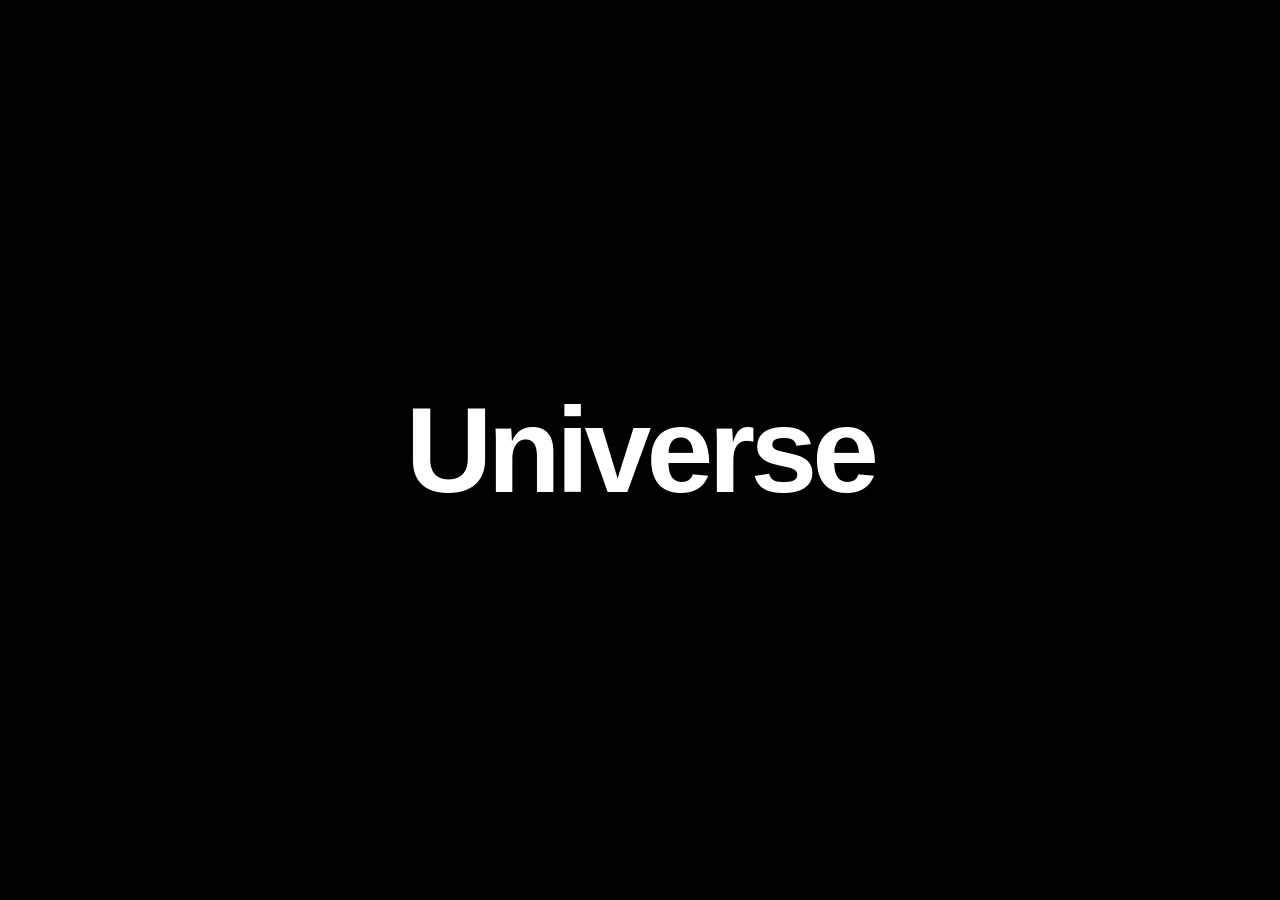
==== index.html @ 872b3523 "Rename UniverOS.html to index.html" ====
<!DOCTYPE html>
<html lang="zh-CN" data-mode="dark">
<head>
<meta charset="UTF-8">
<meta name="viewport" content="width=device-width,initial-scale=1,maximum-scale=1,user-scalable=no,viewport-fit=cover">
<meta name="theme-color" content="#0b0b12">
<title>Universe</title>
<style>
*{box-sizing:border-box;-webkit-tap-highlight-color:transparent;-webkit-touch-callout:none}
html,body{height:100%;margin:0;overflow:hidden;overscroll-behavior:none;background:#000;color:#fff;
  font-family:-apple-system,BlinkMacSystemFont,"SF Pro Display","Segoe UI",Roboto,"PingFang SC","Microsoft YaHei",sans-serif;
  -webkit-user-select:none;user-select:none;-webkit-font-smoothing:antialiased;touch-action:manipulation}
input,textarea{-webkit-user-select:text;user-select:text;font-family:inherit;-webkit-touch-callout:default}
button{font-family:inherit}

:root{
  --bg-win:rgba(32,32,40,.82);--bg-panel:rgba(20,20,26,.72);--bg-menu:rgba(40,40,48,.94);
  --bg-input:rgba(255,255,255,.08);--bg-hover:rgba(255,255,255,.14);--bg-toolbar:rgba(0,0,0,.16);
  --bg-fill:rgba(255,255,255,.05);--text:#fff;--text-soft:rgba(255,255,255,.88);
  --text-dim:rgba(255,255,255,.55);--text-mute:rgba(255,255,255,.35);
  --border:rgba(255,255,255,.1);--border-strong:rgba(255,255,255,.18);
  --shadow:0 24px 60px rgba(0,0,0,.5);--shadow-menu:0 16px 40px rgba(0,0,0,.5);
  --accent:#4da3ff;--accent-hover:#6db5ff;--danger:#ff6b6b;--warn:#ffb340;--ok:#34c759;
  --scrollbar:rgba(255,255,255,.18);
}
html[data-mode="light"]{
  --bg-win:rgba(245,246,250,.92);--bg-panel:rgba(235,236,242,.94);--bg-menu:rgba(250,250,254,.97);
  --bg-input:rgba(0,0,0,.05);--bg-hover:rgba(0,0,0,.08);--bg-toolbar:rgba(0,0,0,.03);
  --bg-fill:rgba(0,0,0,.04);--text:#1a1a1f;--text-soft:rgba(0,0,0,.82);
  --text-dim:rgba(0,0,0,.52);--text-mute:rgba(0,0,0,.35);
  --border:rgba(0,0,0,.09);--border-strong:rgba(0,0,0,.14);
  --shadow:0 20px 50px rgba(0,0,0,.18);--shadow-menu:0 12px 32px rgba(0,0,0,.15);
  --accent:#0066ff;--accent-hover:#2b7fff;--scrollbar:rgba(0,0,0,.18);
}

/* ============ 启动动画 ============ */
#bootScreen{position:fixed;inset:0;z-index:999999;background:#000;display:flex;align-items:center;justify-content:center;
  overflow:hidden;transition:opacity .9s cubic-bezier(.4,0,.2,1);will-change:opacity}
#bootScreen.fade-out{opacity:0;pointer-events:none}
#bootScreen.hidden{display:none}
.boot-stage{position:relative;display:flex;align-items:center;justify-content:center;width:100%;height:100%}
.boot-parts{position:absolute;display:flex;align-items:baseline;justify-content:center;
  font-family:-apple-system,BlinkMacSystemFont,"SF Pro Display","Segoe UI",Roboto,"Helvetica Neue",Arial,sans-serif;
  font-size:clamp(48px,10vw,120px);font-weight:900;letter-spacing:-.04em;color:#fff;white-space:nowrap;pointer-events:none}
.bp{display:inline-block}

@keyframes partIn{
  0%{opacity:0;transform:translateY(.18em);filter:blur(8px)}
  60%{opacity:1;filter:blur(0)}
  100%{opacity:1;transform:translateY(0);filter:blur(0)}
}
.bp-uni-wrap,.bp-ver-wrap,.bp-swap-wrap{display:inline-block}
.bp-uni,.bp-ver,.bp-se,.bp-os{display:inline-block;opacity:0}
.bp-uni{animation:partIn .9s cubic-bezier(.16,1,.3,1) 0s forwards}
.bp-ver{animation:partIn .9s cubic-bezier(.16,1,.3,1) .12s forwards}
.bp-se {animation:partIn .9s cubic-bezier(.16,1,.3,1) .24s forwards}

@keyframes moveUni{
  0%{transform:translateX(0);animation-timing-function:cubic-bezier(.45,.05,.55,.95)}
  50%{transform:translateX(-.08em);animation-timing-function:cubic-bezier(.3,0,.5,1)}
  70%{transform:translateX(-.13em);animation-timing-function:cubic-bezier(.4,0,.6,1)}
  100%{transform:translateX(-.14em)}
}
@keyframes moveVer{
  0%{transform:translateX(0);animation-timing-function:cubic-bezier(.45,.05,.55,.95)}
  50%{transform:translateX(.04em);animation-timing-function:cubic-bezier(.3,0,.5,1)}
  70%{transform:translateX(.055em);animation-timing-function:cubic-bezier(.4,0,.6,1)}
  100%{transform:translateX(.06em)}
}
@keyframes moveSwap{
  0%{transform:translateX(0);animation-timing-function:cubic-bezier(.45,.05,.55,.95)}
  50%{transform:translateX(.08em);animation-timing-function:cubic-bezier(.3,0,.5,1)}
  70%{transform:translateX(.16em);animation-timing-function:cubic-bezier(.4,0,.6,1)}
  100%{transform:translateX(.18em)}
}
.boot-parts.expanded .bp-uni-wrap{animation:moveUni 1.4s cubic-bezier(.4,0,.6,1) forwards}
.boot-parts.expanded .bp-ver-wrap{animation:moveVer 1.4s cubic-bezier(.4,0,.6,1) forwards}
.boot-parts.expanded .bp-swap-wrap{animation:moveSwap 1.4s cubic-bezier(.4,0,.6,1) forwards}

.bp-gap{display:inline-block;position:relative;width:0;overflow:visible;transition:width 1.4s cubic-bezier(.4,0,.6,1)}
.boot-parts.expanded .bp-gap{width:2.6em}
.bp-version{position:absolute;left:50%;top:.08em;transform:translateX(-50%) translateY(.3em) scale(.5);
  font-size:.22em;font-weight:600;letter-spacing:.1em;color:rgba(255,255,255,.72);
  font-variant-numeric:tabular-nums;opacity:0;
  transition:opacity .8s ease 1.5s,transform 1.2s cubic-bezier(.16,1,.3,1) 1.5s;
  white-space:nowrap;pointer-events:none}
.boot-parts.expanded .bp-version{opacity:1;transform:translateX(-50%) translateY(0) scale(1)}

.bp-swap-wrap{position:relative;display:inline-block}
.bp-swap-wrap .bp-se,.bp-swap-wrap .bp-os{display:inline-block;white-space:nowrap}
.bp-swap-wrap .bp-os{position:absolute;left:0;top:0}

.boot-parts.expanded .bp-se{animation:seFadeOut .9s cubic-bezier(.4,0,.6,1) 1.5s forwards}
.boot-parts.expanded .bp-os{animation:osFadeIn .9s cubic-bezier(.4,0,.6,1) 1.5s forwards}
@keyframes seFadeOut{0%{opacity:1}100%{opacity:0}}
@keyframes osFadeIn{0%{opacity:0}100%{opacity:1}}

@keyframes bootBreath{0%,100%{transform:scale(1)}50%{transform:scale(1.012)}}
.boot-parts.expanded{animation:bootBreath 4s ease-in-out infinite 3s}

/* ============ 桌面 ============ */
#desktop{position:fixed;inset:0;overflow:hidden;transition:transform .35s cubic-bezier(.4,0,.2,1)}
html.forced-landscape #desktop{inset:auto;width:100vh;height:100vw;left:50%;top:50%;transform:translate(-50%,-50%) rotate(90deg);transform-origin:center}
#ui-layer{position:fixed;inset:0;pointer-events:none;z-index:10000}
#ui-layer>*{pointer-events:auto}
#wallpaper{position:absolute;inset:0;background-size:cover;background-position:center;transition:background .6s ease}
#wallpaper::after{content:'';position:absolute;inset:0;pointer-events:none;
  background:radial-gradient(120% 90% at 50% 0%,rgba(255,255,255,.07),transparent 60%),
             radial-gradient(100% 100% at 50% 110%,rgba(0,0,0,.45),transparent 55%)}

#statusbar{position:fixed;top:0;left:0;right:0;height:26px;display:flex;align-items:center;justify-content:space-between;
  padding:0 12px;background:transparent;font-size:11px;color:#fff;
  text-shadow:0 1px 3px rgba(0,0,0,.75),0 0 2px rgba(0,0,0,.5);
  z-index:11000;touch-action:none;pointer-events:none;user-select:none}
#statusbar>*{pointer-events:auto}
html.forced-landscape #statusbar{transform:rotate(90deg);transform-origin:0 0;left:100vw;top:0;width:100vh;height:26px}
html[data-mode="light"] #statusbar{color:#1a1a1f;text-shadow:0 1px 2px rgba(255,255,255,.9),0 0 2px rgba(255,255,255,.6)}
.sb-left{display:flex;align-items:center;gap:14px;flex:1;min-width:0;font-weight:500}
.sb-apple{font-size:11px;line-height:1;opacity:.95;padding:2px 0}
.sb-appname{font-weight:600;font-size:11px;white-space:nowrap;overflow:hidden;text-overflow:ellipsis}
.sb-menus{display:flex;align-items:center;gap:10px}
.sb-menu-item{padding:1px 2px;font-size:11px;cursor:pointer;white-space:nowrap;opacity:.85}
.sb-menu-item:hover{opacity:1}
.sb-right{display:flex;align-items:center;gap:8px;flex:0 0 auto}
.sb-icon{display:flex;align-items:center;justify-content:center;width:14px;height:14px;cursor:pointer;opacity:.95}
.sb-icon svg{display:block;filter:drop-shadow(0 1px 1.5px rgba(0,0,0,.6))}
html[data-mode="light"] .sb-icon svg{filter:drop-shadow(0 1px 1.5px rgba(255,255,255,.7))}
.sb-battery{display:flex;align-items:center;gap:3px;font-size:10.5px;font-variant-numeric:tabular-nums}
.sb-time{font-size:11px;font-variant-numeric:tabular-nums;font-weight:500;white-space:nowrap}
@media (max-width:760px){#statusbar{height:24px;padding:0 10px;font-size:10.5px}.sb-menus{display:none}.sb-right{gap:6px}}

#icons-layer{position:absolute;inset:0;touch-action:none;padding-top:28px}
.desk-icon{position:absolute;display:flex;flex-direction:column;align-items:center;justify-content:center;gap:6px;
  touch-action:none;cursor:default;transition:left .2s cubic-bezier(.22,1,.36,1),top .2s cubic-bezier(.22,1,.36,1)}
.desk-icon.dragging{transition:none;z-index:900;filter:drop-shadow(0 16px 26px rgba(0,0,0,.55))}
.desk-icon .ic{width:52px;height:52px;border-radius:15px;display:grid;place-items:center;
  border:1px solid var(--border-strong);box-shadow:0 6px 16px rgba(0,0,0,.32),inset 0 1px 0 rgba(255,255,255,.2);
  transition:transform .15s,filter .15s}
.desk-icon .ic svg{width:56%;height:56%;display:block}
.desk-icon .lb{font-size:11.5px;line-height:1.3;color:#fff;text-shadow:0 1px 3px rgba(0,0,0,.85);
  max-width:100%;padding:1px 6px;border-radius:5px;overflow:hidden;text-overflow:ellipsis;white-space:nowrap}
html[data-mode="light"] .desk-icon .lb{color:#1a1a1f;text-shadow:0 1px 2px rgba(255,255,255,.9)}
.desk-icon.pressed .ic{transform:scale(.94);filter:brightness(1.1)}
.desk-icon.menu-anchor .ic{filter:brightness(1.22) drop-shadow(0 0 8px rgba(255,255,255,.3))}
.desk-icon.desk-new{animation:deskIn .42s cubic-bezier(.34,1.56,.64,1)}
@keyframes deskIn{0%{opacity:0;transform:scale(.4) translateY(-18px)}100%{opacity:1;transform:scale(1) translateY(0)}}
.desk-icon.desk-leaving{animation:deskOut .26s cubic-bezier(.4,0,.6,1) forwards;pointer-events:none}
@keyframes deskOut{0%{opacity:1;transform:scale(1)}100%{opacity:0;transform:scale(.3)}}
#ghost{position:absolute;border-radius:16px;pointer-events:none;opacity:0;z-index:1;
  background:rgba(255,255,255,.1);border:1.5px dashed rgba(255,255,255,.45);transition:opacity .15s}
#ghost.on{opacity:1}
@keyframes iconPopOut{0%{transform:scale(1)}26%{transform:scale(.78)}56%{transform:scale(1.22)}78%{transform:scale(.94)}100%{transform:scale(1)}}
@keyframes iconPopIn{0%{transform:scale(1)}32%{transform:scale(1.24)}66%{transform:scale(.82)}100%{transform:scale(1)}}
.desk-icon.icon-pop-out .ic,.dock-item.icon-pop-out .di-ic{animation:iconPopOut .52s cubic-bezier(.34,1.4,.64,1)}
.desk-icon.icon-pop-in .ic,.dock-item.icon-pop-in .di-ic{animation:iconPopIn .52s cubic-bezier(.34,1.4,.64,1)}

#win-layer{position:absolute;inset:0;pointer-events:none}
.window{position:absolute;pointer-events:auto;display:flex;flex-direction:column;min-width:250px;min-height:170px;
  border-radius:15px;overflow:hidden;background:var(--bg-win);
  backdrop-filter:blur(32px) saturate(180%);-webkit-backdrop-filter:blur(32px) saturate(180%);
  box-shadow:var(--shadow),0 0 0 1px var(--border);transition:box-shadow .2s}
.window.focused{box-shadow:0 30px 80px rgba(0,0,0,.65),0 0 0 1px var(--border-strong)}
.window.entering{animation:winIn .42s cubic-bezier(.22,1,.36,1) both}
@keyframes winIn{0%{opacity:0;transform:scale(.08)}50%{opacity:1}76%{transform:scale(1.016)}100%{opacity:1;transform:scale(1)}}
.window.closing,.window.minimizing{animation:winOut .3s cubic-bezier(.4,0,.6,1) forwards;pointer-events:none}
@keyframes winOut{0%{opacity:1;transform:scale(1)}30%{transform:scale(1.022)}100%{opacity:0;transform:scale(.08)}}
.win-bar{flex:0 0 42px;height:42px;display:flex;align-items:center;gap:12px;padding:0 12px;
  background:linear-gradient(var(--border),rgba(0,0,0,0));border-bottom:1px solid var(--border);touch-action:none;cursor:default}
.traffic{display:flex;align-items:center;justify-content:center;gap:8px;flex:0 0 auto;position:relative;color:#fff}
html[data-mode="light"] .traffic{color:#1a1a1f}
.tl{width:12px;height:12px;border-radius:50%;border:none;padding:0;cursor:pointer;position:relative;transition:background .15s,width .2s,height .2s,opacity .18s}
.tl::after{content:'';position:absolute;inset:-9px}
.tl.close{background:#ff5f57}.tl.min{background:#febc2e}.tl.max{background:#28c840}
.window:not(.focused) .tl.close,.window:not(.focused) .tl.min,.window:not(.focused) .tl.max{background:#8e8e93}
@media (pointer:coarse),(max-width:760px){
  .traffic{width:44px;height:26px;border-radius:13px;background:var(--bg-input);gap:0;overflow:hidden;color:inherit;
    transition:width .28s cubic-bezier(.22,1,.36,1),height .22s,border-radius .28s,background .22s,gap .28s,padding .28s;cursor:pointer}
  .traffic::before{content:'';width:4px;height:4px;border-radius:50%;background:currentColor;
    box-shadow:-8px 0 0 currentColor,8px 0 0 currentColor;transition:opacity .15s,width .15s,box-shadow .15s}
  .window:not(.focused) .traffic:not(.expanded){background:rgba(142,142,147,.28);color:#c7c7cc}
  .traffic .tl{width:0;height:0;opacity:0;pointer-events:none}
  .traffic.expanded{width:auto;height:32px;padding:0 14px;gap:11px;border-radius:16px;background:var(--bg-menu);overflow:visible}
  .traffic.expanded::before{opacity:0;width:0;box-shadow:none}
  .traffic.expanded .tl{width:14px;height:14px;opacity:1;pointer-events:auto}
  .traffic.expanded .tl::after{inset:-12px}
  .window:not(.focused) .traffic.expanded .tl.close,.window:not(.focused) .traffic.expanded .tl.min,.window:not(.focused) .traffic.expanded .tl.max{background:#7a7a80}
}
.win-title{font-size:13px;font-weight:600;color:var(--text-soft);overflow:hidden;text-overflow:ellipsis;white-space:nowrap}
.win-body{flex:1;overflow:auto;position:relative;-webkit-overflow-scrolling:touch}
.win-resize{position:absolute;right:0;bottom:0;width:26px;height:26px;cursor:nwse-resize;touch-action:none;z-index:5}
.win-resize::after{content:'';position:absolute;right:9px;bottom:9px;width:8px;height:8px;
  border-right:1.8px solid var(--text-dim);border-bottom:1.8px solid var(--text-dim);border-bottom-right-radius:3px;pointer-events:none}

:root{--dock-item-size:52px;--dock-icon-size:48px;--dock-gap:8px;--dock-radius:22px;--dock-pad-y:8px}
#dock{position:absolute;left:50%;bottom:12px;transform:translateX(-50%);display:flex;align-items:center;gap:var(--dock-gap);
  padding:var(--dock-pad-y) 10px;border-radius:var(--dock-radius);z-index:600;
  background:var(--bg-input);backdrop-filter:blur(30px) saturate(180%);-webkit-backdrop-filter:blur(30px) saturate(180%);
  border:1px solid var(--border-strong);box-shadow:0 14px 40px rgba(0,0,0,.32),inset 0 1px 0 rgba(255,255,255,.2);
  touch-action:none;max-width:calc(100vw - 16px);
  transition:transform .38s cubic-bezier(.32,.72,.34,1),background .15s,box-shadow .15s}
#dock.docked{transform:translateX(-50%) translateY(calc(100% + 30px))}
#dock.dock-target{background:rgba(255,179,64,.28);box-shadow:0 14px 40px rgba(0,0,0,.32),inset 0 1px 0 rgba(255,255,255,.2),0 0 0 2px #ffb340}
.dock-sep{width:1px;height:calc(var(--dock-item-size)*.7);background:var(--border-strong);margin:0 2px;flex:0 0 auto}
.dock-inner{display:flex;align-items:center;gap:var(--dock-gap);overflow-x:auto;overflow-y:hidden;scrollbar-width:none;max-width:calc(100vw - 100px)}
.dock-inner::-webkit-scrollbar{display:none}
.dock-item{width:var(--dock-item-size);height:var(--dock-item-size);padding:0;
  border-radius:calc(var(--dock-item-size)*.27);display:grid;place-items:center;position:relative;cursor:pointer;border:none;background:none;flex:0 0 auto;
  transition:transform .18s cubic-bezier(.2,.9,.3,1.5),opacity .18s,filter .18s;touch-action:none}
.dock-item .di-ic{width:var(--dock-icon-size);height:var(--dock-icon-size);border-radius:calc(var(--dock-icon-size)*.28);
  display:grid;place-items:center;border:1px solid var(--border);box-shadow:0 4px 12px rgba(0,0,0,.3),inset 0 1px 0 rgba(255,255,255,.2);
  transition:width .28s,height .28s,border-radius .28s}
.dock-item .di-ic svg{width:58%;height:58%;display:block}
.dock-item:hover{transform:translateY(-6px) scale(1.06)}
.dock-item:active{transform:scale(.95)}
.dock-item.pressed{transform:scale(.94)}
.dock-item.running::after{content:'';position:absolute;bottom:-5px;left:50%;transform:translateX(-50%);width:4px;height:4px;border-radius:50%;background:var(--text-dim)}
.dock-item.dragging{opacity:.45;transform:scale(.88)}
.dock-item.removing{opacity:.25;filter:grayscale(1);transform:scale(.75)}
.dock-item.dock-new{animation:dockIn .42s cubic-bezier(.34,1.56,.64,1)}
@keyframes dockIn{0%{opacity:0;transform:scale(0) translateY(20px)}100%{opacity:1;transform:scale(1) translateY(0)}}
.dock-item.dock-leaving{animation:dockOut .26s cubic-bezier(.4,0,.6,1) forwards;pointer-events:none}
@keyframes dockOut{0%{opacity:1;transform:scale(1)}100%{opacity:0;transform:scale(0)}}
.dock-item.menu-anchor .di-ic{filter:brightness(1.22) drop-shadow(0 0 8px rgba(255,255,255,.3))}
#home-indicator{position:fixed;left:50%;bottom:0;transform:translateX(-50%);width:134px;height:5px;border-radius:2.5px;
  background:var(--text-mute);cursor:pointer;opacity:0;pointer-events:none;transition:opacity .25s,background .2s,width .25s;z-index:599}
#home-indicator.visible{opacity:1;pointer-events:auto}
#home-indicator:active{background:var(--text-dim);width:150px}

#launcher{position:absolute;inset:0;z-index:800;display:flex;flex-direction:column;align-items:center;padding:5vh 6vw;overflow:auto;
  background:rgba(8,8,14,.45);backdrop-filter:blur(44px) saturate(160%);-webkit-backdrop-filter:blur(44px) saturate(160%);
  opacity:0;pointer-events:none;transform:scale(1.05);transition:opacity .22s,transform .22s}
html[data-mode="light"] #launcher{background:rgba(240,240,248,.55)}
#launcher.open{opacity:1;pointer-events:auto;transform:scale(1)}
.launcher-search input{width:300px;max-width:70vw;height:38px;border-radius:11px;padding:0 16px;font-size:14px;outline:none;
  border:1px solid var(--border-strong);background:var(--bg-input);color:var(--text);text-align:center}
.launcher-search input::placeholder{color:var(--text-mute)}
.launcher-grid{display:grid;grid-template-columns:repeat(auto-fill,minmax(104px,1fr));gap:26px 12px;width:100%;max-width:880px;margin-top:38px}
.launcher-item{display:flex;flex-direction:column;align-items:center;gap:9px;cursor:pointer;border:none;background:none;color:var(--text);touch-action:none}
.launcher-item .ic{width:66px;height:66px;border-radius:18px;display:grid;place-items:center;border:1px solid var(--border-strong);
  box-shadow:0 8px 20px rgba(0,0,0,.28),inset 0 1px 0 rgba(255,255,255,.2);transition:transform .16s}
.launcher-item .ic svg{width:56%;height:56%;display:block}
.launcher-item:active .ic{transform:scale(.9)}
.launcher-item span{font-size:12px;opacity:.9}
.launcher-item.in-dock .ic,.launcher-item.on-desk .ic{box-shadow:0 8px 20px rgba(0,0,0,.28),inset 0 1px 0 rgba(255,255,255,.2),0 0 0 2px var(--accent)}
.launcher-item.menu-anchor .ic{filter:brightness(1.2) drop-shadow(0 0 12px rgba(255,255,255,.4));transform:scale(1.06)}
.launcher-empty{color:var(--text-dim);font-size:14px;margin-top:40px}

.ctxmenu-popup{position:fixed;min-width:160px;padding:5px;border-radius:10px;background:var(--bg-menu);
  backdrop-filter:blur(24px);-webkit-backdrop-filter:blur(24px);border:1px solid var(--border-strong);
  box-shadow:var(--shadow-menu);animation:menuIn .18s cubic-bezier(.22,1,.36,1);z-index:20000}
@keyframes menuIn{0%{opacity:0;transform:scale(.92) translateY(-4px)}100%{opacity:1;transform:scale(1) translateY(0)}}
.ctx-item{display:flex;align-items:center;justify-content:space-between;padding:8px 12px;border-radius:6px;
  color:var(--text);font-size:13px;cursor:pointer;white-space:nowrap;gap:20px}
.ctx-item:hover{background:var(--bg-hover)}
.ctx-item.danger{color:var(--danger)}
.ctx-item.disabled{opacity:.4;pointer-events:none}
.ctx-item .sub-arrow{opacity:.55;font-size:15px;line-height:1;margin-left:auto}
.ctx-sep{height:1px;background:var(--border);margin:4px 2px}

.modal-overlay{position:fixed;inset:0;z-index:25000;background:rgba(0,0,0,.42);
  display:flex;align-items:center;justify-content:center;padding:20px;animation:menuIn .18s ease}
.modal-box{min-width:280px;max-width:380px;width:100%;background:var(--bg-menu);
  backdrop-filter:blur(32px);-webkit-backdrop-filter:blur(32px);border:1px solid var(--border-strong);
  border-radius:14px;padding:18px 18px 14px;box-shadow:0 24px 60px rgba(0,0,0,.6)}
.modal-title{font-size:14px;font-weight:600;margin-bottom:12px;color:var(--text)}
.modal-input{width:100%;height:36px;border-radius:8px;border:1px solid var(--border-strong);
  background:var(--bg-input);color:var(--text);padding:0 12px;font-size:13px;outline:none}
.modal-input:focus{border-color:var(--accent)}
.modal-msg{font-size:13px;line-height:1.6;color:var(--text-soft);margin-bottom:16px}
.modal-actions{display:flex;justify-content:flex-end;gap:8px;margin-top:14px}

.toast{position:fixed;left:50%;bottom:100px;transform:translateX(-50%) translateY(20px);
  background:var(--bg-menu);backdrop-filter:blur(24px);-webkit-backdrop-filter:blur(24px);
  color:var(--text);padding:10px 18px;border-radius:10px;font-size:13px;
  border:1px solid var(--border-strong);box-shadow:0 8px 24px rgba(0,0,0,.4);
  opacity:0;pointer-events:none;transition:opacity .22s,transform .22s;z-index:26000;max-width:80vw;text-align:center}
.toast.show{opacity:1;transform:translateX(-50%) translateY(0)}

.mini-btn{padding:6px 14px;border-radius:7px;font-size:12px;cursor:pointer;color:var(--text);
  border:1px solid var(--border-strong);background:var(--bg-input);transition:background .15s}
.mini-btn:hover{background:var(--bg-hover)}
.mini-btn.primary{background:var(--accent);border-color:var(--accent);color:#fff}
.mini-btn.primary:hover{background:var(--accent-hover)}
.mini-btn:disabled{opacity:.4;pointer-events:none}
.app-pad{padding:16px 18px 24px}
.app-h{margin:0 0 10px;font-size:11px;font-weight:600;letter-spacing:.08em;text-transform:uppercase;color:var(--text-dim)}
.app-h:not(:first-child){margin-top:22px}
.kv{display:flex;justify-content:space-between;align-items:center;gap:12px;padding:9px 12px;
  border-radius:9px;background:var(--bg-fill);margin-bottom:6px;font-size:13px;color:var(--text-soft)}
.kv kbd{font-family:inherit;font-size:11.5px;padding:3px 8px;border-radius:6px;
  background:var(--bg-input);border:1px solid var(--border);white-space:nowrap}
.wp-list{display:grid;grid-template-columns:repeat(auto-fill,minmax(66px,1fr));gap:10px}
.wp-item{height:46px;border-radius:10px;border:2px solid transparent;cursor:pointer;padding:0;transition:border-color .15s,transform .15s}
.wp-item.active{border-color:var(--accent);transform:scale(1.04)}
.storage-wrap{padding:10px 12px;border-radius:10px;background:var(--bg-fill);margin-bottom:8px}
.storage-label{display:flex;justify-content:space-between;font-size:12.5px;margin-bottom:8px;color:var(--text-dim)}
.storage-label b{color:var(--text);font-weight:600}
.storage-bar{height:8px;border-radius:4px;background:var(--bg-input);overflow:hidden}
.storage-bar-fill{height:100%;border-radius:4px;background:linear-gradient(90deg,var(--accent),#5ac8fa);transition:width .4s}
.storage-bar-fill.warn{background:linear-gradient(90deg,var(--warn),#ff9f0a)}
.storage-bar-fill.danger{background:linear-gradient(90deg,var(--danger),#ff3b30)}
.storage-options{display:grid;grid-template-columns:repeat(auto-fill,minmax(70px,1fr));gap:8px;margin-top:12px}
.storage-opt{padding:8px 4px;border-radius:8px;border:1.5px solid transparent;cursor:pointer;
  background:var(--bg-input);color:var(--text);font-size:12px;text-align:center}
.storage-opt.active{border-color:var(--accent);background:rgba(77,163,255,.18)}
.storage-hint{font-size:11.5px;color:var(--text-mute);line-height:1.6;margin-top:10px}
.storage-hint.warn{color:var(--warn)}

.st{display:flex;height:100%;min-height:0;background:var(--bg-toolbar);position:relative}
.st-side{flex:0 0 180px;display:flex;flex-direction:column;min-height:0;
  background:var(--bg-panel);border-right:1px solid var(--border);overflow-y:auto;
  transition:flex-basis .24s cubic-bezier(.32,.72,.34,1),opacity .2s ease;overflow-x:hidden}
.st-side.collapsed{flex-basis:0;opacity:0;border-right:none;pointer-events:none}
.st-side-head{padding:14px 16px;font-size:14px;font-weight:700;color:var(--text);border-bottom:1px solid var(--border);white-space:nowrap}
.st-group{padding:10px 8px 4px}
.st-group-title{padding:4px 8px 6px;font-size:10px;font-weight:700;letter-spacing:.08em;text-transform:uppercase;color:var(--text-mute);white-space:nowrap}
.st-nav{display:flex;align-items:center;gap:10px;width:100%;padding:8px 10px;border-radius:8px;
  border:none;background:none;color:var(--text-soft);font-size:13px;cursor:pointer;text-align:left;transition:background .12s;white-space:nowrap}
.st-nav:hover{background:var(--bg-hover)}
.st-nav.active{background:var(--accent);color:#fff}
.st-nav svg{width:16px;height:16px;flex:0 0 auto}
.st-content{flex:1;min-width:0;overflow-y:auto;position:relative}
.st-toggle{
  position:absolute;top:8px;left:8px;z-index:3;
  width:32px;height:32px;border-radius:50%;border:none;background:var(--bg-input);
  backdrop-filter:blur(20px) saturate(180%);-webkit-backdrop-filter:blur(20px) saturate(180%);
  color:var(--text);cursor:pointer;display:grid;place-items:center;
  box-shadow:0 2px 8px rgba(0,0,0,.18),inset 0 0 0 1px var(--border-strong);
  transition:background .18s,transform .18s cubic-bezier(.3,.7,.4,1.4),left .24s cubic-bezier(.32,.72,.34,1);
}
.st-toggle:hover{background:var(--bg-hover)}
.st-toggle:active{transform:scale(.9)}
.st-toggle svg{width:16px;height:16px;display:block}
.st-toggle.on-side{left:180px}
.st-toggle .icon-open,.st-toggle .icon-close{position:absolute;transition:opacity .18s,transform .24s cubic-bezier(.3,.7,.4,1.3)}
.st-toggle .icon-close{opacity:0;transform:rotate(-90deg) scale(.6)}
.st-toggle.on-side .icon-open{opacity:0;transform:rotate(90deg) scale(.6)}
.st-toggle.on-side .icon-close{opacity:1;transform:rotate(0) scale(1)}
.st-pane{display:none;padding:16px 22px 24px}
.st-pane.active{display:block}
.st-pane h2{font-size:16px;font-weight:700;margin:6px 0 18px;color:var(--text);padding-left:38px}
.st-pane h2.no-pad{padding-left:0}
.st-pane h3{font-size:11px;font-weight:600;letter-spacing:.06em;text-transform:uppercase;color:var(--text-dim);margin:18px 0 10px}
.st-pane section:first-of-type h3{margin-top:0}
.st-row{display:flex;justify-content:space-between;align-items:center;gap:14px;padding:10px 0;border-bottom:1px solid var(--border);font-size:13px;color:var(--text-soft)}
.st-row:last-child{border-bottom:none}
.st-row .lbl{flex:1;min-width:0}
.st-row .hint{font-size:11px;color:var(--text-mute);margin-top:2px;line-height:1.5}
.st-row .ctrl{flex:0 0 auto;display:flex;align-items:center;gap:8px}
.st-slider{width:130px;height:4px;border-radius:2px;background:var(--bg-input);outline:none;-webkit-appearance:none;appearance:none}
.st-slider::-webkit-slider-thumb{-webkit-appearance:none;width:14px;height:14px;border-radius:50%;background:#fff;cursor:pointer;box-shadow:0 1px 3px rgba(0,0,0,.3)}
.st-slider::-moz-range-thumb{width:14px;height:14px;border-radius:50%;background:#fff;cursor:pointer;border:none}
.st-slider-val{font-variant-numeric:tabular-nums;color:var(--accent);font-weight:600;font-size:12px;min-width:48px;text-align:right}
.st-switch{position:relative;width:34px;height:20px;flex:0 0 auto;display:inline-block}
.st-switch input{opacity:0;width:0;height:0;position:absolute}
.st-switch .track{position:absolute;inset:0;background:var(--bg-input);border-radius:999px;transition:background .16s}
.st-switch .track::before{content:'';position:absolute;left:2px;top:2px;width:16px;height:16px;border-radius:50%;background:#fff;transition:.16s;box-shadow:0 1px 2px rgba(0,0,0,.3)}
.st-switch input:checked + .track{background:var(--accent)}
.st-switch input:checked + .track::before{transform:translateX(14px)}
.st-select{height:30px;padding:0 10px;border-radius:7px;border:1px solid var(--border-strong);background:var(--bg-input);color:var(--text);font-size:12px;outline:none}
.st-seg{display:inline-flex;background:var(--bg-input);border-radius:9px;padding:2px;gap:2px}
.st-seg button{padding:5px 12px;border:none;background:none;color:var(--text-dim);font-size:12px;border-radius:7px;cursor:pointer;transition:background .12s,color .12s}
.st-seg button.active{background:var(--accent);color:#fff}
.st-about{font-size:13px;line-height:1.75;color:var(--text-soft)}

.fm{display:flex;flex-direction:column;height:100%;min-height:0;background:var(--bg-toolbar)}
.fm-toolbar{display:flex;align-items:center;gap:5px;padding:8px 10px;flex:0 0 auto;border-bottom:1px solid var(--border)}
.fm-btn{width:30px;height:30px;border-radius:8px;border:none;background:var(--bg-input);color:var(--text);cursor:pointer;
  font-size:15px;display:grid;place-items:center;flex:0 0 auto;transition:background .12s}
.fm-btn:hover{background:var(--bg-hover)}
.fm-btn:disabled{opacity:.35;pointer-events:none}
.fm-path{flex:1;min-width:0;display:flex;align-items:center;gap:2px;overflow-x:auto;
  font-size:12.5px;color:var(--text-dim);white-space:nowrap;padding:0 8px;scrollbar-width:none}
.fm-path::-webkit-scrollbar{display:none}
.fm-crumb{padding:3px 6px;border-radius:5px;cursor:pointer;flex:0 0 auto;transition:background .12s}
.fm-crumb:hover{background:var(--bg-hover)}
.fm-sep{opacity:.4;flex:0 0 auto}
.fm-search{width:100px;height:28px;border-radius:7px;border:1px solid var(--border-strong);
  background:var(--bg-input);color:var(--text);padding:0 8px;font-size:12px;outline:none;transition:width .2s}
.fm-search:focus{width:160px;border-color:var(--accent)}
.fm-main{flex:1;overflow-y:auto;min-height:0;position:relative}
.fm-list{padding:10px;min-height:100%}
.fm-list.grid{display:grid;grid-template-columns:repeat(auto-fill,minmax(84px,1fr));gap:4px;align-content:start}
.fm-list.list{display:block}
.fm-item{display:flex;flex-direction:column;align-items:center;justify-content:center;gap:4px;padding:10px 6px;
  border-radius:10px;cursor:pointer;transition:background .12s;min-width:0;position:relative;touch-action:manipulation}
.fm-item:hover{background:var(--bg-hover)}
.fm-item:active{background:var(--bg-hover);filter:brightness(1.08)}
.fm-item.selected{background:rgba(77,163,255,.25);outline:1.5px solid var(--accent)}
.fm-item .fm-ic{width:38px;height:38px;flex:0 0 auto;display:grid;place-items:center}
.fm-item .fm-ic svg{width:100%;height:100%;display:block}
.fm-item .fm-name{font-size:11px;line-height:1.3;color:var(--text-soft);text-align:center;word-break:break-all;
  max-width:100%;overflow:hidden;display:-webkit-box;-webkit-line-clamp:2;-webkit-box-orient:vertical}
.fm-list.list .fm-item{flex-direction:row;justify-content:flex-start;padding:8px 12px;gap:12px}
.fm-list.list .fm-ic{width:24px;height:24px}
.fm-list.list .fm-name{font-size:13px;text-align:left;flex:1;-webkit-line-clamp:1;word-break:break-word}
.fm-list.list .fm-meta{font-size:11.5px;color:var(--text-mute);flex:0 0 auto;display:flex;gap:14px;font-variant-numeric:tabular-nums}
.fm-empty{grid-column:1/-1;text-align:center;color:var(--text-mute);padding:50px 20px;font-size:13px;line-height:1.9;pointer-events:none}
.fm-selection-bar{display:none;align-items:center;gap:8px;padding:8px 12px;flex:0 0 auto;
  background:rgba(77,163,255,.18);border-bottom:1px solid rgba(77,163,255,.3);font-size:12.5px}
.fm-selection-bar.on{display:flex}
.fm-selection-bar .grow{flex:1}

.editor{display:flex;flex-direction:column;height:100%;min-height:0}
.editor-bar{display:flex;align-items:center;justify-content:space-between;gap:8px;padding:8px 12px;flex:0 0 auto;border-bottom:1px solid var(--border)}
.editor-path{font-size:12px;color:var(--text-dim);overflow:hidden;text-overflow:ellipsis;white-space:nowrap}
.editor-body{flex:1;border:none;outline:none;resize:none;background:transparent;color:var(--text);
  font-family:'SF Mono',Menlo,Consolas,monospace;font-size:13px;line-height:1.65;padding:12px 14px}
.iviewer{height:100%;display:flex;align-items:center;justify-content:center;background:var(--bg-toolbar);padding:10px}
.iviewer img{max-width:100%;max-height:100%;object-fit:contain;border-radius:6px}

.calc{display:flex;flex-direction:column;height:100%;padding:10px;gap:10px}
.calc-disp{flex:0 0 auto;text-align:right;font-size:42px;font-weight:300;letter-spacing:-.02em;padding:10px 12px 6px;
  overflow:hidden;text-overflow:ellipsis;white-space:nowrap;color:var(--text);font-variant-numeric:tabular-nums}
.calc-keys{flex:1;display:grid;grid-template-columns:repeat(4,1fr);grid-auto-rows:1fr;gap:7px}
.calc-keys button{border:none;border-radius:11px;font-size:19px;cursor:pointer;color:var(--text);
  background:var(--bg-input);transition:background .12s,transform .08s;font-variant-numeric:tabular-nums}
.calc-keys button:active{transform:scale(.95);background:var(--bg-hover)}
.calc-keys .fn{background:var(--bg-hover)}
.calc-keys .op{background:#ff9f0a;color:#fff}
.calc-keys .op:active{background:#ffb340}
.calc-keys .eq{background:#ff9f0a;color:#fff}
.calc-keys .span2{grid-column:span 2}

.notes{display:flex;height:100%;min-height:0}
.notes-side{flex:0 0 160px;display:flex;flex-direction:column;min-height:0;background:var(--bg-panel);border-right:1px solid var(--border)}
.notes-head{padding:9px;flex:0 0 auto;display:flex;flex-direction:column;gap:6px}
.notes-head .row{display:flex;gap:6px}
.notes-head .mini-btn{flex:1;padding:5px 8px;font-size:11.5px}
.notes-list{flex:1;overflow-y:auto;padding:0 7px 10px}
.note-item{display:flex;gap:8px;width:100%;text-align:left;border:none;cursor:pointer;padding:8px 9px;margin-bottom:5px;
  border-radius:8px;background:var(--bg-fill);color:var(--text);align-items:center}
.note-item.active{background:rgba(255,159,10,.85);color:#fff}
.note-item .ni-thumb{width:32px;height:32px;border-radius:6px;flex:0 0 auto;background:var(--bg-input);display:grid;place-items:center;overflow:hidden}
.note-item .ni-thumb svg{width:18px;height:18px;color:var(--text-dim)}
.note-item .ni-thumb img{width:100%;height:100%;object-fit:cover}
.note-item .ni-body{flex:1;min-width:0}
.note-item .ni-title{font-size:12.5px;font-weight:600;overflow:hidden;text-overflow:ellipsis;white-space:nowrap}
.note-item .ni-sub{font-size:11px;opacity:.7;overflow:hidden;text-overflow:ellipsis;white-space:nowrap;margin-top:2px}
.notes-main{flex:1;display:flex;flex-direction:column;min-width:0;min-height:0}
.note-title{flex:0 0 auto;border:none;outline:none;background:none;color:var(--text);font-size:16px;font-weight:600;padding:12px 14px 6px}
.note-body{flex:1;border:none;outline:none;resize:none;background:none;color:var(--text-soft);font-size:13.5px;line-height:1.65;padding:6px 14px 14px}
.notes-draw{flex:1;display:none;flex-direction:column;min-height:0;background:var(--bg-toolbar)}
.notes-draw.on{display:flex}
.note-body.hide{display:none}
.note-title.hide{display:none}
.draw-toolbar{display:flex;align-items:center;gap:6px;padding:8px;flex:0 0 auto;border-bottom:1px solid var(--border);flex-wrap:wrap}
.draw-toolbar .mini-btn{padding:5px 9px;font-size:11.5px}
.draw-color{width:26px;height:26px;border-radius:6px;border:1px solid var(--border-strong);padding:0;cursor:pointer;background:none}
.draw-color.active{outline:2px solid var(--accent);outline-offset:1px}
.draw-size{display:flex;align-items:center;gap:5px;font-size:11.5px;color:var(--text-dim)}
.draw-size input{width:60px}
.draw-canvas-wrap{flex:1;position:relative;min-height:0;background:#fff}
.draw-canvas-wrap canvas{position:absolute;inset:0;width:100%;height:100%;touch-action:none;cursor:crosshair}
.draw-status{padding:5px 12px;font-size:11px;color:var(--text-mute);background:var(--bg-fill);text-align:center;flex:0 0 auto}

.clock{height:100%;display:flex;flex-direction:column;align-items:center;justify-content:center;gap:12px;padding:18px}
.clock-ring{width:120px;height:120px;border-radius:50%;display:grid;place-items:center;
  background:conic-gradient(#5ac8fa 0deg,rgba(128,128,128,.1) 0deg);transition:background .2s linear}
.clock-ring-inner{width:98px;height:98px;border-radius:50%;background:var(--bg-panel);
  display:grid;place-items:center;font-size:13px;color:var(--text-dim)}
.clock-time{font-size:44px;font-weight:300;font-variant-numeric:tabular-nums;color:var(--text);text-shadow:0 4px 20px rgba(0,0,0,.1)}
.clock-date{font-size:13px;color:var(--text-dim)}

.br{display:flex;flex-direction:column;height:100%;min-height:0}
.br-bar{display:flex;align-items:center;gap:6px;padding:8px;flex:0 0 auto;border-bottom:1px solid var(--border)}
.br-bar button{width:30px;height:30px;border-radius:9px;border:none;background:var(--bg-input);color:var(--text);
  cursor:pointer;display:grid;place-items:center;font-size:15px;flex:0 0 auto}
.br-bar button:hover{background:var(--bg-hover)}
.br-url{flex:1;height:30px;border-radius:9px;border:1px solid var(--border-strong);background:var(--bg-input);
  color:var(--text);padding:0 10px;font-size:12.5px;outline:none}
.br-url::placeholder{color:var(--text-mute)}
.br-view{flex:1;position:relative;min-height:0;background:var(--bg-toolbar)}
.br-frame{position:absolute;inset:0;width:100%;height:100%;border:none;background:#fff;display:none}
.br-home{position:absolute;inset:0;overflow:auto;padding:16px}
.br-tip{font-size:12px;color:var(--text-mute);margin-bottom:14px;line-height:1.6}
.br-grid{display:grid;grid-template-columns:repeat(auto-fill,minmax(120px,1fr));gap:10px}
.br-card{display:flex;flex-direction:column;align-items:center;gap:7px;padding:14px 8px;border-radius:13px;
  border:1px solid var(--border);background:var(--bg-fill);color:var(--text);cursor:pointer;font-size:12.5px}
.br-card:hover{background:var(--bg-hover)}
.br-card-ic{font-size:22px}

@supports (corner-shape:squircle){
  .window,.desk-icon .ic,.dock-item .di-ic,#dock,.ctxmenu-popup,.launcher-item .ic,
  .launcher-search input,.calc-keys button,.mini-btn,.wp-item,.note-item,.br-bar button,
  .br-url,.br-card,.tl,.win-resize::after,.traffic.expanded,#home-indicator,
  .fm-item,.fm-btn,.toast,.iviewer img,.storage-opt,.storage-bar,.modal-box,.modal-input,
  .st-nav,.st-toggle,.st-slider,.draw-color{corner-shape:squircle}
}
::-webkit-scrollbar{width:8px;height:8px}
::-webkit-scrollbar-thumb{background:var(--scrollbar);border-radius:4px}
::-webkit-scrollbar-track{background:transparent}
</style>
</head>
<body>

<div id="bootScreen">
  <div class="boot-stage">
    <div class="boot-parts" id="bootParts">
      <span class="bp bp-uni-wrap"><span class="bp-uni">Uni</span></span>
      <span class="bp bp-ver-wrap"><span class="bp-ver">ver</span></span>
      <span class="bp-gap" id="bootGap"><span class="bp-version" id="bootVersion">1.8.1</span></span>
      <span class="bp bp-swap-wrap"><span class="bp-se">se</span><span class="bp-os">OS</span></span>
    </div>
  </div>
</div>

<div id="statusbar">
  <div class="sb-left">
    <div class="sb-apple">●</div>
    <div class="sb-appname" id="sbAppName">Universe</div>
    <div class="sb-menus">
      <span class="sb-menu-item">文件</span>
      <span class="sb-menu-item">编辑</span>
      <span class="sb-menu-item">显示</span>
      <span class="sb-menu-item">窗口</span>
      <span class="sb-menu-item">帮助</span>
    </div>
  </div>
  <div class="sb-right">
    <div class="sb-icon" id="sbSearch"><svg width="13" height="13" viewBox="0 0 24 24" fill="none" stroke="currentColor" stroke-width="2.2" stroke-linecap="round"><circle cx="10.5" cy="10.5" r="6.5"/><path d="m20 20-4.5-4.5"/></svg></div>
    <div class="sb-icon" id="sbWifi"><svg width="13" height="13" viewBox="0 0 24 24" fill="none" stroke="currentColor" stroke-width="2.2" stroke-linecap="round"><path d="M2.5 9.5a15 15 0 0 1 19 0"/><path d="M5.5 13a11 11 0 0 1 13 0"/><path d="M8.5 16.5a7 7 0 0 1 7 0"/><circle cx="12" cy="20" r="1.2" fill="currentColor" stroke="none"/></svg></div>
    <div class="sb-battery"><span id="sbBatteryPct">100%</span><div class="sb-icon"><svg width="18" height="12" viewBox="0 0 24 16" fill="none" stroke="currentColor" stroke-width="1.6"><rect x="1" y="2" width="18" height="12" rx="3"/><rect x="3.5" y="4.5" width="12" height="7" rx="1.2" fill="currentColor" stroke="none" id="sbBatteryFill"/><path d="M21 5.5v5a2 2 0 0 0 0-5z" fill="currentColor" stroke="none"/></svg></div></div>
    <div class="sb-icon" id="sbControl"><svg width="13" height="13" viewBox="0 0 24 24" fill="none" stroke="currentColor" stroke-width="2.2" stroke-linecap="round"><rect x="3" y="3.5" width="7" height="7" rx="1.8"/><rect x="14" y="3.5" width="7" height="7" rx="1.8"/><rect x="3" y="13.5" width="7" height="7" rx="1.8"/><rect x="14" y="13.5" width="7" height="7" rx="1.8"/></svg></div>
    <div class="sb-time" id="sbTime">--:--</div>
  </div>
</div>

<div id="desktop">
  <div id="wallpaper"></div>
  <div id="icons-layer"></div>
  <div id="ghost"></div>
  <div id="win-layer"></div>
</div>

<div id="ui-layer">
  <div id="dock">
    <button class="dock-item launch-btn" id="launchBtn">
      <span class="di-ic" style="background:linear-gradient(150deg,#6a68f0,#3634a3);color:#fff">
        <svg viewBox="0 0 24 24" fill="none" stroke="currentColor" stroke-width="1.8" stroke-linecap="round"><rect x="3.5" y="3.5" width="7" height="7" rx="1.8"/><rect x="13.5" y="3.5" width="7" height="7" rx="1.8"/><rect x="3.5" y="13.5" width="7" height="7" rx="1.8"/><rect x="13.5" y="13.5" width="7" height="7" rx="1.8"/></svg>
      </span>
    </button>
    <div class="dock-sep"></div>
    <div class="dock-inner" id="dockInner"></div>
  </div>
  <div id="home-indicator"></div>
  <div id="launcher">
    <div class="launcher-search"><input id="launcherInput" placeholder="搜索应用" autocomplete="off"></div>
    <div class="launcher-grid" id="launcherGrid"></div>
  </div>
</div>

<div id="startup-toast" class="toast" style="top:36px;bottom:auto">建议横屏使用，体验更佳</div>

<script>
document.addEventListener('selectstart', e => {
  const t = e.target;
  if (t && (t.tagName === 'INPUT' || t.tagName === 'TEXTAREA' || t.isContentEditable)) return;
  e.preventDefault();
}, true);
document.addEventListener('dragstart', e => {
  if (!e.target.closest('input, textarea')) e.preventDefault();
}, true);

let suppressClickUntil = 0;
function suppressClicks(ms = 350) { suppressClickUntil = Date.now() + ms; }
window.addEventListener('click', e => {
  if (Date.now() < suppressClickUntil) { e.stopPropagation(); e.preventDefault(); }
}, true);

const $ = (s, r = document) => r.querySelector(s);
const $$ = (s, r = document) => Array.from(r.querySelectorAll(s));
const clamp = (v, a, b) => v < a ? a : v > b ? b : v;
const compact = () => window.innerWidth < 760;
const escapeHtml = s => String(s).replace(/[&<>"']/g, c => ({'&':'&amp;','<':'&lt;','>':'&gt;','"':'&quot;',"'":'&#39;'}[c]));

const Store = {
  get(k, d) { try { const v = localStorage.getItem('webos.' + k); return v === null ? d : JSON.parse(v); } catch (e) { return d; } },
  set(k, v) { try { localStorage.setItem('webos.' + k, JSON.stringify(v)); } catch (e) {} }
};

let colorMode = Store.get('colorMode', 'dark');
function applyColorMode(m) {
  colorMode = m;
  Store.set('colorMode', m);
  document.documentElement.dataset.mode = m;
  const meta = document.querySelector('meta[name="theme-color"]');
  if (meta) meta.setAttribute('content', m === 'light' ? '#f5f6fa' : '#0b0b12');
}
applyColorMode(colorMode);

const FS = (() => {
  let backend = null, backendPromise = null, rootPromise = null;
  const memFS = new Map();
  async function detect() {
    if (backend) return backend;
    if (backendPromise) return backendPromise;
    backendPromise = (async () => {
      try {
        if (navigator.storage && navigator.storage.getDirectory) {
          await navigator.storage.getDirectory();
          backend = 'opfs'; return backend;
        }
      } catch (e) {}
      backend = 'memory'; return backend;
    })();
    return backendPromise;
  }
  async function getRoot() { if (!rootPromise) rootPromise = navigator.storage.getDirectory(); return rootPromise; }
  async function opfsDirOf(path, create) {
    const parts = path.split('/').filter(Boolean);
    const name = parts.pop();
    let dir = await getRoot();
    for (const seg of parts) dir = await dir.getDirectoryHandle(seg, { create });
    return { dir, name };
  }
  function memEnsureDirs(parts) { let cur = ''; for (const p of parts) { cur = cur ? cur + '/' + p : p; if (!memFS.has(cur)) memFS.set(cur, { type: 'dir' }); } }
  const api = {
    async backend() { return await detect(); },
    async write(path, data) {
      const be = await detect();
      const delta = await api._delta(path, data);
      if (delta > 0 && !(await StorageQuota.canGrow(delta))) throw new Error('存储空间不足');
      if (be === 'opfs') {
        const { dir, name } = await opfsDirOf(path, true);
        const fh = await dir.getFileHandle(name, { create: true });
        const w = await fh.createWritable(); await w.write(data); await w.close();
      } else {
        const parts = path.split('/').filter(Boolean); parts.pop(); memEnsureDirs(parts);
        const blob = data instanceof Blob ? data : new Blob([data]);
        memFS.set(path, { type: 'file', blob, size: blob.size, lastModified: Date.now() });
      }
      StorageQuota.invalidate(); return true;
    },
    async read(path) {
      const be = await detect();
      if (be === 'opfs') { const { dir, name } = await opfsDirOf(path, false); const fh = await dir.getFileHandle(name); return await (await fh.getFile()).text(); }
      const e = memFS.get(path); if (!e || e.type !== 'file') throw new Error('文件不存在'); return await e.blob.text();
    },
    async readBlob(path) {
      const be = await detect();
      if (be === 'opfs') { const { dir, name } = await opfsDirOf(path, false); const fh = await dir.getFileHandle(name); return await fh.getFile(); }
      const e = memFS.get(path); if (!e || e.type !== 'file') throw new Error('文件不存在'); return e.blob;
    },
    async remove(path) {
      const be = await detect();
      if (be === 'opfs') { const { dir, name } = await opfsDirOf(path, false); await dir.removeEntry(name, { recursive: true }); }
      else { memFS.delete(path); const p = path + '/'; for (const k of Array.from(memFS.keys())) if (k.startsWith(p)) memFS.delete(k); }
      StorageQuota.invalidate();
    },
    async mkdir(path) {
      const be = await detect();
      if (be === 'opfs') { const { dir, name } = await opfsDirOf(path, true); await dir.getDirectoryHandle(name, { create: true }); }
      else memEnsureDirs(path.split('/').filter(Boolean));
    },
    async rename(o, n) { const b = await api.readBlob(o); await api.write(n, b); await api.remove(o); },
    async list(path = '') {
      const be = await detect();
      if (be === 'opfs') {
        const dir = path ? (await opfsDirOf(path + '/_', false)).dir : await getRoot();
        const out = [];
        for await (const [name, h] of dir.entries()) {
          const it = { name, kind: h.kind };
          if (h.kind === 'file') { try { const f = await h.getFile(); it.size = f.size; it.lastModified = f.lastModified; } catch (_) {} }
          out.push(it);
        }
        return out;
      }
      const prefix = path ? path + '/' : '', out = [], seen = new Set();
      for (const [p, v] of memFS) {
        if (prefix && !p.startsWith(prefix)) continue;
        const rel = p.slice(prefix.length); if (!rel || rel.includes('/') || seen.has(rel)) continue;
        seen.add(rel);
        if (v.type === 'file') out.push({ name: rel, kind: 'file', size: v.size || 0, lastModified: v.lastModified || 0 });
        else out.push({ name: rel, kind: 'directory' });
      }
      return out;
    },
    async persist() {
      const be = await detect(); if (be !== 'opfs') return false;
      if (!navigator.storage.persist) return false;
      if (await navigator.storage.persisted()) return true;
      return await navigator.storage.persist();
    },
    async usage() {
      const be = await detect();
      if (be === 'opfs') { const e = await navigator.storage.estimate(); return { used: e.usage || 0, quota: e.quota || 0 }; }
      let used = 0; for (const v of memFS.values()) if (v.type === 'file' && v.blob) used += v.blob.size;
      return { used, quota: 10 * 1024 * 1024 * 1024 };
    },
    async _delta(path, data) {
      let n = 0;
      if (typeof data === 'string') n = new Blob([data]).size;
      else if (data instanceof Blob) n = data.size;
      else if (data instanceof ArrayBuffer) n = data.byteLength;
      let o = 0; try { const b = await api.readBlob(path); o = b.size; } catch (_) {}
      return Math.max(0, n - o);
    }
  };
  return api;
})();
document.addEventListener('pointerdown', function () { FS.persist().catch(() => {}); }, { once: true });

const StorageQuota = (() => {
  const DEF = 512 * 1024 * 1024;
  let cached = null, t = 0;
  function getLimit() { return Store.get('storage.limit', DEF); }
  function setLimit(n) { Store.set('storage.limit', n); invalidate(); }
  function invalidate() { cached = null; t = 0; }
  async function getUsage() {
    const now = Date.now();
    if (cached != null && now - t < 3000) return cached;
    try { const { used } = await FS.usage(); cached = used; t = now; return used; } catch (_) { return 0; }
  }
  async function canGrow(b) { const u = await getUsage(); return u + b <= getLimit(); }
  return { getLimit, setLimit, getUsage, canGrow, invalidate };
})();

function formatSize(n) {
  if (n == null) return '';
  if (n < 1024) return n + ' B';
  if (n < 1024 * 1024) return (n / 1024).toFixed(1) + ' KB';
  if (n < 1024 * 1024 * 1024) return (n / 1024 / 1024).toFixed(1) + ' MB';
  return (n / 1024 / 1024 / 1024).toFixed(2) + ' GB';
}
let toastTimer = null;
function toast(msg, ms = 1800) {
  let el = document.getElementById('toast');
  if (!el) { el = document.createElement('div'); el.id = 'toast'; el.className = 'toast'; document.body.appendChild(el); }
  el.textContent = msg; el.classList.add('show');
  clearTimeout(toastTimer); toastTimer = setTimeout(() => el.classList.remove('show'), ms);
}

function promptDialog(title, def = '') {
  return new Promise(res => {
    const o = document.createElement('div'); o.className = 'modal-overlay';
    o.innerHTML = `<div class="modal-box"><div class="modal-title">${escapeHtml(title)}</div>
      <input class="modal-input" type="text" value="${escapeHtml(def)}" spellcheck="false">
      <div class="modal-actions"><button class="mini-btn" data-c>取消</button><button class="mini-btn primary" data-o>确定</button></div></div>`;
    document.body.appendChild(o);
    const inp = o.querySelector('input');
    setTimeout(() => { inp.focus(); inp.select(); }, 60);
    const close = v => { o.remove(); res(v); };
    o.querySelector('[data-o]').onclick = () => close(inp.value.trim());
    o.querySelector('[data-c]').onclick = () => close(null);
    o.addEventListener('pointerdown', e => { if (e.target === o) close(null); });
    inp.addEventListener('keydown', e => {
      if (e.key === 'Enter') { e.preventDefault(); close(inp.value.trim()); }
      if (e.key === 'Escape') { e.preventDefault(); close(null); }
    });
  });
}
function confirmDialog(title) {
  return new Promise(res => {
    const o = document.createElement('div'); o.className = 'modal-overlay';
    o.innerHTML = `<div class="modal-box"><div class="modal-msg">${escapeHtml(title)}</div>
      <div class="modal-actions"><button class="mini-btn" data-c>取消</button><button class="mini-btn primary" data-o>确定</button></div></div>`;
    document.body.appendChild(o);
    const close = v => { o.remove(); res(v); };
    o.querySelector('[data-o]').onclick = () => close(true);
    o.querySelector('[data-c]').onclick = () => close(false);
    o.addEventListener('pointerdown', e => { if (e.target === o) close(false); });
  });
}

let forcedLandscape = Store.get('forcedLandscape', false);
function applyForcedLandscape() { document.documentElement.classList.toggle('forced-landscape', forcedLandscape); }
applyForcedLandscape();
function getLocalPoint(e) {
  if (!forcedLandscape) return { x: e.clientX, y: e.clientY };
  const W = window.innerWidth;
  return { x: e.clientY, y: W - e.clientX };
}

const WALLPAPERS = [
  'radial-gradient(120% 120% at 15% 8%, #4a3aff 0%, #1a1040 45%, #06030f 100%)',
  'radial-gradient(120% 120% at 82% 12%, #ff5f6d 0%, #7a1a4a 45%, #12040c 100%)',
  'linear-gradient(135deg,#0f2027 0%,#203a43 45%,#2c5364 100%)',
  'radial-gradient(110% 120% at 20% 82%, #00d2ff 0%, #1b3fa0 45%, #05060f 100%)',
  'radial-gradient(120% 120% at 72% 28%, #f7b733 0%, #b5471e 42%, #1a0c05 100%)',
  'radial-gradient(120% 120% at 30% 20%, #8e2de2 0%, #4a00e0 50%, #05010f 100%)',
  'radial-gradient(120% 120% at 60% 80%, #11998e 0%, #0d3b4a 45%, #04080a 100%)',
  'linear-gradient(135deg,#f5f6fa 0%,#e6e9f0 100%)',
  'linear-gradient(135deg,#ffecd2 0%,#fcb69f 100%)'
];
let wpIndex = Store.get('wallpaper', 0);
function applyWallpaper() { $('#wallpaper').style.background = WALLPAPERS[wpIndex % WALLPAPERS.length]; }

const APPS = {
  settings: { name: '设置', build: buildSettings,
    icon: `<svg viewBox="0 0 24 24" fill="none" stroke="currentColor" stroke-width="1.7" stroke-linecap="round" stroke-linejoin="round"><circle cx="12" cy="12" r="3.1"/><path d="M19.4 14.6a1.65 1.65 0 0 0 .33 1.82l.06.06a2 2 0 1 1-2.83 2.83l-.06-.06a1.65 1.65 0 0 0-1.82-.33 1.65 1.65 0 0 0-1 1.51V21a2 2 0 1 1-4 0v-.09a1.65 1.65 0 0 0-1.08-1.51 1.65 1.65 0 0 0-1.82.33l-.06.06a2 2 0 1 1-2.83-2.83l.06-.06a1.65 1.65 0 0 0 .33-1.82 1.65 1.65 0 0 0-1.51-1H3a2 2 0 1 1 0-4h.09a1.65 1.65 0 0 0 1.51-1.08 1.65 1.65 0 0 0-.33-1.82l-.06-.06a2 2 0 1 1 2.83-2.83l.06.06a1.65 1.65 0 0 0 1.82.33H9a1.65 1.65 0 0 0 1-1.51V3a2 2 0 1 1 4 0v.09a1.65 1.65 0 0 0 1 1.51 1.65 1.65 0 0 0 1.82-.33l.06-.06a2 2 0 1 1 2.83 2.83l-.06.06a1.65 1.65 0 0 0-.33 1.82V9a1.65 1.65 0 0 0 1.51 1H21a2 2 0 1 1 0 4h-.09a1.65 1.65 0 0 0-1.51 1z"/></svg>`,
    bg: 'linear-gradient(150deg,#9a9aa4,#48484f)', fg: '#fff' },
  calculator: { name: '计算器', build: buildCalculator,
    icon: `<svg viewBox="0 0 24 24" fill="none" stroke="currentColor" stroke-width="1.7" stroke-linecap="round"><rect x="4.5" y="2.5" width="15" height="19" rx="2.5"/><path d="M8 7h8"/><circle cx="8.2" cy="12" r=".9" fill="currentColor" stroke="none"/><circle cx="12" cy="12" r=".9" fill="currentColor" stroke="none"/><circle cx="15.8" cy="12" r=".9" fill="currentColor" stroke="none"/><circle cx="8.2" cy="15.6" r=".9" fill="currentColor" stroke="none"/><circle cx="12" cy="15.6" r=".9" fill="currentColor" stroke="none"/><circle cx="15.8" cy="15.6" r=".9" fill="currentColor" stroke="none"/><circle cx="8.2" cy="19" r=".9" fill="currentColor" stroke="none"/><circle cx="12" cy="19" r=".9" fill="currentColor" stroke="none"/><circle cx="15.8" cy="19" r=".9" fill="currentColor" stroke="none"/></svg>`,
    bg: 'linear-gradient(150deg,#ffb340,#f07a00)', fg: '#fff' },
  notes: { name: '备忘录', build: buildNotes,
    icon: `<svg viewBox="0 0 24 24" fill="none" stroke="currentColor" stroke-width="1.7" stroke-linecap="round" stroke-linejoin="round"><path d="M5.5 3h10L19 6.5V20a1 1 0 0 1-1 1H5.5a1 1 0 0 1-1-1V4a1 1 0 0 1 1-1z"/><path d="M15.5 3v3.5H19"/><path d="M8.5 11h7M8.5 14.5h7M8.5 18h4.5"/></svg>`,
    bg: 'linear-gradient(150deg,#ffe27a,#f5c518)', fg: '#5c4300' },
  clock: { name: '时钟', build: buildClock,
    icon: `<svg viewBox="0 0 24 24" fill="none" stroke="currentColor" stroke-width="1.7" stroke-linecap="round" stroke-linejoin="round"><circle cx="12" cy="12" r="8.5"/><path d="M12 7.2V12l3.2 2"/></svg>`,
    bg: 'linear-gradient(150deg,#4a4a54,#17171c)', fg: '#fff' },
  browser: { name: '浏览器', build: buildBrowser,
    icon: `<svg viewBox="0 0 24 24" fill="none" stroke="currentColor" stroke-width="1.7" stroke-linecap="round" stroke-linejoin="round"><circle cx="12" cy="12" r="8.5"/><path d="M3.5 12h17"/><path d="M12 3.5c2.2 2.4 3.3 5.4 3.3 8.5s-1.1 6.1-3.3 8.5c-2.2-2.4-3.3-5.4-3.3-8.5S9.8 5.9 12 3.5z"/></svg>`,
    bg: 'linear-gradient(150deg,#5ac8fa,#0a84ff)', fg: '#fff' },
  files: { name: '文件', build: buildFiles,
    icon: `<svg viewBox="0 0 24 24" fill="none" stroke="currentColor" stroke-width="1.7" stroke-linecap="round" stroke-linejoin="round"><path d="M3.5 6.5A1.5 1.5 0 0 1 5 5h4.6l1.9 2h7.5A1.5 1.5 0 0 1 20.5 8.5v9A1.5 1.5 0 0 1 19 19H5a1.5 1.5 0 0 1-1.5-1.5z"/></svg>`,
    bg: 'linear-gradient(150deg,#5a8bff,#3a5bd9)', fg: '#fff' },
  texteditor: { name: '文本编辑', hidden: true, multi: true, build: buildTextEditor,
    icon: `<svg viewBox="0 0 24 24" fill="none" stroke="currentColor" stroke-width="1.7" stroke-linecap="round" stroke-linejoin="round"><path d="M5.5 3h10L19 6.5V20a1 1 0 0 1-1 1H5.5a1 1 0 0 1-1-1V4a1 1 0 0 1 1-1z"/><path d="M15.5 3v3.5H19"/></svg>`,
    bg: 'linear-gradient(150deg,#9a9aa4,#48484f)', fg: '#fff' },
  imageviewer: { name: '图片', hidden: true, multi: true, build: buildImageViewer,
    icon: `<svg viewBox="0 0 24 24" fill="none" stroke="currentColor" stroke-width="1.7" stroke-linecap="round" stroke-linejoin="round"><rect x="3.5" y="4.5" width="17" height="15" rx="2"/><circle cx="9" cy="10" r="1.6"/><path d="m4 17 5-5 4 4 3-3 4 4"/></svg>`,
    bg: 'linear-gradient(150deg,#e26ff0,#9c27b0)', fg: '#fff' }
};

function updateStatusBarAppName(n) { const el = $('#sbAppName'); if (el) el.textContent = n || 'Universe'; }
function updateStatusBarTime() { const el = $('#sbTime'); if (el) el.textContent = new Date().toLocaleTimeString('zh-CN', { hour: '2-digit', minute: '2-digit', hour12: false }); }
async function updateBatteryStatus() {
  if (!navigator.getBattery) return;
  try {
    const b = await navigator.getBattery();
    const upd = () => {
      const pct = Math.round(b.level * 100);
      const fill = $('#sbBatteryFill'), label = $('#sbBatteryPct');
      if (label) label.textContent = pct + '%';
      if (fill) { fill.setAttribute('width', Math.max(2, Math.round(12 * b.level))); fill.setAttribute('opacity', pct <= 20 ? '0.55' : '1'); }
    };
    upd(); b.addEventListener('levelchange', upd); b.addEventListener('chargingchange', upd);
  } catch (_) {}
}
setInterval(updateStatusBarTime, 15000); updateStatusBarTime(); updateBatteryStatus();
$('#sbControl').onclick = () => toast('控制中心（占位）');
$('#sbSearch').onclick = () => toggleLauncher();
$('#sbWifi').onclick = () => toast('Wi-Fi 已连接');

(function () {
  const portrait = innerHeight > innerWidth;
  const coarse = matchMedia('(pointer:coarse)').matches;
  if (coarse && portrait) {
    const el = $('#startup-toast');
    setTimeout(() => { el.classList.add('show'); setTimeout(() => el.classList.remove('show'), 3200); }, 600);
  }
})();

const TAP_DELAY = 380, DOUBLE_GAP = 300;
function bindTap(el, { onSingle, onDouble, isDragging } = {}) {
  let tapTimer = null, lastTapAt = 0, downAt = 0, startP = null, moved = false;
  el.addEventListener('pointerdown', e => {
    if (e.pointerType === 'mouse' && e.button !== 0) return;
    downAt = Date.now(); moved = false; startP = { x: e.clientX, y: e.clientY };
  });
  el.addEventListener('pointermove', e => {
    if (!startP) return;
    if (Math.hypot(e.clientX - startP.x, e.clientY - startP.y) > 8) {
      moved = true; clearTimeout(tapTimer); tapTimer = null; lastTapAt = 0;
    }
  });
  el.addEventListener('pointerup', e => {
    if (e.pointerType === 'mouse' && e.button !== 0) return;
    if (!startP) return;
    startP = null;
    if (moved) return;
    if (isDragging && isDragging()) return;
    const now = Date.now();
    if (lastTapAt && now - lastTapAt < DOUBLE_GAP) {
      clearTimeout(tapTimer); tapTimer = null; lastTapAt = 0;
      suppressClicks();
      onDouble && onDouble(e);
    } else {
      lastTapAt = now;
      clearTimeout(tapTimer);
      if (onSingle) {
        tapTimer = setTimeout(() => {
          tapTimer = null;
          if (Date.now() - lastTapAt >= DOUBLE_GAP - 20) { lastTapAt = 0; onSingle(e); }
        }, TAP_DELAY);
      } else {
        tapTimer = setTimeout(() => { tapTimer = null; lastTapAt = 0; }, TAP_DELAY);
      }
    }
  });
  el.addEventListener('pointercancel', () => { clearTimeout(tapTimer); tapTimer = null; lastTapAt = 0; startP = null; });
}

function fileIconSvg(name, kind) {
  if (kind === 'directory') {
    return `<svg viewBox="0 0 40 40" xmlns="http://www.w3.org/2000/svg">
      <path d="M4 10a3 3 0 0 1 3-3h8l3 3h15a3 3 0 0 1 3 3v16a3 3 0 0 1-3 3H7a3 3 0 0 1-3-3z" fill="#4da3ff"/>
      <path d="M4 14h32v13a3 3 0 0 1-3 3H7a3 3 0 0 1-3-3z" fill="#6db5ff"/>
    </svg>`;
  }
  const ext = name.split('.').pop().toLowerCase();
  const wrap = (inner, color) => `<svg viewBox="0 0 40 40" xmlns="http://www.w3.org/2000/svg">
    <path d="M10 4h14l10 10v22a2 2 0 0 1-2 2H10a2 2 0 0 1-2-2V6a2 2 0 0 1 2-2z" fill="${color}"/>
    <path d="M24 4v10h10" fill="rgba(255,255,255,.35)"/>
    ${inner}</svg>`;
  if (['png','jpg','jpeg','gif','webp','svg','bmp','ico'].includes(ext))
    return wrap(`<circle cx="17" cy="21" r="3" fill="#fff"/><path d="M10 32l7-8 5 5 3-3 6 6z" fill="#fff" opacity=".85"/>`, '#22c55e');
  if (['mp4','mov','webm','avi','mkv'].includes(ext))
    return wrap(`<path d="M16 19l9 5-9 5z" fill="#fff"/>`, '#ef4444');
  if (['mp3','wav','ogg','m4a','flac'].includes(ext))
    return wrap(`<circle cx="20" cy="26" r="3" fill="#fff"/><path d="M22 26V18l6-2v8" stroke="#fff" stroke-width="1.7" fill="none"/><circle cx="25" cy="24" r="3" fill="#fff"/>`, '#a855f7');
  if (['zip','rar','7z','tar','gz'].includes(ext))
    return wrap(`<path d="M20 12v16M17 15h6M17 19h6M17 23h6" stroke="#fff" stroke-width="1.5" stroke-linecap="round"/>`, '#eab308');
  if (['js','ts','json','html','css','xml','yaml','yml','py','go','rs','c','cpp','sh'].includes(ext))
    return wrap(`<text x="20" y="29" font-family="monospace" font-size="13" font-weight="700" fill="#fff" text-anchor="middle">&lt;/&gt;</text>`, '#3b82f6');
  if (['pdf'].includes(ext))
    return wrap(`<text x="20" y="29" font-family="sans-serif" font-size="11" font-weight="700" fill="#fff" text-anchor="middle">PDF</text>`, '#dc2626');
  if (['md','txt','log'].includes(ext))
    return wrap(`<path d="M14 18h12M14 22h12M14 26h8" stroke="#fff" stroke-width="1.5" stroke-linecap="round"/>`, '#64748b');
  return wrap(`<path d="M14 18h12M14 22h12M14 26h8" stroke="#fff" stroke-width="1.5" stroke-linecap="round"/>`, '#94a3b8');
}

const FILE_TEMPLATES = {
  txt: '',
  md: '# 新文档\n\n',
  html: '<!DOCTYPE html>\n<html lang="zh-CN">\n<head>\n<meta charset="UTF-8">\n<meta name="viewport" content="width=device-width,initial-scale=1">\n<title>新文档</title>\n<style>\nbody{font-family:system-ui;padding:20px}\n</style>\n</head>\n<body>\n\n</body>\n</html>\n',
  json: '{\n  \n}\n',
  js: '// 新文件\n',
  css: '/* 新样式 */\n',
  svg: '<svg xmlns="http://www.w3.org/2000/svg" viewBox="0 0 100 100">\n\n</svg>\n'
};

const ST_NAV = [
  { group: '偏好', items: [
    { id: 'appearance', label: '外观', icon: '<circle cx="12" cy="12" r="4"/><path d="M12 2v2M12 20v2M2 12h2M20 12h2M4.93 4.93l1.41 1.41M17.66 17.66l1.41 1.41M4.93 19.07l1.41-1.41M17.66 6.34l1.41-1.41"/>' },
    { id: 'storage', label: '存储', icon: '<ellipse cx="12" cy="5" rx="8" ry="3"/><path d="M4 5v6c0 1.66 3.58 3 8 3s8-1.34 8-3V5M4 11v6c0 1.66 3.58 3 8 3s8-1.34 8-3v-6"/>' },
    { id: 'display', label: '显示', icon: '<rect x="3" y="4" width="18" height="14" rx="2"/><path d="M8 21h8M12 18v3"/>' }
  ]},
  { group: '应用', items: [
    { id: 'files', label: '文件', icon: '<path d="M3.5 6.5A1.5 1.5 0 0 1 5 5h4.6l1.9 2h7.5A1.5 1.5 0 0 1 20.5 8.5v9A1.5 1.5 0 0 1 19 19H5a1.5 1.5 0 0 1-1.5-1.5z"/>' },
    { id: 'notes', label: '备忘录', icon: '<path d="M5.5 3h10L19 6.5V20a1 1 0 0 1-1 1H5.5a1 1 0 0 1-1-1V4a1 1 0 0 1 1-1z"/><path d="M8.5 11h7M8.5 14.5h7M8.5 18h4.5"/>' },
    { id: 'default', label: '默认应用', icon: '<circle cx="12" cy="12" r="9"/><path d="M12 3a9 9 0 0 1 0 18M3 12h18"/>' }
  ]},
  { group: '高级', items: [
    { id: 'developer', label: '开发者', icon: '<path d="M6 10l-4 2 4 2M18 10l4 2-4 2M14 4l-4 16"/>' },
    { id: 'about', label: '关于', icon: '<circle cx="12" cy="12" r="9"/><path d="M12 8h.01M11 12h1v5h1"/>' }
  ]}
];

function buildSettings(body) {
  let active = 'appearance';
  let sidebarCollapsed = compact();

  body.innerHTML = `
    <div class="st">
      <div class="st-side${sidebarCollapsed ? ' collapsed' : ''}">
        <div class="st-side-head">设置</div>
        ${ST_NAV.map(g => `
          <div class="st-group">
            <div class="st-group-title">${g.group}</div>
            ${g.items.map(it => `
              <button class="st-nav${it.id === active ? ' active' : ''}" data-nav="${it.id}">
                <svg viewBox="0 0 24 24" fill="none" stroke="currentColor" stroke-width="1.7" stroke-linecap="round" stroke-linejoin="round">${it.icon}</svg>
                <span>${it.label}</span>
              </button>`).join('')}
          </div>`).join('')}
      </div>
      <div class="st-content">
        <button class="st-toggle${sidebarCollapsed ? '' : ' on-side'}" data-toggle-side>
          <svg class="icon-open" viewBox="0 0 24 24" fill="none" stroke="currentColor" stroke-width="2.2" stroke-linecap="round"><path d="M4 6h16M4 12h16M4 18h16"/></svg>
          <svg class="icon-close" viewBox="0 0 24 24" fill="none" stroke="currentColor" stroke-width="2.2" stroke-linecap="round"><path d="M15 6l-6 6 6 6"/></svg>
        </button>
        <div class="st-pane active" data-pane="appearance"></div>
        <div class="st-pane" data-pane="storage"></div>
        <div class="st-pane" data-pane="display"></div>
        <div class="st-pane" data-pane="files"></div>
        <div class="st-pane" data-pane="notes"></div>
        <div class="st-pane" data-pane="default"></div>
        <div class="st-pane" data-pane="developer"></div>
        <div class="st-pane" data-pane="about"></div>
      </div>
    </div>`;

  const $side = body.querySelector('.st-side');
  const $toggle = body.querySelector('[data-toggle-side]');
  const setSidebar = (collapsed) => {
    sidebarCollapsed = collapsed;
    $side.classList.toggle('collapsed', collapsed);
    $toggle.classList.toggle('on-side', !collapsed);
  };
  $toggle.onclick = () => setSidebar(!sidebarCollapsed);

  body.querySelectorAll('[data-nav]').forEach(btn => {
    btn.onclick = () => {
      active = btn.dataset.nav;
      body.querySelectorAll('[data-nav]').forEach(b => b.classList.toggle('active', b.dataset.nav === active));
      body.querySelectorAll('.st-pane').forEach(p => p.classList.toggle('active', p.dataset.pane === active));
      if (compact()) setSidebar(true);
    };
  });

  const $ = s => body.querySelector(s);

  const pAppearance = $('[data-pane="appearance"]');
  pAppearance.innerHTML = `
    <h2>外观</h2>
    <h3>模式</h3>
    <div class="st-row"><div class="lbl">颜色模式<div class="hint">切换深浅色主题</div></div>
      <div class="ctrl"><div class="st-seg" data-mode-seg>
        <button data-m="dark" class="${colorMode === 'dark' ? 'active' : ''}">深色</button>
        <button data-m="light" class="${colorMode === 'light' ? 'active' : ''}">浅色</button>
      </div></div></div>
    <h3>壁纸</h3>
    <div class="wp-list" id="wpList"></div>
    <h3>效果</h3>
    <div class="st-row"><div class="lbl">毛玻璃<div class="hint">窗口和 Dock 的背景模糊</div></div>
      <div class="ctrl"><label class="st-switch"><input type="checkbox" id="blurToggle" checked><span class="track"></span></label></div></div>
    <div class="st-row"><div class="lbl">界面缩放<div class="hint">整体尺寸</div></div>
      <div class="ctrl"><input type="range" class="st-slider" id="scaleSlider" min="0.85" max="1.15" step="0.05" value="1">
        <span class="st-slider-val" id="scaleVal">100%</span></div></div>
    <h3>文字</h3>
    <div class="st-row"><div class="lbl">字体大小</div>
      <div class="ctrl"><input type="range" class="st-slider" id="fontSlider" min="0.9" max="1.2" step="0.05" value="1">
        <span class="st-slider-val" id="fontVal">100%</span></div></div>
    <h3>Dock</h3>
    <div class="st-row"><div class="lbl">图标大小</div>
      <div class="ctrl"><input type="range" class="st-slider" id="dockSizeSlider" min="40" max="60" step="2" value="52">
        <span class="st-slider-val" id="dockSizeVal">52</span></div></div>`;

  pAppearance.querySelectorAll('[data-mode-seg] button').forEach(b => {
    b.onclick = () => {
      applyColorMode(b.dataset.m);
      pAppearance.querySelectorAll('[data-mode-seg] button').forEach(x => x.classList.toggle('active', x.dataset.m === colorMode));
    };
  });

  const wpList = pAppearance.querySelector('#wpList');
  WALLPAPERS.forEach((bg, i) => {
    const b = document.createElement('button');
    b.className = 'wp-item' + (i === wpIndex ? ' active' : '');
    b.style.background = bg;
    b.onclick = () => {
      wpIndex = i; Store.set('wallpaper', i); applyWallpaper();
      wpList.querySelectorAll('.wp-item').forEach(x => x.classList.remove('active'));
      b.classList.add('active');
    };
    wpList.appendChild(b);
  });

  const blurToggle = pAppearance.querySelector('#blurToggle');
  blurToggle.checked = Store.get('blur', true);
  blurToggle.onchange = () => {
    Store.set('blur', blurToggle.checked);
    document.querySelectorAll('.window, #dock, .ctxmenu-popup').forEach(el => {
      el.style.backdropFilter = blurToggle.checked ? '' : 'none';
      el.style.webkitBackdropFilter = blurToggle.checked ? '' : 'none';
    });
  };

  const scaleSlider = pAppearance.querySelector('#scaleSlider');
  const scaleVal = pAppearance.querySelector('#scaleVal');
  let uiScale = Store.get('uiScale', 1);
  scaleSlider.value = uiScale; scaleVal.textContent = Math.round(uiScale * 100) + '%';
  scaleSlider.oninput = () => {
    uiScale = +scaleSlider.value; scaleVal.textContent = Math.round(uiScale * 100) + '%';
    Store.set('uiScale', uiScale);
    document.documentElement.style.fontSize = (16 * uiScale) + 'px';
  };

  const fontSlider = pAppearance.querySelector('#fontSlider');
  const fontVal = pAppearance.querySelector('#fontVal');
  let fontSize = Store.get('fontSize', 1);
  fontSlider.value = fontSize; fontVal.textContent = Math.round(fontSize * 100) + '%';
  fontSlider.oninput = () => {
    fontSize = +fontSlider.value; fontVal.textContent = Math.round(fontSize * 100) + '%';
    Store.set('fontSize', fontSize);
  };

  const dockSizeSlider = pAppearance.querySelector('#dockSizeSlider');
  const dockSizeVal = pAppearance.querySelector('#dockSizeVal');
  const dockSize = Store.get('dockSize', 52);
  dockSizeSlider.value = dockSize; dockSizeVal.textContent = dockSize;
  dockSizeSlider.oninput = () => {
    dockSizeVal.textContent = dockSizeSlider.value;
    Store.set('dockSize', +dockSizeSlider.value);
    renderDock();
  };

  const pStorage = $('[data-pane="storage"]');
  pStorage.innerHTML = `
    <h2>存储</h2>
    <div class="storage-wrap">
      <div class="storage-label"><span>Universe 磁盘</span><span><b data-st-used>—</b> / <span data-st-limit>—</span></span></div>
      <div class="storage-bar"><div class="storage-bar-fill" data-st-bar style="width:0%"></div></div>
      <div class="storage-hint" data-st-browser>浏览器实际可用：—</div>
      <div class="storage-hint" data-st-backend>存储后端：—</div>
    </div>
    <div class="storage-options" data-st-opts>
      ${[128,512,1024,2048,5120,10240].map(v => {
        const label = v >= 1024 ? (v/1024) + ' GB' : v + ' MB';
        return `<button class="storage-opt" data-v="${v*1024*1024}">${label}</button>`;
      }).join('')}
    </div>
    <div class="storage-hint">软配额，达到后 Universe 内写入会被拒绝。</div>
    <div class="st-row" style="margin-top:16px"><div class="lbl">清理会话数据<div class="hint">重置桌面布局和 Dock 配置</div></div>
      <div class="ctrl"><button class="mini-btn" data-clear-layout>清理</button></div></div>
    <div class="st-row"><div class="lbl">申请持久化<div class="hint">避免浏览器清理存储</div></div>
      <div class="ctrl"><button class="mini-btn" data-persist>申请</button></div></div>`;

  const stUsed = pStorage.querySelector('[data-st-used]');
  const stLimit = pStorage.querySelector('[data-st-limit]');
  const stBar = pStorage.querySelector('[data-st-bar]');
  const stBrowser = pStorage.querySelector('[data-st-browser]');
  const stBackend = pStorage.querySelector('[data-st-backend]');
  const stOpts = pStorage.querySelector('[data-st-opts]');

  const syncQuota = () => {
    const limit = StorageQuota.getLimit();
    stLimit.textContent = formatSize(limit);
    stOpts.querySelectorAll('.storage-opt').forEach(b => b.classList.toggle('active', +b.dataset.v === limit));
  };
  const refreshUsage = async () => {
    const be = await FS.backend();
    stBackend.textContent = '存储后端：' + (be === 'opfs' ? 'OPFS（持久化）' : '内存（沙箱环境，刷新后丢失）');
    stBackend.classList.toggle('warn', be !== 'opfs');
    const used = await StorageQuota.getUsage();
    const limit = StorageQuota.getLimit();
    stUsed.textContent = formatSize(used);
    stLimit.textContent = formatSize(limit);
    const pct = Math.min(100, used / limit * 100);
    stBar.style.width = pct + '%';
    stBar.classList.toggle('warn', pct >= 80 && pct < 95);
    stBar.classList.toggle('danger', pct >= 95);
    try { const { quota } = await FS.usage(); stBrowser.textContent = '浏览器实际可用：' + formatSize(quota); }
    catch (_) { stBrowser.textContent = '浏览器实际可用：未知'; }
  };
  stOpts.querySelectorAll('.storage-opt').forEach(b => {
    b.onclick = async () => { StorageQuota.setLimit(+b.dataset.v); syncQuota(); await refreshUsage(); toast('已设为 ' + b.textContent); };
  });
  pStorage.querySelector('[data-clear-layout]').onclick = async () => {
    if (!(await confirmDialog('重置桌面布局和 Dock 配置？'))) return;
    desktopIcons = DEFAULT_DESKTOP(); dockApps = [...DEFAULT_DOCK];
    persistDesktop(); persistDock(); renderDesktop(); renderDock(); toast('已清理');
  };
  pStorage.querySelector('[data-persist]').onclick = async () => {
    const ok = await FS.persist();
    toast(ok ? '已获得持久化权限' : '浏览器未授予持久化权限');
  };
  syncQuota(); refreshUsage();

  const pDisplay = $('[data-pane="display"]');
  pDisplay.innerHTML = `
    <h2>显示</h2>
    <h3>屏幕</h3>
    <div class="st-row"><div class="lbl">屏幕分辨率</div>
      <div class="ctrl"><span data-res style="color:var(--text-dim)">—</span></div></div>
    <div class="st-row"><div class="lbl">强制横屏<div class="hint">保持 UI 横向，忽略屏幕方向</div></div>
      <div class="ctrl"><label class="st-switch"><input type="checkbox" id="landscapeToggle" ${forcedLandscape ? 'checked' : ''}><span class="track"></span></label></div></div>
    <h3>窗口</h3>
    <div class="st-row"><div class="lbl">记住窗口位置<div class="hint">打开应用时恢复上次的位置和大小</div></div>
      <div class="ctrl"><label class="st-switch"><input type="checkbox" id="rememberWindows" checked><span class="track"></span></label></div></div>
    <div class="st-row"><div class="lbl">清除窗口记忆</div>
      <div class="ctrl"><button class="mini-btn" data-clear-windows>清除</button></div></div>`;

  pDisplay.querySelector('[data-res]').textContent = innerWidth + ' × ' + innerHeight;
  pDisplay.querySelector('#landscapeToggle').onchange = e => {
    forcedLandscape = e.target.checked;
    Store.set('forcedLandscape', forcedLandscape);
    applyForcedLandscape();
    setTimeout(relayout, 400);
  };
  pDisplay.querySelector('#rememberWindows').onchange = e => Store.set('rememberWindows', e.target.checked);
  pDisplay.querySelector('[data-clear-windows]').onclick = async () => {
    if (!(await confirmDialog('清除所有窗口的位置记忆？'))) return;
    wins.forEach(w => { try { localStorage.removeItem('webos.rect.' + w.appId); } catch (_) {} });
    toast('已清除');
  };

  const pFiles = $('[data-pane="files"]');
  pFiles.innerHTML = `
    <h2>文件</h2>
    <h3>默认视图</h3>
    <div class="st-row"><div class="lbl">打开时的视图</div>
      <div class="ctrl"><div class="st-seg" data-files-view>
        <button data-v="grid">网格</button>
        <button data-v="list">列表</button>
      </div></div></div>
    <h3>行为</h3>
    <div class="st-row"><div class="lbl">空白处双击<div class="hint">双击空白区域弹出新建菜单</div></div>
      <div class="ctrl"><span style="color:var(--text-dim);font-size:12px">已启用</span></div></div>
    <div class="st-row"><div class="lbl">显示隐藏文件<div class="hint">以 . 开头的文件</div></div>
      <div class="ctrl"><label class="st-switch"><input type="checkbox" id="showHidden"><span class="track"></span></label></div></div>`;

  const fv = Store.get('files.view', 'grid');
  pFiles.querySelectorAll('[data-files-view] button').forEach(b => {
    b.classList.toggle('active', b.dataset.v === fv);
    b.onclick = () => {
      Store.set('files.view', b.dataset.v);
      pFiles.querySelectorAll('[data-files-view] button').forEach(x => x.classList.toggle('active', x.dataset.v === b.dataset.v));
      toast('已切换默认视图');
    };
  });
  pFiles.querySelector('#showHidden').checked = Store.get('files.showHidden', false);
  pFiles.querySelector('#showHidden').onchange = e => Store.set('files.showHidden', e.target.checked);

  const pNotes = $('[data-pane="notes"]');
  pNotes.innerHTML = `
    <h2>备忘录</h2>
    <h3>绘画</h3>
    <div class="st-row"><div class="lbl">默认画笔颜色</div>
      <div class="ctrl"><input type="color" id="drawDefaultColor" value="#000000" style="width:40px;height:28px;border-radius:6px;border:1px solid var(--border-strong);padding:2px"></div></div>
    <div class="st-row"><div class="lbl">默认画笔粗细</div>
      <div class="ctrl"><input type="range" class="st-slider" id="drawDefaultSize" min="1" max="20" step="1" value="3">
        <span class="st-slider-val" id="drawSizeVal">3</span></div></div>
    <h3>自动保存</h3>
    <div class="st-row"><div class="lbl">文本自动保存</div>
      <div class="ctrl"><label class="st-switch"><input type="checkbox" id="notesAutoSave" checked><span class="track"></span></label></div></div>`;

  const dc = Store.get('draw.color', '#000000');
  const ds = Store.get('draw.size', 3);
  pNotes.querySelector('#drawDefaultColor').value = dc;
  pNotes.querySelector('#drawDefaultSize').value = ds;
  pNotes.querySelector('#drawSizeVal').textContent = ds;
  pNotes.querySelector('#drawDefaultColor').onchange = e => Store.set('draw.color', e.target.value);
  pNotes.querySelector('#drawDefaultSize').oninput = e => { Store.set('draw.size', +e.target.value); pNotes.querySelector('#drawSizeVal').textContent = e.target.value; };
  pNotes.querySelector('#notesAutoSave').onchange = e => Store.set('notes.autoSave', e.target.checked);

  const pDefault = $('[data-pane="default"]');
  pDefault.innerHTML = `
    <h2>默认应用</h2>
    <h3>文件打开方式</h3>
    <div class="st-row"><div class="lbl">文本文件 (.txt / .md)</div>
      <div class="ctrl"><select class="st-select" data-def="text"><option value="texteditor">文本编辑</option></select></div></div>
    <div class="st-row"><div class="lbl">图片 (.png / .jpg)</div>
      <div class="ctrl"><select class="st-select" data-def="image"><option value="imageviewer">图片查看器</option></select></div></div>
    <div class="st-row"><div class="lbl">代码 (.js / .css / .json)</div>
      <div class="ctrl"><select class="st-select" data-def="code"><option value="texteditor">文本编辑</option></select></div></div>`;

  const pDev = $('[data-pane="developer"]');
  pDev.innerHTML = `
    <h2>开发者</h2>
    <h3>调试</h3>
    <div class="st-row"><div class="lbl">显示 FPS<div class="hint">右上角显示帧率</div></div>
      <div class="ctrl"><label class="st-switch"><input type="checkbox" id="fpsToggle"><span class="track"></span></label></div></div>
    <div class="st-row"><div class="lbl">帧率上限</div>
      <div class="ctrl"><input type="range" class="st-slider" id="fpsSlider" min="30" max="120" step="10" value="60">
        <span class="st-slider-val" id="fpsVal">60fps</span></div></div>
    <h3>存储后端</h3>
    <div class="st-row"><div class="lbl">后端类型</div>
      <div class="ctrl"><span data-dev-backend style="color:var(--text-dim)">—</span></div></div>
    <div class="st-row"><div class="lbl">清除所有 Universe 数据<div class="hint">危险：会删除布局、文件、备忘录</div></div>
      <div class="ctrl"><button class="mini-btn" data-clear-all style="color:var(--danger)">清除</button></div></div>`;

  FS.backend().then(be => {
    pDev.querySelector('[data-dev-backend]').textContent = be === 'opfs' ? 'OPFS' : '内存';
  });
  pDev.querySelector('#fpsToggle').onchange = e => { if (e.target.checked) startFpsCounter(); else stopFpsCounter(); };
  pDev.querySelector('#fpsSlider').oninput = e => { pDev.querySelector('#fpsVal').textContent = e.target.value + 'fps'; };
  pDev.querySelector('[data-clear-all]').onclick = async () => {
    if (!(await confirmDialog('确认清除所有 Universe 数据？此操作不可恢复。'))) return;
    try {
      Object.keys(localStorage).filter(k => k.startsWith('webos.')).forEach(k => localStorage.removeItem(k));
      toast('已清除，刷新后生效');
    } catch (_) {}
  };

  const pAbout = $('[data-pane="about"]');
  pAbout.innerHTML = `
    <h2>关于</h2>
    <div class="st-about">
      <p><b>Universe</b> 是一个浏览器端的桌面式操作系统模拟。</p>
      <p style="margin-top:12px;color:var(--text-dim);font-size:12px">版本 1.8.1 · 单文件 · 无需依赖</p>
    </div>
    <h3>系统信息</h3>
    <div class="st-row"><div class="lbl">分辨率</div><div class="ctrl"><span style="color:var(--text-dim)" data-res2>—</span></div></div>
    <div class="st-row"><div class="lbl">浏览器</div><div class="ctrl"><span style="color:var(--text-dim)" data-ua>—</span></div></div>
    <div class="st-row"><div class="lbl">存储后端</div><div class="ctrl"><span style="color:var(--text-dim)" data-backend>—</span></div></div>
    <h3>快捷键</h3>
    <div class="st-row"><div class="lbl">启动台</div><div class="ctrl"><kbd style="padding:2px 6px;background:var(--bg-input);border-radius:4px;font-size:11px">Ctrl/⌘ + Space</kbd></div></div>
    <div class="st-row"><div class="lbl">切换窗口</div><div class="ctrl"><kbd style="padding:2px 6px;background:var(--bg-input);border-radius:4px;font-size:11px">Alt + Tab</kbd></div></div>
    <div class="st-row"><div class="lbl">关闭窗口</div><div class="ctrl"><kbd style="padding:2px 6px;background:var(--bg-input);border-radius:4px;font-size:11px">Alt + Q</kbd></div></div>`;

  pAbout.querySelector('[data-res2]').textContent = innerWidth + ' × ' + innerHeight;
  pAbout.querySelector('[data-ua]').textContent = navigator.userAgent.split(' ').slice(-2).join(' ');
  FS.backend().then(be => {
    pAbout.querySelector('[data-backend]').textContent = be === 'opfs' ? 'OPFS（持久化）' : '内存（沙箱）';
  });
}

function buildCalculator(body) {
  const keys = [
    ['ac','AC','fn'],['neg','±','fn'],['pct','%','fn'],['/','÷','op'],
    ['7','7',''],['8','8',''],['9','9',''],['*','×','op'],
    ['4','4',''],['5','5',''],['6','6',''],['-','−','op'],
    ['1','1',''],['2','2',''],['3','3',''],['+','+','op'],
    ['0','0','span2'],['.','.',''],['=','=','eq']
  ];
  body.innerHTML = `<div class="calc"><div class="calc-disp" id="cd">0</div>
    <div class="calc-keys">${keys.map(k => `<button data-k="${k[0]}" class="${k[2]}">${k[1]}</button>`).join('')}</div></div>`;
  const dispEl = body.querySelector('#cd');
  let cur = '0', acc = null, op = null, fresh = true;
  const show = () => { let t = cur; if (t !== '错误' && t.length > 14) t = Number(t).toExponential(6); dispEl.textContent = t; };
  const apply = (a, b, o) => { switch (o) { case '+': return a + b; case '-': return a - b; case '*': return a * b; case '/': return b === 0 ? NaN : a / b; } return b; };
  function press(k) {
    if (/^[0-9]$/.test(k)) {
      if (cur === '错误') { cur = '0'; fresh = true; }
      if (fresh) { cur = k; fresh = false; } else cur = cur === '0' ? k : cur + k;
      if (cur.replace('-','').replace('.','').length > 12) cur = cur.slice(0, cur[0] === '-' ? 13 : 12);
    } else if (k === '.') {
      if (cur === '错误') { cur = '0'; fresh = true; }
      if (fresh) { cur = '0.'; fresh = false; } else if (!cur.includes('.')) cur += '.';
    } else if (k === 'ac') { cur = '0'; acc = null; op = null; fresh = true; }
    else if (k === 'neg') { if (cur !== '错误') cur = cur.startsWith('-') ? cur.slice(1) : '-' + cur; }
    else if (k === 'pct') { if (cur !== '错误') cur = String(parseFloat(cur) / 100); }
    else if ('+-*/'.includes(k)) {
      const v = parseFloat(cur) || 0;
      if (op !== null && !fresh) { const r = apply(acc, v, op); acc = isNaN(r) || !isFinite(r) ? 0 : r; cur = String(+acc.toFixed(10)); }
      else acc = v;
      op = k; fresh = true;
    } else if (k === '=') {
      if (op !== null) { const r = apply(acc, parseFloat(cur) || 0, op); cur = isNaN(r) || !isFinite(r) ? '错误' : String(+r.toFixed(10)); acc = null; op = null; fresh = true; }
    }
    show();
  }
  body.querySelectorAll('.calc-keys button').forEach(b => b.onclick = () => press(b.dataset.k));
}

function buildNotes(body) {
  const KEY = 'notes.v2';
  let notes = Store.get(KEY, null);
  if (!notes || !notes.length) notes = [
    { id: Date.now(), type: 'text', title: '欢迎使用备忘录', body: '这是你的第一条备忘录。\n\n· 单击进入编辑\n· 双击弹出菜单\n· 左侧可以新建文本或绘画', ts: Date.now() }
  ];
  let curId = notes[0].id;
  let mode = 'text';

  body.innerHTML = `
    <div class="notes">
      <div class="notes-side">
        <div class="notes-head">
          <div class="row"><button class="mini-btn" data-new-text>＋ 文本</button><button class="mini-btn" data-new-draw>＋ 绘画</button></div>
        </div>
        <div class="notes-list" id="notesList"></div>
      </div>
      <div class="notes-main">
        <input class="note-title" id="noteTitle" placeholder="标题">
        <textarea class="note-body" id="noteBody" placeholder="开始输入…"></textarea>
        <div class="notes-draw" id="notesDraw">
          <div class="draw-toolbar">
            <button class="mini-btn" data-draw-tool="pen">✏️ 画笔</button>
            <button class="mini-btn" data-draw-tool="eraser">⬜ 橡皮</button>
            <input type="color" class="draw-color active" data-draw-color="#000000" value="#000000">
            <input type="color" class="draw-color" data-draw-color="#ff3b30" value="#ff3b30">
            <input type="color" class="draw-color" data-draw-color="#34c759" value="#34c759">
            <input type="color" class="draw-color" data-draw-color="#0a84ff" value="#0a84ff">
            <div class="draw-size"><span>粗细</span><input type="range" data-draw-size min="1" max="20" step="1" value="3"><span data-draw-size-val>3</span></div>
            <button class="mini-btn" data-draw-undo>↶</button>
            <button class="mini-btn" data-draw-clear>清空</button>
            <button class="mini-btn primary" data-draw-save>保存</button>
          </div>
          <div class="draw-canvas-wrap"><canvas id="drawCanvas"></canvas></div>
          <div class="draw-status">拖动绘制 · 保存后可在笔记中查看</div>
        </div>
      </div>
    </div>`;

  const listEl = body.querySelector('#notesList');
  const titleEl = body.querySelector('#noteTitle');
  const bodyEl = body.querySelector('#noteBody');
  const drawWrap = body.querySelector('#notesDraw');
  const drawCanvas = body.querySelector('#drawCanvas');
  const save = () => Store.set(KEY, notes);

  function renderList() {
    listEl.innerHTML = '';
    notes.forEach(n => {
      const d = document.createElement('div');
      d.className = 'note-item' + (n.id === curId ? ' active' : '');
      const thumb = n.type === 'draw'
        ? `<div class="ni-thumb">${n.thumb ? `<img src="${n.thumb}">` : `<svg viewBox="0 0 24 24" fill="none" stroke="currentColor" stroke-width="1.7"><path d="M4 20l4-1 11-11-3-3L5 16z"/></svg>`}</div>`
        : `<div class="ni-thumb"><svg viewBox="0 0 24 24" fill="none" stroke="currentColor" stroke-width="1.7"><path d="M5.5 3h10L19 6.5V20a1 1 0 0 1-1 1H5.5a1 1 0 0 1-1-1V4a1 1 0 0 1 1-1z"/><path d="M8.5 11h7M8.5 14.5h7"/></svg></div>`;
      d.innerHTML = thumb + `<div class="ni-body"><div class="ni-title">${escapeHtml(n.title || (n.type === 'draw' ? '绘画' : '新建备忘录'))}</div>
        <div class="ni-sub">${escapeHtml(n.type === 'draw' ? '绘画' : (n.body || '').replace(/\n/g, ' ').slice(0, 24))}</div></div>`;
      bindTap(d, {
        onSingle: () => { curId = n.id; renderList(); load(); },
        onDouble: (ev) => showNoteMenu(ev.clientX, ev.clientY, n)
      });
      listEl.appendChild(d);
    });
  }

  function load() {
    const n = notes.find(x => x.id === curId);
    if (!n) return;
    if (n.type === 'draw') {
      mode = 'draw';
      titleEl.value = n.title || '';
      titleEl.classList.remove('hide');
      bodyEl.classList.add('hide');
      drawWrap.classList.add('on');
      initDrawCanvas(n);
    } else {
      mode = 'text';
      titleEl.value = n.title || '';
      bodyEl.value = n.body || '';
      titleEl.classList.remove('hide');
      bodyEl.classList.remove('hide');
      drawWrap.classList.remove('on');
    }
  }

  let timer = null;
  function onEdit() {
    const n = notes.find(x => x.id === curId);
    if (!n || n.type !== 'text') return;
    n.title = titleEl.value; n.body = bodyEl.value; n.ts = Date.now();
    clearTimeout(timer);
    timer = setTimeout(() => { save(); renderList(); }, 300);
  }
  titleEl.addEventListener('input', onEdit);
  bodyEl.addEventListener('input', onEdit);

  let drawCtx = null, drawing = false, lastX = 0, lastY = 0;
  let drawColor = Store.get('draw.color', '#000000');
  let drawSize = Store.get('draw.size', 3);
  let drawTool = 'pen';
  let history = [];

  body.querySelectorAll('[data-draw-color]').forEach(el => {
    if (el.dataset.drawColor === drawColor) {
      body.querySelectorAll('[data-draw-color]').forEach(x => x.classList.remove('active'));
      el.classList.add('active');
    }
    el.onclick = () => {
      drawColor = el.dataset.drawColor;
      drawTool = 'pen';
      body.querySelectorAll('[data-draw-color]').forEach(x => x.classList.toggle('active', x === el));
      body.querySelectorAll('[data-draw-tool]').forEach(x => x.classList.toggle('primary', false));
      if (drawCtx) drawCtx.strokeStyle = drawColor;
    };
  });
  body.querySelectorAll('[data-draw-tool]').forEach(b => {
    b.onclick = () => {
      drawTool = b.dataset.drawTool;
      body.querySelectorAll('[data-draw-tool]').forEach(x => x.classList.toggle('primary', x === b));
    };
  });
  const sizeInput = body.querySelector('[data-draw-size]');
  const sizeVal = body.querySelector('[data-draw-size-val]');
  sizeInput.value = drawSize; sizeVal.textContent = drawSize;
  sizeInput.oninput = () => { drawSize = +sizeInput.value; sizeVal.textContent = drawSize; };

  function resizeCanvas() {
    if (!drawCtx) return;
    const rect = drawCanvas.parentElement.getBoundingClientRect();
    const dpr = window.devicePixelRatio || 1;
    const cw = Math.round(rect.width * dpr);
    const ch = Math.round(rect.height * dpr);
    if (drawCanvas.width === cw && drawCanvas.height === ch) return;
    const old = drawCanvas.toDataURL();
    drawCanvas.width = cw;
    drawCanvas.height = ch;
    drawCtx = drawCanvas.getContext('2d');
    drawCtx.scale(dpr, dpr);
    drawCtx.lineCap = 'round'; drawCtx.lineJoin = 'round';
    if (old && old.length > 100) {
      const img = new Image();
      img.onload = () => drawCtx.drawImage(img, 0, 0, rect.width, rect.height);
      img.src = old;
    }
  }

  function initDrawCanvas(n) {
    drawCanvas.width = 0;
    const rect = drawCanvas.parentElement.getBoundingClientRect();
    const dpr = window.devicePixelRatio || 1;
    drawCanvas.width = Math.round(rect.width * dpr);
    drawCanvas.height = Math.round(rect.height * dpr);
    drawCtx = drawCanvas.getContext('2d');
    drawCtx.scale(dpr, dpr);
    drawCtx.lineCap = 'round'; drawCtx.lineJoin = 'round';
    drawCtx.fillStyle = '#fff';
    drawCtx.fillRect(0, 0, rect.width, rect.height);
    if (n.data) {
      const img = new Image();
      img.onload = () => drawCtx.drawImage(img, 0, 0, rect.width, rect.height);
      img.src = n.data;
    }
    history = [];
  }

  drawCanvas.addEventListener('pointerdown', e => {
    if (!drawCtx) return;
    drawing = true;
    drawCanvas.setPointerCapture(e.pointerId);
    const rect = drawCanvas.getBoundingClientRect();
    lastX = e.clientX - rect.left;
    lastY = e.clientY - rect.top;
    if (history.length >= 30) history.shift();
    history.push(drawCanvas.toDataURL());
    drawCtx.strokeStyle = drawTool === 'eraser' ? '#fff' : drawColor;
    drawCtx.lineWidth = drawTool === 'eraser' ? drawSize * 3 : drawSize;
    drawCtx.beginPath();
    drawCtx.moveTo(lastX, lastY);
  });
  drawCanvas.addEventListener('pointermove', e => {
    if (!drawing || !drawCtx) return;
    const rect = drawCanvas.getBoundingClientRect();
    const x = e.clientX - rect.left, y = e.clientY - rect.top;
    drawCtx.lineTo(x, y);
    drawCtx.stroke();
    lastX = x; lastY = y;
  });
  drawCanvas.addEventListener('pointerup', e => {
    drawing = false;
    if (drawCanvas.hasPointerCapture(e.pointerId)) drawCanvas.releasePointerCapture(e.pointerId);
  });
  drawCanvas.addEventListener('pointercancel', () => { drawing = false; });

  body.querySelector('[data-draw-undo]').onclick = () => {
    if (!history.length || !drawCtx) return;
    const prev = history.pop();
    const rect = drawCanvas.parentElement.getBoundingClientRect();
    const img = new Image();
    img.onload = () => {
      drawCtx.clearRect(0, 0, rect.width, rect.height);
      drawCtx.fillStyle = '#fff';
      drawCtx.fillRect(0, 0, rect.width, rect.height);
      drawCtx.drawImage(img, 0, 0, rect.width, rect.height);
    };
    img.src = prev;
  };
  body.querySelector('[data-draw-clear]').onclick = async () => {
    if (!(await confirmDialog('清空当前画布？'))) return;
    const rect = drawCanvas.parentElement.getBoundingClientRect();
    drawCtx.clearRect(0, 0, rect.width, rect.height);
    drawCtx.fillStyle = '#fff';
    drawCtx.fillRect(0, 0, rect.width, rect.height);
  };
  body.querySelector('[data-draw-save]').onclick = () => {
    const n = notes.find(x => x.id === curId);
    if (!n || n.type !== 'draw') return;
    const dataUrl = drawCanvas.toDataURL('image/png');
    n.data = dataUrl;
    const thumbCanvas = document.createElement('canvas');
    const T = 64;
    thumbCanvas.width = T; thumbCanvas.height = T;
    const tctx = thumbCanvas.getContext('2d');
    const img = new Image();
    img.onload = () => {
      tctx.fillStyle = '#fff';
      tctx.fillRect(0, 0, T, T);
      tctx.drawImage(img, 0, 0, T, T);
      n.thumb = thumbCanvas.toDataURL('image/png');
      n.title = titleEl.value || '绘画 ' + new Date().toLocaleTimeString('zh-CN', { hour: '2-digit', minute: '2-digit' });
      n.ts = Date.now();
      save(); renderList();
      toast('已保存');
    };
    img.src = dataUrl;
  };

  function showNoteMenu(x, y, n) {
    showMenu(x, y, [
      { label: '打开', action: () => { curId = n.id; renderList(); load(); } },
      { label: '重命名', action: async () => {
        const name = await promptDialog('重命名', n.title || '');
        if (name == null) return;
        n.title = name; save(); renderList();
        if (n.id === curId) titleEl.value = name;
      }},
      { label: '删除', danger: true, action: async () => {
        if (notes.length <= 1) { toast('至少保留一条'); return; }
        if (!(await confirmDialog(`删除「${n.title || '未命名'}」？`))) return;
        notes = notes.filter(x => x.id !== n.id);
        curId = notes[0].id; save(); renderList(); load();
      }}
    ]);
  }

  body.querySelector('[data-new-text]').onclick = () => {
    const n = { id: Date.now(), type: 'text', title: '', body: '', ts: Date.now() };
    notes.unshift(n); curId = n.id; save(); renderList(); load();
    titleEl.focus();
  };
  body.querySelector('[data-new-draw]').onclick = () => {
    const n = { id: Date.now(), type: 'draw', title: '', data: null, thumb: null, ts: Date.now() };
    notes.unshift(n); curId = n.id; save(); renderList(); load();
    setTimeout(() => { initDrawCanvas(n); resizeCanvas(); }, 100);
  };

  window.addEventListener('resize', () => { if (mode === 'draw') resizeCanvas(); });
  renderList(); load();
}

function buildClock(body) {
  body.innerHTML = `<div class="clock"><div class="clock-ring" data-ring><div class="clock-ring-inner">秒</div></div>
    <div class="clock-time" data-clock>--:--:--</div><div class="clock-date" data-date></div></div>`;
}
setInterval(() => {
  const now = new Date();
  $$('[data-clock]').forEach(el => el.textContent = now.toLocaleTimeString('zh-CN', { hour12: false }));
  $$('[data-date]').forEach(el => el.textContent = now.toLocaleDateString('zh-CN', { year: 'numeric', month: 'long', day: 'numeric', weekday: 'long' }));
  $$('[data-ring]').forEach(el => { const s = now.getSeconds() + now.getMilliseconds() / 1000; el.style.background = `conic-gradient(#5ac8fa ${s / 60 * 360}deg, rgba(128,128,128,.15) 0deg)`; });
}, 200);

function buildBrowser(body) {
  const BOOKMARKS = [
    { name: 'Example', url: 'https://example.com' },
    { name: 'Bing', url: 'https://www.bing.com' },
    { name: 'Wikipedia', url: 'https://zh.wikipedia.org' },
    { name: 'MDN', url: 'https://developer.mozilla.org' }
  ];
  body.innerHTML = `<div class="br"><div class="br-bar">
      <button data-br="home">⌂</button><button data-br="reload">⟳</button>
      <input class="br-url" placeholder="输入网址或搜索" autocomplete="off" spellcheck="false"></div>
    <div class="br-view"><div class="br-home" data-br-home>
      <div class="br-tip">部分网站禁止被嵌入（X-Frame-Options / CSP），可能显示空白。</div>
      <div class="br-grid">${BOOKMARKS.map(b => `<button class="br-card" data-url="${b.url}"><span class="br-card-ic">🌐</span><span>${escapeHtml(b.name)}</span></button>`).join('')}</div>
    </div><iframe class="br-frame" data-br-frame referrerpolicy="no-referrer"></iframe></div></div>`;
  const frame = body.querySelector('[data-br-frame]');
  const homeEl = body.querySelector('[data-br-home]');
  const urlInput = body.querySelector('.br-url');
  function normalize(raw) {
    let u = (raw || '').trim();
    if (!u) return '';
    if (/^https?:\/\//i.test(u)) return u;
    if (/^[\w-]+(\.[\w-]+)+([\/?#].*)?$/.test(u)) return 'https://' + u;
    return 'https://www.bing.com/search?q=' + encodeURIComponent(u);
  }
  function load(raw) {
    const u = normalize(raw); if (!u) return;
    urlInput.value = u; homeEl.style.display = 'none'; frame.style.display = 'block'; frame.src = u;
  }
  function goHome() { frame.style.display = 'none'; frame.src = 'about:blank'; homeEl.style.display = ''; urlInput.value = ''; }
  body.querySelector('[data-br="home"]').onclick = goHome;
  body.querySelector('[data-br="reload"]').onclick = () => { if (frame.style.display !== 'none' && frame.src) frame.src = frame.src; };
  urlInput.addEventListener('keydown', e => { if (e.key === 'Enter') { e.preventDefault(); load(urlInput.value); } });
  homeEl.querySelectorAll('.br-card').forEach(c => c.onclick = () => load(c.dataset.url));
}

async function buildFiles(body) {
  let cwd = '';
  let view = Store.get('files.view', 'grid');
  let sortKey = 'name', sortDir = 1;
  let selecting = false, selection = new Set();
  let clipboard = null, query = '';
  let history = [''], historyIdx = 0;

  body.innerHTML = `
    <div class="fm">
      <div class="fm-toolbar">
        <button class="fm-btn" data-act="back">‹</button>
        <button class="fm-btn" data-act="forward">›</button>
        <button class="fm-btn" data-act="home">⌂</button>
        <div class="fm-path" data-path></div>
        <input class="fm-search" data-search placeholder="搜索">
        <button class="fm-btn" data-act="view">${view === 'grid' ? '☰' : '▦'}</button>
        <button class="fm-btn" data-act="new">＋</button>
        <button class="fm-btn" data-act="refresh">⟳</button>
      </div>
      <div class="fm-selection-bar" data-selection-bar>
        <span data-sel-count>已选 0 项</span><span class="grow"></span>
        <button class="mini-btn" data-sel-all>全选</button>
        <button class="mini-btn" data-sel-delete>删除</button>
        <button class="mini-btn" data-sel-cancel>取消</button>
      </div>
      <div class="fm-main"><div class="fm-list ${view}" data-list></div></div>
    </div>`;

  const $path = body.querySelector('[data-path]');
  const $list = body.querySelector('[data-list]');
  const $main = body.querySelector('.fm-main');
  const $search = body.querySelector('[data-search]');
  const $back = body.querySelector('[data-act="back"]');
  const $forward = body.querySelector('[data-act="forward"]');
  const $viewBtn = body.querySelector('[data-act="view"]');
  const $selBar = body.querySelector('[data-selection-bar]');
  const $selCount = body.querySelector('[data-sel-count]');

  const joinPath = (b, n) => b ? b + '/' + n : n;

  function updatePathUI() {
    $path.innerHTML = '';
    const r = document.createElement('span');
    r.className = 'fm-crumb'; r.textContent = 'Universe';
    r.onclick = () => navigateTo('');
    $path.appendChild(r);
    const parts = cwd ? cwd.split('/') : [];
    parts.forEach((p, i) => {
      const sep = document.createElement('span'); sep.className = 'fm-sep'; sep.textContent = '/';
      $path.appendChild(sep);
      const c = document.createElement('span'); c.className = 'fm-crumb'; c.textContent = p;
      const target = parts.slice(0, i + 1).join('/');
      c.onclick = () => navigateTo(target);
      $path.appendChild(c);
    });
    $back.disabled = historyIdx <= 0;
    $forward.disabled = historyIdx >= history.length - 1;
  }

  function navigateTo(path, push = true) {
    cwd = path || '';
    if (push) { history = history.slice(0, historyIdx + 1); history.push(cwd); historyIdx = history.length - 1; }
    selection.clear(); selecting = false; updateSelectionBar(); refresh();
  }

  function updateSelectionBar() {
    $selBar.classList.toggle('on', selecting);
    $selCount.textContent = '已选 ' + selection.size + ' 项';
  }

  async function refresh() {
    try {
      let entries = await FS.list(cwd);
      const showHidden = Store.get('files.showHidden', false);
      if (!showHidden) entries = entries.filter(e => !e.name.startsWith('.'));
      if (query) { const q = query.toLowerCase(); entries = entries.filter(e => e.name.toLowerCase().includes(q)); }
      entries.sort((a, b) => {
        if (a.kind !== b.kind) return a.kind === 'directory' ? -1 : 1;
        let av, bv;
        if (sortKey === 'name') { av = a.name.toLowerCase(); bv = b.name.toLowerCase(); }
        else if (sortKey === 'size') { av = a.size || 0; bv = b.size || 0; }
        else if (sortKey === 'time') { av = a.lastModified || 0; bv = b.lastModified || 0; }
        else { av = a.name.split('.').pop(); bv = b.name.split('.').pop(); }
        if (av < bv) return -sortDir; if (av > bv) return sortDir; return 0;
      });

      $list.innerHTML = ''; $list.className = 'fm-list ' + view;
      if (!entries.length) {
        $list.innerHTML = `<div class="fm-empty">${query ? '没有匹配的文件' : '此文件夹为空<br>双击空白处可新建'}</div>`;
        updatePathUI(); return;
      }

      entries.forEach(e => {
        const path = joinPath(cwd, e.name);
        const el = document.createElement('div');
        el.className = 'fm-item' + (selection.has(path) ? ' selected' : '');
        el.dataset.path = path;
        el.innerHTML = `<div class="fm-ic">${fileIconSvg(e.name, e.kind)}</div>
          <div class="fm-name">${escapeHtml(e.name)}</div>
          ${view === 'list' ? `<div class="fm-meta"><span>${e.size != null ? formatSize(e.size) : '—'}</span><span>${e.lastModified ? new Date(e.lastModified).toLocaleDateString() : '—'}</span></div>` : ''}`;

        bindTap(el, {
          onSingle: () => {
            if (selecting) {
              if (selection.has(path)) selection.delete(path); else selection.add(path);
              el.classList.toggle('selected'); updateSelectionBar(); return;
            }
            if (e.kind === 'directory') navigateTo(path);
            else openFile(path);
          },
          onDouble: (ev) => showFileMenu(ev.clientX, ev.clientY, e, path)
        });

        $list.appendChild(el);
      });
      updatePathUI();
    } catch (err) { $list.innerHTML = `<div class="fm-empty">读取失败：${escapeHtml(err.message)}</div>`; }
  }

  function openFile(path) {
    const ext = path.split('.').pop().toLowerCase();
    if (['png','jpg','jpeg','gif','webp','svg','bmp','ico'].includes(ext)) openApp('imageviewer', { path });
    else openApp('texteditor', { path });
  }

  function showFileMenu(x, y, entry, path) {
    const isDir = entry.kind === 'directory';
    const ext = entry.name.split('.').pop().toLowerCase();
    const items = [];
    if (isDir) items.push({ label: '打开', action: () => navigateTo(path) });
    else {
      const openSubs = [{ label: '文本编辑器', action: () => openApp('texteditor', { path }) }];
      if (['png','jpg','jpeg','gif','webp','svg','bmp','ico'].includes(ext)) openSubs.unshift({ label: '图片查看器', action: () => openApp('imageviewer', { path }) });
      items.push({ label: '打开', children: openSubs });
    }
    items.push({ label: '重命名', action: () => renameEntry(path, entry.name) });
    items.push({ label: '复制', action: () => { clipboard = { path, mode: 'copy', name: entry.name }; toast('已复制'); } });
    items.push({ label: '剪切', action: () => { clipboard = { path, mode: 'cut', name: entry.name }; toast('已剪切'); } });
    items.push({ label: '删除', danger: true, action: async () => {
      if (!(await confirmDialog(`删除「${entry.name}」？`))) return;
      try { await FS.remove(path); toast('已删除'); refresh(); } catch (err) { toast('删除失败：' + err.message); }
    }});
    items.push({ sep: true });
    items.push({ label: '复制路径', action: () => { navigator.clipboard?.writeText('/' + path).catch(() => {}); toast('路径已复制'); } });
    items.push({ label: '属性', action: () => {
      const size = entry.size != null ? formatSize(entry.size) : '—';
      const m = entry.lastModified ? new Date(entry.lastModified).toLocaleString() : '—';
      toast(`${entry.name}\n${size} · ${m}`, 3000);
    }});
    items.push({ sep: true });
    items.push({ label: '选择', action: () => { selecting = true; selection.add(path); updateSelectionBar(); refresh(); } });
    showMenu(x, y, items);
  }

  function showBlankMenu(x, y) {
    showMenu(x, y, [
      { label: '新建', children: [
        { label: '文件夹', action: () => createFolder() },
        { label: '文本文件 (.txt)', action: () => createFile('txt') },
        { label: 'Markdown (.md)', action: () => createFile('md') },
        { label: 'HTML 文件', action: () => createFile('html') },
        { label: 'JSON 文件', action: () => createFile('json') },
        { label: 'JavaScript', action: () => createFile('js') },
        { label: 'CSS', action: () => createFile('css') },
        { label: 'SVG', action: () => createFile('svg') }
      ] },
      { label: clipboard ? `粘贴「${clipboard.name}」` : '粘贴', disabled: !clipboard, action: () => pasteClipboard() },
      { sep: true },
      { label: '排序', children: [
        { label: (sortKey === 'name' ? '✓ ' : '') + '名称', action: () => { sortKey = 'name'; sortDir = 1; refresh(); } },
        { label: (sortKey === 'size' ? '✓ ' : '') + '大小', action: () => { sortKey = 'size'; sortDir = 1; refresh(); } },
        { label: (sortKey === 'type' ? '✓ ' : '') + '类型', action: () => { sortKey = 'type'; sortDir = 1; refresh(); } },
        { label: (sortKey === 'time' ? '✓ ' : '') + '修改时间', action: () => { sortKey = 'time'; sortDir = -1; refresh(); } }
      ] },
      { label: '视图', children: [
        { label: (view === 'grid' ? '✓ ' : '') + '网格', action: () => setView('grid') },
        { label: (view === 'list' ? '✓ ' : '') + '列表', action: () => setView('list') }
      ] },
      { label: '全选', action: () => selectAll() },
      { label: '刷新', action: refresh }
    ]);
  }

  function setView(v) { view = v; Store.set('files.view', v); $viewBtn.textContent = v === 'grid' ? '☰' : '▦'; refresh(); }
  function selectAll() { selecting = true; $$('.fm-item', $list).forEach(el => { selection.add(el.dataset.path); el.classList.add('selected'); }); updateSelectionBar(); }

  async function createFolder() {
    const name = await promptDialog('文件夹名称', '新建文件夹');
    if (!name) return;
    try { await FS.mkdir(joinPath(cwd, name)); toast('已创建'); refresh(); }
    catch (err) { toast('创建失败：' + err.message); }
  }
  async function createFile(ext) {
    const name = await promptDialog('文件名', `新文件.${ext}`);
    if (!name) return;
    try {
      const content = FILE_TEMPLATES[ext] || '';
      await FS.write(joinPath(cwd, name), content);
      toast('已创建'); refresh();
    } catch (err) { toast('创建失败：' + err.message); }
  }
  async function renameEntry(oldPath, oldName) {
    const name = await promptDialog('重命名', oldName);
    if (!name || name === oldName) return;
    try { await FS.rename(oldPath, joinPath(cwd, name)); toast('已重命名'); refresh(); }
    catch (err) { toast('重命名失败：' + err.message); }
  }
  async function pasteClipboard() {
    if (!clipboard) return;
    try {
      const target = joinPath(cwd, clipboard.name);
      if (clipboard.mode === 'copy') { const blob = await FS.readBlob(clipboard.path); await FS.write(target, blob); }
      else { await FS.rename(clipboard.path, target); clipboard = null; }
      toast('已粘贴'); refresh();
    } catch (err) { toast('粘贴失败：' + err.message); }
  }
  async function deleteSelected() {
    if (!selection.size) return;
    if (!(await confirmDialog(`删除 ${selection.size} 项？`))) return;
    for (const p of Array.from(selection)) { try { await FS.remove(p); } catch (_) {} }
    selection.clear(); selecting = false; updateSelectionBar(); toast('已删除'); refresh();
  }

  $back.onclick = () => { if (historyIdx > 0) { historyIdx--; navigateTo(history[historyIdx], false); } };
  $forward.onclick = () => { if (historyIdx < history.length - 1) { historyIdx++; navigateTo(history[historyIdx], false); } };
  body.querySelector('[data-act="home"]').onclick = () => navigateTo('');
  body.querySelector('[data-act="refresh"]').onclick = refresh;
  body.querySelector('[data-act="new"]').onclick = () => createFolder();
  $viewBtn.onclick = () => setView(view === 'grid' ? 'list' : 'grid');
  $search.oninput = () => { query = $search.value; refresh(); };

  body.querySelector('[data-sel-all]').onclick = selectAll;
  body.querySelector('[data-sel-delete]').onclick = deleteSelected;
  body.querySelector('[data-sel-cancel]').onclick = () => { selection.clear(); selecting = false; updateSelectionBar(); refresh(); };

  let blankLastTap = 0, blankTimer = null;
  $main.addEventListener('pointerup', (e) => {
    if (e.target.closest('.fm-item')) return;
    if (e.target.closest('.fm-toolbar')) return;
    if (e.target.closest('.fm-selection-bar')) return;
    const now = Date.now();
    if (blankLastTap && now - blankLastTap < 300) {
      clearTimeout(blankTimer); blankTimer = null; blankLastTap = 0;
      showBlankMenu(e.clientX, e.clientY);
    } else {
      blankLastTap = now;
      clearTimeout(blankTimer);
      blankTimer = setTimeout(() => { blankLastTap = 0; }, 380);
    }
  });

  history = ['']; historyIdx = 0; navigateTo('', false);
}

async function buildTextEditor(body, args) {
  const path = (args && args.path) || '';
  let content = '';
  try { content = await FS.read(path); } catch (err) {
    body.innerHTML = `<div style="padding:20px;color:var(--danger);font-size:13px">无法读取「${escapeHtml(path)}」<br>${escapeHtml(err.message)}</div>`;
    return;
  }
  body.innerHTML = `<div class="editor">
    <div class="editor-bar"><span class="editor-path">/${escapeHtml(path)}</span><button class="mini-btn primary" data-save>保存</button></div>
    <textarea class="editor-body" spellcheck="false"></textarea></div>`;
  const ta = body.querySelector('.editor-body'); ta.value = content;
  body.querySelector('[data-save]').onclick = async () => {
    try { await FS.write(path, ta.value); toast('已保存'); } catch (err) { toast('保存失败：' + err.message); }
  };
  ta.addEventListener('keydown', e => {
    if ((e.ctrlKey || e.metaKey) && e.key.toLowerCase() === 's') { e.preventDefault(); body.querySelector('[data-save]').click(); }
  });
  setTimeout(() => ta.focus(), 100);
}

async function buildImageViewer(body, args) {
  const path = (args && args.path) || '';
  try { const blob = await FS.readBlob(path); const url = URL.createObjectURL(blob); body.innerHTML = `<div class="iviewer"><img src="${url}" alt=""></div>`; }
  catch (err) { body.innerHTML = `<div style="padding:20px;color:var(--danger);font-size:13px">无法读取「${escapeHtml(path)}」</div>`; }
}

const deskEl = $('#desktop');
const iconsLayer = $('#icons-layer');
const ghostEl = $('#ghost');
const GRID = { cw: 100, ch: 112, padX: 20, padY: 34, cols: 6, rows: 4 };

function computeGrid() {
  const W = deskEl.clientWidth, H = deskEl.clientHeight;
  const cp = compact();
  GRID.cw = cp ? 82 : 100; GRID.ch = cp ? 94 : 112;
  GRID.padX = cp ? 10 : 20; GRID.padY = 34;
  const reserve = 104;
  GRID.cols = Math.max(1, Math.floor((W - GRID.padX * 2) / GRID.cw));
  GRID.rows = Math.max(1, Math.floor((H - GRID.padY - reserve) / GRID.ch));
}

const DEFAULT_DESKTOP = () => [
  { appId: 'files', col: 0, row: 0 },
  { appId: 'browser', col: 1, row: 0 },
  { appId: 'clock', col: 2, row: 0 }
];
const DEFAULT_DOCK = ['settings', 'calculator', 'notes', 'files'];

let desktopIcons = Store.get('desktop', null);
if (!desktopIcons) { desktopIcons = DEFAULT_DESKTOP(); Store.set('desktop', desktopIcons); }
let dockApps = Store.get('dock', null);
if (!dockApps) { dockApps = [...DEFAULT_DOCK]; Store.set('dock', dockApps); }
dockApps = dockApps.filter(id => APPS[id]);

function persistDesktop() { Store.set('desktop', desktopIcons); }
function persistDock() { Store.set('dock', dockApps); }
let lastDesktopApps = [], lastDockApps = [];

function findEmptyCell() {
  for (let row = 0; row < GRID.rows; row++) for (let col = 0; col < GRID.cols; col++)
    if (!desktopIcons.some(i => i.col === col && i.row === row)) return { col, row };
  return null;
}

function addToDesktop(appId) {
  if (!APPS[appId] || desktopIcons.some(i => i.appId === appId)) return false;
  const pos = findEmptyCell(); if (!pos) return false;
  desktopIcons.push({ appId, col: pos.col, row: pos.row });
  persistDesktop(); renderDesktop(); return true;
}
function addToDock(appId) {
  if (!APPS[appId] || dockApps.includes(appId)) return false;
  dockApps.push(appId); persistDock(); renderDock(); return true;
}
function dragDesktopToDock(appId) {
  const idx = desktopIcons.findIndex(i => i.appId === appId);
  if (idx >= 0) { const el = iconsLayer.children[idx]; if (el) el.classList.add('desk-leaving'); desktopIcons.splice(idx, 1); persistDesktop(); }
  const added = !dockApps.includes(appId);
  if (added) { dockApps.push(appId); persistDock(); }
  setTimeout(() => { renderDesktop(); if (added) renderDock(); }, 240);
}
function dragDockToDesktop(appId) {
  const d = dockInner.querySelector(`[data-app="${appId}"]`);
  if (d) d.classList.add('dock-leaving');
  dockApps = dockApps.filter(a => a !== appId); persistDock();
  const added = !desktopIcons.some(i => i.appId === appId);
  if (added) { const pos = findEmptyCell(); if (pos) { desktopIcons.push({ appId, col: pos.col, row: pos.row }); persistDesktop(); } }
  setTimeout(() => { renderDock(); if (added) renderDesktop(); }, 240);
}
function iconPos(el, col, row) {
  el.style.left = (GRID.padX + col * GRID.cw) + 'px';
  el.style.top = (GRID.padY + row * GRID.ch) + 'px';
}
function clampIcons() { desktopIcons.forEach(it => { it.col = clamp(it.col, 0, GRID.cols - 1); it.row = clamp(it.row, 0, GRID.rows - 1); }); }

function renderDesktop() {
  const oldSet = new Set(lastDesktopApps);
  iconsLayer.innerHTML = ''; ghostEl.classList.remove('on');
  desktopIcons.forEach((it, i) => {
    const app = APPS[it.appId]; if (!app) return;
    const el = document.createElement('div');
    el.className = 'desk-icon'; if (!oldSet.has(it.appId)) el.classList.add('desk-new');
    el.style.width = GRID.cw + 'px'; el.style.height = GRID.ch + 'px';
    el.innerHTML = `<div class="ic" style="background:${app.bg};color:${app.fg}">${app.icon}</div><div class="lb">${escapeHtml(app.name)}</div>`;
    iconPos(el, it.col, it.row);

    let dragging = false, dragTarget = null, startP = null, startLeft = 0, startTop = 0;
    el.addEventListener('pointerdown', e => {
      if (e.pointerType === 'mouse' && e.button !== 0) return;
      startP = getLocalPoint(e); startLeft = parseFloat(el.style.left) || 0; startTop = parseFloat(el.style.top) || 0; dragging = false;
    });
    el.addEventListener('pointermove', e => {
      if (!startP) return;
      const p = getLocalPoint(e); const dx = p.x - startP.x, dy = p.y - startP.y;
      if (!dragging && Math.hypot(dx, dy) < 8) return;
      dragging = true; el.classList.add('dragging'); ghostEl.classList.add('on');
      let nl = startLeft + dx, nt = startTop + dy;
      nl = clamp(nl, -GRID.cw * 0.4, deskEl.clientWidth - GRID.cw * 0.6);
      nt = clamp(nt, -GRID.ch * 0.4, deskEl.clientHeight - GRID.ch * 0.6);
      el.style.left = nl + 'px'; el.style.top = nt + 'px';
      const col = clamp(Math.round((nl - GRID.padX) / GRID.cw), 0, GRID.cols - 1);
      const row = clamp(Math.round((nt - GRID.padY) / GRID.ch), 0, GRID.rows - 1);
      dragTarget = { col, row };
      ghostEl.style.left = (GRID.padX + col * GRID.cw) + 'px';
      ghostEl.style.top = (GRID.padY + row * GRID.ch) + 'px';
      ghostEl.style.width = GRID.cw + 'px'; ghostEl.style.height = GRID.ch + 'px';
      const dr = dockEl.getBoundingClientRect();
      dockEl.classList.toggle('dock-target', e.clientX >= dr.left && e.clientX <= dr.right && e.clientY >= dr.top && e.clientY <= dr.bottom);
    });
    el.addEventListener('pointerup', e => {
      const wasDragging = dragging;
      if (startP) {
        el.classList.remove('dragging'); ghostEl.classList.remove('on'); dockEl.classList.remove('dock-target');
        if (wasDragging) {
          const dr = dockEl.getBoundingClientRect();
          const willToDock = e.clientX >= dr.left && e.clientX <= dr.right && e.clientY >= dr.top && e.clientY <= dr.bottom;
          if (willToDock) dragDesktopToDock(it.appId);
          else if (dragTarget) dropIcon(i, dragTarget.col, dragTarget.row, el);
          else renderDesktop();
        }
        startP = null; dragging = false; dragTarget = null;
      }
    });
    el.addEventListener('pointercancel', () => {
      if (startP) { startP = null; dragging = false; el.classList.remove('dragging'); ghostEl.classList.remove('on'); renderDesktop(); }
    });

    bindTap(el, {
      onSingle: () => openApp(it.appId),
      onDouble: (ev) => showIconMenu(ev.clientX, ev.clientY, i),
      isDragging: () => dragging
    });
    el.addEventListener('contextmenu', e => { e.preventDefault(); showIconMenu(e.clientX, e.clientY, i); });
    iconsLayer.appendChild(el);
  });
  lastDesktopApps = desktopIcons.map(i => i.appId);
}

function dropIcon(fromIdx, col, row, el) {
  const from = desktopIcons[fromIdx]; if (!from) return;
  const occ = desktopIcons.findIndex((x, i) => i !== fromIdx && x.col === col && x.row === row);
  if (occ >= 0) { desktopIcons[occ].col = from.col; desktopIcons[occ].row = from.row; }
  from.col = col; from.row = row; persistDesktop();
  const children = Array.from(iconsLayer.children);
  el.classList.remove('dragging'); void el.offsetWidth;
  desktopIcons.forEach((it, i) => { const c = children[i]; if (c) iconPos(c, it.col, it.row); });
}

deskEl.addEventListener('pointerdown', e => {
  if (e.target.closest('.ctxmenu-popup') || e.target.closest('.modal-overlay')) return;
  if (!e.target.closest('.desk-icon')) $$('.desk-icon', iconsLayer).forEach(n => n.classList.remove('pressed'));
  hideMenu();
}, true);

let menuLayers = [], menuAnchorEl = null;
function clearMenuAnchor() { if (menuAnchorEl && menuAnchorEl.isConnected) menuAnchorEl.classList.remove('menu-anchor'); menuAnchorEl = null; }
function isMenuOpen() { return menuLayers.length > 0; }
function hideMenu() { menuLayers.forEach(el => el.remove()); menuLayers = []; clearMenuAnchor(); }

function buildMenuLayer(items, x, y, parentRect) {
  const el = document.createElement('div');
  el.className = 'ctxmenu-popup'; el.style.zIndex = 20000 + menuLayers.length;
  items.forEach(it => {
    if (it.sep) { const s = document.createElement('div'); s.className = 'ctx-sep'; el.appendChild(s); return; }
    const b = document.createElement('div');
    b.className = 'ctx-item' + (it.danger ? ' danger' : '') + (it.disabled ? ' disabled' : '');
    b.innerHTML = `<span>${escapeHtml(it.label)}</span>` + (it.children ? '<span class="sub-arrow">›</span>' : '');
    if (it.children && !it.disabled) {
      const open = (ev) => {
        ev.stopPropagation();
        const r = b.getBoundingClientRect();
        const idx = menuLayers.indexOf(el);
        if (idx >= 0) { menuLayers.slice(idx + 1).forEach(n => n.remove()); menuLayers.length = idx + 1; }
        buildMenuLayer(it.children, r.right + 4, r.top, r);
      };
      b.addEventListener('mouseenter', open); b.addEventListener('click', open);
    } else if (!it.disabled && it.action) {
      b.addEventListener('click', (ev) => { ev.stopPropagation(); hideMenu(); it.action(); });
    }
    el.appendChild(b);
  });
  document.body.appendChild(el);
  let left = x, top = y; const w = el.offsetWidth, h = el.offsetHeight;
  if (parentRect) { if (left + w > innerWidth - 8) left = parentRect.left - w - 4; if (top + h > innerHeight - 8) top = innerHeight - h - 8; }
  else { if (left + w > innerWidth - 8) left = innerWidth - w - 8; if (top + h > innerHeight - 8) top = innerHeight - h - 8; }
  el.style.left = Math.max(8, left) + 'px'; el.style.top = Math.max(8, top) + 'px';
  menuLayers.push(el); return el;
}

function showMenu(x, y, items, anchorEl) {
  hideMenu();
  if (anchorEl && anchorEl.isConnected) { anchorEl.classList.add('menu-anchor'); menuAnchorEl = anchorEl; }
  buildMenuLayer(items, x, y, null);
}

document.addEventListener('pointerdown', (e) => {
  if (!isMenuOpen()) return;
  if (e.target.closest('.ctxmenu-popup')) return;
  hideMenu();
}, true);

function showIconMenu(x, y, idx) {
  const it = desktopIcons[idx]; if (!it) return;
  const app = APPS[it.appId];
  const inDock = dockApps.includes(it.appId);
  showMenu(x, y, [
    { label: '打开「' + app.name + '」', action: () => openApp(it.appId) },
    { label: inDock ? '已在 Dock' : '添加到 Dock', disabled: inDock, action: () => addToDock(it.appId) },
    { sep: true },
    { label: '从桌面移除', danger: true, action: () => {
      const el = iconsLayer.children[idx];
      if (el) el.classList.add('desk-leaving');
      setTimeout(() => { desktopIcons.splice(idx, 1); persistDesktop(); renderDesktop(); }, 240);
    }}
  ], iconsLayer.children[idx]);
}

function showDockMenu(x, y, appId, el) {
  const app = APPS[appId];
  const onDesk = desktopIcons.some(i => i.appId === appId);
  showMenu(x, y, [
    { label: '打开「' + app.name + '」', action: () => openApp(appId) },
    { label: onDesk ? '已在主屏幕' : '添加到主屏幕', disabled: onDesk, action: () => addToDesktop(appId) },
    { sep: true },
    { label: '从 Dock 移除', danger: true, action: () => dragDockToDesktop(appId) }
  ], el);
}

window.addEventListener('contextmenu', e => {
  if (!e.target.closest('.desk-icon') && !e.target.closest('.dock-item') && !e.target.closest('.launcher-item') && !e.target.closest('.fm-item')) {
    e.preventDefault(); hideMenu();
  }
});

const dockEl = $('#dock');
const dockInner = $('#dockInner');
const homeIndicator = $('#home-indicator');

function updateDockScale() {
  const baseSize = Store.get('dockSize', 52);
  const count = dockApps.length + 1;
  if (count <= 0) return;
  const maxWidth = window.innerWidth - 16;
  const gap = count > 6 ? 4 : (count > 4 ? 6 : 8);
  const padding = count > 6 ? 16 : 20;
  const sepWidth = 11;
  const available = maxWidth - padding - sepWidth - (count - 1) * gap;
  let size = Math.min(baseSize, Math.floor(available / count));
  size = clamp(size, 32, baseSize);
  const iconSize = Math.round(size * 0.92);
  const radius = Math.max(Math.round(size * 0.27), 18);
  const padY = count > 6 ? 6 : 8;
  document.documentElement.style.setProperty('--dock-item-size', size + 'px');
  document.documentElement.style.setProperty('--dock-icon-size', iconSize + 'px');
  document.documentElement.style.setProperty('--dock-radius', radius + 'px');
  document.documentElement.style.setProperty('--dock-gap', gap + 'px');
  document.documentElement.style.setProperty('--dock-pad-y', padY + 'px');
}

function renderDock() {
  const oldSet = new Set(lastDockApps);
  dockInner.innerHTML = '';
  dockApps.forEach(appId => {
    const app = APPS[appId]; if (!app) return;
    const el = document.createElement('div');
    el.className = 'dock-item'; if (!oldSet.has(appId)) el.classList.add('dock-new');
    el.dataset.app = appId; el.title = app.name;
    el.innerHTML = `<span class="di-ic" style="background:${app.bg};color:${app.fg}">${app.icon}</span>`;

    let dragging = false, startP = null;
    el.addEventListener('pointerdown', e => {
      if (e.pointerType === 'mouse' && e.button !== 0) return;
      startP = { x: e.clientX, y: e.clientY }; dragging = false;
      el.setPointerCapture(e.pointerId);
    });
    el.addEventListener('pointermove', e => {
      if (!startP) return;
      const dx = e.clientX - startP.x, dy = e.clientY - startP.y;
      if (!dragging && Math.hypot(dx, dy) < 8) return;
      dragging = true; el.classList.add('dragging');
      const sibs = Array.from(dockInner.children).filter(x => x !== el); let placed = false;
      for (const s of sibs) { const r = s.getBoundingClientRect(); if (e.clientX < r.left + r.width / 2) { dockInner.insertBefore(el, s); placed = true; break; } }
      if (!placed) dockInner.appendChild(el);
      const dr = dockEl.getBoundingClientRect();
      const dist = Math.max(dr.left - e.clientX, e.clientX - dr.right, dr.top - e.clientY, e.clientY - dr.bottom, 0);
      el.classList.toggle('removing', dist > 55);
    });
    el.addEventListener('pointerup', e => {
      const wasDragging = dragging;
      el.classList.remove('dragging', 'removing');
      if (startP && wasDragging) {
        const dr = dockEl.getBoundingClientRect();
        const dist = Math.max(dr.left - e.clientX, e.clientX - dr.right, dr.top - e.clientY, e.clientY - dr.bottom, 0);
        if (dist > 55) dragDockToDesktop(appId);
        else { dockApps = Array.from(dockInner.children).map(x => x.dataset.app).filter(a => a && APPS[a]); persistDock(); }
      }
      startP = null; dragging = false;
    });
    el.addEventListener('pointercancel', () => { if (startP) { startP = null; dragging = false; el.classList.remove('dragging', 'removing'); renderDock(); } });

    bindTap(el, {
      onSingle: () => openApp(appId),
      onDouble: (ev) => showDockMenu(ev.clientX, ev.clientY, appId, el),
      isDragging: () => dragging
    });
    el.addEventListener('contextmenu', e => { e.preventDefault(); showDockMenu(e.clientX, e.clientY, appId, el); });
    dockInner.appendChild(el);
  });
  lastDockApps = [...dockApps];
  updateDockScale();
  updateDockRunning();
}

function updateDockRunning() {
  $$('.dock-item', dockInner).forEach(el => el.classList.toggle('running', wins.some(w => w.appId === el.dataset.app)));
}

let dockManual = false, dockManualTimer = null;
function isAnyWindowIntruding() {
  if (wins.length === 0) return false;
  const INTRUDE_LINE = 140;
  const vp = window.innerHeight;
  const dr = dockEl.getBoundingClientRect();
  return wins.some(w => {
    if (w.min || w.el.style.display === 'none') return false;
    const r = w.el.getBoundingClientRect();
    if (r.width === 0 || r.height === 0) return false;
    if (vp - r.bottom > INTRUDE_LINE) return false;
    return r.left < dr.right && r.right > dr.left;
  });
}
function updateDockVisibility() {
  const intrude = isAnyWindowIntruding();
  if (intrude && !dockManual) { dockEl.classList.add('docked'); homeIndicator.classList.add('visible'); }
  else if (intrude && dockManual) { dockEl.classList.remove('docked'); homeIndicator.classList.remove('visible'); }
  else { dockManual = false; clearTimeout(dockManualTimer); dockEl.classList.remove('docked'); homeIndicator.classList.remove('visible'); }
}
let dockCheckPending = false;
function scheduleDockCheck() {
  if (dockCheckPending) return;
  dockCheckPending = true;
  requestAnimationFrame(() => { dockCheckPending = false; updateDockVisibility(); });
}
homeIndicator.addEventListener('click', e => {
  e.stopPropagation();
  if (!dockEl.classList.contains('docked')) return;
  dockManual = true; dockEl.classList.remove('docked'); homeIndicator.classList.remove('visible');
  clearTimeout(dockManualTimer);
  dockManualTimer = setTimeout(() => { dockManual = false; updateDockVisibility(); }, 3000);
});
document.addEventListener('pointerdown', e => {
  if (!dockManual) return;
  if (e.target.closest('#dock') || e.target === homeIndicator) return;
  dockManual = false; clearTimeout(dockManualTimer); updateDockVisibility();
}, true);

const launcherEl = $('#launcher');
const launcherGrid = $('#launcherGrid');
const launcherInput = $('#launcherInput');
let launcherOpen = false;

function renderLauncher(q = '') {
  q = q.trim().toLowerCase(); launcherGrid.innerHTML = '';
  const list = Object.entries(APPS).filter(([id, a]) => !a.hidden && (!q || a.name.toLowerCase().includes(q) || id.includes(q)));
  if (!list.length) { launcherGrid.innerHTML = '<div class="launcher-empty">没有匹配的应用</div>'; return; }
  list.forEach(([id, app]) => {
    const b = document.createElement('button');
    b.className = 'launcher-item';
    if (dockApps.includes(id)) b.classList.add('in-dock');
    if (desktopIcons.some(i => i.appId === id)) b.classList.add('on-desk');
    b.innerHTML = `<div class="ic" style="background:${app.bg};color:${app.fg}">${app.icon}</div><span>${escapeHtml(app.name)}</span>`;
    b.addEventListener('click', e => {
      if (Date.now() < suppressClickUntil) return;
      e.stopPropagation(); closeLauncher(); openApp(id);
    });
    b.addEventListener('contextmenu', e => { e.preventDefault(); showLauncherMenu(e.clientX, e.clientY, id, b); });
    launcherGrid.appendChild(b);
  });
}

function showLauncherMenu(x, y, appId, anchorEl) {
  const app = APPS[appId];
  const inDock = dockApps.includes(appId);
  const onDesk = desktopIcons.some(i => i.appId === appId);
  const items = [];
  if (!onDesk) items.push({ label: '添加到主屏幕', action: () => { const ok = addToDesktop(appId); if (!ok) toast('主屏幕已满'); renderLauncher(launcherInput.value); } });
  else items.push({ label: '已添加到主屏幕', disabled: true });
  if (!inDock) items.push({ label: '添加到 Dock', action: () => { addToDock(appId); renderLauncher(launcherInput.value); } });
  else items.push({ label: '已添加到 Dock', disabled: true });
  items.push({ sep: true });
  items.push({ label: '打开「' + app.name + '」', action: () => { closeLauncher(); openApp(appId); } });
  showMenu(x, y, items, anchorEl);
}

function openLauncher() {
  launcherOpen = true; launcherEl.classList.add('open'); launcherInput.value = ''; renderLauncher('');
  if (!matchMedia('(pointer:coarse)').matches) setTimeout(() => launcherInput.focus(), 120);
}
function closeLauncher() { launcherOpen = false; launcherEl.classList.remove('open'); }
function toggleLauncher() { launcherOpen ? closeLauncher() : openLauncher(); }

$('#launchBtn').addEventListener('click', toggleLauncher);
launcherInput.addEventListener('input', () => renderLauncher(launcherInput.value));
launcherEl.addEventListener('pointerdown', e => {
  if (e.target.closest('.launcher-item') || e.target.closest('.launcher-search') || e.target.closest('.ctxmenu-popup')) return;
  e.preventDefault(); e.stopPropagation(); suppressClicks(); closeLauncher();
});

const winLayer = $('#win-layer');
const wins = [];
let zTop = 10, activeWin = null;

function findIconEl(appId) {
  const idx = desktopIcons.findIndex(i => i.appId === appId);
  if (idx >= 0) { const el = iconsLayer.children[idx]; if (el) return el; }
  return dockInner.querySelector(`[data-app="${appId}"]`);
}
function animateIcon(appId, mode) {
  const el = findIconEl(appId); if (!el) return;
  const cls = mode === 'out' ? 'icon-pop-out' : 'icon-pop-in';
  el.classList.remove('icon-pop-out', 'icon-pop-in'); void el.offsetWidth; el.classList.add(cls);
  setTimeout(() => el.classList.remove(cls), 560);
}
function collapseAllTraffic(except) {
  wins.forEach(x => { const t = x.el.querySelector('.traffic'); if (t && t !== except) { t.classList.remove('expanded'); clearTimeout(t._collapseTimer); } });
}
function saveWindowRect(w) {
  if (Store.get('rememberWindows', true) === false) return;
  Store.set('rect.' + w.appId, {
    left: parseInt(w.el.style.left) || 0, top: parseInt(w.el.style.top) || 0,
    width: parseInt(w.el.style.width) || 0, height: parseInt(w.el.style.height) || 0
  });
}
function findAnchorFor(appId) {
  const el = findIconEl(appId);
  if (el) { const r = el.getBoundingClientRect(); return { x: r.left + r.width / 2, y: r.top + r.height / 2 }; }
  return null;
}
function getOriginForAnchor(a, w) {
  const wx = parseFloat(w.el.style.left) || 0, wy = parseFloat(w.el.style.top) || 0;
  if (!forcedLandscape) return { x: a.x - wx, y: a.y - wy };
  const W = window.innerWidth;
  return { x: a.y - wx, y: W - a.x - wy };
}

function openApp(appId, args) {
  closeLauncher();
  const def = APPS[appId]; if (!def) return;
  if (!def.multi) {
    const exist = wins.find(w => w.appId === appId);
    if (exist) { if (exist.min) restoreWin(exist); focusWin(exist); return exist; }
  } else if (args && args.path) {
    const exist = wins.find(w => w.appId === appId && w.args && w.args.path === args.path);
    if (exist) { if (exist.min) restoreWin(exist); focusWin(exist); return exist; }
  }
  animateIcon(appId, 'out');
  const w = createWindow(appId, args);
  wins.push(w); focusWin(w); updateDockRunning(); scheduleDockCheck();
  return w;
}

function createWindow(appId, args) {
  const app = APPS[appId];
  const el = document.createElement('div');
  el.className = 'window';
  el.innerHTML = `<div class="win-bar"><div class="traffic"><button class="tl close"></button><button class="tl min"></button><button class="tl max"></button></div><div class="win-title">${escapeHtml(app.name)}</div></div><div class="win-body"></div><div class="win-resize"></div>`;
  const bodyEl = el.querySelector('.win-body');
  const W = deskEl.clientWidth, H = deskEl.clientHeight;
  const mobile = compact();
  const TOP_MIN = 34;
  let ww, wh, wx, wy;

  const saved = Store.get('rect.' + appId, null);
  if (saved && saved.width > 0 && saved.height > 0) {
    ww = clamp(saved.width, 250, W - 16); wh = clamp(saved.height, 170, H - TOP_MIN - 20);
    wx = clamp(saved.left, -ww + 90, W - 90); wy = clamp(saved.top, TOP_MIN, H - 46);
  } else if (mobile) {
    ww = Math.min(W - 16, 620); wh = Math.min(H - 104, 620);
    wx = (W - ww) / 2; wy = Math.max(TOP_MIN, (H - 104 - wh) / 2 + TOP_MIN / 2);
  } else {
    ww = Math.min(680, W * 0.58); wh = Math.min(560, H * 0.68);
    const n = wins.length % 6;
    wx = (W - ww) / 2 + (n - 2.5) * 26; wy = (H - wh) / 2 + (n - 2.5) * 20 - 20;
    wx = clamp(wx, 20, W - ww - 20); wy = clamp(wy, TOP_MIN, H - wh - 100);
  }
  el.style.left = wx + 'px'; el.style.top = wy + 'px';
  el.style.width = ww + 'px'; el.style.height = wh + 'px';
  winLayer.appendChild(el);

  const createdAt = Date.now();
  const w = { appId, el, args: args || null, min: false, maxed: false, restore: null };
  const anchor = findAnchorFor(appId);
  if (anchor) { const o = getOriginForAnchor(anchor, w); el.style.transformOrigin = `${o.x}px ${o.y}px`; }
  void el.offsetWidth; el.classList.add('entering');
  setTimeout(() => el.classList.remove('entering'), 450);

  const traffic = el.querySelector('.traffic');
  const isMobile = () => matchMedia('(pointer:coarse)').matches || window.innerWidth <= 760;
  traffic.addEventListener('pointerdown', e => {
    if (e.target.closest('.tl')) return;
    if (!isMobile()) return;
    if (traffic.classList.contains('expanded')) return;
    e.preventDefault(); e.stopPropagation();
    collapseAllTraffic(traffic);
    traffic.classList.add('expanded');
    clearTimeout(traffic._collapseTimer);
    traffic._collapseTimer = setTimeout(() => traffic.classList.remove('expanded'), 3000);
    suppressClicks(300);
  }, true);
  el.addEventListener('pointerdown', e => {
    if (!e.target.closest('.traffic')) { traffic.classList.remove('expanded'); clearTimeout(traffic._collapseTimer); }
    focusWin(w);
  }, true);

  const bar = el.querySelector('.win-bar');
  const guard = fn => ev => { ev.stopPropagation(); if (Date.now() - createdAt < 400) return; fn(); traffic.classList.remove('expanded'); clearTimeout(traffic._collapseTimer); };
  el.querySelector('.tl.close').onclick = guard(() => closeWin(w));
  el.querySelector('.tl.min').onclick = guard(() => minimizeWin(w));
  el.querySelector('.tl.max').onclick = guard(() => toggleMax(w));

  bar.addEventListener('pointerdown', e => {
    if (e.target.closest('.tl')) return;
    if (e.button !== undefined && e.button !== 0 && e.pointerType === 'mouse') return;
    e.preventDefault(); focusWin(w); if (w.maxed) return;
    const p0 = getLocalPoint(e); const ox = el.offsetLeft, oy = el.offsetTop;
    bar.setPointerCapture(e.pointerId);
    const onMove = ev => {
      const p = getLocalPoint(ev);
      let nx = ox + p.x - p0.x, ny = oy + p.y - p0.y;
      nx = clamp(nx, -el.offsetWidth + 90, deskEl.clientWidth - 90);
      ny = clamp(ny, TOP_MIN, deskEl.clientHeight - 46);
      el.style.left = nx + 'px'; el.style.top = ny + 'px';
      scheduleDockCheck();
    };
    const onUp = () => { bar.removeEventListener('pointermove', onMove); bar.removeEventListener('pointerup', onUp); bar.removeEventListener('pointercancel', onUp); saveWindowRect(w); scheduleDockCheck(); };
    bar.addEventListener('pointermove', onMove); bar.addEventListener('pointerup', onUp); bar.addEventListener('pointercancel', onUp);
  });
  bar.addEventListener('dblclick', e => { if (e.target.closest('.tl')) return; toggleMax(w); });

  const rz = el.querySelector('.win-resize');
  rz.addEventListener('pointerdown', e => {
    e.preventDefault(); e.stopPropagation(); if (w.maxed) return;
    focusWin(w); const p0 = getLocalPoint(e); const ow = el.offsetWidth, oh = el.offsetHeight;
    rz.setPointerCapture(e.pointerId);
    const onMove = ev => {
      const p = getLocalPoint(ev);
      el.style.width = Math.max(250, ow + p.x - p0.x) + 'px';
      el.style.height = Math.max(170, oh + p.y - p0.y) + 'px';
      scheduleDockCheck();
    };
    const onUp = () => { rz.removeEventListener('pointermove', onMove); rz.removeEventListener('pointerup', onUp); rz.removeEventListener('pointercancel', onUp); saveWindowRect(w); scheduleDockCheck(); };
    rz.addEventListener('pointermove', onMove); rz.addEventListener('pointerup', onUp); rz.addEventListener('pointercancel', onUp);
  });

  Promise.resolve(app.build(bodyEl, args)).catch(err => {
    bodyEl.innerHTML = `<div style="padding:20px;color:var(--danger);font-size:13px">应用加载失败：${escapeHtml(err.message || String(err))}</div>`;
  });
  return w;
}

function focusWin(w) {
  if (!w) return;
  if (w.min) restoreWin(w);
  w.el.style.zIndex = ++zTop;
  wins.forEach(x => { x.el.classList.toggle('focused', x === w); if (x !== w) { const t = x.el.querySelector('.traffic'); if (t) { t.classList.remove('expanded'); clearTimeout(t._collapseTimer); } } });
  activeWin = w;
  const app = APPS[w.appId];
  if (app) updateStatusBarAppName(app.name);
}
function minimizeWin(w) {
  if (w.min) return;
  w.min = true;
  const a = findAnchorFor(w.appId);
  if (a) { const o = getOriginForAnchor(a, w); w.el.style.transformOrigin = `${o.x}px ${o.y}px`; }
  w.el.classList.remove('entering'); void w.el.offsetWidth; w.el.classList.add('minimizing');
  animateIcon(w.appId, 'in');
  setTimeout(() => { if (w.min) { w.el.style.display = 'none'; w.el.classList.remove('minimizing'); } }, 310);
  if (activeWin === w) { const r = wins.filter(x => x !== w && !x.min); activeWin = r.length ? r[r.length - 1] : null; if (activeWin) focusWin(activeWin); }
  scheduleDockCheck();
}
function restoreWin(w) {
  if (!w.min) return;
  w.min = false; w.el.style.display = ''; w.el.classList.remove('minimizing', 'entering');
  const a = findAnchorFor(w.appId);
  if (a) { const o = getOriginForAnchor(a, w); w.el.style.transformOrigin = `${o.x}px ${o.y}px`; }
  void w.el.offsetWidth; w.el.classList.add('entering');
  setTimeout(() => w.el.classList.remove('entering'), 450);
  animateIcon(w.appId, 'out'); scheduleDockCheck();
}
function closeWin(w) {
  const i = wins.indexOf(w); if (i >= 0) wins.splice(i, 1);
  saveWindowRect(w); animateIcon(w.appId, 'in');
  const a = findAnchorFor(w.appId);
  if (a) { const o = getOriginForAnchor(a, w); w.el.style.transformOrigin = `${o.x}px ${o.y}px`; }
  void w.el.offsetWidth; w.el.classList.remove('entering', 'minimizing'); w.el.classList.add('closing');
  setTimeout(() => w.el.remove(), 320);
  if (activeWin === w) { const r = wins.filter(x => !x.min); activeWin = r.length ? r[r.length - 1] : null; if (activeWin) focusWin(activeWin); }
  updateDockRunning(); scheduleDockCheck();
  if (wins.length === 0) updateStatusBarAppName('Universe');
}
function toggleMax(w) {
  const el = w.el; const TOP_MIN = 28;
  if (!w.maxed) {
    w.restore = { left: el.style.left, top: el.style.top, width: el.style.width, height: el.style.height };
    el.style.transition = 'left .28s cubic-bezier(.22,1,.36,1),top .28s,width .28s,height .28s,border-radius .28s';
    el.style.left = '0px'; el.style.top = TOP_MIN + 'px';
    el.style.width = deskEl.clientWidth + 'px'; el.style.height = (deskEl.clientHeight - TOP_MIN) + 'px';
    el.style.borderRadius = '0'; w.maxed = true;
    setTimeout(() => { el.style.transition = ''; }, 300);
  } else {
    el.style.transition = 'left .28s cubic-bezier(.22,1,.36,1),top .28s,width .28s,height .28s,border-radius .28s';
    Object.assign(el.style, w.restore || {}); el.style.borderRadius = ''; w.maxed = false;
    setTimeout(() => { el.style.transition = ''; }, 300);
  }
  focusWin(w); if (!w.maxed) saveWindowRect(w); scheduleDockCheck();
}
function cycleWindows(back) {
  const a = wins.filter(w => !w.min); if (a.length < 2) return;
  const i = a.indexOf(activeWin);
  focusWin(a[(i + (back ? -1 : 1) + a.length) % a.length]);
}
document.addEventListener('pointerdown', e => { if (!e.target.closest('.traffic')) collapseAllTraffic(null); }, true);

window.addEventListener('keydown', e => {
  const meta = e.metaKey || e.ctrlKey;
  if (meta && e.code === 'Space') { e.preventDefault(); toggleLauncher(); return; }
  if (e.key === 'Escape') { if (launcherOpen) { closeLauncher(); return; } if (isMenuOpen()) { hideMenu(); return; } return; }
  if (e.altKey && e.key === 'Tab') { e.preventDefault(); cycleWindows(e.shiftKey); return; }
  if (e.altKey && (e.key === 'q' || e.key === 'Q')) { e.preventDefault(); if (activeWin) closeWin(activeWin); return; }
  if (e.altKey && (e.key === 'm' || e.key === 'M')) { e.preventDefault(); if (activeWin) minimizeWin(activeWin); return; }
});

let fpsRunning = false, fpsFrames = 0, fpsLast = performance.now(), fpsEl = null;
function startFpsCounter() {
  if (fpsRunning) return;
  fpsRunning = true; fpsFrames = 0; fpsLast = performance.now();
  if (!fpsEl) {
    fpsEl = document.createElement('div');
    fpsEl.style.cssText = 'position:fixed;right:20px;bottom:20px;z-index:99999;padding:6px 12px;border-radius:10px;background:rgba(16,18,24,.72);backdrop-filter:blur(14px);color:#7dffb4;font-size:11px;font-variant-numeric:tabular-nums;font-weight:600;pointer-events:none';
    document.body.appendChild(fpsEl);
  }
  function tick(now) {
    if (!fpsRunning) return;
    fpsFrames++;
    if (now - fpsLast >= 500) {
      fpsEl.textContent = Math.round(fpsFrames * 1000 / (now - fpsLast)) + ' FPS';
      fpsFrames = 0; fpsLast = now;
    }
    requestAnimationFrame(tick);
  }
  requestAnimationFrame(tick);
}
function stopFpsCounter() { fpsRunning = false; if (fpsEl) fpsEl.textContent = '—'; }

function resetLayout() {
  desktopIcons = DEFAULT_DESKTOP(); dockApps = [...DEFAULT_DOCK];
  persistDesktop(); persistDock();
  clampIcons(); renderDesktop(); renderDock();
}

function relayout() {
  computeGrid(); clampIcons(); persistDesktop(); renderDesktop(); renderDock();
  wins.forEach(w => {
    if (w.maxed) { w.el.style.top = '28px'; w.el.style.width = deskEl.clientWidth + 'px'; w.el.style.height = (deskEl.clientHeight - 28) + 'px'; }
    else {
      w.el.style.left = clamp(w.el.offsetLeft, -w.el.offsetWidth + 90, deskEl.clientWidth - 90) + 'px';
      w.el.style.top = clamp(w.el.offsetTop, 34, deskEl.clientHeight - 46) + 'px';
      saveWindowRect(w);
    }
  });
  scheduleDockCheck();
}

let resizeTimer = null;
window.addEventListener('resize', () => {
  clearTimeout(resizeTimer);
  resizeTimer = setTimeout(relayout, 140);
});

function init() {
  applyWallpaper();
  computeGrid(); clampIcons(); persistDesktop(); persistDock();
  lastDesktopApps = desktopIcons.map(i => i.appId);
  lastDockApps = [...dockApps];
  renderDesktop(); renderDock(); renderLauncher(); scheduleDockCheck();
  const uiScale = Store.get('uiScale', 1);
  document.documentElement.style.fontSize = (16 * uiScale) + 'px';
  FS.backend().then(be => {
    if (be !== 'opfs') setTimeout(() => toast('沙箱环境，文件保存在内存中。部署后自动启用持久化。', 4000), 1200);
  });
}

/* ============ 启动动画控制 ============ */
(function () {
  const bootScreen = document.getElementById('bootScreen');
  const bootParts = document.getElementById('bootParts');
  const versionEl = document.getElementById('bootVersion');

  const APP_VERSION = (window.UNIVERSE_VERSION) || '1.8.1';
  versionEl.textContent = APP_VERSION;

  const T = { inDone: 1200, expand: 350, hold: 3200, totalFade: 900 };

  function runBoot() {
    /* 入场结束：把三个字的 opacity 钉死为 1，之后任何动画都无法把它拉回 0 */
    setTimeout(() => {
      const uni = bootParts.querySelector('.bp-uni');
      const ver = bootParts.querySelector('.bp-ver');
      const se  = bootParts.querySelector('.bp-se');
      [uni, ver, se].forEach(el => {
        if (!el) return;
        el.style.opacity = '1';
        el.style.filter = 'none';
      });
    }, T.inDone - 50);

    setTimeout(() => {
      bootParts.classList.add('expanded');
      setTimeout(() => {
        bootScreen.classList.add('fade-out');
        setTimeout(() => {
          bootScreen.classList.add('hidden');
          window.dispatchEvent(new CustomEvent('universe:booted'));
        }, T.totalFade);
      }, T.hold);
    }, T.inDone + T.expand);
  }

  if (document.fonts && document.fonts.ready) document.fonts.ready.then(runBoot);
  else runBoot();
})();

init();
</script>
</body>
</html>
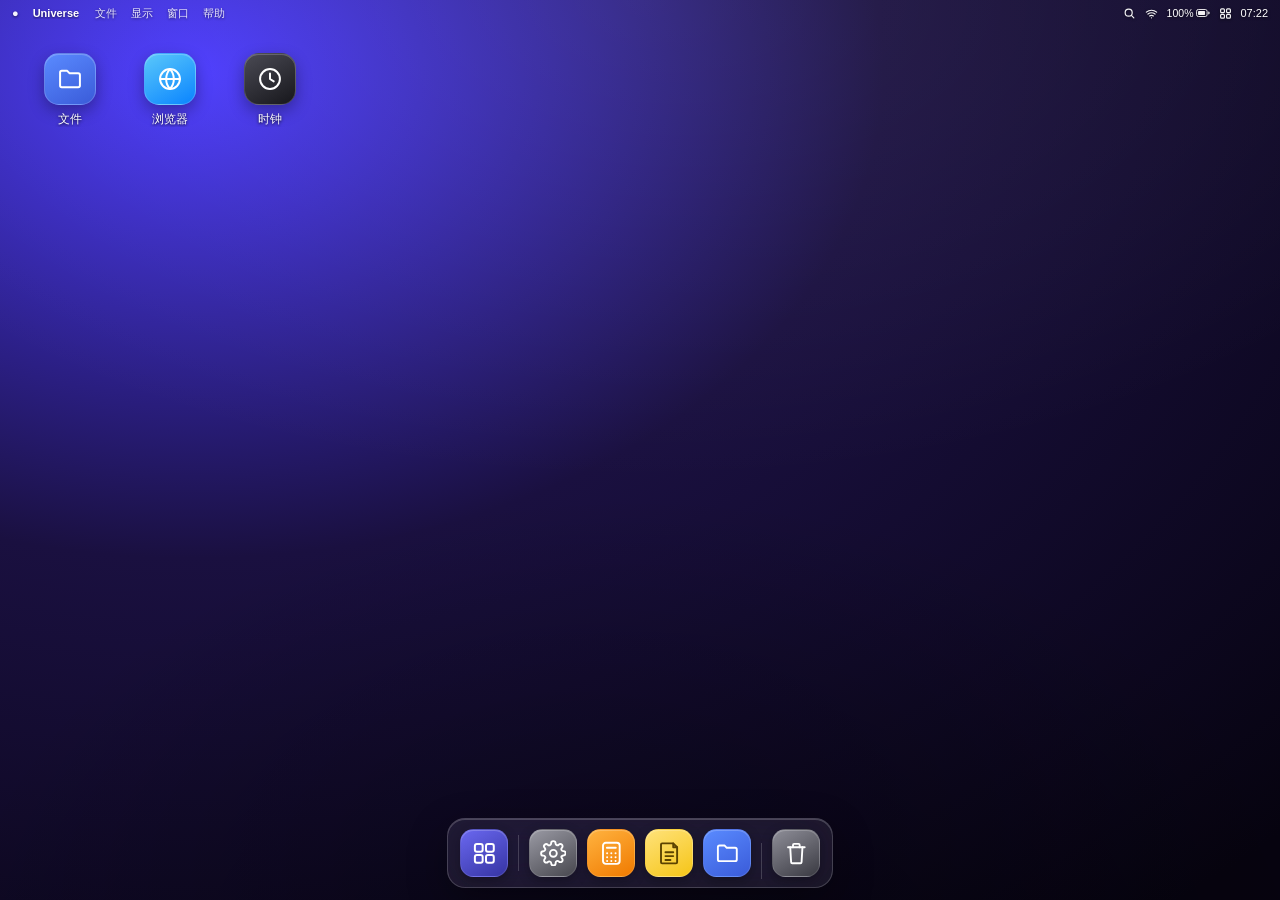
==== commit eb6d139f: "v30: multi-file refactor + snap/fullscreen/hotkey fixes" ====
--- a/index.html
+++ b/index.html
@@ -1,520 +1,27 @@
-<!DOCTYPE html>
+﻿<!DOCTYPE html>
 <html lang="zh-CN" data-mode="dark">
 <head>
 <meta charset="UTF-8">
 <meta name="viewport" content="width=device-width,initial-scale=1,maximum-scale=1,user-scalable=no,viewport-fit=cover">
 <meta name="theme-color" content="#0b0b12">
 <title>Universe</title>
-<style>
-*{box-sizing:border-box;-webkit-tap-highlight-color:transparent;-webkit-touch-callout:none}
-html,body{height:100%;margin:0;overflow:hidden;overscroll-behavior:none;background:#000;color:#fff;
-  font-family:-apple-system,BlinkMacSystemFont,"SF Pro Display","Segoe UI",Roboto,"PingFang SC","Microsoft YaHei",sans-serif;
-  -webkit-user-select:none;user-select:none;-webkit-font-smoothing:antialiased;touch-action:manipulation}
-input,textarea{-webkit-user-select:text;user-select:text;font-family:inherit;-webkit-touch-callout:default}
-button{font-family:inherit}
-
-:root{
-  --bg-win:rgba(32,32,40,.82);--bg-panel:rgba(20,20,26,.72);--bg-menu:rgba(40,40,48,.94);
-  --bg-input:rgba(255,255,255,.08);--bg-hover:rgba(255,255,255,.14);--bg-toolbar:rgba(0,0,0,.16);
-  --bg-fill:rgba(255,255,255,.05);--text:#fff;--text-soft:rgba(255,255,255,.88);
-  --text-dim:rgba(255,255,255,.55);--text-mute:rgba(255,255,255,.35);
-  --border:rgba(255,255,255,.1);--border-strong:rgba(255,255,255,.18);
-  --shadow:0 24px 60px rgba(0,0,0,.5);--shadow-menu:0 16px 40px rgba(0,0,0,.5);
-  --accent:#4da3ff;--accent-hover:#6db5ff;--danger:#ff6b6b;--warn:#ffb340;--ok:#34c759;
-  --scrollbar:rgba(255,255,255,.18);
-}
-html[data-mode="light"]{
-  --bg-win:rgba(245,246,250,.92);--bg-panel:rgba(235,236,242,.94);--bg-menu:rgba(250,250,254,.97);
-  --bg-input:rgba(0,0,0,.05);--bg-hover:rgba(0,0,0,.08);--bg-toolbar:rgba(0,0,0,.03);
-  --bg-fill:rgba(0,0,0,.04);--text:#1a1a1f;--text-soft:rgba(0,0,0,.82);
-  --text-dim:rgba(0,0,0,.52);--text-mute:rgba(0,0,0,.35);
-  --border:rgba(0,0,0,.09);--border-strong:rgba(0,0,0,.14);
-  --shadow:0 20px 50px rgba(0,0,0,.18);--shadow-menu:0 12px 32px rgba(0,0,0,.15);
-  --accent:#0066ff;--accent-hover:#2b7fff;--scrollbar:rgba(0,0,0,.18);
-}
-
-/* ============ 启动动画 ============ */
-#bootScreen{position:fixed;inset:0;z-index:999999;background:#000;display:flex;align-items:center;justify-content:center;
-  overflow:hidden;transition:opacity .9s cubic-bezier(.4,0,.2,1);will-change:opacity}
-#bootScreen.fade-out{opacity:0;pointer-events:none}
-#bootScreen.hidden{display:none}
-.boot-stage{position:relative;display:flex;align-items:center;justify-content:center;width:100%;height:100%}
-.boot-parts{position:absolute;display:flex;align-items:baseline;justify-content:center;
-  font-family:-apple-system,BlinkMacSystemFont,"SF Pro Display","Segoe UI",Roboto,"Helvetica Neue",Arial,sans-serif;
-  font-size:clamp(48px,10vw,120px);font-weight:900;letter-spacing:-.04em;color:#fff;white-space:nowrap;pointer-events:none}
-.bp{display:inline-block}
-
-@keyframes partIn{
-  0%{opacity:0;transform:translateY(.18em);filter:blur(8px)}
-  60%{opacity:1;filter:blur(0)}
-  100%{opacity:1;transform:translateY(0);filter:blur(0)}
-}
-.bp-uni-wrap,.bp-ver-wrap,.bp-swap-wrap{display:inline-block}
-.bp-uni,.bp-ver,.bp-se,.bp-os{display:inline-block;opacity:0}
-.bp-uni{animation:partIn .9s cubic-bezier(.16,1,.3,1) 0s forwards}
-.bp-ver{animation:partIn .9s cubic-bezier(.16,1,.3,1) .12s forwards}
-.bp-se {animation:partIn .9s cubic-bezier(.16,1,.3,1) .24s forwards}
-
-@keyframes moveUni{
-  0%{transform:translateX(0);animation-timing-function:cubic-bezier(.45,.05,.55,.95)}
-  50%{transform:translateX(-.08em);animation-timing-function:cubic-bezier(.3,0,.5,1)}
-  70%{transform:translateX(-.13em);animation-timing-function:cubic-bezier(.4,0,.6,1)}
-  100%{transform:translateX(-.14em)}
-}
-@keyframes moveVer{
-  0%{transform:translateX(0);animation-timing-function:cubic-bezier(.45,.05,.55,.95)}
-  50%{transform:translateX(.04em);animation-timing-function:cubic-bezier(.3,0,.5,1)}
-  70%{transform:translateX(.055em);animation-timing-function:cubic-bezier(.4,0,.6,1)}
-  100%{transform:translateX(.06em)}
-}
-@keyframes moveSwap{
-  0%{transform:translateX(0);animation-timing-function:cubic-bezier(.45,.05,.55,.95)}
-  50%{transform:translateX(.08em);animation-timing-function:cubic-bezier(.3,0,.5,1)}
-  70%{transform:translateX(.16em);animation-timing-function:cubic-bezier(.4,0,.6,1)}
-  100%{transform:translateX(.18em)}
-}
-.boot-parts.expanded .bp-uni-wrap{animation:moveUni 1.4s cubic-bezier(.4,0,.6,1) forwards}
-.boot-parts.expanded .bp-ver-wrap{animation:moveVer 1.4s cubic-bezier(.4,0,.6,1) forwards}
-.boot-parts.expanded .bp-swap-wrap{animation:moveSwap 1.4s cubic-bezier(.4,0,.6,1) forwards}
-
-.bp-gap{display:inline-block;position:relative;width:0;overflow:visible;transition:width 1.4s cubic-bezier(.4,0,.6,1)}
-.boot-parts.expanded .bp-gap{width:2.6em}
-.bp-version{position:absolute;left:50%;top:.08em;transform:translateX(-50%) translateY(.3em) scale(.5);
-  font-size:.22em;font-weight:600;letter-spacing:.1em;color:rgba(255,255,255,.72);
-  font-variant-numeric:tabular-nums;opacity:0;
-  transition:opacity .8s ease 1.5s,transform 1.2s cubic-bezier(.16,1,.3,1) 1.5s;
-  white-space:nowrap;pointer-events:none}
-.boot-parts.expanded .bp-version{opacity:1;transform:translateX(-50%) translateY(0) scale(1)}
-
-.bp-swap-wrap{position:relative;display:inline-block}
-.bp-swap-wrap .bp-se,.bp-swap-wrap .bp-os{display:inline-block;white-space:nowrap}
-.bp-swap-wrap .bp-os{position:absolute;left:0;top:0}
-
-.boot-parts.expanded .bp-se{animation:seFadeOut .9s cubic-bezier(.4,0,.6,1) 1.5s forwards}
-.boot-parts.expanded .bp-os{animation:osFadeIn .9s cubic-bezier(.4,0,.6,1) 1.5s forwards}
-@keyframes seFadeOut{0%{opacity:1}100%{opacity:0}}
-@keyframes osFadeIn{0%{opacity:0}100%{opacity:1}}
-
-@keyframes bootBreath{0%,100%{transform:scale(1)}50%{transform:scale(1.012)}}
-.boot-parts.expanded{animation:bootBreath 4s ease-in-out infinite 3s}
-
-/* ============ 桌面 ============ */
-#desktop{position:fixed;inset:0;overflow:hidden;transition:transform .35s cubic-bezier(.4,0,.2,1)}
-html.forced-landscape #desktop{inset:auto;width:100vh;height:100vw;left:50%;top:50%;transform:translate(-50%,-50%) rotate(90deg);transform-origin:center}
-#ui-layer{position:fixed;inset:0;pointer-events:none;z-index:10000}
-#ui-layer>*{pointer-events:auto}
-#wallpaper{position:absolute;inset:0;background-size:cover;background-position:center;transition:background .6s ease}
-#wallpaper::after{content:'';position:absolute;inset:0;pointer-events:none;
-  background:radial-gradient(120% 90% at 50% 0%,rgba(255,255,255,.07),transparent 60%),
-             radial-gradient(100% 100% at 50% 110%,rgba(0,0,0,.45),transparent 55%)}
-
-#statusbar{position:fixed;top:0;left:0;right:0;height:26px;display:flex;align-items:center;justify-content:space-between;
-  padding:0 12px;background:transparent;font-size:11px;color:#fff;
-  text-shadow:0 1px 3px rgba(0,0,0,.75),0 0 2px rgba(0,0,0,.5);
-  z-index:11000;touch-action:none;pointer-events:none;user-select:none}
-#statusbar>*{pointer-events:auto}
-html.forced-landscape #statusbar{transform:rotate(90deg);transform-origin:0 0;left:100vw;top:0;width:100vh;height:26px}
-html[data-mode="light"] #statusbar{color:#1a1a1f;text-shadow:0 1px 2px rgba(255,255,255,.9),0 0 2px rgba(255,255,255,.6)}
-.sb-left{display:flex;align-items:center;gap:14px;flex:1;min-width:0;font-weight:500}
-.sb-apple{font-size:11px;line-height:1;opacity:.95;padding:2px 0}
-.sb-appname{font-weight:600;font-size:11px;white-space:nowrap;overflow:hidden;text-overflow:ellipsis}
-.sb-menus{display:flex;align-items:center;gap:10px}
-.sb-menu-item{padding:1px 2px;font-size:11px;cursor:pointer;white-space:nowrap;opacity:.85}
-.sb-menu-item:hover{opacity:1}
-.sb-right{display:flex;align-items:center;gap:8px;flex:0 0 auto}
-.sb-icon{display:flex;align-items:center;justify-content:center;width:14px;height:14px;cursor:pointer;opacity:.95}
-.sb-icon svg{display:block;filter:drop-shadow(0 1px 1.5px rgba(0,0,0,.6))}
-html[data-mode="light"] .sb-icon svg{filter:drop-shadow(0 1px 1.5px rgba(255,255,255,.7))}
-.sb-battery{display:flex;align-items:center;gap:3px;font-size:10.5px;font-variant-numeric:tabular-nums}
-.sb-time{font-size:11px;font-variant-numeric:tabular-nums;font-weight:500;white-space:nowrap}
-@media (max-width:760px){#statusbar{height:24px;padding:0 10px;font-size:10.5px}.sb-menus{display:none}.sb-right{gap:6px}}
-
-#icons-layer{position:absolute;inset:0;touch-action:none;padding-top:28px}
-.desk-icon{position:absolute;display:flex;flex-direction:column;align-items:center;justify-content:center;gap:6px;
-  touch-action:none;cursor:default;transition:left .2s cubic-bezier(.22,1,.36,1),top .2s cubic-bezier(.22,1,.36,1)}
-.desk-icon.dragging{transition:none;z-index:900;filter:drop-shadow(0 16px 26px rgba(0,0,0,.55))}
-.desk-icon .ic{width:52px;height:52px;border-radius:15px;display:grid;place-items:center;
-  border:1px solid var(--border-strong);box-shadow:0 6px 16px rgba(0,0,0,.32),inset 0 1px 0 rgba(255,255,255,.2);
-  transition:transform .15s,filter .15s}
-.desk-icon .ic svg{width:56%;height:56%;display:block}
-.desk-icon .lb{font-size:11.5px;line-height:1.3;color:#fff;text-shadow:0 1px 3px rgba(0,0,0,.85);
-  max-width:100%;padding:1px 6px;border-radius:5px;overflow:hidden;text-overflow:ellipsis;white-space:nowrap}
-html[data-mode="light"] .desk-icon .lb{color:#1a1a1f;text-shadow:0 1px 2px rgba(255,255,255,.9)}
-.desk-icon.pressed .ic{transform:scale(.94);filter:brightness(1.1)}
-.desk-icon.menu-anchor .ic{filter:brightness(1.22) drop-shadow(0 0 8px rgba(255,255,255,.3))}
-.desk-icon.desk-new{animation:deskIn .42s cubic-bezier(.34,1.56,.64,1)}
-@keyframes deskIn{0%{opacity:0;transform:scale(.4) translateY(-18px)}100%{opacity:1;transform:scale(1) translateY(0)}}
-.desk-icon.desk-leaving{animation:deskOut .26s cubic-bezier(.4,0,.6,1) forwards;pointer-events:none}
-@keyframes deskOut{0%{opacity:1;transform:scale(1)}100%{opacity:0;transform:scale(.3)}}
-#ghost{position:absolute;border-radius:16px;pointer-events:none;opacity:0;z-index:1;
-  background:rgba(255,255,255,.1);border:1.5px dashed rgba(255,255,255,.45);transition:opacity .15s}
-#ghost.on{opacity:1}
-@keyframes iconPopOut{0%{transform:scale(1)}26%{transform:scale(.78)}56%{transform:scale(1.22)}78%{transform:scale(.94)}100%{transform:scale(1)}}
-@keyframes iconPopIn{0%{transform:scale(1)}32%{transform:scale(1.24)}66%{transform:scale(.82)}100%{transform:scale(1)}}
-.desk-icon.icon-pop-out .ic,.dock-item.icon-pop-out .di-ic{animation:iconPopOut .52s cubic-bezier(.34,1.4,.64,1)}
-.desk-icon.icon-pop-in .ic,.dock-item.icon-pop-in .di-ic{animation:iconPopIn .52s cubic-bezier(.34,1.4,.64,1)}
-
-#win-layer{position:absolute;inset:0;pointer-events:none}
-.window{position:absolute;pointer-events:auto;display:flex;flex-direction:column;min-width:250px;min-height:170px;
-  border-radius:15px;overflow:hidden;background:var(--bg-win);
-  backdrop-filter:blur(32px) saturate(180%);-webkit-backdrop-filter:blur(32px) saturate(180%);
-  box-shadow:var(--shadow),0 0 0 1px var(--border);transition:box-shadow .2s}
-.window.focused{box-shadow:0 30px 80px rgba(0,0,0,.65),0 0 0 1px var(--border-strong)}
-.window.entering{animation:winIn .42s cubic-bezier(.22,1,.36,1) both}
-@keyframes winIn{0%{opacity:0;transform:scale(.08)}50%{opacity:1}76%{transform:scale(1.016)}100%{opacity:1;transform:scale(1)}}
-.window.closing,.window.minimizing{animation:winOut .3s cubic-bezier(.4,0,.6,1) forwards;pointer-events:none}
-@keyframes winOut{0%{opacity:1;transform:scale(1)}30%{transform:scale(1.022)}100%{opacity:0;transform:scale(.08)}}
-.win-bar{flex:0 0 42px;height:42px;display:flex;align-items:center;gap:12px;padding:0 12px;
-  background:linear-gradient(var(--border),rgba(0,0,0,0));border-bottom:1px solid var(--border);touch-action:none;cursor:default}
-.traffic{display:flex;align-items:center;justify-content:center;gap:8px;flex:0 0 auto;position:relative;color:#fff}
-html[data-mode="light"] .traffic{color:#1a1a1f}
-.tl{width:12px;height:12px;border-radius:50%;border:none;padding:0;cursor:pointer;position:relative;transition:background .15s,width .2s,height .2s,opacity .18s}
-.tl::after{content:'';position:absolute;inset:-9px}
-.tl.close{background:#ff5f57}.tl.min{background:#febc2e}.tl.max{background:#28c840}
-.window:not(.focused) .tl.close,.window:not(.focused) .tl.min,.window:not(.focused) .tl.max{background:#8e8e93}
-@media (pointer:coarse),(max-width:760px){
-  .traffic{width:44px;height:26px;border-radius:13px;background:var(--bg-input);gap:0;overflow:hidden;color:inherit;
-    transition:width .28s cubic-bezier(.22,1,.36,1),height .22s,border-radius .28s,background .22s,gap .28s,padding .28s;cursor:pointer}
-  .traffic::before{content:'';width:4px;height:4px;border-radius:50%;background:currentColor;
-    box-shadow:-8px 0 0 currentColor,8px 0 0 currentColor;transition:opacity .15s,width .15s,box-shadow .15s}
-  .window:not(.focused) .traffic:not(.expanded){background:rgba(142,142,147,.28);color:#c7c7cc}
-  .traffic .tl{width:0;height:0;opacity:0;pointer-events:none}
-  .traffic.expanded{width:auto;height:32px;padding:0 14px;gap:11px;border-radius:16px;background:var(--bg-menu);overflow:visible}
-  .traffic.expanded::before{opacity:0;width:0;box-shadow:none}
-  .traffic.expanded .tl{width:14px;height:14px;opacity:1;pointer-events:auto}
-  .traffic.expanded .tl::after{inset:-12px}
-  .window:not(.focused) .traffic.expanded .tl.close,.window:not(.focused) .traffic.expanded .tl.min,.window:not(.focused) .traffic.expanded .tl.max{background:#7a7a80}
-}
-.win-title{font-size:13px;font-weight:600;color:var(--text-soft);overflow:hidden;text-overflow:ellipsis;white-space:nowrap}
-.win-body{flex:1;overflow:auto;position:relative;-webkit-overflow-scrolling:touch}
-.win-resize{position:absolute;right:0;bottom:0;width:26px;height:26px;cursor:nwse-resize;touch-action:none;z-index:5}
-.win-resize::after{content:'';position:absolute;right:9px;bottom:9px;width:8px;height:8px;
-  border-right:1.8px solid var(--text-dim);border-bottom:1.8px solid var(--text-dim);border-bottom-right-radius:3px;pointer-events:none}
-
-:root{--dock-item-size:52px;--dock-icon-size:48px;--dock-gap:8px;--dock-radius:22px;--dock-pad-y:8px}
-#dock{position:absolute;left:50%;bottom:12px;transform:translateX(-50%);display:flex;align-items:center;gap:var(--dock-gap);
-  padding:var(--dock-pad-y) 10px;border-radius:var(--dock-radius);z-index:600;
-  background:var(--bg-input);backdrop-filter:blur(30px) saturate(180%);-webkit-backdrop-filter:blur(30px) saturate(180%);
-  border:1px solid var(--border-strong);box-shadow:0 14px 40px rgba(0,0,0,.32),inset 0 1px 0 rgba(255,255,255,.2);
-  touch-action:none;max-width:calc(100vw - 16px);
-  transition:transform .38s cubic-bezier(.32,.72,.34,1),background .15s,box-shadow .15s}
-#dock.docked{transform:translateX(-50%) translateY(calc(100% + 30px))}
-#dock.dock-target{background:rgba(255,179,64,.28);box-shadow:0 14px 40px rgba(0,0,0,.32),inset 0 1px 0 rgba(255,255,255,.2),0 0 0 2px #ffb340}
-.dock-sep{width:1px;height:calc(var(--dock-item-size)*.7);background:var(--border-strong);margin:0 2px;flex:0 0 auto}
-.dock-inner{display:flex;align-items:center;gap:var(--dock-gap);overflow-x:auto;overflow-y:hidden;scrollbar-width:none;max-width:calc(100vw - 100px)}
-.dock-inner::-webkit-scrollbar{display:none}
-.dock-item{width:var(--dock-item-size);height:var(--dock-item-size);padding:0;
-  border-radius:calc(var(--dock-item-size)*.27);display:grid;place-items:center;position:relative;cursor:pointer;border:none;background:none;flex:0 0 auto;
-  transition:transform .18s cubic-bezier(.2,.9,.3,1.5),opacity .18s,filter .18s;touch-action:none}
-.dock-item .di-ic{width:var(--dock-icon-size);height:var(--dock-icon-size);border-radius:calc(var(--dock-icon-size)*.28);
-  display:grid;place-items:center;border:1px solid var(--border);box-shadow:0 4px 12px rgba(0,0,0,.3),inset 0 1px 0 rgba(255,255,255,.2);
-  transition:width .28s,height .28s,border-radius .28s}
-.dock-item .di-ic svg{width:58%;height:58%;display:block}
-.dock-item:hover{transform:translateY(-6px) scale(1.06)}
-.dock-item:active{transform:scale(.95)}
-.dock-item.pressed{transform:scale(.94)}
-.dock-item.running::after{content:'';position:absolute;bottom:-5px;left:50%;transform:translateX(-50%);width:4px;height:4px;border-radius:50%;background:var(--text-dim)}
-.dock-item.dragging{opacity:.45;transform:scale(.88)}
-.dock-item.removing{opacity:.25;filter:grayscale(1);transform:scale(.75)}
-.dock-item.dock-new{animation:dockIn .42s cubic-bezier(.34,1.56,.64,1)}
-@keyframes dockIn{0%{opacity:0;transform:scale(0) translateY(20px)}100%{opacity:1;transform:scale(1) translateY(0)}}
-.dock-item.dock-leaving{animation:dockOut .26s cubic-bezier(.4,0,.6,1) forwards;pointer-events:none}
-@keyframes dockOut{0%{opacity:1;transform:scale(1)}100%{opacity:0;transform:scale(0)}}
-.dock-item.menu-anchor .di-ic{filter:brightness(1.22) drop-shadow(0 0 8px rgba(255,255,255,.3))}
-#home-indicator{position:fixed;left:50%;bottom:0;transform:translateX(-50%);width:134px;height:5px;border-radius:2.5px;
-  background:var(--text-mute);cursor:pointer;opacity:0;pointer-events:none;transition:opacity .25s,background .2s,width .25s;z-index:599}
-#home-indicator.visible{opacity:1;pointer-events:auto}
-#home-indicator:active{background:var(--text-dim);width:150px}
-
-#launcher{position:absolute;inset:0;z-index:800;display:flex;flex-direction:column;align-items:center;padding:5vh 6vw;overflow:auto;
-  background:rgba(8,8,14,.45);backdrop-filter:blur(44px) saturate(160%);-webkit-backdrop-filter:blur(44px) saturate(160%);
-  opacity:0;pointer-events:none;transform:scale(1.05);transition:opacity .22s,transform .22s}
-html[data-mode="light"] #launcher{background:rgba(240,240,248,.55)}
-#launcher.open{opacity:1;pointer-events:auto;transform:scale(1)}
-.launcher-search input{width:300px;max-width:70vw;height:38px;border-radius:11px;padding:0 16px;font-size:14px;outline:none;
-  border:1px solid var(--border-strong);background:var(--bg-input);color:var(--text);text-align:center}
-.launcher-search input::placeholder{color:var(--text-mute)}
-.launcher-grid{display:grid;grid-template-columns:repeat(auto-fill,minmax(104px,1fr));gap:26px 12px;width:100%;max-width:880px;margin-top:38px}
-.launcher-item{display:flex;flex-direction:column;align-items:center;gap:9px;cursor:pointer;border:none;background:none;color:var(--text);touch-action:none}
-.launcher-item .ic{width:66px;height:66px;border-radius:18px;display:grid;place-items:center;border:1px solid var(--border-strong);
-  box-shadow:0 8px 20px rgba(0,0,0,.28),inset 0 1px 0 rgba(255,255,255,.2);transition:transform .16s}
-.launcher-item .ic svg{width:56%;height:56%;display:block}
-.launcher-item:active .ic{transform:scale(.9)}
-.launcher-item span{font-size:12px;opacity:.9}
-.launcher-item.in-dock .ic,.launcher-item.on-desk .ic{box-shadow:0 8px 20px rgba(0,0,0,.28),inset 0 1px 0 rgba(255,255,255,.2),0 0 0 2px var(--accent)}
-.launcher-item.menu-anchor .ic{filter:brightness(1.2) drop-shadow(0 0 12px rgba(255,255,255,.4));transform:scale(1.06)}
-.launcher-empty{color:var(--text-dim);font-size:14px;margin-top:40px}
-
-.ctxmenu-popup{position:fixed;min-width:160px;padding:5px;border-radius:10px;background:var(--bg-menu);
-  backdrop-filter:blur(24px);-webkit-backdrop-filter:blur(24px);border:1px solid var(--border-strong);
-  box-shadow:var(--shadow-menu);animation:menuIn .18s cubic-bezier(.22,1,.36,1);z-index:20000}
-@keyframes menuIn{0%{opacity:0;transform:scale(.92) translateY(-4px)}100%{opacity:1;transform:scale(1) translateY(0)}}
-.ctx-item{display:flex;align-items:center;justify-content:space-between;padding:8px 12px;border-radius:6px;
-  color:var(--text);font-size:13px;cursor:pointer;white-space:nowrap;gap:20px}
-.ctx-item:hover{background:var(--bg-hover)}
-.ctx-item.danger{color:var(--danger)}
-.ctx-item.disabled{opacity:.4;pointer-events:none}
-.ctx-item .sub-arrow{opacity:.55;font-size:15px;line-height:1;margin-left:auto}
-.ctx-sep{height:1px;background:var(--border);margin:4px 2px}
-
-.modal-overlay{position:fixed;inset:0;z-index:25000;background:rgba(0,0,0,.42);
-  display:flex;align-items:center;justify-content:center;padding:20px;animation:menuIn .18s ease}
-.modal-box{min-width:280px;max-width:380px;width:100%;background:var(--bg-menu);
-  backdrop-filter:blur(32px);-webkit-backdrop-filter:blur(32px);border:1px solid var(--border-strong);
-  border-radius:14px;padding:18px 18px 14px;box-shadow:0 24px 60px rgba(0,0,0,.6)}
-.modal-title{font-size:14px;font-weight:600;margin-bottom:12px;color:var(--text)}
-.modal-input{width:100%;height:36px;border-radius:8px;border:1px solid var(--border-strong);
-  background:var(--bg-input);color:var(--text);padding:0 12px;font-size:13px;outline:none}
-.modal-input:focus{border-color:var(--accent)}
-.modal-msg{font-size:13px;line-height:1.6;color:var(--text-soft);margin-bottom:16px}
-.modal-actions{display:flex;justify-content:flex-end;gap:8px;margin-top:14px}
-
-.toast{position:fixed;left:50%;bottom:100px;transform:translateX(-50%) translateY(20px);
-  background:var(--bg-menu);backdrop-filter:blur(24px);-webkit-backdrop-filter:blur(24px);
-  color:var(--text);padding:10px 18px;border-radius:10px;font-size:13px;
-  border:1px solid var(--border-strong);box-shadow:0 8px 24px rgba(0,0,0,.4);
-  opacity:0;pointer-events:none;transition:opacity .22s,transform .22s;z-index:26000;max-width:80vw;text-align:center}
-.toast.show{opacity:1;transform:translateX(-50%) translateY(0)}
-
-.mini-btn{padding:6px 14px;border-radius:7px;font-size:12px;cursor:pointer;color:var(--text);
-  border:1px solid var(--border-strong);background:var(--bg-input);transition:background .15s}
-.mini-btn:hover{background:var(--bg-hover)}
-.mini-btn.primary{background:var(--accent);border-color:var(--accent);color:#fff}
-.mini-btn.primary:hover{background:var(--accent-hover)}
-.mini-btn:disabled{opacity:.4;pointer-events:none}
-.app-pad{padding:16px 18px 24px}
-.app-h{margin:0 0 10px;font-size:11px;font-weight:600;letter-spacing:.08em;text-transform:uppercase;color:var(--text-dim)}
-.app-h:not(:first-child){margin-top:22px}
-.kv{display:flex;justify-content:space-between;align-items:center;gap:12px;padding:9px 12px;
-  border-radius:9px;background:var(--bg-fill);margin-bottom:6px;font-size:13px;color:var(--text-soft)}
-.kv kbd{font-family:inherit;font-size:11.5px;padding:3px 8px;border-radius:6px;
-  background:var(--bg-input);border:1px solid var(--border);white-space:nowrap}
-.wp-list{display:grid;grid-template-columns:repeat(auto-fill,minmax(66px,1fr));gap:10px}
-.wp-item{height:46px;border-radius:10px;border:2px solid transparent;cursor:pointer;padding:0;transition:border-color .15s,transform .15s}
-.wp-item.active{border-color:var(--accent);transform:scale(1.04)}
-.storage-wrap{padding:10px 12px;border-radius:10px;background:var(--bg-fill);margin-bottom:8px}
-.storage-label{display:flex;justify-content:space-between;font-size:12.5px;margin-bottom:8px;color:var(--text-dim)}
-.storage-label b{color:var(--text);font-weight:600}
-.storage-bar{height:8px;border-radius:4px;background:var(--bg-input);overflow:hidden}
-.storage-bar-fill{height:100%;border-radius:4px;background:linear-gradient(90deg,var(--accent),#5ac8fa);transition:width .4s}
-.storage-bar-fill.warn{background:linear-gradient(90deg,var(--warn),#ff9f0a)}
-.storage-bar-fill.danger{background:linear-gradient(90deg,var(--danger),#ff3b30)}
-.storage-options{display:grid;grid-template-columns:repeat(auto-fill,minmax(70px,1fr));gap:8px;margin-top:12px}
-.storage-opt{padding:8px 4px;border-radius:8px;border:1.5px solid transparent;cursor:pointer;
-  background:var(--bg-input);color:var(--text);font-size:12px;text-align:center}
-.storage-opt.active{border-color:var(--accent);background:rgba(77,163,255,.18)}
-.storage-hint{font-size:11.5px;color:var(--text-mute);line-height:1.6;margin-top:10px}
-.storage-hint.warn{color:var(--warn)}
-
-.st{display:flex;height:100%;min-height:0;background:var(--bg-toolbar);position:relative}
-.st-side{flex:0 0 180px;display:flex;flex-direction:column;min-height:0;
-  background:var(--bg-panel);border-right:1px solid var(--border);overflow-y:auto;
-  transition:flex-basis .24s cubic-bezier(.32,.72,.34,1),opacity .2s ease;overflow-x:hidden}
-.st-side.collapsed{flex-basis:0;opacity:0;border-right:none;pointer-events:none}
-.st-side-head{padding:14px 16px;font-size:14px;font-weight:700;color:var(--text);border-bottom:1px solid var(--border);white-space:nowrap}
-.st-group{padding:10px 8px 4px}
-.st-group-title{padding:4px 8px 6px;font-size:10px;font-weight:700;letter-spacing:.08em;text-transform:uppercase;color:var(--text-mute);white-space:nowrap}
-.st-nav{display:flex;align-items:center;gap:10px;width:100%;padding:8px 10px;border-radius:8px;
-  border:none;background:none;color:var(--text-soft);font-size:13px;cursor:pointer;text-align:left;transition:background .12s;white-space:nowrap}
-.st-nav:hover{background:var(--bg-hover)}
-.st-nav.active{background:var(--accent);color:#fff}
-.st-nav svg{width:16px;height:16px;flex:0 0 auto}
-.st-content{flex:1;min-width:0;overflow-y:auto;position:relative}
-.st-toggle{
-  position:absolute;top:8px;left:8px;z-index:3;
-  width:32px;height:32px;border-radius:50%;border:none;background:var(--bg-input);
-  backdrop-filter:blur(20px) saturate(180%);-webkit-backdrop-filter:blur(20px) saturate(180%);
-  color:var(--text);cursor:pointer;display:grid;place-items:center;
-  box-shadow:0 2px 8px rgba(0,0,0,.18),inset 0 0 0 1px var(--border-strong);
-  transition:background .18s,transform .18s cubic-bezier(.3,.7,.4,1.4),left .24s cubic-bezier(.32,.72,.34,1);
-}
-.st-toggle:hover{background:var(--bg-hover)}
-.st-toggle:active{transform:scale(.9)}
-.st-toggle svg{width:16px;height:16px;display:block}
-.st-toggle.on-side{left:180px}
-.st-toggle .icon-open,.st-toggle .icon-close{position:absolute;transition:opacity .18s,transform .24s cubic-bezier(.3,.7,.4,1.3)}
-.st-toggle .icon-close{opacity:0;transform:rotate(-90deg) scale(.6)}
-.st-toggle.on-side .icon-open{opacity:0;transform:rotate(90deg) scale(.6)}
-.st-toggle.on-side .icon-close{opacity:1;transform:rotate(0) scale(1)}
-.st-pane{display:none;padding:16px 22px 24px}
-.st-pane.active{display:block}
-.st-pane h2{font-size:16px;font-weight:700;margin:6px 0 18px;color:var(--text);padding-left:38px}
-.st-pane h2.no-pad{padding-left:0}
-.st-pane h3{font-size:11px;font-weight:600;letter-spacing:.06em;text-transform:uppercase;color:var(--text-dim);margin:18px 0 10px}
-.st-pane section:first-of-type h3{margin-top:0}
-.st-row{display:flex;justify-content:space-between;align-items:center;gap:14px;padding:10px 0;border-bottom:1px solid var(--border);font-size:13px;color:var(--text-soft)}
-.st-row:last-child{border-bottom:none}
-.st-row .lbl{flex:1;min-width:0}
-.st-row .hint{font-size:11px;color:var(--text-mute);margin-top:2px;line-height:1.5}
-.st-row .ctrl{flex:0 0 auto;display:flex;align-items:center;gap:8px}
-.st-slider{width:130px;height:4px;border-radius:2px;background:var(--bg-input);outline:none;-webkit-appearance:none;appearance:none}
-.st-slider::-webkit-slider-thumb{-webkit-appearance:none;width:14px;height:14px;border-radius:50%;background:#fff;cursor:pointer;box-shadow:0 1px 3px rgba(0,0,0,.3)}
-.st-slider::-moz-range-thumb{width:14px;height:14px;border-radius:50%;background:#fff;cursor:pointer;border:none}
-.st-slider-val{font-variant-numeric:tabular-nums;color:var(--accent);font-weight:600;font-size:12px;min-width:48px;text-align:right}
-.st-switch{position:relative;width:34px;height:20px;flex:0 0 auto;display:inline-block}
-.st-switch input{opacity:0;width:0;height:0;position:absolute}
-.st-switch .track{position:absolute;inset:0;background:var(--bg-input);border-radius:999px;transition:background .16s}
-.st-switch .track::before{content:'';position:absolute;left:2px;top:2px;width:16px;height:16px;border-radius:50%;background:#fff;transition:.16s;box-shadow:0 1px 2px rgba(0,0,0,.3)}
-.st-switch input:checked + .track{background:var(--accent)}
-.st-switch input:checked + .track::before{transform:translateX(14px)}
-.st-select{height:30px;padding:0 10px;border-radius:7px;border:1px solid var(--border-strong);background:var(--bg-input);color:var(--text);font-size:12px;outline:none}
-.st-seg{display:inline-flex;background:var(--bg-input);border-radius:9px;padding:2px;gap:2px}
-.st-seg button{padding:5px 12px;border:none;background:none;color:var(--text-dim);font-size:12px;border-radius:7px;cursor:pointer;transition:background .12s,color .12s}
-.st-seg button.active{background:var(--accent);color:#fff}
-.st-about{font-size:13px;line-height:1.75;color:var(--text-soft)}
-
-.fm{display:flex;flex-direction:column;height:100%;min-height:0;background:var(--bg-toolbar)}
-.fm-toolbar{display:flex;align-items:center;gap:5px;padding:8px 10px;flex:0 0 auto;border-bottom:1px solid var(--border)}
-.fm-btn{width:30px;height:30px;border-radius:8px;border:none;background:var(--bg-input);color:var(--text);cursor:pointer;
-  font-size:15px;display:grid;place-items:center;flex:0 0 auto;transition:background .12s}
-.fm-btn:hover{background:var(--bg-hover)}
-.fm-btn:disabled{opacity:.35;pointer-events:none}
-.fm-path{flex:1;min-width:0;display:flex;align-items:center;gap:2px;overflow-x:auto;
-  font-size:12.5px;color:var(--text-dim);white-space:nowrap;padding:0 8px;scrollbar-width:none}
-.fm-path::-webkit-scrollbar{display:none}
-.fm-crumb{padding:3px 6px;border-radius:5px;cursor:pointer;flex:0 0 auto;transition:background .12s}
-.fm-crumb:hover{background:var(--bg-hover)}
-.fm-sep{opacity:.4;flex:0 0 auto}
-.fm-search{width:100px;height:28px;border-radius:7px;border:1px solid var(--border-strong);
-  background:var(--bg-input);color:var(--text);padding:0 8px;font-size:12px;outline:none;transition:width .2s}
-.fm-search:focus{width:160px;border-color:var(--accent)}
-.fm-main{flex:1;overflow-y:auto;min-height:0;position:relative}
-.fm-list{padding:10px;min-height:100%}
-.fm-list.grid{display:grid;grid-template-columns:repeat(auto-fill,minmax(84px,1fr));gap:4px;align-content:start}
-.fm-list.list{display:block}
-.fm-item{display:flex;flex-direction:column;align-items:center;justify-content:center;gap:4px;padding:10px 6px;
-  border-radius:10px;cursor:pointer;transition:background .12s;min-width:0;position:relative;touch-action:manipulation}
-.fm-item:hover{background:var(--bg-hover)}
-.fm-item:active{background:var(--bg-hover);filter:brightness(1.08)}
-.fm-item.selected{background:rgba(77,163,255,.25);outline:1.5px solid var(--accent)}
-.fm-item .fm-ic{width:38px;height:38px;flex:0 0 auto;display:grid;place-items:center}
-.fm-item .fm-ic svg{width:100%;height:100%;display:block}
-.fm-item .fm-name{font-size:11px;line-height:1.3;color:var(--text-soft);text-align:center;word-break:break-all;
-  max-width:100%;overflow:hidden;display:-webkit-box;-webkit-line-clamp:2;-webkit-box-orient:vertical}
-.fm-list.list .fm-item{flex-direction:row;justify-content:flex-start;padding:8px 12px;gap:12px}
-.fm-list.list .fm-ic{width:24px;height:24px}
-.fm-list.list .fm-name{font-size:13px;text-align:left;flex:1;-webkit-line-clamp:1;word-break:break-word}
-.fm-list.list .fm-meta{font-size:11.5px;color:var(--text-mute);flex:0 0 auto;display:flex;gap:14px;font-variant-numeric:tabular-nums}
-.fm-empty{grid-column:1/-1;text-align:center;color:var(--text-mute);padding:50px 20px;font-size:13px;line-height:1.9;pointer-events:none}
-.fm-selection-bar{display:none;align-items:center;gap:8px;padding:8px 12px;flex:0 0 auto;
-  background:rgba(77,163,255,.18);border-bottom:1px solid rgba(77,163,255,.3);font-size:12.5px}
-.fm-selection-bar.on{display:flex}
-.fm-selection-bar .grow{flex:1}
-
-.editor{display:flex;flex-direction:column;height:100%;min-height:0}
-.editor-bar{display:flex;align-items:center;justify-content:space-between;gap:8px;padding:8px 12px;flex:0 0 auto;border-bottom:1px solid var(--border)}
-.editor-path{font-size:12px;color:var(--text-dim);overflow:hidden;text-overflow:ellipsis;white-space:nowrap}
-.editor-body{flex:1;border:none;outline:none;resize:none;background:transparent;color:var(--text);
-  font-family:'SF Mono',Menlo,Consolas,monospace;font-size:13px;line-height:1.65;padding:12px 14px}
-.iviewer{height:100%;display:flex;align-items:center;justify-content:center;background:var(--bg-toolbar);padding:10px}
-.iviewer img{max-width:100%;max-height:100%;object-fit:contain;border-radius:6px}
-
-.calc{display:flex;flex-direction:column;height:100%;padding:10px;gap:10px}
-.calc-disp{flex:0 0 auto;text-align:right;font-size:42px;font-weight:300;letter-spacing:-.02em;padding:10px 12px 6px;
-  overflow:hidden;text-overflow:ellipsis;white-space:nowrap;color:var(--text);font-variant-numeric:tabular-nums}
-.calc-keys{flex:1;display:grid;grid-template-columns:repeat(4,1fr);grid-auto-rows:1fr;gap:7px}
-.calc-keys button{border:none;border-radius:11px;font-size:19px;cursor:pointer;color:var(--text);
-  background:var(--bg-input);transition:background .12s,transform .08s;font-variant-numeric:tabular-nums}
-.calc-keys button:active{transform:scale(.95);background:var(--bg-hover)}
-.calc-keys .fn{background:var(--bg-hover)}
-.calc-keys .op{background:#ff9f0a;color:#fff}
-.calc-keys .op:active{background:#ffb340}
-.calc-keys .eq{background:#ff9f0a;color:#fff}
-.calc-keys .span2{grid-column:span 2}
-
-.notes{display:flex;height:100%;min-height:0}
-.notes-side{flex:0 0 160px;display:flex;flex-direction:column;min-height:0;background:var(--bg-panel);border-right:1px solid var(--border)}
-.notes-head{padding:9px;flex:0 0 auto;display:flex;flex-direction:column;gap:6px}
-.notes-head .row{display:flex;gap:6px}
-.notes-head .mini-btn{flex:1;padding:5px 8px;font-size:11.5px}
-.notes-list{flex:1;overflow-y:auto;padding:0 7px 10px}
-.note-item{display:flex;gap:8px;width:100%;text-align:left;border:none;cursor:pointer;padding:8px 9px;margin-bottom:5px;
-  border-radius:8px;background:var(--bg-fill);color:var(--text);align-items:center}
-.note-item.active{background:rgba(255,159,10,.85);color:#fff}
-.note-item .ni-thumb{width:32px;height:32px;border-radius:6px;flex:0 0 auto;background:var(--bg-input);display:grid;place-items:center;overflow:hidden}
-.note-item .ni-thumb svg{width:18px;height:18px;color:var(--text-dim)}
-.note-item .ni-thumb img{width:100%;height:100%;object-fit:cover}
-.note-item .ni-body{flex:1;min-width:0}
-.note-item .ni-title{font-size:12.5px;font-weight:600;overflow:hidden;text-overflow:ellipsis;white-space:nowrap}
-.note-item .ni-sub{font-size:11px;opacity:.7;overflow:hidden;text-overflow:ellipsis;white-space:nowrap;margin-top:2px}
-.notes-main{flex:1;display:flex;flex-direction:column;min-width:0;min-height:0}
-.note-title{flex:0 0 auto;border:none;outline:none;background:none;color:var(--text);font-size:16px;font-weight:600;padding:12px 14px 6px}
-.note-body{flex:1;border:none;outline:none;resize:none;background:none;color:var(--text-soft);font-size:13.5px;line-height:1.65;padding:6px 14px 14px}
-.notes-draw{flex:1;display:none;flex-direction:column;min-height:0;background:var(--bg-toolbar)}
-.notes-draw.on{display:flex}
-.note-body.hide{display:none}
-.note-title.hide{display:none}
-.draw-toolbar{display:flex;align-items:center;gap:6px;padding:8px;flex:0 0 auto;border-bottom:1px solid var(--border);flex-wrap:wrap}
-.draw-toolbar .mini-btn{padding:5px 9px;font-size:11.5px}
-.draw-color{width:26px;height:26px;border-radius:6px;border:1px solid var(--border-strong);padding:0;cursor:pointer;background:none}
-.draw-color.active{outline:2px solid var(--accent);outline-offset:1px}
-.draw-size{display:flex;align-items:center;gap:5px;font-size:11.5px;color:var(--text-dim)}
-.draw-size input{width:60px}
-.draw-canvas-wrap{flex:1;position:relative;min-height:0;background:#fff}
-.draw-canvas-wrap canvas{position:absolute;inset:0;width:100%;height:100%;touch-action:none;cursor:crosshair}
-.draw-status{padding:5px 12px;font-size:11px;color:var(--text-mute);background:var(--bg-fill);text-align:center;flex:0 0 auto}
-
-.clock{height:100%;display:flex;flex-direction:column;align-items:center;justify-content:center;gap:12px;padding:18px}
-.clock-ring{width:120px;height:120px;border-radius:50%;display:grid;place-items:center;
-  background:conic-gradient(#5ac8fa 0deg,rgba(128,128,128,.1) 0deg);transition:background .2s linear}
-.clock-ring-inner{width:98px;height:98px;border-radius:50%;background:var(--bg-panel);
-  display:grid;place-items:center;font-size:13px;color:var(--text-dim)}
-.clock-time{font-size:44px;font-weight:300;font-variant-numeric:tabular-nums;color:var(--text);text-shadow:0 4px 20px rgba(0,0,0,.1)}
-.clock-date{font-size:13px;color:var(--text-dim)}
-
-.br{display:flex;flex-direction:column;height:100%;min-height:0}
-.br-bar{display:flex;align-items:center;gap:6px;padding:8px;flex:0 0 auto;border-bottom:1px solid var(--border)}
-.br-bar button{width:30px;height:30px;border-radius:9px;border:none;background:var(--bg-input);color:var(--text);
-  cursor:pointer;display:grid;place-items:center;font-size:15px;flex:0 0 auto}
-.br-bar button:hover{background:var(--bg-hover)}
-.br-url{flex:1;height:30px;border-radius:9px;border:1px solid var(--border-strong);background:var(--bg-input);
-  color:var(--text);padding:0 10px;font-size:12.5px;outline:none}
-.br-url::placeholder{color:var(--text-mute)}
-.br-view{flex:1;position:relative;min-height:0;background:var(--bg-toolbar)}
-.br-frame{position:absolute;inset:0;width:100%;height:100%;border:none;background:#fff;display:none}
-.br-home{position:absolute;inset:0;overflow:auto;padding:16px}
-.br-tip{font-size:12px;color:var(--text-mute);margin-bottom:14px;line-height:1.6}
-.br-grid{display:grid;grid-template-columns:repeat(auto-fill,minmax(120px,1fr));gap:10px}
-.br-card{display:flex;flex-direction:column;align-items:center;gap:7px;padding:14px 8px;border-radius:13px;
-  border:1px solid var(--border);background:var(--bg-fill);color:var(--text);cursor:pointer;font-size:12.5px}
-.br-card:hover{background:var(--bg-hover)}
-.br-card-ic{font-size:22px}
-
-@supports (corner-shape:squircle){
-  .window,.desk-icon .ic,.dock-item .di-ic,#dock,.ctxmenu-popup,.launcher-item .ic,
-  .launcher-search input,.calc-keys button,.mini-btn,.wp-item,.note-item,.br-bar button,
-  .br-url,.br-card,.tl,.win-resize::after,.traffic.expanded,#home-indicator,
-  .fm-item,.fm-btn,.toast,.iviewer img,.storage-opt,.storage-bar,.modal-box,.modal-input,
-  .st-nav,.st-toggle,.st-slider,.draw-color{corner-shape:squircle}
-}
-::-webkit-scrollbar{width:8px;height:8px}
-::-webkit-scrollbar-thumb{background:var(--scrollbar);border-radius:4px}
-::-webkit-scrollbar-track{background:transparent}
-</style>
+<link rel="icon" href="data:image/svg+xml,%3Csvg xmlns='http://www.w3.org/2000/svg' viewBox='0 0 24 24'%3E%3Crect x='3.5' y='3.5' width='7' height='7' rx='1.8' fill='%236a68f0'/%3E%3Crect x='13.5' y='3.5' width='7' height='7' rx='1.8' fill='%235ac8fa'/%3E%3Crect x='3.5' y='13.5' width='7' height='7' rx='1.8' fill='%23ff9500'/%3E%3Crect x='13.5' y='13.5' width='7' height='7' rx='1.8' fill='%2334c759'/%3E%3C/svg%3E">
+<link rel="stylesheet" href="css/tokens.css?v=30">
+<link rel="stylesheet" href="css/layout.css?v=30">
+<link rel="stylesheet" href="css/ui.css?v=30">
+<link rel="stylesheet" href="css/apps.css?v=30">
 </head>
 <body>
-
-<div id="bootScreen">
-  <div class="boot-stage">
-    <div class="boot-parts" id="bootParts">
-      <span class="bp bp-uni-wrap"><span class="bp-uni">Uni</span></span>
-      <span class="bp bp-ver-wrap"><span class="bp-ver">ver</span></span>
-      <span class="bp-gap" id="bootGap"><span class="bp-version" id="bootVersion">1.8.1</span></span>
-      <span class="bp bp-swap-wrap"><span class="bp-se">se</span><span class="bp-os">OS</span></span>
-    </div>
-  </div>
-</div>
 
 <div id="statusbar">
   <div class="sb-left">
     <div class="sb-apple">●</div>
     <div class="sb-appname" id="sbAppName">Universe</div>
     <div class="sb-menus">
-      <span class="sb-menu-item">文件</span>
-      <span class="sb-menu-item">编辑</span>
-      <span class="sb-menu-item">显示</span>
-      <span class="sb-menu-item">窗口</span>
-      <span class="sb-menu-item">帮助</span>
+      <span class="sb-menu-item" data-menu="file">文件</span>
+      <span class="sb-menu-item" data-menu="view">显示</span>
+      <span class="sb-menu-item" data-menu="win">窗口</span>
+      <span class="sb-menu-item" data-menu="help">帮助</span>
     </div>
   </div>
   <div class="sb-right">
@@ -550,2094 +57,75 @@
   </div>
 </div>
 
+<div id="control-center">
+  <div class="cc-grid">
+    <div class="cc-tile" data-cc="wifi">
+      <span class="cc-tile-label">Wi-Fi</span>
+      <span class="cc-tile-sub" id="ccWifiSub">已连接</span>
+    </div>
+    <div class="cc-tile" data-cc="bluetooth">
+      <span class="cc-tile-label">蓝牙</span>
+      <span class="cc-tile-sub" id="ccBtSub">关闭</span>
+    </div>
+    <div class="cc-tile" data-cc="dnd">
+      <span class="cc-tile-label">勿扰</span>
+      <span class="cc-tile-sub" id="ccDndSub">关闭</span>
+    </div>
+    <div class="cc-tile" data-cc="dark">
+      <span class="cc-tile-label">深色模式</span>
+      <span class="cc-tile-sub" id="ccDarkSub">开启</span>
+    </div>
+  </div>
+  <div class="cc-slider-row">
+    <label><svg width="15" height="15" viewBox="0 0 24 24" fill="none" stroke="currentColor" stroke-width="1.8" stroke-linecap="round"><circle cx="12" cy="12" r="4"/><path d="M12 2.5v2M12 19.5v2M2.5 12h2M19.5 12h2M5 5l1.4 1.4M17.6 17.6 19 19M19 5l-1.4 1.4M6.4 17.6 5 19"/></svg></label>
+    <input type="range" id="ccBrightness" min="20" max="100" step="1" value="100">
+  </div>
+  <div class="cc-slider-row">
+    <label><svg width="15" height="15" viewBox="0 0 24 24" fill="none" stroke="currentColor" stroke-width="1.8" stroke-linecap="round" stroke-linejoin="round"><path d="M4 9.5h3l4-3.5v12l-4-3.5H4z"/><path d="M15.5 9.2a3.8 3.8 0 0 1 0 5.6"/></svg></label>
+    <input type="range" id="ccVolume" min="0" max="100" step="1" value="80">
+  </div>
+  <div style="margin-top:8px;font-size:11px;color:var(--text-mute);text-align:center">控制中心</div>
+</div>
+
 <div id="startup-toast" class="toast" style="top:36px;bottom:auto">建议横屏使用，体验更佳</div>
 
-<script>
-document.addEventListener('selectstart', e => {
-  const t = e.target;
-  if (t && (t.tagName === 'INPUT' || t.tagName === 'TEXTAREA' || t.isContentEditable)) return;
-  e.preventDefault();
-}, true);
-document.addEventListener('dragstart', e => {
-  if (!e.target.closest('input, textarea')) e.preventDefault();
-}, true);
+<!-- ===== 加载顺序 = core → render → apps → system → boot（均为传统 script，file:// 可用，无绝对路径，GitHub Pages 子路径可用） ===== -->
+<script src="js/core/store.js?v=30"></script>
+<script src="js/core/config.js?v=30"></script>
+<script src="js/core/theme.js?v=30"></script>
+<script src="js/core/fs.js?v=30"></script>
+<script src="js/core/utils.js?v=30"></script>
 
-let suppressClickUntil = 0;
-function suppressClicks(ms = 350) { suppressClickUntil = Date.now() + ms; }
-window.addEventListener('click', e => {
-  if (Date.now() < suppressClickUntil) { e.stopPropagation(); e.preventDefault(); }
-}, true);
+<script src="js/render/res.js?v=30"></script>
+<script src="js/render/component.js?v=30"></script>
+<script src="js/render/svg-icons.js?v=30"></script>
+<script src="js/render/controls.js?v=30"></script>
+<script src="js/render/dialog.js?v=30"></script>
+<script src="js/render/toast.js?v=30"></script>
+<script src="js/render/menu.js?v=30"></script>
+<script src="js/render/window-frame.js?v=30"></script>
 
-const $ = (s, r = document) => r.querySelector(s);
-const $$ = (s, r = document) => Array.from(r.querySelectorAll(s));
-const clamp = (v, a, b) => v < a ? a : v > b ? b : v;
-const compact = () => window.innerWidth < 760;
-const escapeHtml = s => String(s).replace(/[&<>"']/g, c => ({'&':'&amp;','<':'&lt;','>':'&gt;','"':'&quot;',"'":'&#39;'}[c]));
+<script src="js/apps/registry.js?v=30"></script>
+<script src="js/apps/settings.js?v=30"></script>
+<script src="js/apps/calculator.js?v=30"></script>
+<script src="js/apps/notes.js?v=30"></script>
+<script src="js/apps/clock.js?v=30"></script>
+<script src="js/apps/browser.js?v=30"></script>
+<script src="js/apps/files.js?v=30"></script>
+<script src="js/apps/text-editor.js?v=30"></script>
+<script src="js/apps/image-viewer.js?v=30"></script>
+<script src="js/apps/trash.js?v=30"></script>
 
-const Store = {
-  get(k, d) { try { const v = localStorage.getItem('webos.' + k); return v === null ? d : JSON.parse(v); } catch (e) { return d; } },
-  set(k, v) { try { localStorage.setItem('webos.' + k, JSON.stringify(v)); } catch (e) {} }
-};
-
-let colorMode = Store.get('colorMode', 'dark');
-function applyColorMode(m) {
-  colorMode = m;
-  Store.set('colorMode', m);
-  document.documentElement.dataset.mode = m;
-  const meta = document.querySelector('meta[name="theme-color"]');
-  if (meta) meta.setAttribute('content', m === 'light' ? '#f5f6fa' : '#0b0b12');
-}
-applyColorMode(colorMode);
-
-const FS = (() => {
-  let backend = null, backendPromise = null, rootPromise = null;
-  const memFS = new Map();
-  async function detect() {
-    if (backend) return backend;
-    if (backendPromise) return backendPromise;
-    backendPromise = (async () => {
-      try {
-        if (navigator.storage && navigator.storage.getDirectory) {
-          await navigator.storage.getDirectory();
-          backend = 'opfs'; return backend;
-        }
-      } catch (e) {}
-      backend = 'memory'; return backend;
-    })();
-    return backendPromise;
-  }
-  async function getRoot() { if (!rootPromise) rootPromise = navigator.storage.getDirectory(); return rootPromise; }
-  async function opfsDirOf(path, create) {
-    const parts = path.split('/').filter(Boolean);
-    const name = parts.pop();
-    let dir = await getRoot();
-    for (const seg of parts) dir = await dir.getDirectoryHandle(seg, { create });
-    return { dir, name };
-  }
-  function memEnsureDirs(parts) { let cur = ''; for (const p of parts) { cur = cur ? cur + '/' + p : p; if (!memFS.has(cur)) memFS.set(cur, { type: 'dir' }); } }
-  const api = {
-    async backend() { return await detect(); },
-    async write(path, data) {
-      const be = await detect();
-      const delta = await api._delta(path, data);
-      if (delta > 0 && !(await StorageQuota.canGrow(delta))) throw new Error('存储空间不足');
-      if (be === 'opfs') {
-        const { dir, name } = await opfsDirOf(path, true);
-        const fh = await dir.getFileHandle(name, { create: true });
-        const w = await fh.createWritable(); await w.write(data); await w.close();
-      } else {
-        const parts = path.split('/').filter(Boolean); parts.pop(); memEnsureDirs(parts);
-        const blob = data instanceof Blob ? data : new Blob([data]);
-        memFS.set(path, { type: 'file', blob, size: blob.size, lastModified: Date.now() });
-      }
-      StorageQuota.invalidate(); return true;
-    },
-    async read(path) {
-      const be = await detect();
-      if (be === 'opfs') { const { dir, name } = await opfsDirOf(path, false); const fh = await dir.getFileHandle(name); return await (await fh.getFile()).text(); }
-      const e = memFS.get(path); if (!e || e.type !== 'file') throw new Error('文件不存在'); return await e.blob.text();
-    },
-    async readBlob(path) {
-      const be = await detect();
-      if (be === 'opfs') { const { dir, name } = await opfsDirOf(path, false); const fh = await dir.getFileHandle(name); return await fh.getFile(); }
-      const e = memFS.get(path); if (!e || e.type !== 'file') throw new Error('文件不存在'); return e.blob;
-    },
-    async remove(path) {
-      const be = await detect();
-      if (be === 'opfs') { const { dir, name } = await opfsDirOf(path, false); await dir.removeEntry(name, { recursive: true }); }
-      else { memFS.delete(path); const p = path + '/'; for (const k of Array.from(memFS.keys())) if (k.startsWith(p)) memFS.delete(k); }
-      StorageQuota.invalidate();
-    },
-    async mkdir(path) {
-      const be = await detect();
-      if (be === 'opfs') { const { dir, name } = await opfsDirOf(path, true); await dir.getDirectoryHandle(name, { create: true }); }
-      else memEnsureDirs(path.split('/').filter(Boolean));
-    },
-    async rename(o, n) { const b = await api.readBlob(o); await api.write(n, b); await api.remove(o); },
-    async list(path = '') {
-      const be = await detect();
-      if (be === 'opfs') {
-        const dir = path ? (await opfsDirOf(path + '/_', false)).dir : await getRoot();
-        const out = [];
-        for await (const [name, h] of dir.entries()) {
-          const it = { name, kind: h.kind };
-          if (h.kind === 'file') { try { const f = await h.getFile(); it.size = f.size; it.lastModified = f.lastModified; } catch (_) {} }
-          out.push(it);
-        }
-        return out;
-      }
-      const prefix = path ? path + '/' : '', out = [], seen = new Set();
-      for (const [p, v] of memFS) {
-        if (prefix && !p.startsWith(prefix)) continue;
-        const rel = p.slice(prefix.length); if (!rel || rel.includes('/') || seen.has(rel)) continue;
-        seen.add(rel);
-        if (v.type === 'file') out.push({ name: rel, kind: 'file', size: v.size || 0, lastModified: v.lastModified || 0 });
-        else out.push({ name: rel, kind: 'directory' });
-      }
-      return out;
-    },
-    async persist() {
-      const be = await detect(); if (be !== 'opfs') return false;
-      if (!navigator.storage.persist) return false;
-      if (await navigator.storage.persisted()) return true;
-      return await navigator.storage.persist();
-    },
-    async usage() {
-      const be = await detect();
-      if (be === 'opfs') { const e = await navigator.storage.estimate(); return { used: e.usage || 0, quota: e.quota || 0 }; }
-      let used = 0; for (const v of memFS.values()) if (v.type === 'file' && v.blob) used += v.blob.size;
-      return { used, quota: 10 * 1024 * 1024 * 1024 };
-    },
-    async _delta(path, data) {
-      let n = 0;
-      if (typeof data === 'string') n = new Blob([data]).size;
-      else if (data instanceof Blob) n = data.size;
-      else if (data instanceof ArrayBuffer) n = data.byteLength;
-      let o = 0; try { const b = await api.readBlob(path); o = b.size; } catch (_) {}
-      return Math.max(0, n - o);
-    }
-  };
-  return api;
-})();
-document.addEventListener('pointerdown', function () { FS.persist().catch(() => {}); }, { once: true });
-
-const StorageQuota = (() => {
-  const DEF = 512 * 1024 * 1024;
-  let cached = null, t = 0;
-  function getLimit() { return Store.get('storage.limit', DEF); }
-  function setLimit(n) { Store.set('storage.limit', n); invalidate(); }
-  function invalidate() { cached = null; t = 0; }
-  async function getUsage() {
-    const now = Date.now();
-    if (cached != null && now - t < 3000) return cached;
-    try { const { used } = await FS.usage(); cached = used; t = now; return used; } catch (_) { return 0; }
-  }
-  async function canGrow(b) { const u = await getUsage(); return u + b <= getLimit(); }
-  return { getLimit, setLimit, getUsage, canGrow, invalidate };
-})();
-
-function formatSize(n) {
-  if (n == null) return '';
-  if (n < 1024) return n + ' B';
-  if (n < 1024 * 1024) return (n / 1024).toFixed(1) + ' KB';
-  if (n < 1024 * 1024 * 1024) return (n / 1024 / 1024).toFixed(1) + ' MB';
-  return (n / 1024 / 1024 / 1024).toFixed(2) + ' GB';
-}
-let toastTimer = null;
-function toast(msg, ms = 1800) {
-  let el = document.getElementById('toast');
-  if (!el) { el = document.createElement('div'); el.id = 'toast'; el.className = 'toast'; document.body.appendChild(el); }
-  el.textContent = msg; el.classList.add('show');
-  clearTimeout(toastTimer); toastTimer = setTimeout(() => el.classList.remove('show'), ms);
-}
-
-function promptDialog(title, def = '') {
-  return new Promise(res => {
-    const o = document.createElement('div'); o.className = 'modal-overlay';
-    o.innerHTML = `<div class="modal-box"><div class="modal-title">${escapeHtml(title)}</div>
-      <input class="modal-input" type="text" value="${escapeHtml(def)}" spellcheck="false">
-      <div class="modal-actions"><button class="mini-btn" data-c>取消</button><button class="mini-btn primary" data-o>确定</button></div></div>`;
-    document.body.appendChild(o);
-    const inp = o.querySelector('input');
-    setTimeout(() => { inp.focus(); inp.select(); }, 60);
-    const close = v => { o.remove(); res(v); };
-    o.querySelector('[data-o]').onclick = () => close(inp.value.trim());
-    o.querySelector('[data-c]').onclick = () => close(null);
-    o.addEventListener('pointerdown', e => { if (e.target === o) close(null); });
-    inp.addEventListener('keydown', e => {
-      if (e.key === 'Enter') { e.preventDefault(); close(inp.value.trim()); }
-      if (e.key === 'Escape') { e.preventDefault(); close(null); }
-    });
-  });
-}
-function confirmDialog(title) {
-  return new Promise(res => {
-    const o = document.createElement('div'); o.className = 'modal-overlay';
-    o.innerHTML = `<div class="modal-box"><div class="modal-msg">${escapeHtml(title)}</div>
-      <div class="modal-actions"><button class="mini-btn" data-c>取消</button><button class="mini-btn primary" data-o>确定</button></div></div>`;
-    document.body.appendChild(o);
-    const close = v => { o.remove(); res(v); };
-    o.querySelector('[data-o]').onclick = () => close(true);
-    o.querySelector('[data-c]').onclick = () => close(false);
-    o.addEventListener('pointerdown', e => { if (e.target === o) close(false); });
-  });
-}
-
-let forcedLandscape = Store.get('forcedLandscape', false);
-function applyForcedLandscape() { document.documentElement.classList.toggle('forced-landscape', forcedLandscape); }
-applyForcedLandscape();
-function getLocalPoint(e) {
-  if (!forcedLandscape) return { x: e.clientX, y: e.clientY };
-  const W = window.innerWidth;
-  return { x: e.clientY, y: W - e.clientX };
-}
-
-const WALLPAPERS = [
-  'radial-gradient(120% 120% at 15% 8%, #4a3aff 0%, #1a1040 45%, #06030f 100%)',
-  'radial-gradient(120% 120% at 82% 12%, #ff5f6d 0%, #7a1a4a 45%, #12040c 100%)',
-  'linear-gradient(135deg,#0f2027 0%,#203a43 45%,#2c5364 100%)',
-  'radial-gradient(110% 120% at 20% 82%, #00d2ff 0%, #1b3fa0 45%, #05060f 100%)',
-  'radial-gradient(120% 120% at 72% 28%, #f7b733 0%, #b5471e 42%, #1a0c05 100%)',
-  'radial-gradient(120% 120% at 30% 20%, #8e2de2 0%, #4a00e0 50%, #05010f 100%)',
-  'radial-gradient(120% 120% at 60% 80%, #11998e 0%, #0d3b4a 45%, #04080a 100%)',
-  'linear-gradient(135deg,#f5f6fa 0%,#e6e9f0 100%)',
-  'linear-gradient(135deg,#ffecd2 0%,#fcb69f 100%)'
-];
-let wpIndex = Store.get('wallpaper', 0);
-function applyWallpaper() { $('#wallpaper').style.background = WALLPAPERS[wpIndex % WALLPAPERS.length]; }
-
-const APPS = {
-  settings: { name: '设置', build: buildSettings,
-    icon: `<svg viewBox="0 0 24 24" fill="none" stroke="currentColor" stroke-width="1.7" stroke-linecap="round" stroke-linejoin="round"><circle cx="12" cy="12" r="3.1"/><path d="M19.4 14.6a1.65 1.65 0 0 0 .33 1.82l.06.06a2 2 0 1 1-2.83 2.83l-.06-.06a1.65 1.65 0 0 0-1.82-.33 1.65 1.65 0 0 0-1 1.51V21a2 2 0 1 1-4 0v-.09a1.65 1.65 0 0 0-1.08-1.51 1.65 1.65 0 0 0-1.82.33l-.06.06a2 2 0 1 1-2.83-2.83l.06-.06a1.65 1.65 0 0 0 .33-1.82 1.65 1.65 0 0 0-1.51-1H3a2 2 0 1 1 0-4h.09a1.65 1.65 0 0 0 1.51-1.08 1.65 1.65 0 0 0-.33-1.82l-.06-.06a2 2 0 1 1 2.83-2.83l.06.06a1.65 1.65 0 0 0 1.82.33H9a1.65 1.65 0 0 0 1-1.51V3a2 2 0 1 1 4 0v.09a1.65 1.65 0 0 0 1 1.51 1.65 1.65 0 0 0 1.82-.33l.06-.06a2 2 0 1 1 2.83 2.83l-.06.06a1.65 1.65 0 0 0-.33 1.82V9a1.65 1.65 0 0 0 1.51 1H21a2 2 0 1 1 0 4h-.09a1.65 1.65 0 0 0-1.51 1z"/></svg>`,
-    bg: 'linear-gradient(150deg,#9a9aa4,#48484f)', fg: '#fff' },
-  calculator: { name: '计算器', build: buildCalculator,
-    icon: `<svg viewBox="0 0 24 24" fill="none" stroke="currentColor" stroke-width="1.7" stroke-linecap="round"><rect x="4.5" y="2.5" width="15" height="19" rx="2.5"/><path d="M8 7h8"/><circle cx="8.2" cy="12" r=".9" fill="currentColor" stroke="none"/><circle cx="12" cy="12" r=".9" fill="currentColor" stroke="none"/><circle cx="15.8" cy="12" r=".9" fill="currentColor" stroke="none"/><circle cx="8.2" cy="15.6" r=".9" fill="currentColor" stroke="none"/><circle cx="12" cy="15.6" r=".9" fill="currentColor" stroke="none"/><circle cx="15.8" cy="15.6" r=".9" fill="currentColor" stroke="none"/><circle cx="8.2" cy="19" r=".9" fill="currentColor" stroke="none"/><circle cx="12" cy="19" r=".9" fill="currentColor" stroke="none"/><circle cx="15.8" cy="19" r=".9" fill="currentColor" stroke="none"/></svg>`,
-    bg: 'linear-gradient(150deg,#ffb340,#f07a00)', fg: '#fff' },
-  notes: { name: '备忘录', build: buildNotes,
-    icon: `<svg viewBox="0 0 24 24" fill="none" stroke="currentColor" stroke-width="1.7" stroke-linecap="round" stroke-linejoin="round"><path d="M5.5 3h10L19 6.5V20a1 1 0 0 1-1 1H5.5a1 1 0 0 1-1-1V4a1 1 0 0 1 1-1z"/><path d="M15.5 3v3.5H19"/><path d="M8.5 11h7M8.5 14.5h7M8.5 18h4.5"/></svg>`,
-    bg: 'linear-gradient(150deg,#ffe27a,#f5c518)', fg: '#5c4300' },
-  clock: { name: '时钟', build: buildClock,
-    icon: `<svg viewBox="0 0 24 24" fill="none" stroke="currentColor" stroke-width="1.7" stroke-linecap="round" stroke-linejoin="round"><circle cx="12" cy="12" r="8.5"/><path d="M12 7.2V12l3.2 2"/></svg>`,
-    bg: 'linear-gradient(150deg,#4a4a54,#17171c)', fg: '#fff' },
-  browser: { name: '浏览器', build: buildBrowser,
-    icon: `<svg viewBox="0 0 24 24" fill="none" stroke="currentColor" stroke-width="1.7" stroke-linecap="round" stroke-linejoin="round"><circle cx="12" cy="12" r="8.5"/><path d="M3.5 12h17"/><path d="M12 3.5c2.2 2.4 3.3 5.4 3.3 8.5s-1.1 6.1-3.3 8.5c-2.2-2.4-3.3-5.4-3.3-8.5S9.8 5.9 12 3.5z"/></svg>`,
-    bg: 'linear-gradient(150deg,#5ac8fa,#0a84ff)', fg: '#fff' },
-  files: { name: '文件', build: buildFiles,
-    icon: `<svg viewBox="0 0 24 24" fill="none" stroke="currentColor" stroke-width="1.7" stroke-linecap="round" stroke-linejoin="round"><path d="M3.5 6.5A1.5 1.5 0 0 1 5 5h4.6l1.9 2h7.5A1.5 1.5 0 0 1 20.5 8.5v9A1.5 1.5 0 0 1 19 19H5a1.5 1.5 0 0 1-1.5-1.5z"/></svg>`,
-    bg: 'linear-gradient(150deg,#5a8bff,#3a5bd9)', fg: '#fff' },
-  texteditor: { name: '文本编辑', hidden: true, multi: true, build: buildTextEditor,
-    icon: `<svg viewBox="0 0 24 24" fill="none" stroke="currentColor" stroke-width="1.7" stroke-linecap="round" stroke-linejoin="round"><path d="M5.5 3h10L19 6.5V20a1 1 0 0 1-1 1H5.5a1 1 0 0 1-1-1V4a1 1 0 0 1 1-1z"/><path d="M15.5 3v3.5H19"/></svg>`,
-    bg: 'linear-gradient(150deg,#9a9aa4,#48484f)', fg: '#fff' },
-  imageviewer: { name: '图片', hidden: true, multi: true, build: buildImageViewer,
-    icon: `<svg viewBox="0 0 24 24" fill="none" stroke="currentColor" stroke-width="1.7" stroke-linecap="round" stroke-linejoin="round"><rect x="3.5" y="4.5" width="17" height="15" rx="2"/><circle cx="9" cy="10" r="1.6"/><path d="m4 17 5-5 4 4 3-3 4 4"/></svg>`,
-    bg: 'linear-gradient(150deg,#e26ff0,#9c27b0)', fg: '#fff' }
-};
-
-function updateStatusBarAppName(n) { const el = $('#sbAppName'); if (el) el.textContent = n || 'Universe'; }
-function updateStatusBarTime() { const el = $('#sbTime'); if (el) el.textContent = new Date().toLocaleTimeString('zh-CN', { hour: '2-digit', minute: '2-digit', hour12: false }); }
-async function updateBatteryStatus() {
-  if (!navigator.getBattery) return;
-  try {
-    const b = await navigator.getBattery();
-    const upd = () => {
-      const pct = Math.round(b.level * 100);
-      const fill = $('#sbBatteryFill'), label = $('#sbBatteryPct');
-      if (label) label.textContent = pct + '%';
-      if (fill) { fill.setAttribute('width', Math.max(2, Math.round(12 * b.level))); fill.setAttribute('opacity', pct <= 20 ? '0.55' : '1'); }
-    };
-    upd(); b.addEventListener('levelchange', upd); b.addEventListener('chargingchange', upd);
-  } catch (_) {}
-}
-setInterval(updateStatusBarTime, 15000); updateStatusBarTime(); updateBatteryStatus();
-$('#sbControl').onclick = () => toast('控制中心（占位）');
-$('#sbSearch').onclick = () => toggleLauncher();
-$('#sbWifi').onclick = () => toast('Wi-Fi 已连接');
-
-(function () {
-  const portrait = innerHeight > innerWidth;
-  const coarse = matchMedia('(pointer:coarse)').matches;
-  if (coarse && portrait) {
-    const el = $('#startup-toast');
-    setTimeout(() => { el.classList.add('show'); setTimeout(() => el.classList.remove('show'), 3200); }, 600);
-  }
-})();
-
-const TAP_DELAY = 380, DOUBLE_GAP = 300;
-function bindTap(el, { onSingle, onDouble, isDragging } = {}) {
-  let tapTimer = null, lastTapAt = 0, downAt = 0, startP = null, moved = false;
-  el.addEventListener('pointerdown', e => {
-    if (e.pointerType === 'mouse' && e.button !== 0) return;
-    downAt = Date.now(); moved = false; startP = { x: e.clientX, y: e.clientY };
-  });
-  el.addEventListener('pointermove', e => {
-    if (!startP) return;
-    if (Math.hypot(e.clientX - startP.x, e.clientY - startP.y) > 8) {
-      moved = true; clearTimeout(tapTimer); tapTimer = null; lastTapAt = 0;
-    }
-  });
-  el.addEventListener('pointerup', e => {
-    if (e.pointerType === 'mouse' && e.button !== 0) return;
-    if (!startP) return;
-    startP = null;
-    if (moved) return;
-    if (isDragging && isDragging()) return;
-    const now = Date.now();
-    if (lastTapAt && now - lastTapAt < DOUBLE_GAP) {
-      clearTimeout(tapTimer); tapTimer = null; lastTapAt = 0;
-      suppressClicks();
-      onDouble && onDouble(e);
-    } else {
-      lastTapAt = now;
-      clearTimeout(tapTimer);
-      if (onSingle) {
-        tapTimer = setTimeout(() => {
-          tapTimer = null;
-          if (Date.now() - lastTapAt >= DOUBLE_GAP - 20) { lastTapAt = 0; onSingle(e); }
-        }, TAP_DELAY);
-      } else {
-        tapTimer = setTimeout(() => { tapTimer = null; lastTapAt = 0; }, TAP_DELAY);
-      }
-    }
-  });
-  el.addEventListener('pointercancel', () => { clearTimeout(tapTimer); tapTimer = null; lastTapAt = 0; startP = null; });
-}
-
-function fileIconSvg(name, kind) {
-  if (kind === 'directory') {
-    return `<svg viewBox="0 0 40 40" xmlns="http://www.w3.org/2000/svg">
-      <path d="M4 10a3 3 0 0 1 3-3h8l3 3h15a3 3 0 0 1 3 3v16a3 3 0 0 1-3 3H7a3 3 0 0 1-3-3z" fill="#4da3ff"/>
-      <path d="M4 14h32v13a3 3 0 0 1-3 3H7a3 3 0 0 1-3-3z" fill="#6db5ff"/>
-    </svg>`;
-  }
-  const ext = name.split('.').pop().toLowerCase();
-  const wrap = (inner, color) => `<svg viewBox="0 0 40 40" xmlns="http://www.w3.org/2000/svg">
-    <path d="M10 4h14l10 10v22a2 2 0 0 1-2 2H10a2 2 0 0 1-2-2V6a2 2 0 0 1 2-2z" fill="${color}"/>
-    <path d="M24 4v10h10" fill="rgba(255,255,255,.35)"/>
-    ${inner}</svg>`;
-  if (['png','jpg','jpeg','gif','webp','svg','bmp','ico'].includes(ext))
-    return wrap(`<circle cx="17" cy="21" r="3" fill="#fff"/><path d="M10 32l7-8 5 5 3-3 6 6z" fill="#fff" opacity=".85"/>`, '#22c55e');
-  if (['mp4','mov','webm','avi','mkv'].includes(ext))
-    return wrap(`<path d="M16 19l9 5-9 5z" fill="#fff"/>`, '#ef4444');
-  if (['mp3','wav','ogg','m4a','flac'].includes(ext))
-    return wrap(`<circle cx="20" cy="26" r="3" fill="#fff"/><path d="M22 26V18l6-2v8" stroke="#fff" stroke-width="1.7" fill="none"/><circle cx="25" cy="24" r="3" fill="#fff"/>`, '#a855f7');
-  if (['zip','rar','7z','tar','gz'].includes(ext))
-    return wrap(`<path d="M20 12v16M17 15h6M17 19h6M17 23h6" stroke="#fff" stroke-width="1.5" stroke-linecap="round"/>`, '#eab308');
-  if (['js','ts','json','html','css','xml','yaml','yml','py','go','rs','c','cpp','sh'].includes(ext))
-    return wrap(`<text x="20" y="29" font-family="monospace" font-size="13" font-weight="700" fill="#fff" text-anchor="middle">&lt;/&gt;</text>`, '#3b82f6');
-  if (['pdf'].includes(ext))
-    return wrap(`<text x="20" y="29" font-family="sans-serif" font-size="11" font-weight="700" fill="#fff" text-anchor="middle">PDF</text>`, '#dc2626');
-  if (['md','txt','log'].includes(ext))
-    return wrap(`<path d="M14 18h12M14 22h12M14 26h8" stroke="#fff" stroke-width="1.5" stroke-linecap="round"/>`, '#64748b');
-  return wrap(`<path d="M14 18h12M14 22h12M14 26h8" stroke="#fff" stroke-width="1.5" stroke-linecap="round"/>`, '#94a3b8');
-}
-
-const FILE_TEMPLATES = {
-  txt: '',
-  md: '# 新文档\n\n',
-  html: '<!DOCTYPE html>\n<html lang="zh-CN">\n<head>\n<meta charset="UTF-8">\n<meta name="viewport" content="width=device-width,initial-scale=1">\n<title>新文档</title>\n<style>\nbody{font-family:system-ui;padding:20px}\n</style>\n</head>\n<body>\n\n</body>\n</html>\n',
-  json: '{\n  \n}\n',
-  js: '// 新文件\n',
-  css: '/* 新样式 */\n',
-  svg: '<svg xmlns="http://www.w3.org/2000/svg" viewBox="0 0 100 100">\n\n</svg>\n'
-};
-
-const ST_NAV = [
-  { group: '偏好', items: [
-    { id: 'appearance', label: '外观', icon: '<circle cx="12" cy="12" r="4"/><path d="M12 2v2M12 20v2M2 12h2M20 12h2M4.93 4.93l1.41 1.41M17.66 17.66l1.41 1.41M4.93 19.07l1.41-1.41M17.66 6.34l1.41-1.41"/>' },
-    { id: 'storage', label: '存储', icon: '<ellipse cx="12" cy="5" rx="8" ry="3"/><path d="M4 5v6c0 1.66 3.58 3 8 3s8-1.34 8-3V5M4 11v6c0 1.66 3.58 3 8 3s8-1.34 8-3v-6"/>' },
-    { id: 'display', label: '显示', icon: '<rect x="3" y="4" width="18" height="14" rx="2"/><path d="M8 21h8M12 18v3"/>' }
-  ]},
-  { group: '应用', items: [
-    { id: 'files', label: '文件', icon: '<path d="M3.5 6.5A1.5 1.5 0 0 1 5 5h4.6l1.9 2h7.5A1.5 1.5 0 0 1 20.5 8.5v9A1.5 1.5 0 0 1 19 19H5a1.5 1.5 0 0 1-1.5-1.5z"/>' },
-    { id: 'notes', label: '备忘录', icon: '<path d="M5.5 3h10L19 6.5V20a1 1 0 0 1-1 1H5.5a1 1 0 0 1-1-1V4a1 1 0 0 1 1-1z"/><path d="M8.5 11h7M8.5 14.5h7M8.5 18h4.5"/>' },
-    { id: 'default', label: '默认应用', icon: '<circle cx="12" cy="12" r="9"/><path d="M12 3a9 9 0 0 1 0 18M3 12h18"/>' }
-  ]},
-  { group: '高级', items: [
-    { id: 'developer', label: '开发者', icon: '<path d="M6 10l-4 2 4 2M18 10l4 2-4 2M14 4l-4 16"/>' },
-    { id: 'about', label: '关于', icon: '<circle cx="12" cy="12" r="9"/><path d="M12 8h.01M11 12h1v5h1"/>' }
-  ]}
-];
-
-function buildSettings(body) {
-  let active = 'appearance';
-  let sidebarCollapsed = compact();
-
-  body.innerHTML = `
-    <div class="st">
-      <div class="st-side${sidebarCollapsed ? ' collapsed' : ''}">
-        <div class="st-side-head">设置</div>
-        ${ST_NAV.map(g => `
-          <div class="st-group">
-            <div class="st-group-title">${g.group}</div>
-            ${g.items.map(it => `
-              <button class="st-nav${it.id === active ? ' active' : ''}" data-nav="${it.id}">
-                <svg viewBox="0 0 24 24" fill="none" stroke="currentColor" stroke-width="1.7" stroke-linecap="round" stroke-linejoin="round">${it.icon}</svg>
-                <span>${it.label}</span>
-              </button>`).join('')}
-          </div>`).join('')}
-      </div>
-      <div class="st-content">
-        <button class="st-toggle${sidebarCollapsed ? '' : ' on-side'}" data-toggle-side>
-          <svg class="icon-open" viewBox="0 0 24 24" fill="none" stroke="currentColor" stroke-width="2.2" stroke-linecap="round"><path d="M4 6h16M4 12h16M4 18h16"/></svg>
-          <svg class="icon-close" viewBox="0 0 24 24" fill="none" stroke="currentColor" stroke-width="2.2" stroke-linecap="round"><path d="M15 6l-6 6 6 6"/></svg>
-        </button>
-        <div class="st-pane active" data-pane="appearance"></div>
-        <div class="st-pane" data-pane="storage"></div>
-        <div class="st-pane" data-pane="display"></div>
-        <div class="st-pane" data-pane="files"></div>
-        <div class="st-pane" data-pane="notes"></div>
-        <div class="st-pane" data-pane="default"></div>
-        <div class="st-pane" data-pane="developer"></div>
-        <div class="st-pane" data-pane="about"></div>
-      </div>
-    </div>`;
-
-  const $side = body.querySelector('.st-side');
-  const $toggle = body.querySelector('[data-toggle-side]');
-  const setSidebar = (collapsed) => {
-    sidebarCollapsed = collapsed;
-    $side.classList.toggle('collapsed', collapsed);
-    $toggle.classList.toggle('on-side', !collapsed);
-  };
-  $toggle.onclick = () => setSidebar(!sidebarCollapsed);
-
-  body.querySelectorAll('[data-nav]').forEach(btn => {
-    btn.onclick = () => {
-      active = btn.dataset.nav;
-      body.querySelectorAll('[data-nav]').forEach(b => b.classList.toggle('active', b.dataset.nav === active));
-      body.querySelectorAll('.st-pane').forEach(p => p.classList.toggle('active', p.dataset.pane === active));
-      if (compact()) setSidebar(true);
-    };
-  });
-
-  const $ = s => body.querySelector(s);
-
-  const pAppearance = $('[data-pane="appearance"]');
-  pAppearance.innerHTML = `
-    <h2>外观</h2>
-    <h3>模式</h3>
-    <div class="st-row"><div class="lbl">颜色模式<div class="hint">切换深浅色主题</div></div>
-      <div class="ctrl"><div class="st-seg" data-mode-seg>
-        <button data-m="dark" class="${colorMode === 'dark' ? 'active' : ''}">深色</button>
-        <button data-m="light" class="${colorMode === 'light' ? 'active' : ''}">浅色</button>
-      </div></div></div>
-    <h3>壁纸</h3>
-    <div class="wp-list" id="wpList"></div>
-    <h3>效果</h3>
-    <div class="st-row"><div class="lbl">毛玻璃<div class="hint">窗口和 Dock 的背景模糊</div></div>
-      <div class="ctrl"><label class="st-switch"><input type="checkbox" id="blurToggle" checked><span class="track"></span></label></div></div>
-    <div class="st-row"><div class="lbl">界面缩放<div class="hint">整体尺寸</div></div>
-      <div class="ctrl"><input type="range" class="st-slider" id="scaleSlider" min="0.85" max="1.15" step="0.05" value="1">
-        <span class="st-slider-val" id="scaleVal">100%</span></div></div>
-    <h3>文字</h3>
-    <div class="st-row"><div class="lbl">字体大小</div>
-      <div class="ctrl"><input type="range" class="st-slider" id="fontSlider" min="0.9" max="1.2" step="0.05" value="1">
-        <span class="st-slider-val" id="fontVal">100%</span></div></div>
-    <h3>Dock</h3>
-    <div class="st-row"><div class="lbl">图标大小</div>
-      <div class="ctrl"><input type="range" class="st-slider" id="dockSizeSlider" min="40" max="60" step="2" value="52">
-        <span class="st-slider-val" id="dockSizeVal">52</span></div></div>`;
-
-  pAppearance.querySelectorAll('[data-mode-seg] button').forEach(b => {
-    b.onclick = () => {
-      applyColorMode(b.dataset.m);
-      pAppearance.querySelectorAll('[data-mode-seg] button').forEach(x => x.classList.toggle('active', x.dataset.m === colorMode));
-    };
-  });
-
-  const wpList = pAppearance.querySelector('#wpList');
-  WALLPAPERS.forEach((bg, i) => {
-    const b = document.createElement('button');
-    b.className = 'wp-item' + (i === wpIndex ? ' active' : '');
-    b.style.background = bg;
-    b.onclick = () => {
-      wpIndex = i; Store.set('wallpaper', i); applyWallpaper();
-      wpList.querySelectorAll('.wp-item').forEach(x => x.classList.remove('active'));
-      b.classList.add('active');
-    };
-    wpList.appendChild(b);
-  });
-
-  const blurToggle = pAppearance.querySelector('#blurToggle');
-  blurToggle.checked = Store.get('blur', true);
-  blurToggle.onchange = () => {
-    Store.set('blur', blurToggle.checked);
-    document.querySelectorAll('.window, #dock, .ctxmenu-popup').forEach(el => {
-      el.style.backdropFilter = blurToggle.checked ? '' : 'none';
-      el.style.webkitBackdropFilter = blurToggle.checked ? '' : 'none';
-    });
-  };
-
-  const scaleSlider = pAppearance.querySelector('#scaleSlider');
-  const scaleVal = pAppearance.querySelector('#scaleVal');
-  let uiScale = Store.get('uiScale', 1);
-  scaleSlider.value = uiScale; scaleVal.textContent = Math.round(uiScale * 100) + '%';
-  scaleSlider.oninput = () => {
-    uiScale = +scaleSlider.value; scaleVal.textContent = Math.round(uiScale * 100) + '%';
-    Store.set('uiScale', uiScale);
-    document.documentElement.style.fontSize = (16 * uiScale) + 'px';
-  };
-
-  const fontSlider = pAppearance.querySelector('#fontSlider');
-  const fontVal = pAppearance.querySelector('#fontVal');
-  let fontSize = Store.get('fontSize', 1);
-  fontSlider.value = fontSize; fontVal.textContent = Math.round(fontSize * 100) + '%';
-  fontSlider.oninput = () => {
-    fontSize = +fontSlider.value; fontVal.textContent = Math.round(fontSize * 100) + '%';
-    Store.set('fontSize', fontSize);
-  };
-
-  const dockSizeSlider = pAppearance.querySelector('#dockSizeSlider');
-  const dockSizeVal = pAppearance.querySelector('#dockSizeVal');
-  const dockSize = Store.get('dockSize', 52);
-  dockSizeSlider.value = dockSize; dockSizeVal.textContent = dockSize;
-  dockSizeSlider.oninput = () => {
-    dockSizeVal.textContent = dockSizeSlider.value;
-    Store.set('dockSize', +dockSizeSlider.value);
-    renderDock();
-  };
-
-  const pStorage = $('[data-pane="storage"]');
-  pStorage.innerHTML = `
-    <h2>存储</h2>
-    <div class="storage-wrap">
-      <div class="storage-label"><span>Universe 磁盘</span><span><b data-st-used>—</b> / <span data-st-limit>—</span></span></div>
-      <div class="storage-bar"><div class="storage-bar-fill" data-st-bar style="width:0%"></div></div>
-      <div class="storage-hint" data-st-browser>浏览器实际可用：—</div>
-      <div class="storage-hint" data-st-backend>存储后端：—</div>
-    </div>
-    <div class="storage-options" data-st-opts>
-      ${[128,512,1024,2048,5120,10240].map(v => {
-        const label = v >= 1024 ? (v/1024) + ' GB' : v + ' MB';
-        return `<button class="storage-opt" data-v="${v*1024*1024}">${label}</button>`;
-      }).join('')}
-    </div>
-    <div class="storage-hint">软配额，达到后 Universe 内写入会被拒绝。</div>
-    <div class="st-row" style="margin-top:16px"><div class="lbl">清理会话数据<div class="hint">重置桌面布局和 Dock 配置</div></div>
-      <div class="ctrl"><button class="mini-btn" data-clear-layout>清理</button></div></div>
-    <div class="st-row"><div class="lbl">申请持久化<div class="hint">避免浏览器清理存储</div></div>
-      <div class="ctrl"><button class="mini-btn" data-persist>申请</button></div></div>`;
-
-  const stUsed = pStorage.querySelector('[data-st-used]');
-  const stLimit = pStorage.querySelector('[data-st-limit]');
-  const stBar = pStorage.querySelector('[data-st-bar]');
-  const stBrowser = pStorage.querySelector('[data-st-browser]');
-  const stBackend = pStorage.querySelector('[data-st-backend]');
-  const stOpts = pStorage.querySelector('[data-st-opts]');
-
-  const syncQuota = () => {
-    const limit = StorageQuota.getLimit();
-    stLimit.textContent = formatSize(limit);
-    stOpts.querySelectorAll('.storage-opt').forEach(b => b.classList.toggle('active', +b.dataset.v === limit));
-  };
-  const refreshUsage = async () => {
-    const be = await FS.backend();
-    stBackend.textContent = '存储后端：' + (be === 'opfs' ? 'OPFS（持久化）' : '内存（沙箱环境，刷新后丢失）');
-    stBackend.classList.toggle('warn', be !== 'opfs');
-    const used = await StorageQuota.getUsage();
-    const limit = StorageQuota.getLimit();
-    stUsed.textContent = formatSize(used);
-    stLimit.textContent = formatSize(limit);
-    const pct = Math.min(100, used / limit * 100);
-    stBar.style.width = pct + '%';
-    stBar.classList.toggle('warn', pct >= 80 && pct < 95);
-    stBar.classList.toggle('danger', pct >= 95);
-    try { const { quota } = await FS.usage(); stBrowser.textContent = '浏览器实际可用：' + formatSize(quota); }
-    catch (_) { stBrowser.textContent = '浏览器实际可用：未知'; }
-  };
-  stOpts.querySelectorAll('.storage-opt').forEach(b => {
-    b.onclick = async () => { StorageQuota.setLimit(+b.dataset.v); syncQuota(); await refreshUsage(); toast('已设为 ' + b.textContent); };
-  });
-  pStorage.querySelector('[data-clear-layout]').onclick = async () => {
-    if (!(await confirmDialog('重置桌面布局和 Dock 配置？'))) return;
-    desktopIcons = DEFAULT_DESKTOP(); dockApps = [...DEFAULT_DOCK];
-    persistDesktop(); persistDock(); renderDesktop(); renderDock(); toast('已清理');
-  };
-  pStorage.querySelector('[data-persist]').onclick = async () => {
-    const ok = await FS.persist();
-    toast(ok ? '已获得持久化权限' : '浏览器未授予持久化权限');
-  };
-  syncQuota(); refreshUsage();
-
-  const pDisplay = $('[data-pane="display"]');
-  pDisplay.innerHTML = `
-    <h2>显示</h2>
-    <h3>屏幕</h3>
-    <div class="st-row"><div class="lbl">屏幕分辨率</div>
-      <div class="ctrl"><span data-res style="color:var(--text-dim)">—</span></div></div>
-    <div class="st-row"><div class="lbl">强制横屏<div class="hint">保持 UI 横向，忽略屏幕方向</div></div>
-      <div class="ctrl"><label class="st-switch"><input type="checkbox" id="landscapeToggle" ${forcedLandscape ? 'checked' : ''}><span class="track"></span></label></div></div>
-    <h3>窗口</h3>
-    <div class="st-row"><div class="lbl">记住窗口位置<div class="hint">打开应用时恢复上次的位置和大小</div></div>
-      <div class="ctrl"><label class="st-switch"><input type="checkbox" id="rememberWindows" checked><span class="track"></span></label></div></div>
-    <div class="st-row"><div class="lbl">清除窗口记忆</div>
-      <div class="ctrl"><button class="mini-btn" data-clear-windows>清除</button></div></div>`;
-
-  pDisplay.querySelector('[data-res]').textContent = innerWidth + ' × ' + innerHeight;
-  pDisplay.querySelector('#landscapeToggle').onchange = e => {
-    forcedLandscape = e.target.checked;
-    Store.set('forcedLandscape', forcedLandscape);
-    applyForcedLandscape();
-    setTimeout(relayout, 400);
-  };
-  pDisplay.querySelector('#rememberWindows').onchange = e => Store.set('rememberWindows', e.target.checked);
-  pDisplay.querySelector('[data-clear-windows]').onclick = async () => {
-    if (!(await confirmDialog('清除所有窗口的位置记忆？'))) return;
-    wins.forEach(w => { try { localStorage.removeItem('webos.rect.' + w.appId); } catch (_) {} });
-    toast('已清除');
-  };
-
-  const pFiles = $('[data-pane="files"]');
-  pFiles.innerHTML = `
-    <h2>文件</h2>
-    <h3>默认视图</h3>
-    <div class="st-row"><div class="lbl">打开时的视图</div>
-      <div class="ctrl"><div class="st-seg" data-files-view>
-        <button data-v="grid">网格</button>
-        <button data-v="list">列表</button>
-      </div></div></div>
-    <h3>行为</h3>
-    <div class="st-row"><div class="lbl">空白处双击<div class="hint">双击空白区域弹出新建菜单</div></div>
-      <div class="ctrl"><span style="color:var(--text-dim);font-size:12px">已启用</span></div></div>
-    <div class="st-row"><div class="lbl">显示隐藏文件<div class="hint">以 . 开头的文件</div></div>
-      <div class="ctrl"><label class="st-switch"><input type="checkbox" id="showHidden"><span class="track"></span></label></div></div>`;
-
-  const fv = Store.get('files.view', 'grid');
-  pFiles.querySelectorAll('[data-files-view] button').forEach(b => {
-    b.classList.toggle('active', b.dataset.v === fv);
-    b.onclick = () => {
-      Store.set('files.view', b.dataset.v);
-      pFiles.querySelectorAll('[data-files-view] button').forEach(x => x.classList.toggle('active', x.dataset.v === b.dataset.v));
-      toast('已切换默认视图');
-    };
-  });
-  pFiles.querySelector('#showHidden').checked = Store.get('files.showHidden', false);
-  pFiles.querySelector('#showHidden').onchange = e => Store.set('files.showHidden', e.target.checked);
-
-  const pNotes = $('[data-pane="notes"]');
-  pNotes.innerHTML = `
-    <h2>备忘录</h2>
-    <h3>绘画</h3>
-    <div class="st-row"><div class="lbl">默认画笔颜色</div>
-      <div class="ctrl"><input type="color" id="drawDefaultColor" value="#000000" style="width:40px;height:28px;border-radius:6px;border:1px solid var(--border-strong);padding:2px"></div></div>
-    <div class="st-row"><div class="lbl">默认画笔粗细</div>
-      <div class="ctrl"><input type="range" class="st-slider" id="drawDefaultSize" min="1" max="20" step="1" value="3">
-        <span class="st-slider-val" id="drawSizeVal">3</span></div></div>
-    <h3>自动保存</h3>
-    <div class="st-row"><div class="lbl">文本自动保存</div>
-      <div class="ctrl"><label class="st-switch"><input type="checkbox" id="notesAutoSave" checked><span class="track"></span></label></div></div>`;
-
-  const dc = Store.get('draw.color', '#000000');
-  const ds = Store.get('draw.size', 3);
-  pNotes.querySelector('#drawDefaultColor').value = dc;
-  pNotes.querySelector('#drawDefaultSize').value = ds;
-  pNotes.querySelector('#drawSizeVal').textContent = ds;
-  pNotes.querySelector('#drawDefaultColor').onchange = e => Store.set('draw.color', e.target.value);
-  pNotes.querySelector('#drawDefaultSize').oninput = e => { Store.set('draw.size', +e.target.value); pNotes.querySelector('#drawSizeVal').textContent = e.target.value; };
-  pNotes.querySelector('#notesAutoSave').onchange = e => Store.set('notes.autoSave', e.target.checked);
-
-  const pDefault = $('[data-pane="default"]');
-  pDefault.innerHTML = `
-    <h2>默认应用</h2>
-    <h3>文件打开方式</h3>
-    <div class="st-row"><div class="lbl">文本文件 (.txt / .md)</div>
-      <div class="ctrl"><select class="st-select" data-def="text"><option value="texteditor">文本编辑</option></select></div></div>
-    <div class="st-row"><div class="lbl">图片 (.png / .jpg)</div>
-      <div class="ctrl"><select class="st-select" data-def="image"><option value="imageviewer">图片查看器</option></select></div></div>
-    <div class="st-row"><div class="lbl">代码 (.js / .css / .json)</div>
-      <div class="ctrl"><select class="st-select" data-def="code"><option value="texteditor">文本编辑</option></select></div></div>`;
-
-  const pDev = $('[data-pane="developer"]');
-  pDev.innerHTML = `
-    <h2>开发者</h2>
-    <h3>调试</h3>
-    <div class="st-row"><div class="lbl">显示 FPS<div class="hint">右上角显示帧率</div></div>
-      <div class="ctrl"><label class="st-switch"><input type="checkbox" id="fpsToggle"><span class="track"></span></label></div></div>
-    <div class="st-row"><div class="lbl">帧率上限</div>
-      <div class="ctrl"><input type="range" class="st-slider" id="fpsSlider" min="30" max="120" step="10" value="60">
-        <span class="st-slider-val" id="fpsVal">60fps</span></div></div>
-    <h3>存储后端</h3>
-    <div class="st-row"><div class="lbl">后端类型</div>
-      <div class="ctrl"><span data-dev-backend style="color:var(--text-dim)">—</span></div></div>
-    <div class="st-row"><div class="lbl">清除所有 Universe 数据<div class="hint">危险：会删除布局、文件、备忘录</div></div>
-      <div class="ctrl"><button class="mini-btn" data-clear-all style="color:var(--danger)">清除</button></div></div>`;
-
-  FS.backend().then(be => {
-    pDev.querySelector('[data-dev-backend]').textContent = be === 'opfs' ? 'OPFS' : '内存';
-  });
-  pDev.querySelector('#fpsToggle').onchange = e => { if (e.target.checked) startFpsCounter(); else stopFpsCounter(); };
-  pDev.querySelector('#fpsSlider').oninput = e => { pDev.querySelector('#fpsVal').textContent = e.target.value + 'fps'; };
-  pDev.querySelector('[data-clear-all]').onclick = async () => {
-    if (!(await confirmDialog('确认清除所有 Universe 数据？此操作不可恢复。'))) return;
-    try {
-      Object.keys(localStorage).filter(k => k.startsWith('webos.')).forEach(k => localStorage.removeItem(k));
-      toast('已清除，刷新后生效');
-    } catch (_) {}
-  };
-
-  const pAbout = $('[data-pane="about"]');
-  pAbout.innerHTML = `
-    <h2>关于</h2>
-    <div class="st-about">
-      <p><b>Universe</b> 是一个浏览器端的桌面式操作系统模拟。</p>
-      <p style="margin-top:12px;color:var(--text-dim);font-size:12px">版本 1.8.1 · 单文件 · 无需依赖</p>
-    </div>
-    <h3>系统信息</h3>
-    <div class="st-row"><div class="lbl">分辨率</div><div class="ctrl"><span style="color:var(--text-dim)" data-res2>—</span></div></div>
-    <div class="st-row"><div class="lbl">浏览器</div><div class="ctrl"><span style="color:var(--text-dim)" data-ua>—</span></div></div>
-    <div class="st-row"><div class="lbl">存储后端</div><div class="ctrl"><span style="color:var(--text-dim)" data-backend>—</span></div></div>
-    <h3>快捷键</h3>
-    <div class="st-row"><div class="lbl">启动台</div><div class="ctrl"><kbd style="padding:2px 6px;background:var(--bg-input);border-radius:4px;font-size:11px">Ctrl/⌘ + Space</kbd></div></div>
-    <div class="st-row"><div class="lbl">切换窗口</div><div class="ctrl"><kbd style="padding:2px 6px;background:var(--bg-input);border-radius:4px;font-size:11px">Alt + Tab</kbd></div></div>
-    <div class="st-row"><div class="lbl">关闭窗口</div><div class="ctrl"><kbd style="padding:2px 6px;background:var(--bg-input);border-radius:4px;font-size:11px">Alt + Q</kbd></div></div>`;
-
-  pAbout.querySelector('[data-res2]').textContent = innerWidth + ' × ' + innerHeight;
-  pAbout.querySelector('[data-ua]').textContent = navigator.userAgent.split(' ').slice(-2).join(' ');
-  FS.backend().then(be => {
-    pAbout.querySelector('[data-backend]').textContent = be === 'opfs' ? 'OPFS（持久化）' : '内存（沙箱）';
-  });
-}
-
-function buildCalculator(body) {
-  const keys = [
-    ['ac','AC','fn'],['neg','±','fn'],['pct','%','fn'],['/','÷','op'],
-    ['7','7',''],['8','8',''],['9','9',''],['*','×','op'],
-    ['4','4',''],['5','5',''],['6','6',''],['-','−','op'],
-    ['1','1',''],['2','2',''],['3','3',''],['+','+','op'],
-    ['0','0','span2'],['.','.',''],['=','=','eq']
-  ];
-  body.innerHTML = `<div class="calc"><div class="calc-disp" id="cd">0</div>
-    <div class="calc-keys">${keys.map(k => `<button data-k="${k[0]}" class="${k[2]}">${k[1]}</button>`).join('')}</div></div>`;
-  const dispEl = body.querySelector('#cd');
-  let cur = '0', acc = null, op = null, fresh = true;
-  const show = () => { let t = cur; if (t !== '错误' && t.length > 14) t = Number(t).toExponential(6); dispEl.textContent = t; };
-  const apply = (a, b, o) => { switch (o) { case '+': return a + b; case '-': return a - b; case '*': return a * b; case '/': return b === 0 ? NaN : a / b; } return b; };
-  function press(k) {
-    if (/^[0-9]$/.test(k)) {
-      if (cur === '错误') { cur = '0'; fresh = true; }
-      if (fresh) { cur = k; fresh = false; } else cur = cur === '0' ? k : cur + k;
-      if (cur.replace('-','').replace('.','').length > 12) cur = cur.slice(0, cur[0] === '-' ? 13 : 12);
-    } else if (k === '.') {
-      if (cur === '错误') { cur = '0'; fresh = true; }
-      if (fresh) { cur = '0.'; fresh = false; } else if (!cur.includes('.')) cur += '.';
-    } else if (k === 'ac') { cur = '0'; acc = null; op = null; fresh = true; }
-    else if (k === 'neg') { if (cur !== '错误') cur = cur.startsWith('-') ? cur.slice(1) : '-' + cur; }
-    else if (k === 'pct') { if (cur !== '错误') cur = String(parseFloat(cur) / 100); }
-    else if ('+-*/'.includes(k)) {
-      const v = parseFloat(cur) || 0;
-      if (op !== null && !fresh) { const r = apply(acc, v, op); acc = isNaN(r) || !isFinite(r) ? 0 : r; cur = String(+acc.toFixed(10)); }
-      else acc = v;
-      op = k; fresh = true;
-    } else if (k === '=') {
-      if (op !== null) { const r = apply(acc, parseFloat(cur) || 0, op); cur = isNaN(r) || !isFinite(r) ? '错误' : String(+r.toFixed(10)); acc = null; op = null; fresh = true; }
-    }
-    show();
-  }
-  body.querySelectorAll('.calc-keys button').forEach(b => b.onclick = () => press(b.dataset.k));
-}
-
-function buildNotes(body) {
-  const KEY = 'notes.v2';
-  let notes = Store.get(KEY, null);
-  if (!notes || !notes.length) notes = [
-    { id: Date.now(), type: 'text', title: '欢迎使用备忘录', body: '这是你的第一条备忘录。\n\n· 单击进入编辑\n· 双击弹出菜单\n· 左侧可以新建文本或绘画', ts: Date.now() }
-  ];
-  let curId = notes[0].id;
-  let mode = 'text';
-
-  body.innerHTML = `
-    <div class="notes">
-      <div class="notes-side">
-        <div class="notes-head">
-          <div class="row"><button class="mini-btn" data-new-text>＋ 文本</button><button class="mini-btn" data-new-draw>＋ 绘画</button></div>
-        </div>
-        <div class="notes-list" id="notesList"></div>
-      </div>
-      <div class="notes-main">
-        <input class="note-title" id="noteTitle" placeholder="标题">
-        <textarea class="note-body" id="noteBody" placeholder="开始输入…"></textarea>
-        <div class="notes-draw" id="notesDraw">
-          <div class="draw-toolbar">
-            <button class="mini-btn" data-draw-tool="pen">✏️ 画笔</button>
-            <button class="mini-btn" data-draw-tool="eraser">⬜ 橡皮</button>
-            <input type="color" class="draw-color active" data-draw-color="#000000" value="#000000">
-            <input type="color" class="draw-color" data-draw-color="#ff3b30" value="#ff3b30">
-            <input type="color" class="draw-color" data-draw-color="#34c759" value="#34c759">
-            <input type="color" class="draw-color" data-draw-color="#0a84ff" value="#0a84ff">
-            <div class="draw-size"><span>粗细</span><input type="range" data-draw-size min="1" max="20" step="1" value="3"><span data-draw-size-val>3</span></div>
-            <button class="mini-btn" data-draw-undo>↶</button>
-            <button class="mini-btn" data-draw-clear>清空</button>
-            <button class="mini-btn primary" data-draw-save>保存</button>
-          </div>
-          <div class="draw-canvas-wrap"><canvas id="drawCanvas"></canvas></div>
-          <div class="draw-status">拖动绘制 · 保存后可在笔记中查看</div>
-        </div>
-      </div>
-    </div>`;
-
-  const listEl = body.querySelector('#notesList');
-  const titleEl = body.querySelector('#noteTitle');
-  const bodyEl = body.querySelector('#noteBody');
-  const drawWrap = body.querySelector('#notesDraw');
-  const drawCanvas = body.querySelector('#drawCanvas');
-  const save = () => Store.set(KEY, notes);
-
-  function renderList() {
-    listEl.innerHTML = '';
-    notes.forEach(n => {
-      const d = document.createElement('div');
-      d.className = 'note-item' + (n.id === curId ? ' active' : '');
-      const thumb = n.type === 'draw'
-        ? `<div class="ni-thumb">${n.thumb ? `<img src="${n.thumb}">` : `<svg viewBox="0 0 24 24" fill="none" stroke="currentColor" stroke-width="1.7"><path d="M4 20l4-1 11-11-3-3L5 16z"/></svg>`}</div>`
-        : `<div class="ni-thumb"><svg viewBox="0 0 24 24" fill="none" stroke="currentColor" stroke-width="1.7"><path d="M5.5 3h10L19 6.5V20a1 1 0 0 1-1 1H5.5a1 1 0 0 1-1-1V4a1 1 0 0 1 1-1z"/><path d="M8.5 11h7M8.5 14.5h7"/></svg></div>`;
-      d.innerHTML = thumb + `<div class="ni-body"><div class="ni-title">${escapeHtml(n.title || (n.type === 'draw' ? '绘画' : '新建备忘录'))}</div>
-        <div class="ni-sub">${escapeHtml(n.type === 'draw' ? '绘画' : (n.body || '').replace(/\n/g, ' ').slice(0, 24))}</div></div>`;
-      bindTap(d, {
-        onSingle: () => { curId = n.id; renderList(); load(); },
-        onDouble: (ev) => showNoteMenu(ev.clientX, ev.clientY, n)
-      });
-      listEl.appendChild(d);
-    });
-  }
-
-  function load() {
-    const n = notes.find(x => x.id === curId);
-    if (!n) return;
-    if (n.type === 'draw') {
-      mode = 'draw';
-      titleEl.value = n.title || '';
-      titleEl.classList.remove('hide');
-      bodyEl.classList.add('hide');
-      drawWrap.classList.add('on');
-      initDrawCanvas(n);
-    } else {
-      mode = 'text';
-      titleEl.value = n.title || '';
-      bodyEl.value = n.body || '';
-      titleEl.classList.remove('hide');
-      bodyEl.classList.remove('hide');
-      drawWrap.classList.remove('on');
-    }
-  }
-
-  let timer = null;
-  function onEdit() {
-    const n = notes.find(x => x.id === curId);
-    if (!n || n.type !== 'text') return;
-    n.title = titleEl.value; n.body = bodyEl.value; n.ts = Date.now();
-    clearTimeout(timer);
-    timer = setTimeout(() => { save(); renderList(); }, 300);
-  }
-  titleEl.addEventListener('input', onEdit);
-  bodyEl.addEventListener('input', onEdit);
-
-  let drawCtx = null, drawing = false, lastX = 0, lastY = 0;
-  let drawColor = Store.get('draw.color', '#000000');
-  let drawSize = Store.get('draw.size', 3);
-  let drawTool = 'pen';
-  let history = [];
-
-  body.querySelectorAll('[data-draw-color]').forEach(el => {
-    if (el.dataset.drawColor === drawColor) {
-      body.querySelectorAll('[data-draw-color]').forEach(x => x.classList.remove('active'));
-      el.classList.add('active');
-    }
-    el.onclick = () => {
-      drawColor = el.dataset.drawColor;
-      drawTool = 'pen';
-      body.querySelectorAll('[data-draw-color]').forEach(x => x.classList.toggle('active', x === el));
-      body.querySelectorAll('[data-draw-tool]').forEach(x => x.classList.toggle('primary', false));
-      if (drawCtx) drawCtx.strokeStyle = drawColor;
-    };
-  });
-  body.querySelectorAll('[data-draw-tool]').forEach(b => {
-    b.onclick = () => {
-      drawTool = b.dataset.drawTool;
-      body.querySelectorAll('[data-draw-tool]').forEach(x => x.classList.toggle('primary', x === b));
-    };
-  });
-  const sizeInput = body.querySelector('[data-draw-size]');
-  const sizeVal = body.querySelector('[data-draw-size-val]');
-  sizeInput.value = drawSize; sizeVal.textContent = drawSize;
-  sizeInput.oninput = () => { drawSize = +sizeInput.value; sizeVal.textContent = drawSize; };
-
-  function resizeCanvas() {
-    if (!drawCtx) return;
-    const rect = drawCanvas.parentElement.getBoundingClientRect();
-    const dpr = window.devicePixelRatio || 1;
-    const cw = Math.round(rect.width * dpr);
-    const ch = Math.round(rect.height * dpr);
-    if (drawCanvas.width === cw && drawCanvas.height === ch) return;
-    const old = drawCanvas.toDataURL();
-    drawCanvas.width = cw;
-    drawCanvas.height = ch;
-    drawCtx = drawCanvas.getContext('2d');
-    drawCtx.scale(dpr, dpr);
-    drawCtx.lineCap = 'round'; drawCtx.lineJoin = 'round';
-    if (old && old.length > 100) {
-      const img = new Image();
-      img.onload = () => drawCtx.drawImage(img, 0, 0, rect.width, rect.height);
-      img.src = old;
-    }
-  }
-
-  function initDrawCanvas(n) {
-    drawCanvas.width = 0;
-    const rect = drawCanvas.parentElement.getBoundingClientRect();
-    const dpr = window.devicePixelRatio || 1;
-    drawCanvas.width = Math.round(rect.width * dpr);
-    drawCanvas.height = Math.round(rect.height * dpr);
-    drawCtx = drawCanvas.getContext('2d');
-    drawCtx.scale(dpr, dpr);
-    drawCtx.lineCap = 'round'; drawCtx.lineJoin = 'round';
-    drawCtx.fillStyle = '#fff';
-    drawCtx.fillRect(0, 0, rect.width, rect.height);
-    if (n.data) {
-      const img = new Image();
-      img.onload = () => drawCtx.drawImage(img, 0, 0, rect.width, rect.height);
-      img.src = n.data;
-    }
-    history = [];
-  }
-
-  drawCanvas.addEventListener('pointerdown', e => {
-    if (!drawCtx) return;
-    drawing = true;
-    drawCanvas.setPointerCapture(e.pointerId);
-    const rect = drawCanvas.getBoundingClientRect();
-    lastX = e.clientX - rect.left;
-    lastY = e.clientY - rect.top;
-    if (history.length >= 30) history.shift();
-    history.push(drawCanvas.toDataURL());
-    drawCtx.strokeStyle = drawTool === 'eraser' ? '#fff' : drawColor;
-    drawCtx.lineWidth = drawTool === 'eraser' ? drawSize * 3 : drawSize;
-    drawCtx.beginPath();
-    drawCtx.moveTo(lastX, lastY);
-  });
-  drawCanvas.addEventListener('pointermove', e => {
-    if (!drawing || !drawCtx) return;
-    const rect = drawCanvas.getBoundingClientRect();
-    const x = e.clientX - rect.left, y = e.clientY - rect.top;
-    drawCtx.lineTo(x, y);
-    drawCtx.stroke();
-    lastX = x; lastY = y;
-  });
-  drawCanvas.addEventListener('pointerup', e => {
-    drawing = false;
-    if (drawCanvas.hasPointerCapture(e.pointerId)) drawCanvas.releasePointerCapture(e.pointerId);
-  });
-  drawCanvas.addEventListener('pointercancel', () => { drawing = false; });
-
-  body.querySelector('[data-draw-undo]').onclick = () => {
-    if (!history.length || !drawCtx) return;
-    const prev = history.pop();
-    const rect = drawCanvas.parentElement.getBoundingClientRect();
-    const img = new Image();
-    img.onload = () => {
-      drawCtx.clearRect(0, 0, rect.width, rect.height);
-      drawCtx.fillStyle = '#fff';
-      drawCtx.fillRect(0, 0, rect.width, rect.height);
-      drawCtx.drawImage(img, 0, 0, rect.width, rect.height);
-    };
-    img.src = prev;
-  };
-  body.querySelector('[data-draw-clear]').onclick = async () => {
-    if (!(await confirmDialog('清空当前画布？'))) return;
-    const rect = drawCanvas.parentElement.getBoundingClientRect();
-    drawCtx.clearRect(0, 0, rect.width, rect.height);
-    drawCtx.fillStyle = '#fff';
-    drawCtx.fillRect(0, 0, rect.width, rect.height);
-  };
-  body.querySelector('[data-draw-save]').onclick = () => {
-    const n = notes.find(x => x.id === curId);
-    if (!n || n.type !== 'draw') return;
-    const dataUrl = drawCanvas.toDataURL('image/png');
-    n.data = dataUrl;
-    const thumbCanvas = document.createElement('canvas');
-    const T = 64;
-    thumbCanvas.width = T; thumbCanvas.height = T;
-    const tctx = thumbCanvas.getContext('2d');
-    const img = new Image();
-    img.onload = () => {
-      tctx.fillStyle = '#fff';
-      tctx.fillRect(0, 0, T, T);
-      tctx.drawImage(img, 0, 0, T, T);
-      n.thumb = thumbCanvas.toDataURL('image/png');
-      n.title = titleEl.value || '绘画 ' + new Date().toLocaleTimeString('zh-CN', { hour: '2-digit', minute: '2-digit' });
-      n.ts = Date.now();
-      save(); renderList();
-      toast('已保存');
-    };
-    img.src = dataUrl;
-  };
-
-  function showNoteMenu(x, y, n) {
-    showMenu(x, y, [
-      { label: '打开', action: () => { curId = n.id; renderList(); load(); } },
-      { label: '重命名', action: async () => {
-        const name = await promptDialog('重命名', n.title || '');
-        if (name == null) return;
-        n.title = name; save(); renderList();
-        if (n.id === curId) titleEl.value = name;
-      }},
-      { label: '删除', danger: true, action: async () => {
-        if (notes.length <= 1) { toast('至少保留一条'); return; }
-        if (!(await confirmDialog(`删除「${n.title || '未命名'}」？`))) return;
-        notes = notes.filter(x => x.id !== n.id);
-        curId = notes[0].id; save(); renderList(); load();
-      }}
-    ]);
-  }
-
-  body.querySelector('[data-new-text]').onclick = () => {
-    const n = { id: Date.now(), type: 'text', title: '', body: '', ts: Date.now() };
-    notes.unshift(n); curId = n.id; save(); renderList(); load();
-    titleEl.focus();
-  };
-  body.querySelector('[data-new-draw]').onclick = () => {
-    const n = { id: Date.now(), type: 'draw', title: '', data: null, thumb: null, ts: Date.now() };
-    notes.unshift(n); curId = n.id; save(); renderList(); load();
-    setTimeout(() => { initDrawCanvas(n); resizeCanvas(); }, 100);
-  };
-
-  window.addEventListener('resize', () => { if (mode === 'draw') resizeCanvas(); });
-  renderList(); load();
-}
-
-function buildClock(body) {
-  body.innerHTML = `<div class="clock"><div class="clock-ring" data-ring><div class="clock-ring-inner">秒</div></div>
-    <div class="clock-time" data-clock>--:--:--</div><div class="clock-date" data-date></div></div>`;
-}
-setInterval(() => {
-  const now = new Date();
-  $$('[data-clock]').forEach(el => el.textContent = now.toLocaleTimeString('zh-CN', { hour12: false }));
-  $$('[data-date]').forEach(el => el.textContent = now.toLocaleDateString('zh-CN', { year: 'numeric', month: 'long', day: 'numeric', weekday: 'long' }));
-  $$('[data-ring]').forEach(el => { const s = now.getSeconds() + now.getMilliseconds() / 1000; el.style.background = `conic-gradient(#5ac8fa ${s / 60 * 360}deg, rgba(128,128,128,.15) 0deg)`; });
-}, 200);
-
-function buildBrowser(body) {
-  const BOOKMARKS = [
-    { name: 'Example', url: 'https://example.com' },
-    { name: 'Bing', url: 'https://www.bing.com' },
-    { name: 'Wikipedia', url: 'https://zh.wikipedia.org' },
-    { name: 'MDN', url: 'https://developer.mozilla.org' }
-  ];
-  body.innerHTML = `<div class="br"><div class="br-bar">
-      <button data-br="home">⌂</button><button data-br="reload">⟳</button>
-      <input class="br-url" placeholder="输入网址或搜索" autocomplete="off" spellcheck="false"></div>
-    <div class="br-view"><div class="br-home" data-br-home>
-      <div class="br-tip">部分网站禁止被嵌入（X-Frame-Options / CSP），可能显示空白。</div>
-      <div class="br-grid">${BOOKMARKS.map(b => `<button class="br-card" data-url="${b.url}"><span class="br-card-ic">🌐</span><span>${escapeHtml(b.name)}</span></button>`).join('')}</div>
-    </div><iframe class="br-frame" data-br-frame referrerpolicy="no-referrer"></iframe></div></div>`;
-  const frame = body.querySelector('[data-br-frame]');
-  const homeEl = body.querySelector('[data-br-home]');
-  const urlInput = body.querySelector('.br-url');
-  function normalize(raw) {
-    let u = (raw || '').trim();
-    if (!u) return '';
-    if (/^https?:\/\//i.test(u)) return u;
-    if (/^[\w-]+(\.[\w-]+)+([\/?#].*)?$/.test(u)) return 'https://' + u;
-    return 'https://www.bing.com/search?q=' + encodeURIComponent(u);
-  }
-  function load(raw) {
-    const u = normalize(raw); if (!u) return;
-    urlInput.value = u; homeEl.style.display = 'none'; frame.style.display = 'block'; frame.src = u;
-  }
-  function goHome() { frame.style.display = 'none'; frame.src = 'about:blank'; homeEl.style.display = ''; urlInput.value = ''; }
-  body.querySelector('[data-br="home"]').onclick = goHome;
-  body.querySelector('[data-br="reload"]').onclick = () => { if (frame.style.display !== 'none' && frame.src) frame.src = frame.src; };
-  urlInput.addEventListener('keydown', e => { if (e.key === 'Enter') { e.preventDefault(); load(urlInput.value); } });
-  homeEl.querySelectorAll('.br-card').forEach(c => c.onclick = () => load(c.dataset.url));
-}
-
-async function buildFiles(body) {
-  let cwd = '';
-  let view = Store.get('files.view', 'grid');
-  let sortKey = 'name', sortDir = 1;
-  let selecting = false, selection = new Set();
-  let clipboard = null, query = '';
-  let history = [''], historyIdx = 0;
-
-  body.innerHTML = `
-    <div class="fm">
-      <div class="fm-toolbar">
-        <button class="fm-btn" data-act="back">‹</button>
-        <button class="fm-btn" data-act="forward">›</button>
-        <button class="fm-btn" data-act="home">⌂</button>
-        <div class="fm-path" data-path></div>
-        <input class="fm-search" data-search placeholder="搜索">
-        <button class="fm-btn" data-act="view">${view === 'grid' ? '☰' : '▦'}</button>
-        <button class="fm-btn" data-act="new">＋</button>
-        <button class="fm-btn" data-act="refresh">⟳</button>
-      </div>
-      <div class="fm-selection-bar" data-selection-bar>
-        <span data-sel-count>已选 0 项</span><span class="grow"></span>
-        <button class="mini-btn" data-sel-all>全选</button>
-        <button class="mini-btn" data-sel-delete>删除</button>
-        <button class="mini-btn" data-sel-cancel>取消</button>
-      </div>
-      <div class="fm-main"><div class="fm-list ${view}" data-list></div></div>
-    </div>`;
-
-  const $path = body.querySelector('[data-path]');
-  const $list = body.querySelector('[data-list]');
-  const $main = body.querySelector('.fm-main');
-  const $search = body.querySelector('[data-search]');
-  const $back = body.querySelector('[data-act="back"]');
-  const $forward = body.querySelector('[data-act="forward"]');
-  const $viewBtn = body.querySelector('[data-act="view"]');
-  const $selBar = body.querySelector('[data-selection-bar]');
-  const $selCount = body.querySelector('[data-sel-count]');
-
-  const joinPath = (b, n) => b ? b + '/' + n : n;
-
-  function updatePathUI() {
-    $path.innerHTML = '';
-    const r = document.createElement('span');
-    r.className = 'fm-crumb'; r.textContent = 'Universe';
-    r.onclick = () => navigateTo('');
-    $path.appendChild(r);
-    const parts = cwd ? cwd.split('/') : [];
-    parts.forEach((p, i) => {
-      const sep = document.createElement('span'); sep.className = 'fm-sep'; sep.textContent = '/';
-      $path.appendChild(sep);
-      const c = document.createElement('span'); c.className = 'fm-crumb'; c.textContent = p;
-      const target = parts.slice(0, i + 1).join('/');
-      c.onclick = () => navigateTo(target);
-      $path.appendChild(c);
-    });
-    $back.disabled = historyIdx <= 0;
-    $forward.disabled = historyIdx >= history.length - 1;
-  }
-
-  function navigateTo(path, push = true) {
-    cwd = path || '';
-    if (push) { history = history.slice(0, historyIdx + 1); history.push(cwd); historyIdx = history.length - 1; }
-    selection.clear(); selecting = false; updateSelectionBar(); refresh();
-  }
-
-  function updateSelectionBar() {
-    $selBar.classList.toggle('on', selecting);
-    $selCount.textContent = '已选 ' + selection.size + ' 项';
-  }
-
-  async function refresh() {
-    try {
-      let entries = await FS.list(cwd);
-      const showHidden = Store.get('files.showHidden', false);
-      if (!showHidden) entries = entries.filter(e => !e.name.startsWith('.'));
-      if (query) { const q = query.toLowerCase(); entries = entries.filter(e => e.name.toLowerCase().includes(q)); }
-      entries.sort((a, b) => {
-        if (a.kind !== b.kind) return a.kind === 'directory' ? -1 : 1;
-        let av, bv;
-        if (sortKey === 'name') { av = a.name.toLowerCase(); bv = b.name.toLowerCase(); }
-        else if (sortKey === 'size') { av = a.size || 0; bv = b.size || 0; }
-        else if (sortKey === 'time') { av = a.lastModified || 0; bv = b.lastModified || 0; }
-        else { av = a.name.split('.').pop(); bv = b.name.split('.').pop(); }
-        if (av < bv) return -sortDir; if (av > bv) return sortDir; return 0;
-      });
-
-      $list.innerHTML = ''; $list.className = 'fm-list ' + view;
-      if (!entries.length) {
-        $list.innerHTML = `<div class="fm-empty">${query ? '没有匹配的文件' : '此文件夹为空<br>双击空白处可新建'}</div>`;
-        updatePathUI(); return;
-      }
-
-      entries.forEach(e => {
-        const path = joinPath(cwd, e.name);
-        const el = document.createElement('div');
-        el.className = 'fm-item' + (selection.has(path) ? ' selected' : '');
-        el.dataset.path = path;
-        el.innerHTML = `<div class="fm-ic">${fileIconSvg(e.name, e.kind)}</div>
-          <div class="fm-name">${escapeHtml(e.name)}</div>
-          ${view === 'list' ? `<div class="fm-meta"><span>${e.size != null ? formatSize(e.size) : '—'}</span><span>${e.lastModified ? new Date(e.lastModified).toLocaleDateString() : '—'}</span></div>` : ''}`;
-
-        bindTap(el, {
-          onSingle: () => {
-            if (selecting) {
-              if (selection.has(path)) selection.delete(path); else selection.add(path);
-              el.classList.toggle('selected'); updateSelectionBar(); return;
-            }
-            if (e.kind === 'directory') navigateTo(path);
-            else openFile(path);
-          },
-          onDouble: (ev) => showFileMenu(ev.clientX, ev.clientY, e, path)
-        });
-
-        $list.appendChild(el);
-      });
-      updatePathUI();
-    } catch (err) { $list.innerHTML = `<div class="fm-empty">读取失败：${escapeHtml(err.message)}</div>`; }
-  }
-
-  function openFile(path) {
-    const ext = path.split('.').pop().toLowerCase();
-    if (['png','jpg','jpeg','gif','webp','svg','bmp','ico'].includes(ext)) openApp('imageviewer', { path });
-    else openApp('texteditor', { path });
-  }
-
-  function showFileMenu(x, y, entry, path) {
-    const isDir = entry.kind === 'directory';
-    const ext = entry.name.split('.').pop().toLowerCase();
-    const items = [];
-    if (isDir) items.push({ label: '打开', action: () => navigateTo(path) });
-    else {
-      const openSubs = [{ label: '文本编辑器', action: () => openApp('texteditor', { path }) }];
-      if (['png','jpg','jpeg','gif','webp','svg','bmp','ico'].includes(ext)) openSubs.unshift({ label: '图片查看器', action: () => openApp('imageviewer', { path }) });
-      items.push({ label: '打开', children: openSubs });
-    }
-    items.push({ label: '重命名', action: () => renameEntry(path, entry.name) });
-    items.push({ label: '复制', action: () => { clipboard = { path, mode: 'copy', name: entry.name }; toast('已复制'); } });
-    items.push({ label: '剪切', action: () => { clipboard = { path, mode: 'cut', name: entry.name }; toast('已剪切'); } });
-    items.push({ label: '删除', danger: true, action: async () => {
-      if (!(await confirmDialog(`删除「${entry.name}」？`))) return;
-      try { await FS.remove(path); toast('已删除'); refresh(); } catch (err) { toast('删除失败：' + err.message); }
-    }});
-    items.push({ sep: true });
-    items.push({ label: '复制路径', action: () => { navigator.clipboard?.writeText('/' + path).catch(() => {}); toast('路径已复制'); } });
-    items.push({ label: '属性', action: () => {
-      const size = entry.size != null ? formatSize(entry.size) : '—';
-      const m = entry.lastModified ? new Date(entry.lastModified).toLocaleString() : '—';
-      toast(`${entry.name}\n${size} · ${m}`, 3000);
-    }});
-    items.push({ sep: true });
-    items.push({ label: '选择', action: () => { selecting = true; selection.add(path); updateSelectionBar(); refresh(); } });
-    showMenu(x, y, items);
-  }
-
-  function showBlankMenu(x, y) {
-    showMenu(x, y, [
-      { label: '新建', children: [
-        { label: '文件夹', action: () => createFolder() },
-        { label: '文本文件 (.txt)', action: () => createFile('txt') },
-        { label: 'Markdown (.md)', action: () => createFile('md') },
-        { label: 'HTML 文件', action: () => createFile('html') },
-        { label: 'JSON 文件', action: () => createFile('json') },
-        { label: 'JavaScript', action: () => createFile('js') },
-        { label: 'CSS', action: () => createFile('css') },
-        { label: 'SVG', action: () => createFile('svg') }
-      ] },
-      { label: clipboard ? `粘贴「${clipboard.name}」` : '粘贴', disabled: !clipboard, action: () => pasteClipboard() },
-      { sep: true },
-      { label: '排序', children: [
-        { label: (sortKey === 'name' ? '✓ ' : '') + '名称', action: () => { sortKey = 'name'; sortDir = 1; refresh(); } },
-        { label: (sortKey === 'size' ? '✓ ' : '') + '大小', action: () => { sortKey = 'size'; sortDir = 1; refresh(); } },
-        { label: (sortKey === 'type' ? '✓ ' : '') + '类型', action: () => { sortKey = 'type'; sortDir = 1; refresh(); } },
-        { label: (sortKey === 'time' ? '✓ ' : '') + '修改时间', action: () => { sortKey = 'time'; sortDir = -1; refresh(); } }
-      ] },
-      { label: '视图', children: [
-        { label: (view === 'grid' ? '✓ ' : '') + '网格', action: () => setView('grid') },
-        { label: (view === 'list' ? '✓ ' : '') + '列表', action: () => setView('list') }
-      ] },
-      { label: '全选', action: () => selectAll() },
-      { label: '刷新', action: refresh }
-    ]);
-  }
-
-  function setView(v) { view = v; Store.set('files.view', v); $viewBtn.textContent = v === 'grid' ? '☰' : '▦'; refresh(); }
-  function selectAll() { selecting = true; $$('.fm-item', $list).forEach(el => { selection.add(el.dataset.path); el.classList.add('selected'); }); updateSelectionBar(); }
-
-  async function createFolder() {
-    const name = await promptDialog('文件夹名称', '新建文件夹');
-    if (!name) return;
-    try { await FS.mkdir(joinPath(cwd, name)); toast('已创建'); refresh(); }
-    catch (err) { toast('创建失败：' + err.message); }
-  }
-  async function createFile(ext) {
-    const name = await promptDialog('文件名', `新文件.${ext}`);
-    if (!name) return;
-    try {
-      const content = FILE_TEMPLATES[ext] || '';
-      await FS.write(joinPath(cwd, name), content);
-      toast('已创建'); refresh();
-    } catch (err) { toast('创建失败：' + err.message); }
-  }
-  async function renameEntry(oldPath, oldName) {
-    const name = await promptDialog('重命名', oldName);
-    if (!name || name === oldName) return;
-    try { await FS.rename(oldPath, joinPath(cwd, name)); toast('已重命名'); refresh(); }
-    catch (err) { toast('重命名失败：' + err.message); }
-  }
-  async function pasteClipboard() {
-    if (!clipboard) return;
-    try {
-      const target = joinPath(cwd, clipboard.name);
-      if (clipboard.mode === 'copy') { const blob = await FS.readBlob(clipboard.path); await FS.write(target, blob); }
-      else { await FS.rename(clipboard.path, target); clipboard = null; }
-      toast('已粘贴'); refresh();
-    } catch (err) { toast('粘贴失败：' + err.message); }
-  }
-  async function deleteSelected() {
-    if (!selection.size) return;
-    if (!(await confirmDialog(`删除 ${selection.size} 项？`))) return;
-    for (const p of Array.from(selection)) { try { await FS.remove(p); } catch (_) {} }
-    selection.clear(); selecting = false; updateSelectionBar(); toast('已删除'); refresh();
-  }
-
-  $back.onclick = () => { if (historyIdx > 0) { historyIdx--; navigateTo(history[historyIdx], false); } };
-  $forward.onclick = () => { if (historyIdx < history.length - 1) { historyIdx++; navigateTo(history[historyIdx], false); } };
-  body.querySelector('[data-act="home"]').onclick = () => navigateTo('');
-  body.querySelector('[data-act="refresh"]').onclick = refresh;
-  body.querySelector('[data-act="new"]').onclick = () => createFolder();
-  $viewBtn.onclick = () => setView(view === 'grid' ? 'list' : 'grid');
-  $search.oninput = () => { query = $search.value; refresh(); };
-
-  body.querySelector('[data-sel-all]').onclick = selectAll;
-  body.querySelector('[data-sel-delete]').onclick = deleteSelected;
-  body.querySelector('[data-sel-cancel]').onclick = () => { selection.clear(); selecting = false; updateSelectionBar(); refresh(); };
-
-  let blankLastTap = 0, blankTimer = null;
-  $main.addEventListener('pointerup', (e) => {
-    if (e.target.closest('.fm-item')) return;
-    if (e.target.closest('.fm-toolbar')) return;
-    if (e.target.closest('.fm-selection-bar')) return;
-    const now = Date.now();
-    if (blankLastTap && now - blankLastTap < 300) {
-      clearTimeout(blankTimer); blankTimer = null; blankLastTap = 0;
-      showBlankMenu(e.clientX, e.clientY);
-    } else {
-      blankLastTap = now;
-      clearTimeout(blankTimer);
-      blankTimer = setTimeout(() => { blankLastTap = 0; }, 380);
-    }
-  });
-
-  history = ['']; historyIdx = 0; navigateTo('', false);
-}
-
-async function buildTextEditor(body, args) {
-  const path = (args && args.path) || '';
-  let content = '';
-  try { content = await FS.read(path); } catch (err) {
-    body.innerHTML = `<div style="padding:20px;color:var(--danger);font-size:13px">无法读取「${escapeHtml(path)}」<br>${escapeHtml(err.message)}</div>`;
-    return;
-  }
-  body.innerHTML = `<div class="editor">
-    <div class="editor-bar"><span class="editor-path">/${escapeHtml(path)}</span><button class="mini-btn primary" data-save>保存</button></div>
-    <textarea class="editor-body" spellcheck="false"></textarea></div>`;
-  const ta = body.querySelector('.editor-body'); ta.value = content;
-  body.querySelector('[data-save]').onclick = async () => {
-    try { await FS.write(path, ta.value); toast('已保存'); } catch (err) { toast('保存失败：' + err.message); }
-  };
-  ta.addEventListener('keydown', e => {
-    if ((e.ctrlKey || e.metaKey) && e.key.toLowerCase() === 's') { e.preventDefault(); body.querySelector('[data-save]').click(); }
-  });
-  setTimeout(() => ta.focus(), 100);
-}
-
-async function buildImageViewer(body, args) {
-  const path = (args && args.path) || '';
-  try { const blob = await FS.readBlob(path); const url = URL.createObjectURL(blob); body.innerHTML = `<div class="iviewer"><img src="${url}" alt=""></div>`; }
-  catch (err) { body.innerHTML = `<div style="padding:20px;color:var(--danger);font-size:13px">无法读取「${escapeHtml(path)}」</div>`; }
-}
-
-const deskEl = $('#desktop');
-const iconsLayer = $('#icons-layer');
-const ghostEl = $('#ghost');
-const GRID = { cw: 100, ch: 112, padX: 20, padY: 34, cols: 6, rows: 4 };
-
-function computeGrid() {
-  const W = deskEl.clientWidth, H = deskEl.clientHeight;
-  const cp = compact();
-  GRID.cw = cp ? 82 : 100; GRID.ch = cp ? 94 : 112;
-  GRID.padX = cp ? 10 : 20; GRID.padY = 34;
-  const reserve = 104;
-  GRID.cols = Math.max(1, Math.floor((W - GRID.padX * 2) / GRID.cw));
-  GRID.rows = Math.max(1, Math.floor((H - GRID.padY - reserve) / GRID.ch));
-}
-
-const DEFAULT_DESKTOP = () => [
-  { appId: 'files', col: 0, row: 0 },
-  { appId: 'browser', col: 1, row: 0 },
-  { appId: 'clock', col: 2, row: 0 }
-];
-const DEFAULT_DOCK = ['settings', 'calculator', 'notes', 'files'];
-
-let desktopIcons = Store.get('desktop', null);
-if (!desktopIcons) { desktopIcons = DEFAULT_DESKTOP(); Store.set('desktop', desktopIcons); }
-let dockApps = Store.get('dock', null);
-if (!dockApps) { dockApps = [...DEFAULT_DOCK]; Store.set('dock', dockApps); }
-dockApps = dockApps.filter(id => APPS[id]);
-
-function persistDesktop() { Store.set('desktop', desktopIcons); }
-function persistDock() { Store.set('dock', dockApps); }
-let lastDesktopApps = [], lastDockApps = [];
-
-function findEmptyCell() {
-  for (let row = 0; row < GRID.rows; row++) for (let col = 0; col < GRID.cols; col++)
-    if (!desktopIcons.some(i => i.col === col && i.row === row)) return { col, row };
-  return null;
-}
-
-function addToDesktop(appId) {
-  if (!APPS[appId] || desktopIcons.some(i => i.appId === appId)) return false;
-  const pos = findEmptyCell(); if (!pos) return false;
-  desktopIcons.push({ appId, col: pos.col, row: pos.row });
-  persistDesktop(); renderDesktop(); return true;
-}
-function addToDock(appId) {
-  if (!APPS[appId] || dockApps.includes(appId)) return false;
-  dockApps.push(appId); persistDock(); renderDock(); return true;
-}
-function dragDesktopToDock(appId) {
-  const idx = desktopIcons.findIndex(i => i.appId === appId);
-  if (idx >= 0) { const el = iconsLayer.children[idx]; if (el) el.classList.add('desk-leaving'); desktopIcons.splice(idx, 1); persistDesktop(); }
-  const added = !dockApps.includes(appId);
-  if (added) { dockApps.push(appId); persistDock(); }
-  setTimeout(() => { renderDesktop(); if (added) renderDock(); }, 240);
-}
-function dragDockToDesktop(appId) {
-  const d = dockInner.querySelector(`[data-app="${appId}"]`);
-  if (d) d.classList.add('dock-leaving');
-  dockApps = dockApps.filter(a => a !== appId); persistDock();
-  const added = !desktopIcons.some(i => i.appId === appId);
-  if (added) { const pos = findEmptyCell(); if (pos) { desktopIcons.push({ appId, col: pos.col, row: pos.row }); persistDesktop(); } }
-  setTimeout(() => { renderDock(); if (added) renderDesktop(); }, 240);
-}
-function iconPos(el, col, row) {
-  el.style.left = (GRID.padX + col * GRID.cw) + 'px';
-  el.style.top = (GRID.padY + row * GRID.ch) + 'px';
-}
-function clampIcons() { desktopIcons.forEach(it => { it.col = clamp(it.col, 0, GRID.cols - 1); it.row = clamp(it.row, 0, GRID.rows - 1); }); }
-
-function renderDesktop() {
-  const oldSet = new Set(lastDesktopApps);
-  iconsLayer.innerHTML = ''; ghostEl.classList.remove('on');
-  desktopIcons.forEach((it, i) => {
-    const app = APPS[it.appId]; if (!app) return;
-    const el = document.createElement('div');
-    el.className = 'desk-icon'; if (!oldSet.has(it.appId)) el.classList.add('desk-new');
-    el.style.width = GRID.cw + 'px'; el.style.height = GRID.ch + 'px';
-    el.innerHTML = `<div class="ic" style="background:${app.bg};color:${app.fg}">${app.icon}</div><div class="lb">${escapeHtml(app.name)}</div>`;
-    iconPos(el, it.col, it.row);
-
-    let dragging = false, dragTarget = null, startP = null, startLeft = 0, startTop = 0;
-    el.addEventListener('pointerdown', e => {
-      if (e.pointerType === 'mouse' && e.button !== 0) return;
-      startP = getLocalPoint(e); startLeft = parseFloat(el.style.left) || 0; startTop = parseFloat(el.style.top) || 0; dragging = false;
-    });
-    el.addEventListener('pointermove', e => {
-      if (!startP) return;
-      const p = getLocalPoint(e); const dx = p.x - startP.x, dy = p.y - startP.y;
-      if (!dragging && Math.hypot(dx, dy) < 8) return;
-      dragging = true; el.classList.add('dragging'); ghostEl.classList.add('on');
-      let nl = startLeft + dx, nt = startTop + dy;
-      nl = clamp(nl, -GRID.cw * 0.4, deskEl.clientWidth - GRID.cw * 0.6);
-      nt = clamp(nt, -GRID.ch * 0.4, deskEl.clientHeight - GRID.ch * 0.6);
-      el.style.left = nl + 'px'; el.style.top = nt + 'px';
-      const col = clamp(Math.round((nl - GRID.padX) / GRID.cw), 0, GRID.cols - 1);
-      const row = clamp(Math.round((nt - GRID.padY) / GRID.ch), 0, GRID.rows - 1);
-      dragTarget = { col, row };
-      ghostEl.style.left = (GRID.padX + col * GRID.cw) + 'px';
-      ghostEl.style.top = (GRID.padY + row * GRID.ch) + 'px';
-      ghostEl.style.width = GRID.cw + 'px'; ghostEl.style.height = GRID.ch + 'px';
-      const dr = dockEl.getBoundingClientRect();
-      dockEl.classList.toggle('dock-target', e.clientX >= dr.left && e.clientX <= dr.right && e.clientY >= dr.top && e.clientY <= dr.bottom);
-    });
-    el.addEventListener('pointerup', e => {
-      const wasDragging = dragging;
-      if (startP) {
-        el.classList.remove('dragging'); ghostEl.classList.remove('on'); dockEl.classList.remove('dock-target');
-        if (wasDragging) {
-          const dr = dockEl.getBoundingClientRect();
-          const willToDock = e.clientX >= dr.left && e.clientX <= dr.right && e.clientY >= dr.top && e.clientY <= dr.bottom;
-          if (willToDock) dragDesktopToDock(it.appId);
-          else if (dragTarget) dropIcon(i, dragTarget.col, dragTarget.row, el);
-          else renderDesktop();
-        }
-        startP = null; dragging = false; dragTarget = null;
-      }
-    });
-    el.addEventListener('pointercancel', () => {
-      if (startP) { startP = null; dragging = false; el.classList.remove('dragging'); ghostEl.classList.remove('on'); renderDesktop(); }
-    });
-
-    bindTap(el, {
-      onSingle: () => openApp(it.appId),
-      onDouble: (ev) => showIconMenu(ev.clientX, ev.clientY, i),
-      isDragging: () => dragging
-    });
-    el.addEventListener('contextmenu', e => { e.preventDefault(); showIconMenu(e.clientX, e.clientY, i); });
-    iconsLayer.appendChild(el);
-  });
-  lastDesktopApps = desktopIcons.map(i => i.appId);
-}
-
-function dropIcon(fromIdx, col, row, el) {
-  const from = desktopIcons[fromIdx]; if (!from) return;
-  const occ = desktopIcons.findIndex((x, i) => i !== fromIdx && x.col === col && x.row === row);
-  if (occ >= 0) { desktopIcons[occ].col = from.col; desktopIcons[occ].row = from.row; }
-  from.col = col; from.row = row; persistDesktop();
-  const children = Array.from(iconsLayer.children);
-  el.classList.remove('dragging'); void el.offsetWidth;
-  desktopIcons.forEach((it, i) => { const c = children[i]; if (c) iconPos(c, it.col, it.row); });
-}
-
-deskEl.addEventListener('pointerdown', e => {
-  if (e.target.closest('.ctxmenu-popup') || e.target.closest('.modal-overlay')) return;
-  if (!e.target.closest('.desk-icon')) $$('.desk-icon', iconsLayer).forEach(n => n.classList.remove('pressed'));
-  hideMenu();
-}, true);
-
-let menuLayers = [], menuAnchorEl = null;
-function clearMenuAnchor() { if (menuAnchorEl && menuAnchorEl.isConnected) menuAnchorEl.classList.remove('menu-anchor'); menuAnchorEl = null; }
-function isMenuOpen() { return menuLayers.length > 0; }
-function hideMenu() { menuLayers.forEach(el => el.remove()); menuLayers = []; clearMenuAnchor(); }
-
-function buildMenuLayer(items, x, y, parentRect) {
-  const el = document.createElement('div');
-  el.className = 'ctxmenu-popup'; el.style.zIndex = 20000 + menuLayers.length;
-  items.forEach(it => {
-    if (it.sep) { const s = document.createElement('div'); s.className = 'ctx-sep'; el.appendChild(s); return; }
-    const b = document.createElement('div');
-    b.className = 'ctx-item' + (it.danger ? ' danger' : '') + (it.disabled ? ' disabled' : '');
-    b.innerHTML = `<span>${escapeHtml(it.label)}</span>` + (it.children ? '<span class="sub-arrow">›</span>' : '');
-    if (it.children && !it.disabled) {
-      const open = (ev) => {
-        ev.stopPropagation();
-        const r = b.getBoundingClientRect();
-        const idx = menuLayers.indexOf(el);
-        if (idx >= 0) { menuLayers.slice(idx + 1).forEach(n => n.remove()); menuLayers.length = idx + 1; }
-        buildMenuLayer(it.children, r.right + 4, r.top, r);
-      };
-      b.addEventListener('mouseenter', open); b.addEventListener('click', open);
-    } else if (!it.disabled && it.action) {
-      b.addEventListener('click', (ev) => { ev.stopPropagation(); hideMenu(); it.action(); });
-    }
-    el.appendChild(b);
-  });
-  document.body.appendChild(el);
-  let left = x, top = y; const w = el.offsetWidth, h = el.offsetHeight;
-  if (parentRect) { if (left + w > innerWidth - 8) left = parentRect.left - w - 4; if (top + h > innerHeight - 8) top = innerHeight - h - 8; }
-  else { if (left + w > innerWidth - 8) left = innerWidth - w - 8; if (top + h > innerHeight - 8) top = innerHeight - h - 8; }
-  el.style.left = Math.max(8, left) + 'px'; el.style.top = Math.max(8, top) + 'px';
-  menuLayers.push(el); return el;
-}
-
-function showMenu(x, y, items, anchorEl) {
-  hideMenu();
-  if (anchorEl && anchorEl.isConnected) { anchorEl.classList.add('menu-anchor'); menuAnchorEl = anchorEl; }
-  buildMenuLayer(items, x, y, null);
-}
-
-document.addEventListener('pointerdown', (e) => {
-  if (!isMenuOpen()) return;
-  if (e.target.closest('.ctxmenu-popup')) return;
-  hideMenu();
-}, true);
-
-function showIconMenu(x, y, idx) {
-  const it = desktopIcons[idx]; if (!it) return;
-  const app = APPS[it.appId];
-  const inDock = dockApps.includes(it.appId);
-  showMenu(x, y, [
-    { label: '打开「' + app.name + '」', action: () => openApp(it.appId) },
-    { label: inDock ? '已在 Dock' : '添加到 Dock', disabled: inDock, action: () => addToDock(it.appId) },
-    { sep: true },
-    { label: '从桌面移除', danger: true, action: () => {
-      const el = iconsLayer.children[idx];
-      if (el) el.classList.add('desk-leaving');
-      setTimeout(() => { desktopIcons.splice(idx, 1); persistDesktop(); renderDesktop(); }, 240);
-    }}
-  ], iconsLayer.children[idx]);
-}
-
-function showDockMenu(x, y, appId, el) {
-  const app = APPS[appId];
-  const onDesk = desktopIcons.some(i => i.appId === appId);
-  showMenu(x, y, [
-    { label: '打开「' + app.name + '」', action: () => openApp(appId) },
-    { label: onDesk ? '已在主屏幕' : '添加到主屏幕', disabled: onDesk, action: () => addToDesktop(appId) },
-    { sep: true },
-    { label: '从 Dock 移除', danger: true, action: () => dragDockToDesktop(appId) }
-  ], el);
-}
-
-window.addEventListener('contextmenu', e => {
-  if (!e.target.closest('.desk-icon') && !e.target.closest('.dock-item') && !e.target.closest('.launcher-item') && !e.target.closest('.fm-item')) {
-    e.preventDefault(); hideMenu();
-  }
-});
-
-const dockEl = $('#dock');
-const dockInner = $('#dockInner');
-const homeIndicator = $('#home-indicator');
-
-function updateDockScale() {
-  const baseSize = Store.get('dockSize', 52);
-  const count = dockApps.length + 1;
-  if (count <= 0) return;
-  const maxWidth = window.innerWidth - 16;
-  const gap = count > 6 ? 4 : (count > 4 ? 6 : 8);
-  const padding = count > 6 ? 16 : 20;
-  const sepWidth = 11;
-  const available = maxWidth - padding - sepWidth - (count - 1) * gap;
-  let size = Math.min(baseSize, Math.floor(available / count));
-  size = clamp(size, 32, baseSize);
-  const iconSize = Math.round(size * 0.92);
-  const radius = Math.max(Math.round(size * 0.27), 18);
-  const padY = count > 6 ? 6 : 8;
-  document.documentElement.style.setProperty('--dock-item-size', size + 'px');
-  document.documentElement.style.setProperty('--dock-icon-size', iconSize + 'px');
-  document.documentElement.style.setProperty('--dock-radius', radius + 'px');
-  document.documentElement.style.setProperty('--dock-gap', gap + 'px');
-  document.documentElement.style.setProperty('--dock-pad-y', padY + 'px');
-}
-
-function renderDock() {
-  const oldSet = new Set(lastDockApps);
-  dockInner.innerHTML = '';
-  dockApps.forEach(appId => {
-    const app = APPS[appId]; if (!app) return;
-    const el = document.createElement('div');
-    el.className = 'dock-item'; if (!oldSet.has(appId)) el.classList.add('dock-new');
-    el.dataset.app = appId; el.title = app.name;
-    el.innerHTML = `<span class="di-ic" style="background:${app.bg};color:${app.fg}">${app.icon}</span>`;
-
-    let dragging = false, startP = null;
-    el.addEventListener('pointerdown', e => {
-      if (e.pointerType === 'mouse' && e.button !== 0) return;
-      startP = { x: e.clientX, y: e.clientY }; dragging = false;
-      el.setPointerCapture(e.pointerId);
-    });
-    el.addEventListener('pointermove', e => {
-      if (!startP) return;
-      const dx = e.clientX - startP.x, dy = e.clientY - startP.y;
-      if (!dragging && Math.hypot(dx, dy) < 8) return;
-      dragging = true; el.classList.add('dragging');
-      const sibs = Array.from(dockInner.children).filter(x => x !== el); let placed = false;
-      for (const s of sibs) { const r = s.getBoundingClientRect(); if (e.clientX < r.left + r.width / 2) { dockInner.insertBefore(el, s); placed = true; break; } }
-      if (!placed) dockInner.appendChild(el);
-      const dr = dockEl.getBoundingClientRect();
-      const dist = Math.max(dr.left - e.clientX, e.clientX - dr.right, dr.top - e.clientY, e.clientY - dr.bottom, 0);
-      el.classList.toggle('removing', dist > 55);
-    });
-    el.addEventListener('pointerup', e => {
-      const wasDragging = dragging;
-      el.classList.remove('dragging', 'removing');
-      if (startP && wasDragging) {
-        const dr = dockEl.getBoundingClientRect();
-        const dist = Math.max(dr.left - e.clientX, e.clientX - dr.right, dr.top - e.clientY, e.clientY - dr.bottom, 0);
-        if (dist > 55) dragDockToDesktop(appId);
-        else { dockApps = Array.from(dockInner.children).map(x => x.dataset.app).filter(a => a && APPS[a]); persistDock(); }
-      }
-      startP = null; dragging = false;
-    });
-    el.addEventListener('pointercancel', () => { if (startP) { startP = null; dragging = false; el.classList.remove('dragging', 'removing'); renderDock(); } });
-
-    bindTap(el, {
-      onSingle: () => openApp(appId),
-      onDouble: (ev) => showDockMenu(ev.clientX, ev.clientY, appId, el),
-      isDragging: () => dragging
-    });
-    el.addEventListener('contextmenu', e => { e.preventDefault(); showDockMenu(e.clientX, e.clientY, appId, el); });
-    dockInner.appendChild(el);
-  });
-  lastDockApps = [...dockApps];
-  updateDockScale();
-  updateDockRunning();
-}
-
-function updateDockRunning() {
-  $$('.dock-item', dockInner).forEach(el => el.classList.toggle('running', wins.some(w => w.appId === el.dataset.app)));
-}
-
-let dockManual = false, dockManualTimer = null;
-function isAnyWindowIntruding() {
-  if (wins.length === 0) return false;
-  const INTRUDE_LINE = 140;
-  const vp = window.innerHeight;
-  const dr = dockEl.getBoundingClientRect();
-  return wins.some(w => {
-    if (w.min || w.el.style.display === 'none') return false;
-    const r = w.el.getBoundingClientRect();
-    if (r.width === 0 || r.height === 0) return false;
-    if (vp - r.bottom > INTRUDE_LINE) return false;
-    return r.left < dr.right && r.right > dr.left;
-  });
-}
-function updateDockVisibility() {
-  const intrude = isAnyWindowIntruding();
-  if (intrude && !dockManual) { dockEl.classList.add('docked'); homeIndicator.classList.add('visible'); }
-  else if (intrude && dockManual) { dockEl.classList.remove('docked'); homeIndicator.classList.remove('visible'); }
-  else { dockManual = false; clearTimeout(dockManualTimer); dockEl.classList.remove('docked'); homeIndicator.classList.remove('visible'); }
-}
-let dockCheckPending = false;
-function scheduleDockCheck() {
-  if (dockCheckPending) return;
-  dockCheckPending = true;
-  requestAnimationFrame(() => { dockCheckPending = false; updateDockVisibility(); });
-}
-homeIndicator.addEventListener('click', e => {
-  e.stopPropagation();
-  if (!dockEl.classList.contains('docked')) return;
-  dockManual = true; dockEl.classList.remove('docked'); homeIndicator.classList.remove('visible');
-  clearTimeout(dockManualTimer);
-  dockManualTimer = setTimeout(() => { dockManual = false; updateDockVisibility(); }, 3000);
-});
-document.addEventListener('pointerdown', e => {
-  if (!dockManual) return;
-  if (e.target.closest('#dock') || e.target === homeIndicator) return;
-  dockManual = false; clearTimeout(dockManualTimer); updateDockVisibility();
-}, true);
-
-const launcherEl = $('#launcher');
-const launcherGrid = $('#launcherGrid');
-const launcherInput = $('#launcherInput');
-let launcherOpen = false;
-
-function renderLauncher(q = '') {
-  q = q.trim().toLowerCase(); launcherGrid.innerHTML = '';
-  const list = Object.entries(APPS).filter(([id, a]) => !a.hidden && (!q || a.name.toLowerCase().includes(q) || id.includes(q)));
-  if (!list.length) { launcherGrid.innerHTML = '<div class="launcher-empty">没有匹配的应用</div>'; return; }
-  list.forEach(([id, app]) => {
-    const b = document.createElement('button');
-    b.className = 'launcher-item';
-    if (dockApps.includes(id)) b.classList.add('in-dock');
-    if (desktopIcons.some(i => i.appId === id)) b.classList.add('on-desk');
-    b.innerHTML = `<div class="ic" style="background:${app.bg};color:${app.fg}">${app.icon}</div><span>${escapeHtml(app.name)}</span>`;
-    b.addEventListener('click', e => {
-      if (Date.now() < suppressClickUntil) return;
-      e.stopPropagation(); closeLauncher(); openApp(id);
-    });
-    b.addEventListener('contextmenu', e => { e.preventDefault(); showLauncherMenu(e.clientX, e.clientY, id, b); });
-    launcherGrid.appendChild(b);
-  });
-}
-
-function showLauncherMenu(x, y, appId, anchorEl) {
-  const app = APPS[appId];
-  const inDock = dockApps.includes(appId);
-  const onDesk = desktopIcons.some(i => i.appId === appId);
-  const items = [];
-  if (!onDesk) items.push({ label: '添加到主屏幕', action: () => { const ok = addToDesktop(appId); if (!ok) toast('主屏幕已满'); renderLauncher(launcherInput.value); } });
-  else items.push({ label: '已添加到主屏幕', disabled: true });
-  if (!inDock) items.push({ label: '添加到 Dock', action: () => { addToDock(appId); renderLauncher(launcherInput.value); } });
-  else items.push({ label: '已添加到 Dock', disabled: true });
-  items.push({ sep: true });
-  items.push({ label: '打开「' + app.name + '」', action: () => { closeLauncher(); openApp(appId); } });
-  showMenu(x, y, items, anchorEl);
-}
-
-function openLauncher() {
-  launcherOpen = true; launcherEl.classList.add('open'); launcherInput.value = ''; renderLauncher('');
-  if (!matchMedia('(pointer:coarse)').matches) setTimeout(() => launcherInput.focus(), 120);
-}
-function closeLauncher() { launcherOpen = false; launcherEl.classList.remove('open'); }
-function toggleLauncher() { launcherOpen ? closeLauncher() : openLauncher(); }
-
-$('#launchBtn').addEventListener('click', toggleLauncher);
-launcherInput.addEventListener('input', () => renderLauncher(launcherInput.value));
-launcherEl.addEventListener('pointerdown', e => {
-  if (e.target.closest('.launcher-item') || e.target.closest('.launcher-search') || e.target.closest('.ctxmenu-popup')) return;
-  e.preventDefault(); e.stopPropagation(); suppressClicks(); closeLauncher();
-});
-
-const winLayer = $('#win-layer');
-const wins = [];
-let zTop = 10, activeWin = null;
-
-function findIconEl(appId) {
-  const idx = desktopIcons.findIndex(i => i.appId === appId);
-  if (idx >= 0) { const el = iconsLayer.children[idx]; if (el) return el; }
-  return dockInner.querySelector(`[data-app="${appId}"]`);
-}
-function animateIcon(appId, mode) {
-  const el = findIconEl(appId); if (!el) return;
-  const cls = mode === 'out' ? 'icon-pop-out' : 'icon-pop-in';
-  el.classList.remove('icon-pop-out', 'icon-pop-in'); void el.offsetWidth; el.classList.add(cls);
-  setTimeout(() => el.classList.remove(cls), 560);
-}
-function collapseAllTraffic(except) {
-  wins.forEach(x => { const t = x.el.querySelector('.traffic'); if (t && t !== except) { t.classList.remove('expanded'); clearTimeout(t._collapseTimer); } });
-}
-function saveWindowRect(w) {
-  if (Store.get('rememberWindows', true) === false) return;
-  Store.set('rect.' + w.appId, {
-    left: parseInt(w.el.style.left) || 0, top: parseInt(w.el.style.top) || 0,
-    width: parseInt(w.el.style.width) || 0, height: parseInt(w.el.style.height) || 0
-  });
-}
-function findAnchorFor(appId) {
-  const el = findIconEl(appId);
-  if (el) { const r = el.getBoundingClientRect(); return { x: r.left + r.width / 2, y: r.top + r.height / 2 }; }
-  return null;
-}
-function getOriginForAnchor(a, w) {
-  const wx = parseFloat(w.el.style.left) || 0, wy = parseFloat(w.el.style.top) || 0;
-  if (!forcedLandscape) return { x: a.x - wx, y: a.y - wy };
-  const W = window.innerWidth;
-  return { x: a.y - wx, y: W - a.x - wy };
-}
-
-function openApp(appId, args) {
-  closeLauncher();
-  const def = APPS[appId]; if (!def) return;
-  if (!def.multi) {
-    const exist = wins.find(w => w.appId === appId);
-    if (exist) { if (exist.min) restoreWin(exist); focusWin(exist); return exist; }
-  } else if (args && args.path) {
-    const exist = wins.find(w => w.appId === appId && w.args && w.args.path === args.path);
-    if (exist) { if (exist.min) restoreWin(exist); focusWin(exist); return exist; }
-  }
-  animateIcon(appId, 'out');
-  const w = createWindow(appId, args);
-  wins.push(w); focusWin(w); updateDockRunning(); scheduleDockCheck();
-  return w;
-}
-
-function createWindow(appId, args) {
-  const app = APPS[appId];
-  const el = document.createElement('div');
-  el.className = 'window';
-  el.innerHTML = `<div class="win-bar"><div class="traffic"><button class="tl close"></button><button class="tl min"></button><button class="tl max"></button></div><div class="win-title">${escapeHtml(app.name)}</div></div><div class="win-body"></div><div class="win-resize"></div>`;
-  const bodyEl = el.querySelector('.win-body');
-  const W = deskEl.clientWidth, H = deskEl.clientHeight;
-  const mobile = compact();
-  const TOP_MIN = 34;
-  let ww, wh, wx, wy;
-
-  const saved = Store.get('rect.' + appId, null);
-  if (saved && saved.width > 0 && saved.height > 0) {
-    ww = clamp(saved.width, 250, W - 16); wh = clamp(saved.height, 170, H - TOP_MIN - 20);
-    wx = clamp(saved.left, -ww + 90, W - 90); wy = clamp(saved.top, TOP_MIN, H - 46);
-  } else if (mobile) {
-    ww = Math.min(W - 16, 620); wh = Math.min(H - 104, 620);
-    wx = (W - ww) / 2; wy = Math.max(TOP_MIN, (H - 104 - wh) / 2 + TOP_MIN / 2);
-  } else {
-    ww = Math.min(680, W * 0.58); wh = Math.min(560, H * 0.68);
-    const n = wins.length % 6;
-    wx = (W - ww) / 2 + (n - 2.5) * 26; wy = (H - wh) / 2 + (n - 2.5) * 20 - 20;
-    wx = clamp(wx, 20, W - ww - 20); wy = clamp(wy, TOP_MIN, H - wh - 100);
-  }
-  el.style.left = wx + 'px'; el.style.top = wy + 'px';
-  el.style.width = ww + 'px'; el.style.height = wh + 'px';
-  winLayer.appendChild(el);
-
-  const createdAt = Date.now();
-  const w = { appId, el, args: args || null, min: false, maxed: false, restore: null };
-  const anchor = findAnchorFor(appId);
-  if (anchor) { const o = getOriginForAnchor(anchor, w); el.style.transformOrigin = `${o.x}px ${o.y}px`; }
-  void el.offsetWidth; el.classList.add('entering');
-  setTimeout(() => el.classList.remove('entering'), 450);
-
-  const traffic = el.querySelector('.traffic');
-  const isMobile = () => matchMedia('(pointer:coarse)').matches || window.innerWidth <= 760;
-  traffic.addEventListener('pointerdown', e => {
-    if (e.target.closest('.tl')) return;
-    if (!isMobile()) return;
-    if (traffic.classList.contains('expanded')) return;
-    e.preventDefault(); e.stopPropagation();
-    collapseAllTraffic(traffic);
-    traffic.classList.add('expanded');
-    clearTimeout(traffic._collapseTimer);
-    traffic._collapseTimer = setTimeout(() => traffic.classList.remove('expanded'), 3000);
-    suppressClicks(300);
-  }, true);
-  el.addEventListener('pointerdown', e => {
-    if (!e.target.closest('.traffic')) { traffic.classList.remove('expanded'); clearTimeout(traffic._collapseTimer); }
-    focusWin(w);
-  }, true);
-
-  const bar = el.querySelector('.win-bar');
-  const guard = fn => ev => { ev.stopPropagation(); if (Date.now() - createdAt < 400) return; fn(); traffic.classList.remove('expanded'); clearTimeout(traffic._collapseTimer); };
-  el.querySelector('.tl.close').onclick = guard(() => closeWin(w));
-  el.querySelector('.tl.min').onclick = guard(() => minimizeWin(w));
-  el.querySelector('.tl.max').onclick = guard(() => toggleMax(w));
-
-  bar.addEventListener('pointerdown', e => {
-    if (e.target.closest('.tl')) return;
-    if (e.button !== undefined && e.button !== 0 && e.pointerType === 'mouse') return;
-    e.preventDefault(); focusWin(w); if (w.maxed) return;
-    const p0 = getLocalPoint(e); const ox = el.offsetLeft, oy = el.offsetTop;
-    bar.setPointerCapture(e.pointerId);
-    const onMove = ev => {
-      const p = getLocalPoint(ev);
-      let nx = ox + p.x - p0.x, ny = oy + p.y - p0.y;
-      nx = clamp(nx, -el.offsetWidth + 90, deskEl.clientWidth - 90);
-      ny = clamp(ny, TOP_MIN, deskEl.clientHeight - 46);
-      el.style.left = nx + 'px'; el.style.top = ny + 'px';
-      scheduleDockCheck();
-    };
-    const onUp = () => { bar.removeEventListener('pointermove', onMove); bar.removeEventListener('pointerup', onUp); bar.removeEventListener('pointercancel', onUp); saveWindowRect(w); scheduleDockCheck(); };
-    bar.addEventListener('pointermove', onMove); bar.addEventListener('pointerup', onUp); bar.addEventListener('pointercancel', onUp);
-  });
-  bar.addEventListener('dblclick', e => { if (e.target.closest('.tl')) return; toggleMax(w); });
-
-  const rz = el.querySelector('.win-resize');
-  rz.addEventListener('pointerdown', e => {
-    e.preventDefault(); e.stopPropagation(); if (w.maxed) return;
-    focusWin(w); const p0 = getLocalPoint(e); const ow = el.offsetWidth, oh = el.offsetHeight;
-    rz.setPointerCapture(e.pointerId);
-    const onMove = ev => {
-      const p = getLocalPoint(ev);
-      el.style.width = Math.max(250, ow + p.x - p0.x) + 'px';
-      el.style.height = Math.max(170, oh + p.y - p0.y) + 'px';
-      scheduleDockCheck();
-    };
-    const onUp = () => { rz.removeEventListener('pointermove', onMove); rz.removeEventListener('pointerup', onUp); rz.removeEventListener('pointercancel', onUp); saveWindowRect(w); scheduleDockCheck(); };
-    rz.addEventListener('pointermove', onMove); rz.addEventListener('pointerup', onUp); rz.addEventListener('pointercancel', onUp);
-  });
-
-  Promise.resolve(app.build(bodyEl, args)).catch(err => {
-    bodyEl.innerHTML = `<div style="padding:20px;color:var(--danger);font-size:13px">应用加载失败：${escapeHtml(err.message || String(err))}</div>`;
-  });
-  return w;
-}
-
-function focusWin(w) {
-  if (!w) return;
-  if (w.min) restoreWin(w);
-  w.el.style.zIndex = ++zTop;
-  wins.forEach(x => { x.el.classList.toggle('focused', x === w); if (x !== w) { const t = x.el.querySelector('.traffic'); if (t) { t.classList.remove('expanded'); clearTimeout(t._collapseTimer); } } });
-  activeWin = w;
-  const app = APPS[w.appId];
-  if (app) updateStatusBarAppName(app.name);
-}
-function minimizeWin(w) {
-  if (w.min) return;
-  w.min = true;
-  const a = findAnchorFor(w.appId);
-  if (a) { const o = getOriginForAnchor(a, w); w.el.style.transformOrigin = `${o.x}px ${o.y}px`; }
-  w.el.classList.remove('entering'); void w.el.offsetWidth; w.el.classList.add('minimizing');
-  animateIcon(w.appId, 'in');
-  setTimeout(() => { if (w.min) { w.el.style.display = 'none'; w.el.classList.remove('minimizing'); } }, 310);
-  if (activeWin === w) { const r = wins.filter(x => x !== w && !x.min); activeWin = r.length ? r[r.length - 1] : null; if (activeWin) focusWin(activeWin); }
-  scheduleDockCheck();
-}
-function restoreWin(w) {
-  if (!w.min) return;
-  w.min = false; w.el.style.display = ''; w.el.classList.remove('minimizing', 'entering');
-  const a = findAnchorFor(w.appId);
-  if (a) { const o = getOriginForAnchor(a, w); w.el.style.transformOrigin = `${o.x}px ${o.y}px`; }
-  void w.el.offsetWidth; w.el.classList.add('entering');
-  setTimeout(() => w.el.classList.remove('entering'), 450);
-  animateIcon(w.appId, 'out'); scheduleDockCheck();
-}
-function closeWin(w) {
-  const i = wins.indexOf(w); if (i >= 0) wins.splice(i, 1);
-  saveWindowRect(w); animateIcon(w.appId, 'in');
-  const a = findAnchorFor(w.appId);
-  if (a) { const o = getOriginForAnchor(a, w); w.el.style.transformOrigin = `${o.x}px ${o.y}px`; }
-  void w.el.offsetWidth; w.el.classList.remove('entering', 'minimizing'); w.el.classList.add('closing');
-  setTimeout(() => w.el.remove(), 320);
-  if (activeWin === w) { const r = wins.filter(x => !x.min); activeWin = r.length ? r[r.length - 1] : null; if (activeWin) focusWin(activeWin); }
-  updateDockRunning(); scheduleDockCheck();
-  if (wins.length === 0) updateStatusBarAppName('Universe');
-}
-function toggleMax(w) {
-  const el = w.el; const TOP_MIN = 28;
-  if (!w.maxed) {
-    w.restore = { left: el.style.left, top: el.style.top, width: el.style.width, height: el.style.height };
-    el.style.transition = 'left .28s cubic-bezier(.22,1,.36,1),top .28s,width .28s,height .28s,border-radius .28s';
-    el.style.left = '0px'; el.style.top = TOP_MIN + 'px';
-    el.style.width = deskEl.clientWidth + 'px'; el.style.height = (deskEl.clientHeight - TOP_MIN) + 'px';
-    el.style.borderRadius = '0'; w.maxed = true;
-    setTimeout(() => { el.style.transition = ''; }, 300);
-  } else {
-    el.style.transition = 'left .28s cubic-bezier(.22,1,.36,1),top .28s,width .28s,height .28s,border-radius .28s';
-    Object.assign(el.style, w.restore || {}); el.style.borderRadius = ''; w.maxed = false;
-    setTimeout(() => { el.style.transition = ''; }, 300);
-  }
-  focusWin(w); if (!w.maxed) saveWindowRect(w); scheduleDockCheck();
-}
-function cycleWindows(back) {
-  const a = wins.filter(w => !w.min); if (a.length < 2) return;
-  const i = a.indexOf(activeWin);
-  focusWin(a[(i + (back ? -1 : 1) + a.length) % a.length]);
-}
-document.addEventListener('pointerdown', e => { if (!e.target.closest('.traffic')) collapseAllTraffic(null); }, true);
-
-window.addEventListener('keydown', e => {
-  const meta = e.metaKey || e.ctrlKey;
-  if (meta && e.code === 'Space') { e.preventDefault(); toggleLauncher(); return; }
-  if (e.key === 'Escape') { if (launcherOpen) { closeLauncher(); return; } if (isMenuOpen()) { hideMenu(); return; } return; }
-  if (e.altKey && e.key === 'Tab') { e.preventDefault(); cycleWindows(e.shiftKey); return; }
-  if (e.altKey && (e.key === 'q' || e.key === 'Q')) { e.preventDefault(); if (activeWin) closeWin(activeWin); return; }
-  if (e.altKey && (e.key === 'm' || e.key === 'M')) { e.preventDefault(); if (activeWin) minimizeWin(activeWin); return; }
-});
-
-let fpsRunning = false, fpsFrames = 0, fpsLast = performance.now(), fpsEl = null;
-function startFpsCounter() {
-  if (fpsRunning) return;
-  fpsRunning = true; fpsFrames = 0; fpsLast = performance.now();
-  if (!fpsEl) {
-    fpsEl = document.createElement('div');
-    fpsEl.style.cssText = 'position:fixed;right:20px;bottom:20px;z-index:99999;padding:6px 12px;border-radius:10px;background:rgba(16,18,24,.72);backdrop-filter:blur(14px);color:#7dffb4;font-size:11px;font-variant-numeric:tabular-nums;font-weight:600;pointer-events:none';
-    document.body.appendChild(fpsEl);
-  }
-  function tick(now) {
-    if (!fpsRunning) return;
-    fpsFrames++;
-    if (now - fpsLast >= 500) {
-      fpsEl.textContent = Math.round(fpsFrames * 1000 / (now - fpsLast)) + ' FPS';
-      fpsFrames = 0; fpsLast = now;
-    }
-    requestAnimationFrame(tick);
-  }
-  requestAnimationFrame(tick);
-}
-function stopFpsCounter() { fpsRunning = false; if (fpsEl) fpsEl.textContent = '—'; }
-
-function resetLayout() {
-  desktopIcons = DEFAULT_DESKTOP(); dockApps = [...DEFAULT_DOCK];
-  persistDesktop(); persistDock();
-  clampIcons(); renderDesktop(); renderDock();
-}
-
-function relayout() {
-  computeGrid(); clampIcons(); persistDesktop(); renderDesktop(); renderDock();
-  wins.forEach(w => {
-    if (w.maxed) { w.el.style.top = '28px'; w.el.style.width = deskEl.clientWidth + 'px'; w.el.style.height = (deskEl.clientHeight - 28) + 'px'; }
-    else {
-      w.el.style.left = clamp(w.el.offsetLeft, -w.el.offsetWidth + 90, deskEl.clientWidth - 90) + 'px';
-      w.el.style.top = clamp(w.el.offsetTop, 34, deskEl.clientHeight - 46) + 'px';
-      saveWindowRect(w);
-    }
-  });
-  scheduleDockCheck();
-}
-
-let resizeTimer = null;
-window.addEventListener('resize', () => {
-  clearTimeout(resizeTimer);
-  resizeTimer = setTimeout(relayout, 140);
-});
-
-function init() {
-  applyWallpaper();
-  computeGrid(); clampIcons(); persistDesktop(); persistDock();
-  lastDesktopApps = desktopIcons.map(i => i.appId);
-  lastDockApps = [...dockApps];
-  renderDesktop(); renderDock(); renderLauncher(); scheduleDockCheck();
-  const uiScale = Store.get('uiScale', 1);
-  document.documentElement.style.fontSize = (16 * uiScale) + 'px';
-  FS.backend().then(be => {
-    if (be !== 'opfs') setTimeout(() => toast('沙箱环境，文件保存在内存中。部署后自动启用持久化。', 4000), 1200);
-  });
-}
-
-/* ============ 启动动画控制 ============ */
-(function () {
-  const bootScreen = document.getElementById('bootScreen');
-  const bootParts = document.getElementById('bootParts');
-  const versionEl = document.getElementById('bootVersion');
-
-  const APP_VERSION = (window.UNIVERSE_VERSION) || '1.8.1';
-  versionEl.textContent = APP_VERSION;
-
-  const T = { inDone: 1200, expand: 350, hold: 3200, totalFade: 900 };
-
-  function runBoot() {
-    /* 入场结束：把三个字的 opacity 钉死为 1，之后任何动画都无法把它拉回 0 */
-    setTimeout(() => {
-      const uni = bootParts.querySelector('.bp-uni');
-      const ver = bootParts.querySelector('.bp-ver');
-      const se  = bootParts.querySelector('.bp-se');
-      [uni, ver, se].forEach(el => {
-        if (!el) return;
-        el.style.opacity = '1';
-        el.style.filter = 'none';
-      });
-    }, T.inDone - 50);
-
-    setTimeout(() => {
-      bootParts.classList.add('expanded');
-      setTimeout(() => {
-        bootScreen.classList.add('fade-out');
-        setTimeout(() => {
-          bootScreen.classList.add('hidden');
-          window.dispatchEvent(new CustomEvent('universe:booted'));
-        }, T.totalFade);
-      }, T.hold);
-    }, T.inDone + T.expand);
-  }
-
-  if (document.fonts && document.fonts.ready) document.fonts.ready.then(runBoot);
-  else runBoot();
-})();
-
-init();
-</script>
+<script src="js/system/layout.js?v=30"></script>
+<script src="js/system/window-manager.js?v=30"></script>
+<script src="js/system/spotlight.js?v=30"></script>
+<script src="js/system/statusbar.js?v=30"></script>
+<script src="js/system/control-center.js?v=30"></script>
+<script src="js/system/dock.js?v=30"></script>
+<script src="js/system/desktop.js?v=30"></script>
+<script src="js/system/launcher.js?v=30"></script>
+<script src="js/system/keyboard.js?v=30"></script>
+<script src="js/system/fps.js?v=30"></script>
+<script src="js/system/boot.js?v=30"></script>
 </body>
 </html>
--- a/css/tokens.css
+++ b/css/tokens.css
@@ -0,0 +1,36 @@
+/* ============================================================
+   Universe OS · 渲染层 · tokens.css
+   设计令牌：重置、字体、深浅色 CSS 变量、滚动条
+   ============================================================ */
+*{box-sizing:border-box;-webkit-tap-highlight-color:transparent;-webkit-touch-callout:none}
+html,body{height:100%;margin:0;overflow:hidden;overscroll-behavior:none;background:var(--bg-root);color:var(--wp-text);
+  font-family:-apple-system,BlinkMacSystemFont,"SF Pro Display","Segoe UI",Roboto,"PingFang SC","Microsoft YaHei",sans-serif;
+  -webkit-user-select:none;user-select:none;-webkit-font-smoothing:antialiased;touch-action:manipulation}
+input,textarea{-webkit-user-select:text;user-select:text;font-family:inherit;-webkit-touch-callout:default}
+button{font-family:inherit}
+
+:root{
+  --bg-root:#000;--bg-win:rgba(32,32,40,.82);--bg-panel:rgba(20,20,26,.72);--bg-menu:rgba(40,40,48,.94);
+  --bg-input:rgba(255,255,255,.08);--bg-hover:rgba(255,255,255,.14);--bg-toolbar:rgba(0,0,0,.16);
+  --bg-fill:rgba(255,255,255,.05);--text:#fff;--text-soft:rgba(255,255,255,.88);
+  --text-dim:rgba(255,255,255,.55);--text-mute:rgba(255,255,255,.35);
+  --border:rgba(255,255,255,.1);--border-strong:rgba(255,255,255,.18);
+  --shadow:0 24px 60px rgba(0,0,0,.5);--shadow-menu:0 16px 40px rgba(0,0,0,.5);
+  --accent:#4da3ff;--accent-hover:#6db5ff;--danger:#ff6b6b;--warn:#ffb340;--ok:#34c759;
+  --scrollbar:rgba(255,255,255,.18);
+  /* 壳层文字对比色：主屏幕/桌面壳层文字始终白色（不随模式与壁纸切换） */
+  --wp-text:#fff;--wp-text-soft:rgba(255,255,255,.88);--wp-text-dim:rgba(255,255,255,.55);--wp-text-mute:rgba(255,255,255,.35);
+}
+html[data-mode="light"]{
+  --bg-root:#eef0f5;--bg-win:rgba(245,246,250,.68);--bg-panel:rgba(235,236,242,.62);--bg-menu:rgba(250,250,254,.82);
+  --bg-input:rgba(0,0,0,.05);--bg-hover:rgba(0,0,0,.08);--bg-toolbar:rgba(0,0,0,.03);
+  --bg-fill:rgba(0,0,0,.04);--text:#1a1a1f;--text-soft:rgba(0,0,0,.82);
+  --text-dim:rgba(0,0,0,.52);--text-mute:rgba(0,0,0,.35);
+  --border:rgba(0,0,0,.09);--border-strong:rgba(0,0,0,.14);
+  --shadow:0 20px 50px rgba(0,0,0,.18);--shadow-menu:0 12px 32px rgba(0,0,0,.15);
+  --accent:#0066ff;--accent-hover:#2b7fff;--scrollbar:rgba(0,0,0,.18);
+}
+
+::-webkit-scrollbar{width:8px;height:8px}
+::-webkit-scrollbar-thumb{background:var(--scrollbar);border-radius:4px}
+::-webkit-scrollbar-track{background:transparent}
--- a/css/layout.css
+++ b/css/layout.css
@@ -0,0 +1,194 @@
+/* ============================================================
+   Universe OS · 渲染层 · layout.css
+   系统外壳布局：桌面、状态栏、桌面图标、窗口、Dock、启动台、控制中心
+   ============================================================ */
+
+/* ---------- 桌面 / 壁纸 ---------- */
+#desktop{position:fixed;inset:0;overflow:hidden;transition:transform .35s cubic-bezier(.4,0,.2,1)}
+html.forced-landscape #desktop{inset:auto;width:100vh;height:100vw;left:50%;top:50%;transform:translate(-50%,-50%) rotate(90deg);transform-origin:center}
+#ui-layer{position:fixed;inset:0;pointer-events:none;z-index:10000}
+#ui-layer>*{pointer-events:auto}
+#wallpaper{position:absolute;inset:0;background-size:cover;background-position:center;transition:background .6s ease}
+#wallpaper::after{content:'';position:absolute;inset:0;pointer-events:none;
+  background:radial-gradient(120% 90% at 50% 0%,rgba(255,255,255,.07),transparent 60%),
+             radial-gradient(100% 100% at 50% 110%,rgba(0,0,0,.45),transparent 55%)}
+
+/* ---------- 状态栏 ---------- */
+#statusbar{position:fixed;top:0;left:0;right:0;height:26px;display:flex;align-items:center;justify-content:space-between;
+  padding:0 12px;background:transparent;font-size:11px;color:#fff;
+  text-shadow:0 1px 3px rgba(0,0,0,.75),0 0 2px rgba(0,0,0,.5);
+  z-index:11000;touch-action:none;pointer-events:none;user-select:none;
+  transition:opacity .25s,transform .25s}
+#statusbar.ui-hidden{opacity:0;transform:translateY(-100%);pointer-events:none}
+#statusbar>*{pointer-events:auto}
+html.forced-landscape #statusbar{transform:rotate(90deg);transform-origin:0 0;left:100vw;top:0;width:100vh;height:26px}
+#statusbar{color:var(--wp-text);text-shadow:0 1px 3px rgba(0,0,0,.6)}
+.sb-left{display:flex;align-items:center;gap:14px;flex:1;min-width:0;font-weight:500}
+.sb-apple{font-size:11px;line-height:1;opacity:.95;padding:2px 0;cursor:pointer}
+.sb-appname{font-weight:600;font-size:11px;white-space:nowrap;overflow:hidden;text-overflow:ellipsis}
+.sb-menus{display:flex;align-items:center;gap:10px}
+.sb-menu-item{padding:1px 2px;font-size:11px;cursor:pointer;white-space:nowrap;opacity:.85}
+.sb-menu-item:hover{opacity:1}
+.sb-right{display:flex;align-items:center;gap:8px;flex:0 0 auto}
+.sb-icon{display:flex;align-items:center;justify-content:center;width:14px;height:14px;cursor:pointer;opacity:.95}
+.sb-icon svg{display:block;filter:drop-shadow(0 1px 1.5px rgba(0,0,0,.6))}
+.sb-battery{display:flex;align-items:center;gap:3px;font-size:10.5px;font-variant-numeric:tabular-nums}
+.sb-time{font-size:11px;font-variant-numeric:tabular-nums;font-weight:500;white-space:nowrap}
+@media (max-width:760px){#statusbar{height:24px;padding:0 10px;font-size:10.5px}.sb-menus{display:none}.sb-right{gap:6px}}
+
+/* ---------- 桌面图标 ---------- */
+#icons-layer{position:absolute;inset:0;touch-action:none;padding-top:28px;transition:opacity .25s}
+#icons-layer.ui-hidden{opacity:0;pointer-events:none}
+.desk-icon{position:absolute;display:flex;flex-direction:column;align-items:center;justify-content:center;gap:6px;
+  touch-action:none;cursor:default;transition:left .2s cubic-bezier(.22,1,.36,1),top .2s cubic-bezier(.22,1,.36,1)}
+.desk-icon.dragging{transition:none;z-index:900;filter:drop-shadow(0 16px 26px rgba(0,0,0,.55))}
+.desk-icon .ic{width:52px;height:52px;border-radius:15px;display:grid;place-items:center;
+  border:1px solid var(--border-strong);box-shadow:0 6px 16px rgba(0,0,0,.32),inset 0 1px 0 rgba(255,255,255,.2);
+  transition:transform .15s,filter .15s;overflow:hidden}
+.desk-icon .ic svg{width:56%;height:56%;display:block}
+.desk-icon .ic img{width:100%;height:100%;object-fit:cover;display:block}
+.desk-icon .lb{font-size:11.5px;line-height:1.3;color:var(--wp-text);text-shadow:0 1px 3px rgba(0,0,0,.85);
+  max-width:100%;padding:1px 6px;border-radius:5px;overflow:hidden;text-overflow:ellipsis;white-space:nowrap}
+.desk-icon.pressed .ic{transform:scale(.94);filter:brightness(1.1)}
+.desk-icon.menu-anchor .ic{filter:brightness(1.22) drop-shadow(0 0 8px rgba(255,255,255,.3))}
+.desk-icon.desk-new{animation:deskIn .42s cubic-bezier(.34,1.56,.64,1)}
+@keyframes deskIn{0%{opacity:0;transform:scale(.4) translateY(-18px)}100%{opacity:1;transform:scale(1) translateY(0)}}
+.desk-icon.desk-leaving{animation:deskOut .26s cubic-bezier(.4,0,.6,1) forwards;pointer-events:none}
+@keyframes deskOut{0%{opacity:1;transform:scale(1)}100%{opacity:0;transform:scale(.3)}}
+#ghost{position:absolute;border-radius:16px;pointer-events:none;opacity:0;z-index:1;
+  background:rgba(255,255,255,.1);border:1.5px dashed rgba(255,255,255,.45);transition:opacity .15s}
+#ghost.on{opacity:1}
+@keyframes iconPopOut{0%{transform:scale(1)}26%{transform:scale(.78)}56%{transform:scale(1.22)}78%{transform:scale(.94)}100%{transform:scale(1)}}
+@keyframes iconPopIn{0%{transform:scale(1)}32%{transform:scale(1.24)}66%{transform:scale(.82)}100%{transform:scale(1)}}
+.desk-icon.icon-pop-out .ic,.dock-item.icon-pop-out .di-ic{animation:iconPopOut .52s cubic-bezier(.34,1.4,.64,1)}
+.desk-icon.icon-pop-in .ic,.dock-item.icon-pop-in .di-ic{animation:iconPopIn .52s cubic-bezier(.34,1.4,.64,1)}
+
+/* ---------- 窗口 ---------- */
+#win-layer{position:absolute;inset:0;pointer-events:none}
+.window{position:absolute;pointer-events:auto;display:flex;flex-direction:column;min-width:400px;min-height:280px;color:var(--text);
+  border-radius:15px;overflow:hidden;background:var(--bg-win);
+  backdrop-filter:blur(32px) saturate(180%);-webkit-backdrop-filter:blur(32px) saturate(180%);
+  box-shadow:var(--shadow),0 0 0 1px var(--border);transition:box-shadow .2s,border-radius .2s}
+.window.focused{box-shadow:0 30px 80px rgba(0,0,0,.65),0 0 0 1px var(--border-strong)}
+.window.entering{animation:winIn .42s cubic-bezier(.22,1,.36,1) both}
+@keyframes winIn{0%{opacity:0;transform:scale(.08)}50%{opacity:1}76%{transform:scale(1.016)}100%{opacity:1;transform:scale(1)}}
+.window.closing,.window.minimizing{animation:winOut .3s cubic-bezier(.4,0,.6,1) forwards;pointer-events:none}
+@keyframes winOut{0%{opacity:1;transform:scale(1)}30%{transform:scale(1.022)}100%{opacity:0;transform:scale(.08)}}
+
+.win-bar{flex:0 0 42px;height:42px;display:flex;align-items:center;gap:12px;padding:0 12px;
+  background:transparent;border-bottom:1px solid var(--border);touch-action:none;cursor:default}
+.traffic{display:flex;align-items:center;justify-content:center;gap:8px;flex:0 0 auto;position:relative;color:#fff}
+html[data-mode="light"] .traffic{color:#1a1a1f}
+.tl{width:12px;height:12px;border-radius:50%;border:none;padding:0;cursor:pointer;position:relative;transition:background .15s,width .2s,height .2s,opacity .18s}
+.tl::after{content:'';position:absolute;inset:-9px}
+.tl.close{background:#ff5f57}.tl.min{background:#febc2e}.tl.max{background:#28c840}
+.window:not(.focused) .tl.close,.window:not(.focused) .tl.min,.window:not(.focused) .tl.max{background:#8e8e93}
+.win-title{font-size:13px;font-weight:600;color:var(--text-soft);overflow:hidden;text-overflow:ellipsis;white-space:nowrap;display:flex;align-items:center;gap:6px}
+.win-title .title-menu-btn{font-size:10px;opacity:.6;cursor:pointer;padding:2px 4px;border-radius:4px}
+.win-title .title-menu-btn:hover{opacity:1;background:var(--bg-hover)}
+.win-body{flex:1;overflow:auto;position:relative;-webkit-overflow-scrolling:touch}
+.win-resize{position:absolute;right:0;bottom:0;width:26px;height:26px;cursor:nwse-resize;touch-action:none;z-index:5}
+.win-resize::after{content:'';position:absolute;right:9px;bottom:9px;width:8px;height:8px;
+  border-right:1.8px solid var(--text-dim);border-bottom:1.8px solid var(--text-dim);border-bottom-right-radius:3px;pointer-events:none}
+
+.window.fullscreen{border-radius:0 !important;left:0 !important;top:0 !important;width:100vw !important;height:100vh !important;
+  box-shadow:none,0 0 0 1px var(--border)}
+.window.fullscreen .win-bar{display:flex}
+/* 全屏时侧栏窗口：侧栏保持常规布局（左侧侧栏 + 交通灯可见），内容区自然撑满 */
+
+.window.with-sidebar{padding:8px}
+.window.with-sidebar .win-bar{display:none}
+.window.with-sidebar .sidebar-float{
+  position:absolute;left:8px;top:8px;bottom:8px;width:180px;
+  border-radius:12px;background:rgba(0,0,0,.18);border:1px solid var(--border);
+  overflow:hidden;display:flex;flex-direction:column;z-index:4}
+html[data-mode="light"] .window.with-sidebar .sidebar-float{background:rgba(0,0,0,.04)}
+.window.with-sidebar .win-content{
+  position:absolute;left:196px;right:8px;top:8px;bottom:8px;
+  border-radius:12px;overflow:hidden;display:flex;flex-direction:column;background:transparent}
+.window.with-sidebar .win-content .win-body{
+  flex:1;padding:0;border-radius:12px;overflow:hidden;display:flex;flex-direction:column;background:transparent}
+.window.with-sidebar .win-content .win-body > *{flex:1;min-height:0}
+.sidebar-head{display:flex;align-items:center;gap:10px;padding:10px 10px 8px;flex:0 0 auto;
+  border-bottom:1px solid var(--border);touch-action:none;cursor:default}
+.sidebar-head .traffic{flex:0 0 auto}
+.sidebar-title{font-size:13px;font-weight:600;color:var(--text-soft);overflow:hidden;text-overflow:ellipsis;white-space:nowrap;flex:1;min-width:0}
+.sidebar-body{flex:1;overflow-y:auto;min-height:0;padding:8px 6px 10px}
+
+/* ---------- Dock ---------- */
+:root{--dock-item-size:52px;--dock-icon-size:48px;--dock-gap:8px;--dock-radius:22px;--dock-pad-y:8px}
+#dock{position:absolute;left:50%;bottom:12px;transform:translateX(-50%);display:flex;align-items:center;gap:var(--dock-gap);
+  padding:var(--dock-pad-y) 10px;border-radius:var(--dock-radius);z-index:600;
+  background:var(--bg-input);backdrop-filter:blur(30px) saturate(180%);-webkit-backdrop-filter:blur(30px) saturate(180%);
+  border:1px solid var(--border-strong);box-shadow:0 14px 40px rgba(0,0,0,.32),inset 0 1px 0 rgba(255,255,255,.2);
+  touch-action:none;max-width:calc(100vw - 16px);overflow:visible;
+  transition:transform .38s cubic-bezier(.32,.72,.34,1),background .15s,box-shadow .15s,opacity .25s}
+#dock.docked{transform:translateX(-50%) translateY(calc(100% + 40px))}
+#dock.ui-hidden{opacity:0;pointer-events:none;transform:translateX(-50%) translateY(calc(100% + 40px))}
+#dock.dock-target{background:rgba(255,179,64,.28);box-shadow:0 14px 40px rgba(0,0,0,.32),inset 0 1px 0 rgba(255,255,255,.2),0 0 0 2px #ffb340}
+.dock-sep{width:1px;height:calc(var(--dock-item-size)*.7);background:var(--border-strong);margin:0 2px;flex:0 0 auto}
+.dock-inner{display:flex;align-items:flex-end;gap:var(--dock-gap);overflow:visible;max-width:calc(100vw - 100px);padding-top:24px;margin-top:-24px}
+.dock-item{width:var(--dock-item-size);height:var(--dock-item-size);padding:0;
+  border-radius:calc(var(--dock-item-size)*.27);display:grid;place-items:center;position:relative;cursor:pointer;border:none;background:none;flex:0 0 auto;
+  transition:transform .18s cubic-bezier(.2,.9,.3,1.5),opacity .18s,filter .18s;touch-action:none;
+  transform-origin:center bottom}
+.dock-item .di-ic{width:var(--dock-icon-size);height:var(--dock-icon-size);border-radius:calc(var(--dock-icon-size)*.28);
+  display:grid;place-items:center;border:1px solid var(--border);box-shadow:0 4px 12px rgba(0,0,0,.3),inset 0 1px 0 rgba(255,255,255,.2);
+  transition:width .28s,height .28s,border-radius .28s,transform .18s cubic-bezier(.2,.9,.3,1.5)}
+.dock-item .di-ic svg{width:58%;height:58%;display:block}
+.dock-item:active{transform:scale(.95)}
+.dock-item.pressed{transform:scale(.94)}
+.dock-item.running::after{content:'';position:absolute;bottom:-5px;left:50%;transform:translateX(-50%);width:4px;height:4px;border-radius:50%;background:var(--text-dim)}
+.dock-item.dragging{opacity:.45;transform:scale(.88)}
+.dock-item.removing{opacity:.25;filter:grayscale(1);transform:scale(.75)}
+.dock-item.dock-new{animation:dockIn .42s cubic-bezier(.34,1.56,.64,1)}
+@keyframes dockIn{0%{opacity:0;transform:scale(0) translateY(20px)}100%{opacity:1;transform:scale(1) translateY(0)}}
+.dock-item.dock-leaving{animation:dockOut .26s cubic-bezier(.4,0,.6,1) forwards;pointer-events:none}
+@keyframes dockOut{0%{opacity:1;transform:scale(1)}100%{opacity:0;transform:scale(0)}}
+.dock-item.menu-anchor .di-ic{filter:brightness(1.22) drop-shadow(0 0 8px rgba(255,255,255,.3))}
+#home-indicator{position:fixed;left:50%;bottom:0;transform:translateX(-50%);width:134px;height:5px;border-radius:2.5px;
+  background:var(--text-mute);cursor:pointer;opacity:0;pointer-events:none;transition:opacity .25s,background .2s,width .25s;z-index:599}
+#home-indicator.visible{opacity:1;pointer-events:auto}
+#home-indicator:active{background:var(--text-dim);width:150px}
+
+/* ---------- 启动台 ---------- */
+#launcher{position:absolute;inset:0;z-index:800;display:flex;flex-direction:column;align-items:center;padding:5vh 6vw;overflow:auto;color:var(--text);
+  background:rgba(8,8,14,.45);backdrop-filter:blur(44px) saturate(160%);-webkit-backdrop-filter:blur(44px) saturate(160%);
+  opacity:0;pointer-events:none;transform:scale(1.05);transition:opacity .22s,transform .22s}
+html[data-mode="light"] #launcher{background:rgba(240,240,248,.55)}
+#launcher.open{opacity:1;pointer-events:auto;transform:scale(1)}
+.launcher-search input{width:300px;max-width:70vw;height:38px;border-radius:11px;padding:0 16px;font-size:14px;outline:none;
+  border:1px solid var(--border-strong);background:var(--bg-input);color:var(--text);text-align:center}
+.launcher-search input::placeholder{color:var(--text-mute)}
+.launcher-grid{display:grid;grid-template-columns:repeat(auto-fill,minmax(104px,1fr));gap:26px 12px;width:100%;max-width:880px;margin-top:38px}
+.launcher-item{display:flex;flex-direction:column;align-items:center;gap:9px;cursor:pointer;border:none;background:none;color:var(--text);touch-action:none}
+.launcher-item .ic{width:66px;height:66px;border-radius:18px;display:grid;place-items:center;border:1px solid var(--border-strong);
+  box-shadow:0 8px 20px rgba(0,0,0,.28),inset 0 1px 0 rgba(255,255,255,.2);transition:transform .16s}
+.launcher-item .ic svg{width:56%;height:56%;display:block}
+.launcher-item:active .ic{transform:scale(.9)}
+.launcher-item span{font-size:12px;opacity:.9}
+.launcher-item.in-dock .ic,.launcher-item.on-desk .ic{box-shadow:0 8px 20px rgba(0,0,0,.28),inset 0 1px 0 rgba(255,255,255,.2),0 0 0 2px var(--accent)}
+.launcher-item.menu-anchor .ic{filter:brightness(1.2) drop-shadow(0 0 12px rgba(255,255,255,.4));transform:scale(1.06)}
+.launcher-empty{color:var(--text-dim);font-size:14px;margin-top:40px}
+
+/* ---------- 控制中心 ---------- */
+#control-center{position:fixed;top:34px;right:12px;width:320px;max-width:calc(100vw - 24px);color:var(--text);
+  background:rgba(36,36,44,.5);backdrop-filter:blur(32px) saturate(180%);-webkit-backdrop-filter:blur(32px) saturate(180%);
+  border:1px solid var(--border-strong);border-radius:16px;padding:16px;z-index:15000;
+  box-shadow:0 20px 60px rgba(0,0,0,.5);
+  opacity:0;pointer-events:none;transform:translateY(-8px) scale(.96);transform-origin:top right;
+  transition:opacity .2s,transform .2s}
+html[data-mode="light"] #control-center{background:rgba(245,246,250,.55)}
+#control-center.open{opacity:1;pointer-events:auto;transform:translateY(0) scale(1)}
+.cc-grid{display:grid;grid-template-columns:repeat(2,1fr);gap:8px;margin-bottom:12px}
+.cc-tile{background:var(--bg-fill);border:1px solid var(--border);border-radius:12px;padding:10px;
+  display:flex;flex-direction:column;gap:4px;cursor:pointer;transition:background .15s,border-color .15s;min-height:60px}
+.cc-tile:hover{background:var(--bg-hover)}
+.cc-tile.active{background:var(--accent);border-color:var(--accent);color:#fff}
+.cc-tile-label{font-size:11px;font-weight:600;opacity:.9}
+.cc-tile-sub{font-size:10px;opacity:.6}
+.cc-slider-row{display:flex;align-items:center;gap:10px;padding:8px 0}
+.cc-slider-row label{font-size:12px;min-width:32px;color:var(--text-dim)}
+.cc-slider-row input{flex:1;height:6px;border-radius:3px;background:var(--bg-input);outline:none;-webkit-appearance:none;appearance:none}
+.cc-slider-row input::-webkit-slider-thumb{-webkit-appearance:none;width:16px;height:16px;border-radius:50%;background:#fff;cursor:pointer;box-shadow:0 1px 3px rgba(0,0,0,.3)}
+.cc-slider-row input::-moz-range-thumb{width:16px;height:16px;border-radius:50%;background:#fff;cursor:pointer;border:none}
--- a/css/ui.css
+++ b/css/ui.css
@@ -0,0 +1,117 @@
+/* ============================================================
+   Universe OS · 渲染层 · ui.css
+   通用 UI 组件：右键菜单、模态弹窗、toast、按钮、通用侧栏条目
+   ============================================================ */
+
+/* ---------- 右键菜单 ---------- */
+.ctxmenu-popup{position:fixed;min-width:160px;padding:5px;border-radius:10px;background:var(--bg-menu);color:var(--text);
+  backdrop-filter:blur(24px);-webkit-backdrop-filter:blur(24px);border:1px solid var(--border-strong);
+  box-shadow:var(--shadow-menu);animation:menuIn .18s cubic-bezier(.22,1,.36,1);z-index:20000}
+@keyframes menuIn{0%{opacity:0;transform:scale(.92) translateY(-4px)}100%{opacity:1;transform:scale(1) translateY(0)}}
+.ctx-item{display:flex;align-items:center;justify-content:space-between;padding:8px 12px;border-radius:6px;
+  color:var(--text);font-size:13px;cursor:pointer;white-space:nowrap;gap:20px}
+.ctx-item:hover{background:var(--bg-hover)}
+.ctx-item.danger{color:var(--danger)}
+.ctx-item.disabled{opacity:.4;pointer-events:none}
+.ctx-item .sub-arrow{opacity:.55;font-size:15px;line-height:1;margin-left:auto}
+.ctx-sep{height:1px;background:var(--border);margin:4px 2px}
+
+/* ---------- 模态弹窗 ---------- */
+.modal-overlay{position:fixed;inset:0;z-index:25000;background:rgba(0,0,0,.42);
+  display:flex;align-items:center;justify-content:center;padding:20px;animation:menuIn .18s ease}
+.modal-box{min-width:280px;max-width:380px;width:100%;background:var(--bg-menu);
+  backdrop-filter:blur(32px);-webkit-backdrop-filter:blur(32px);border:1px solid var(--border-strong);
+  border-radius:14px;padding:18px 18px 14px;box-shadow:0 24px 60px rgba(0,0,0,.6)}
+.modal-title{font-size:14px;font-weight:600;margin-bottom:12px;color:var(--text)}
+.modal-input{width:100%;height:36px;border-radius:8px;border:1px solid var(--border-strong);
+  background:var(--bg-input);color:var(--text);padding:0 12px;font-size:13px;outline:none}
+.modal-input:focus{border-color:var(--accent)}
+.modal-msg{font-size:13px;line-height:1.6;color:var(--text-soft);margin-bottom:16px}
+.modal-actions{display:flex;justify-content:flex-end;gap:8px;margin-top:14px}
+
+/* ---------- Toast ---------- */
+.toast{position:fixed;left:50%;bottom:100px;transform:translateX(-50%) translateY(20px);
+  background:var(--bg-menu);backdrop-filter:blur(24px);-webkit-backdrop-filter:blur(24px);
+  color:var(--text);padding:10px 18px;border-radius:10px;font-size:13px;
+  border:1px solid var(--border-strong);box-shadow:0 8px 24px rgba(0,0,0,.4);
+  opacity:0;pointer-events:none;transition:opacity .22s,transform .22s;z-index:26000;max-width:80vw;text-align:center}
+.toast.show{opacity:1;transform:translateX(-50%) translateY(0)}
+
+/* ---------- 通用按钮 / 应用布局 ---------- */
+.mini-btn{padding:6px 14px;border-radius:7px;font-size:12px;cursor:pointer;color:var(--text);
+  border:1px solid var(--border-strong);background:var(--bg-input);transition:background .15s}
+.mini-btn:hover{background:var(--bg-hover)}
+.mini-btn.primary{background:var(--accent);border-color:var(--accent);color:#fff}
+.mini-btn.primary:hover{background:var(--accent-hover)}
+.mini-btn:disabled{opacity:.4;pointer-events:none}
+.app-pad{padding:16px 18px 24px}
+.app-h{margin:0 0 10px;font-size:11px;font-weight:600;letter-spacing:.08em;text-transform:uppercase;color:var(--text-dim)}
+.app-h:not(:first-child){margin-top:22px}
+.kv{display:flex;justify-content:space-between;align-items:center;gap:12px;padding:9px 12px;
+  border-radius:9px;background:var(--bg-fill);margin-bottom:6px;font-size:13px;color:var(--text-soft)}
+.kv kbd{font-family:inherit;font-size:11.5px;padding:3px 8px;border-radius:6px;
+  background:var(--bg-input);border:1px solid var(--border);white-space:nowrap}
+
+/* ---------- 通用侧栏条目（文件/备忘录/浏览器共用） ---------- */
+.sidebar-list-item{display:flex;align-items:center;gap:8px;width:100%;padding:8px 10px;margin-bottom:4px;
+  border:none;background:none;color:var(--text-soft);font-size:12.5px;border-radius:7px;cursor:pointer;text-align:left;
+  transition:background .12s;overflow:hidden}
+.sidebar-list-item:hover{background:var(--bg-hover)}
+.sidebar-list-item.active{background:rgba(77,163,255,.25);color:var(--text)}
+.sidebar-list-item .sli-icon{width:16px;height:16px;flex:0 0 auto;display:grid;place-items:center;opacity:.7}
+.sidebar-list-item .sli-text{flex:1;min-width:0;overflow:hidden;text-overflow:ellipsis;white-space:nowrap}
+.sidebar-section-title{padding:8px 10px 4px;font-size:10px;font-weight:700;letter-spacing:.08em;text-transform:uppercase;color:var(--text-mute)}
+.sidebar-action-btn{display:flex;align-items:center;gap:8px;width:100%;padding:8px 10px;margin-bottom:4px;
+  border:none;background:var(--accent);color:#fff;font-size:12.5px;border-radius:7px;cursor:pointer;text-align:left;justify-content:center}
+.sidebar-action-btn:hover{background:var(--accent-hover)}
+
+/* ===== 全局搜索（Spotlight）===== */
+.spotlight-overlay{position:fixed;inset:0;z-index:9000;background:rgba(0,0,0,.18);display:flex;justify-content:center;align-items:flex-start;padding-top:16vh}
+.sp-box{width:min(560px,92vw);background:var(--bg-menu);backdrop-filter:blur(32px) saturate(1.8);border:1px solid var(--border-strong);border-radius:16px;box-shadow:var(--shadow-menu);overflow:hidden}
+.sp-input-wrap{display:flex;align-items:center;gap:8px;padding:14px 16px;border-bottom:1px solid var(--border)}
+.sp-mag{color:var(--text-mute);display:flex}
+.sp-mag svg{width:16px;height:16px}
+.sp-input{flex:1;background:transparent;border:none;outline:none;color:var(--text);font-size:15px;padding:2px 0}
+.sp-input::placeholder{color:var(--text-mute)}
+.sp-list{max-height:min(46vh,420px);overflow:auto;padding:6px}
+.sp-group{font-size:11px;color:var(--text-mute);padding:8px 10px 4px;letter-spacing:.5px}
+.sp-item{display:flex;align-items:center;gap:10px;padding:8px 10px;border-radius:9px;cursor:pointer;color:var(--text)}
+.sp-item:hover{background:var(--bg-hover)}
+.sp-ic{display:flex;align-items:center;justify-content:center;width:24px;height:24px;flex:none;color:var(--accent)}
+.sp-ic svg{width:18px;height:18px}
+.sp-name{font-size:13px;overflow:hidden;text-overflow:ellipsis;white-space:nowrap}
+.sp-empty{color:var(--text-mute);font-size:13px;text-align:center;padding:22px 10px}
+
+/* ===== App 切换器（Cmd+Tab / Alt+Tab）===== */
+.switcher-overlay{position:fixed;inset:0;z-index:9100;background:rgba(0,0,0,.25);display:flex;align-items:center;justify-content:center}
+.switcher-row{display:flex;gap:10px;background:var(--bg-menu);backdrop-filter:blur(32px) saturate(1.8);border:1px solid var(--border-strong);border-radius:16px;padding:14px 18px;box-shadow:var(--shadow-menu)}
+.switcher-item{display:flex;flex-direction:column;align-items:center;gap:7px;width:76px;padding:10px 6px;border-radius:12px;border:1px solid transparent;color:var(--text);opacity:.55}
+.switcher-item.active{opacity:1;background:var(--bg-hover);border-color:var(--border-strong);transform:translateY(-2px)}
+.switcher-ic{width:44px;height:44px;border-radius:11px;display:flex;align-items:center;justify-content:center}
+.switcher-ic svg{width:26px;height:26px}
+.switcher-name{font-size:12px;max-width:70px;overflow:hidden;text-overflow:ellipsis;white-space:nowrap}
+
+/* ===== 废纸篓窗口 ===== */
+.trash-body{padding:14px;display:flex;flex-direction:column;gap:10px}
+.trash-head{display:flex;align-items:center;justify-content:space-between}
+.trash-title{font-size:15px;font-weight:600;color:var(--text)}
+.trash-empty{color:var(--text-mute);font-size:13px;text-align:center;padding:34px 0}
+.trash-row{display:flex;align-items:center;gap:10px;padding:9px 12px;background:var(--bg-fill);border-radius:10px;color:var(--text)}
+.trash-ic{display:flex;color:var(--text-dim)}
+.trash-ic svg{width:16px;height:16px}
+.trash-name{flex:1;font-size:13px;overflow:hidden;text-overflow:ellipsis;white-space:nowrap}
+.trash-size{font-size:11px;color:var(--text-mute);flex:none}
+.trash-date{font-size:11px;color:var(--text-mute);flex:none}
+.trash-btn{padding:3px 10px;font-size:12px;border-radius:7px;border:1px solid var(--border-strong);background:var(--bg-hover);color:var(--text);cursor:pointer}
+.trash-btn:hover{background:var(--border-strong)}
+.trash-btn.danger{color:var(--danger);border-color:rgba(255,107,107,.35)}
+.window.snapped{border-radius:0}
+
+/* ===== 分屏（macOS 风格边缘悬停预览） ===== */
+.snap-preview{position:fixed;top:8px;bottom:8px;width:calc(50% - 16px);background:rgba(255,255,255,.22);border:1.5px solid rgba(255,255,255,.6);border-radius:0;z-index:9800;pointer-events:none;transition:opacity .12s ease}
+.snap-preview.left{left:8px}
+.snap-preview.right{right:8px}
+body.snap-active #statusbar{opacity:0;transform:translateY(-100%);pointer-events:none}
+body.snap-active #dock, body.win-fullscreen #dock{z-index:9900;pointer-events:auto}
+/* 分屏/全屏窗口占满高度会触发 docked 下移隐藏，此处强制 Dock 停在底部可见可用 */
+body.snap-active #dock.docked, body.win-fullscreen #dock.docked{transform:translateX(-50%)}
--- a/css/apps.css
+++ b/css/apps.css
@@ -0,0 +1,174 @@
+﻿/* ============================================================
+   Universe OS · 渲染层 · apps.css
+   软件层样式：设置、文件、编辑器、图片、计算器、备忘录、时钟、浏览器
+   ============================================================ */
+
+/* ---------- 设置 · 外观（壁纸选择） ---------- */
+.wp-list{display:grid;grid-template-columns:repeat(auto-fill,minmax(66px,1fr));gap:10px}
+.wp-item{height:46px;border-radius:10px;border:2px solid transparent;cursor:pointer;padding:0;transition:border-color .15s,transform .15s}
+.wp-item.active{border-color:var(--accent);transform:scale(1.04)}
+
+/* ---------- 设置 · 存储 ---------- */
+.storage-wrap{padding:10px 12px;border-radius:10px;background:var(--bg-fill);margin-bottom:8px}
+.storage-label{display:flex;justify-content:space-between;font-size:12.5px;margin-bottom:8px;color:var(--text-dim)}
+.storage-label b{color:var(--text);font-weight:600}
+.storage-bar{height:8px;border-radius:4px;background:var(--bg-input);overflow:hidden}
+.storage-bar-fill{height:100%;border-radius:4px;background:linear-gradient(90deg,var(--accent),#5ac8fa);transition:width .4s}
+.storage-bar-fill.warn{background:linear-gradient(90deg,var(--warn),#ff9f0a)}
+.storage-bar-fill.danger{background:linear-gradient(90deg,var(--danger),#ff3b30)}
+.storage-options{display:grid;grid-template-columns:repeat(auto-fill,minmax(70px,1fr));gap:8px;margin-top:12px}
+.storage-opt{padding:8px 4px;border-radius:8px;border:1.5px solid transparent;cursor:pointer;
+  background:var(--bg-input);color:var(--text);font-size:12px;text-align:center}
+.storage-opt.active{border-color:var(--accent);background:rgba(77,163,255,.18)}
+.storage-hint{font-size:11.5px;color:var(--text-mute);line-height:1.6;margin-top:10px}
+.storage-hint.warn{color:var(--warn)}
+
+/* ---------- 设置 · 导航与面板 ---------- */
+.st-nav{display:flex;align-items:center;gap:10px;width:100%;padding:8px 10px;border-radius:8px;
+  border:none;background:none;color:var(--text-soft);font-size:13px;cursor:pointer;text-align:left;transition:background .12s;white-space:nowrap}
+.st-nav:hover{background:var(--bg-hover)}
+.st-nav.active{background:var(--accent);color:#fff}
+.st-nav svg{width:16px;height:16px;flex:0 0 auto}
+.st-group-title{padding:8px 10px 4px;font-size:10px;font-weight:700;letter-spacing:.08em;text-transform:uppercase;color:var(--text-mute);white-space:nowrap}
+.st-pane{display:none;padding:16px 20px 20px}
+.st-pane.active{display:block}
+.st-pane h2{font-size:16px;font-weight:700;margin:0 0 18px;color:var(--text)}
+.st-pane h3{font-size:11px;font-weight:600;letter-spacing:.06em;text-transform:uppercase;color:var(--text-dim);margin:18px 0 10px}
+.st-row{display:flex;justify-content:space-between;align-items:center;gap:14px;padding:10px 0;border-bottom:1px solid var(--border);font-size:13px;color:var(--text-soft)}
+.st-row:last-child{border-bottom:none}
+.st-row .lbl{flex:1;min-width:0}
+.st-row .hint{font-size:11px;color:var(--text-mute);margin-top:2px;line-height:1.5}
+.st-row .ctrl{flex:0 0 auto;display:flex;align-items:center;gap:8px}
+.st-slider{width:130px;height:4px;border-radius:2px;background:var(--bg-input);outline:none;-webkit-appearance:none;appearance:none}
+.st-slider::-webkit-slider-thumb{-webkit-appearance:none;width:14px;height:14px;border-radius:50%;background:#fff;cursor:pointer;box-shadow:0 1px 3px rgba(0,0,0,.3)}
+.st-slider::-moz-range-thumb{width:14px;height:14px;border-radius:50%;background:#fff;cursor:pointer;border:none}
+.st-slider-val{font-variant-numeric:tabular-nums;color:var(--accent);font-weight:600;font-size:12px;min-width:48px;text-align:right}
+.st-switch{position:relative;width:34px;height:20px;flex:0 0 auto;display:inline-block}
+.st-switch input{opacity:0;width:0;height:0;position:absolute}
+.st-switch .track{position:absolute;inset:0;background:var(--bg-input);border-radius:999px;transition:background .16s}
+.st-switch .track::before{content:'';position:absolute;left:2px;top:2px;width:16px;height:16px;border-radius:50%;background:#fff;transition:.16s;box-shadow:0 1px 2px rgba(0,0,0,.3)}
+.st-switch input:checked + .track{background:var(--accent)}
+.st-switch input:checked + .track::before{transform:translateX(14px)}
+.st-select{height:30px;padding:0 10px;border-radius:7px;border:1px solid var(--border-strong);background:var(--bg-input);color:var(--text);font-size:12px;outline:none}
+.st-seg{display:inline-flex;background:var(--bg-input);border-radius:9px;padding:2px;gap:2px}
+.st-seg button{padding:5px 12px;border:none;background:none;color:var(--text-dim);font-size:12px;border-radius:7px;cursor:pointer;transition:background .12s,color .12s}
+.st-seg button.active{background:var(--accent);color:#fff}
+.st-about{font-size:13px;line-height:1.75;color:var(--text-soft)}
+
+/* ---------- 文件管理 ---------- */
+.fm{display:flex;flex-direction:column;height:100%;min-height:0;background:var(--bg-toolbar)}
+.fm-toolbar{display:flex;align-items:center;gap:5px;padding:8px 10px;flex:0 0 auto;border-bottom:1px solid var(--border)}
+.fm-btn{width:30px;height:30px;border-radius:8px;border:none;background:var(--bg-input);color:var(--text);cursor:pointer;
+  font-size:15px;display:grid;place-items:center;flex:0 0 auto;transition:background .12s}
+.fm-btn:hover{background:var(--bg-hover)}
+.fm-btn:disabled{opacity:.35;pointer-events:none}
+.fm-path{flex:1;min-width:0;display:flex;align-items:center;gap:2px;overflow-x:auto;
+  font-size:12.5px;color:var(--text-dim);white-space:nowrap;padding:0 8px;scrollbar-width:none}
+.fm-path::-webkit-scrollbar{display:none}
+.fm-crumb{padding:3px 6px;border-radius:5px;cursor:pointer;flex:0 0 auto;transition:background .12s}
+.fm-crumb:hover{background:var(--bg-hover)}
+.fm-sep{opacity:.4;flex:0 0 auto}
+.fm-search{width:100px;height:28px;border-radius:7px;border:1px solid var(--border-strong);
+  background:var(--bg-input);color:var(--text);padding:0 8px;font-size:12px;outline:none;transition:width .2s}
+.fm-search:focus{width:160px;border-color:var(--accent)}
+.fm-main{flex:1;overflow-y:auto;min-height:0;position:relative}
+.fm-list{padding:10px;min-height:100%}
+.fm-list.grid{display:grid;grid-template-columns:repeat(auto-fill,minmax(84px,1fr));gap:4px;align-content:start}
+.fm-list.list{display:block}
+.fm-item{display:flex;flex-direction:column;align-items:center;justify-content:center;gap:4px;padding:10px 6px;
+  border-radius:10px;cursor:pointer;transition:background .12s;min-width:0;position:relative;touch-action:manipulation}
+.fm-item:hover{background:var(--bg-hover)}
+.fm-item:active{background:var(--bg-hover);filter:brightness(1.08)}
+.fm-item.selected{background:rgba(77,163,255,.25);outline:1.5px solid var(--accent)}
+.fm-item .fm-ic{width:38px;height:38px;flex:0 0 auto;display:grid;place-items:center}
+.fm-item .fm-ic svg{width:100%;height:100%;display:block}
+.fm-item .fm-name{font-size:11px;line-height:1.3;color:var(--text-soft);text-align:center;word-break:break-all;
+  max-width:100%;overflow:hidden;display:-webkit-box;-webkit-line-clamp:2;-webkit-box-orient:vertical}
+.fm-list.list .fm-item{flex-direction:row;justify-content:flex-start;padding:8px 12px;gap:12px}
+.fm-list.list .fm-ic{width:24px;height:24px}
+.fm-list.list .fm-name{font-size:13px;text-align:left;flex:1;-webkit-line-clamp:1;word-break:break-word}
+.fm-list.list .fm-meta{font-size:11.5px;color:var(--text-mute);flex:0 0 auto;display:flex;gap:14px;font-variant-numeric:tabular-nums}
+.fm-empty{grid-column:1/-1;text-align:center;color:var(--text-mute);padding:50px 20px;font-size:13px;line-height:1.9;pointer-events:none}
+.fm-selection-bar{display:none;align-items:center;gap:8px;padding:8px 12px;flex:0 0 auto;
+  background:rgba(77,163,255,.18);border-bottom:1px solid rgba(77,163,255,.3);font-size:12.5px}
+.fm-selection-bar.on{display:flex}
+.fm-selection-bar .grow{flex:1}
+.fm-drop-hint{position:absolute;inset:8px;border-radius:12px;pointer-events:none;z-index:4;
+  background:rgba(77,163,255,.12);border:2px dashed var(--accent);
+  display:none;align-items:center;justify-content:center;color:var(--accent);font-size:14px;font-weight:600}
+.fm-main.drag-over .fm-drop-hint{display:flex}
+
+/* ---------- 文本编辑 / 图片查看 ---------- */
+.editor{display:flex;flex-direction:column;height:100%;min-height:0}
+.editor-bar{display:flex;align-items:center;justify-content:space-between;gap:8px;padding:8px 12px;flex:0 0 auto;border-bottom:1px solid var(--border)}
+.editor-path{font-size:12px;color:var(--text-dim);overflow:hidden;text-overflow:ellipsis;white-space:nowrap}
+.editor-body{flex:1;border:none;outline:none;resize:none;background:transparent;color:var(--text);
+  font-family:'SF Mono',Menlo,Consolas,monospace;font-size:13px;line-height:1.65;padding:12px 14px}
+.iviewer{height:100%;display:flex;align-items:center;justify-content:center;background:var(--bg-toolbar);padding:10px}
+.iviewer img{max-width:100%;max-height:100%;object-fit:contain;border-radius:6px}
+
+/* ---------- 计算器 ---------- */
+.calc{display:flex;flex-direction:column;height:100%;padding:10px;gap:10px}
+.calc-disp{flex:0 0 auto;text-align:right;font-size:42px;font-weight:300;letter-spacing:-.02em;padding:10px 12px 6px;
+  overflow:hidden;text-overflow:ellipsis;white-space:nowrap;color:var(--text);font-variant-numeric:tabular-nums}
+.calc-keys{flex:1;display:grid;grid-template-columns:repeat(4,1fr);grid-auto-rows:1fr;gap:7px}
+.calc-keys button{border:none;border-radius:11px;font-size:19px;cursor:pointer;color:var(--text);
+  background:var(--bg-input);transition:background .12s,transform .08s;font-variant-numeric:tabular-nums}
+.calc-keys button:active{transform:scale(.95);background:var(--bg-hover)}
+.calc-keys .fn{background:var(--bg-hover)}
+.calc-keys .op{background:#ff9f0a;color:#fff}
+.calc-keys .op:active{background:#ffb340}
+.calc-keys .eq{background:#ff9f0a;color:#fff}
+.calc-keys .span2{grid-column:span 2}
+
+/* ---------- 备忘录 / 绘画 ---------- */
+.notes{display:flex;height:100%;min-height:0;flex-direction:column}
+.notes-main{flex:1;display:flex;flex-direction:column;min-width:0;min-height:0}
+.note-title{flex:0 0 auto;border:none;outline:none;background:none;color:var(--text);font-size:16px;font-weight:600;padding:12px 14px 6px}
+.note-body{flex:1;border:none;outline:none;resize:none;background:none;color:var(--text-soft);font-size:13.5px;line-height:1.65;padding:6px 14px 14px}
+.notes-draw{flex:1;display:none;flex-direction:column;min-height:0;background:var(--bg-toolbar)}
+.notes-draw.on{display:flex}
+.note-body.hide{display:none}
+.note-title.hide{display:none}
+.draw-toolbar{display:flex;align-items:center;gap:6px;padding:8px;flex:0 0 auto;border-bottom:1px solid var(--border);flex-wrap:wrap}
+.draw-toolbar .mini-btn{padding:5px 9px;font-size:11.5px}
+.draw-color{width:26px;height:26px;border-radius:6px;border:1px solid var(--border-strong);padding:0;cursor:pointer;background:none}
+.draw-color.active{outline:2px solid var(--accent);outline-offset:1px}
+.draw-size{display:flex;align-items:center;gap:5px;font-size:11.5px;color:var(--text-dim)}
+.draw-size input{width:60px}
+.draw-canvas-wrap{flex:1;position:relative;min-height:0;background:#fff}
+.draw-canvas-wrap canvas{position:absolute;inset:0;width:100%;height:100%;touch-action:none;cursor:crosshair}
+.draw-status{padding:5px 12px;font-size:11px;color:var(--text-mute);background:var(--bg-fill);text-align:center;flex:0 0 auto}
+.notes-search{width:calc(100% - 20px);margin:2px 10px 6px;padding:6px 10px;border:1px solid var(--border);border-radius:8px;background:var(--bg-input);color:var(--text);font-size:12px;outline:none}
+.notes-search:focus{border-color:var(--accent)}
+.tb-ic{display:inline-grid;place-items:center;vertical-align:-2px}
+.tb-ic svg{width:12px;height:12px}
+
+/* ---------- 时钟 ---------- */
+.clock{height:100%;display:flex;flex-direction:column;align-items:center;justify-content:center;gap:12px;padding:18px}
+.clock-ring{width:120px;height:120px;border-radius:50%;display:grid;place-items:center;
+  background:conic-gradient(#5ac8fa 0deg,rgba(128,128,128,.1) 0deg);transition:background .2s linear}
+.clock-ring-inner{width:98px;height:98px;border-radius:50%;background:var(--bg-panel);
+  display:grid;place-items:center;font-size:13px;color:var(--text-dim)}
+.clock-time{font-size:44px;font-weight:300;font-variant-numeric:tabular-nums;color:var(--text);text-shadow:0 4px 20px rgba(0,0,0,.1)}
+.clock-date{font-size:13px;color:var(--text-dim)}
+
+/* ---------- 浏览器 ---------- */
+.br{display:flex;flex-direction:column;height:100%;min-height:0}
+.br-bar{display:flex;align-items:center;gap:6px;padding:8px;flex:0 0 auto;border-bottom:1px solid var(--border)}
+.br-bar button{width:30px;height:30px;border-radius:9px;border:none;background:var(--bg-input);color:var(--text);
+  cursor:pointer;display:grid;place-items:center;font-size:15px;flex:0 0 auto}
+.br-bar button:hover{background:var(--bg-hover)}
+.br-url{flex:1;height:30px;border-radius:9px;border:1px solid var(--border-strong);background:var(--bg-input);
+  color:var(--text);padding:0 10px;font-size:12.5px;outline:none}
+.br-url::placeholder{color:var(--text-mute)}
+.br-view{flex:1;position:relative;min-height:0;background:var(--bg-toolbar)}
+.br-frame{position:absolute;inset:0;width:100%;height:100%;border:none;background:#fff;display:none}
+.br-home{position:absolute;inset:0;overflow:auto;padding:16px}
+.br-tip{font-size:12px;color:var(--text-mute);margin-bottom:14px;line-height:1.6}
+.br-grid{display:grid;grid-template-columns:repeat(auto-fill,minmax(120px,1fr));gap:10px}
+.br-card{display:flex;flex-direction:column;align-items:center;gap:7px;padding:14px 8px;border-radius:13px;
+  border:1px solid var(--border);background:var(--bg-fill);color:var(--text);cursor:pointer;font-size:12.5px}
+.br-card:hover{background:var(--bg-hover)}
+.br-card-ic{font-size:22px}
+
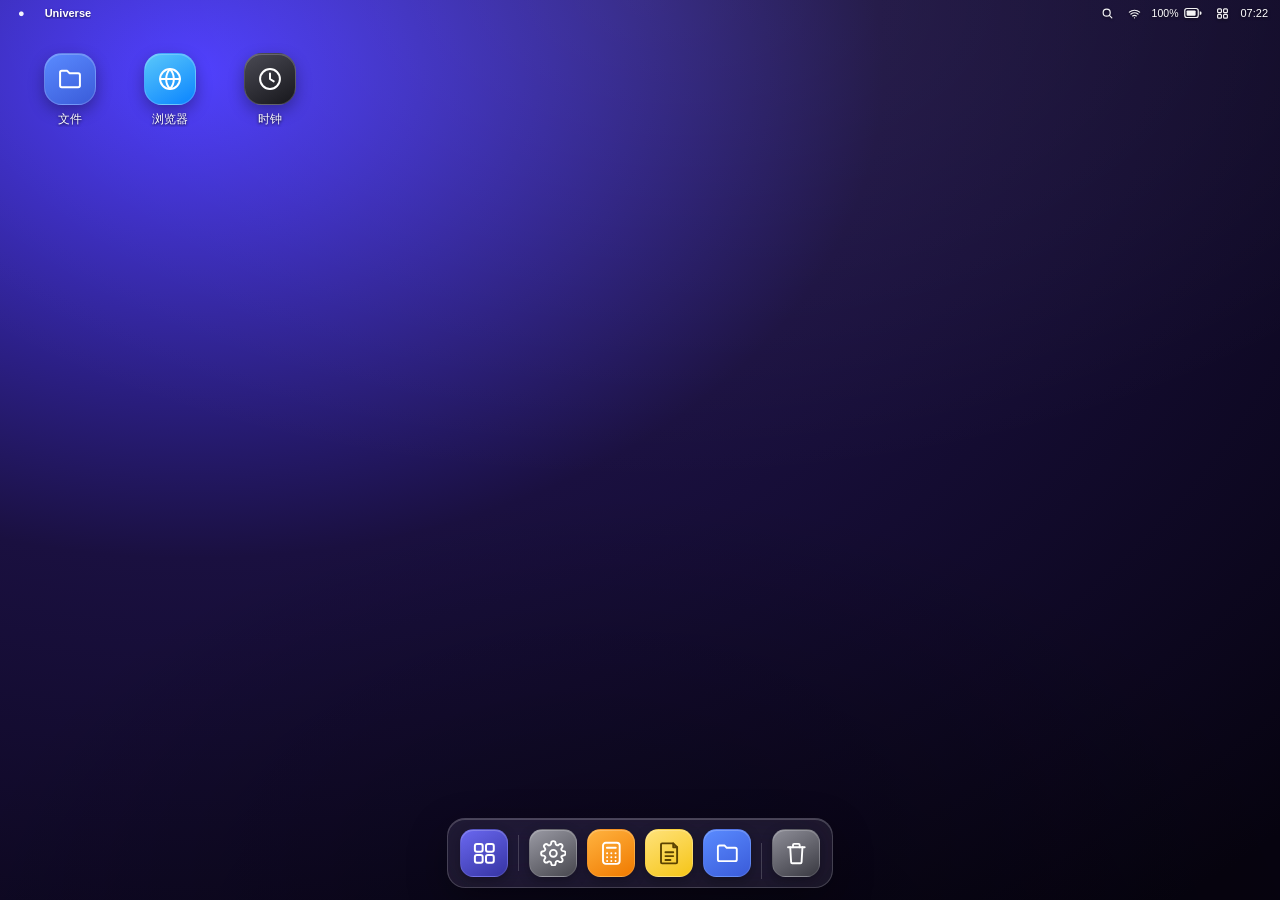
==== commit a7cb6642: "v70-v101: App Studio M5 multi-page + M6 visual builder (non-destructive code<->nodes parse, JS logic" ====
--- a/index.html
+++ b/index.html
@@ -1,4 +1,4 @@
-﻿<!DOCTYPE html>
+<!DOCTYPE html>
 <html lang="zh-CN" data-mode="dark">
 <head>
 <meta charset="UTF-8">
@@ -6,29 +6,23 @@
 <meta name="theme-color" content="#0b0b12">
 <title>Universe</title>
 <link rel="icon" href="data:image/svg+xml,%3Csvg xmlns='http://www.w3.org/2000/svg' viewBox='0 0 24 24'%3E%3Crect x='3.5' y='3.5' width='7' height='7' rx='1.8' fill='%236a68f0'/%3E%3Crect x='13.5' y='3.5' width='7' height='7' rx='1.8' fill='%235ac8fa'/%3E%3Crect x='3.5' y='13.5' width='7' height='7' rx='1.8' fill='%23ff9500'/%3E%3Crect x='13.5' y='13.5' width='7' height='7' rx='1.8' fill='%2334c759'/%3E%3C/svg%3E">
-<link rel="stylesheet" href="css/tokens.css?v=30">
-<link rel="stylesheet" href="css/layout.css?v=30">
-<link rel="stylesheet" href="css/ui.css?v=30">
-<link rel="stylesheet" href="css/apps.css?v=30">
+<link rel="stylesheet" href="css/tokens.css?v=152">
+<link rel="stylesheet" href="css/layout.css?v=152">
+<link rel="stylesheet" href="css/ui.css?v=152">
+<link rel="stylesheet" href="css/apps.css?v=152">
 </head>
 <body>
 
 <div id="statusbar">
   <div class="sb-left">
-    <div class="sb-apple">●</div>
+    <button type="button" class="sb-apple" aria-label="系统菜单">●</button>
     <div class="sb-appname" id="sbAppName">Universe</div>
-    <div class="sb-menus">
-      <span class="sb-menu-item" data-menu="file">文件</span>
-      <span class="sb-menu-item" data-menu="view">显示</span>
-      <span class="sb-menu-item" data-menu="win">窗口</span>
-      <span class="sb-menu-item" data-menu="help">帮助</span>
-    </div>
   </div>
   <div class="sb-right">
-    <div class="sb-icon" id="sbSearch"><svg width="13" height="13" viewBox="0 0 24 24" fill="none" stroke="currentColor" stroke-width="2.2" stroke-linecap="round"><circle cx="10.5" cy="10.5" r="6.5"/><path d="m20 20-4.5-4.5"/></svg></div>
-    <div class="sb-icon" id="sbWifi"><svg width="13" height="13" viewBox="0 0 24 24" fill="none" stroke="currentColor" stroke-width="2.2" stroke-linecap="round"><path d="M2.5 9.5a15 15 0 0 1 19 0"/><path d="M5.5 13a11 11 0 0 1 13 0"/><path d="M8.5 16.5a7 7 0 0 1 7 0"/><circle cx="12" cy="20" r="1.2" fill="currentColor" stroke="none"/></svg></div>
+    <button type="button" class="sb-icon" id="sbSearch" aria-label="搜索"><svg width="13" height="13" viewBox="0 0 24 24" fill="none" stroke="currentColor" stroke-width="2.2" stroke-linecap="round"><circle cx="10.5" cy="10.5" r="6.5"/><path d="m20 20-4.5-4.5"/></svg></button>
+    <button type="button" class="sb-icon" id="sbWifi" aria-label="Wi-Fi"><svg width="13" height="13" viewBox="0 0 24 24" fill="none" stroke="currentColor" stroke-width="2.2" stroke-linecap="round"><path d="M2.5 9.5a15 15 0 0 1 19 0"/><path d="M5.5 13a11 11 0 0 1 13 0"/><path d="M8.5 16.5a7 7 0 0 1 7 0"/><circle cx="12" cy="20" r="1.2" fill="currentColor" stroke="none"/></svg></button>
     <div class="sb-battery"><span id="sbBatteryPct">100%</span><div class="sb-icon"><svg width="18" height="12" viewBox="0 0 24 16" fill="none" stroke="currentColor" stroke-width="1.6"><rect x="1" y="2" width="18" height="12" rx="3"/><rect x="3.5" y="4.5" width="12" height="7" rx="1.2" fill="currentColor" stroke="none" id="sbBatteryFill"/><path d="M21 5.5v5a2 2 0 0 0 0-5z" fill="currentColor" stroke="none"/></svg></div></div>
-    <div class="sb-icon" id="sbControl"><svg width="13" height="13" viewBox="0 0 24 24" fill="none" stroke="currentColor" stroke-width="2.2" stroke-linecap="round"><rect x="3" y="3.5" width="7" height="7" rx="1.8"/><rect x="14" y="3.5" width="7" height="7" rx="1.8"/><rect x="3" y="13.5" width="7" height="7" rx="1.8"/><rect x="14" y="13.5" width="7" height="7" rx="1.8"/></svg></div>
+    <button type="button" class="sb-icon" id="sbControl" aria-label="控制中心"><svg width="13" height="13" viewBox="0 0 24 24" fill="none" stroke="currentColor" stroke-width="2.2" stroke-linecap="round"><rect x="3" y="3.5" width="7" height="7" rx="1.8"/><rect x="14" y="3.5" width="7" height="7" rx="1.8"/><rect x="3" y="13.5" width="7" height="7" rx="1.8"/><rect x="14" y="13.5" width="7" height="7" rx="1.8"/></svg></button>
     <div class="sb-time" id="sbTime">--:--</div>
   </div>
 </div>
@@ -87,45 +81,53 @@
   <div style="margin-top:8px;font-size:11px;color:var(--text-mute);text-align:center">控制中心</div>
 </div>
 
-<div id="startup-toast" class="toast" style="top:36px;bottom:auto">建议横屏使用，体验更佳</div>
+<div id="startup-toast" class="toast" style="top:36px;bottom:auto">横屏体验更佳</div>
 
 <!-- ===== 加载顺序 = core → render → apps → system → boot（均为传统 script，file:// 可用，无绝对路径，GitHub Pages 子路径可用） ===== -->
-<script src="js/core/store.js?v=30"></script>
-<script src="js/core/config.js?v=30"></script>
-<script src="js/core/theme.js?v=30"></script>
-<script src="js/core/fs.js?v=30"></script>
-<script src="js/core/utils.js?v=30"></script>
+<script src="js/core/store.js?v=152"></script>
+<script src="js/core/config.js?v=152"></script>
+<script src="js/core/theme.js?v=152"></script>
+<script src="js/core/fs.js?v=152"></script>
+<script src="js/core/zip.js?v=152"></script>
+<script src="js/core/utils.js?v=152"></script>
+<script src="js/core/sandbox.js?v=152"></script>
 
-<script src="js/render/res.js?v=30"></script>
-<script src="js/render/component.js?v=30"></script>
-<script src="js/render/svg-icons.js?v=30"></script>
-<script src="js/render/controls.js?v=30"></script>
-<script src="js/render/dialog.js?v=30"></script>
-<script src="js/render/toast.js?v=30"></script>
-<script src="js/render/menu.js?v=30"></script>
-<script src="js/render/window-frame.js?v=30"></script>
+<script src="js/render/res.js?v=152"></script>
+<script src="js/render/component.js?v=152"></script>
+<script src="js/render/svg-icons.js?v=152"></script>
+<script src="js/render/controls.js?v=152"></script>
+<script src="js/render/dialog.js?v=152"></script>
+<script src="js/render/toast.js?v=152"></script>
+<script src="js/render/menu.js?v=152"></script>
+<script src="js/render/toolbar.js?v=152"></script>
+<script src="js/render/window-frame.js?v=152"></script>
 
-<script src="js/apps/registry.js?v=30"></script>
-<script src="js/apps/settings.js?v=30"></script>
-<script src="js/apps/calculator.js?v=30"></script>
-<script src="js/apps/notes.js?v=30"></script>
-<script src="js/apps/clock.js?v=30"></script>
-<script src="js/apps/browser.js?v=30"></script>
-<script src="js/apps/files.js?v=30"></script>
-<script src="js/apps/text-editor.js?v=30"></script>
-<script src="js/apps/image-viewer.js?v=30"></script>
-<script src="js/apps/trash.js?v=30"></script>
+<script src="js/apps/registry.js?v=152"></script>
+<script src="js/apps/settings.js?v=152"></script>
+<script src="js/apps/calculator.js?v=152"></script>
+<script src="js/apps/notes.js?v=152"></script>
+<script src="js/apps/clock.js?v=152"></script>
+<script src="js/apps/browser.js?v=152"></script>
+<script src="js/apps/files.js?v=152"></script>
+<script src="js/apps/text-editor.js?v=152"></script>
+<script src="js/apps/image-viewer.js?v=152"></script>
+<script src="js/apps/trash.js?v=152"></script>
+<script src="js/apps/taskmanager.js?v=152"></script>
+<script src="js/apps/terminal.js?v=152"></script>
+<script src="js/apps/appstudio-ui.js?v=152"></script>
+<script src="js/apps/appstudio.js?v=152"></script>
+<script src="js/apps/vault.js?v=152"></script>
 
-<script src="js/system/layout.js?v=30"></script>
-<script src="js/system/window-manager.js?v=30"></script>
-<script src="js/system/spotlight.js?v=30"></script>
-<script src="js/system/statusbar.js?v=30"></script>
-<script src="js/system/control-center.js?v=30"></script>
-<script src="js/system/dock.js?v=30"></script>
-<script src="js/system/desktop.js?v=30"></script>
-<script src="js/system/launcher.js?v=30"></script>
-<script src="js/system/keyboard.js?v=30"></script>
-<script src="js/system/fps.js?v=30"></script>
-<script src="js/system/boot.js?v=30"></script>
+<script src="js/system/layout.js?v=152"></script>
+<script src="js/system/window-manager.js?v=152"></script>
+<script src="js/system/spotlight.js?v=152"></script>
+<script src="js/system/statusbar.js?v=152"></script>
+<script src="js/system/control-center.js?v=152"></script>
+<script src="js/system/dock.js?v=152"></script>
+<script src="js/system/desktop.js?v=152"></script>
+<script src="js/system/launcher.js?v=152"></script>
+<script src="js/system/keyboard.js?v=152"></script>
+<script src="js/system/fps.js?v=152"></script>
+<script src="js/system/boot.js?v=152"></script>
 </body>
 </html>
--- a/css/tokens.css
+++ b/css/tokens.css
@@ -9,6 +9,22 @@
 input,textarea{-webkit-user-select:text;user-select:text;font-family:inherit;-webkit-touch-callout:default}
 button{font-family:inherit}
 
+/* 内容可选：壳层禁选，但正文/代码/终端/文件名必须能选中 */
+.vault-text,.vault-plain,.vault-code,.vault-inline,.vault-think-b,.term-out,.term-cmd,.term-dir,
+.fm-name,.fm-meta,.as-debug-list,.as-debug-item,.st-about,.note-title{-webkit-user-select:text;user-select:text}
+
+/* 键盘可达：所有按钮统一焦点环 */
+button:focus-visible{outline:2px solid var(--accent);outline-offset:2px}
+
+/* 粗指针：热区下限（44px 目标由 ::after 透明区补足） */
+@media (pointer:coarse){
+  .ui-btn,.mini-btn,.sidebar-action-btn,.trash-btn,.st-nav,.as-run,.as-save,.as-btn,.as-back,
+  .as-snip-open,.as-card-op,.as-ptab-add,.as-new,.ub-pal,.ub-op,.ub-segb,.vault-tip,.vault-send,
+  .vault-mib,.vault-ib,.tm-kill,.br-bar button,.calc-keys button{min-height:36px}
+  .tool-btn,.primary-action,.ui-btn.icon,.vault-mib,.vault-ib,.draw-color{min-width:36px}
+  .tl::after{inset:-14px}
+}
+
 :root{
   --bg-root:#000;--bg-win:rgba(32,32,40,.82);--bg-panel:rgba(20,20,26,.72);--bg-menu:rgba(40,40,48,.94);
   --bg-input:rgba(255,255,255,.08);--bg-hover:rgba(255,255,255,.14);--bg-toolbar:rgba(0,0,0,.16);
@@ -18,6 +34,24 @@
   --shadow:0 24px 60px rgba(0,0,0,.5);--shadow-menu:0 16px 40px rgba(0,0,0,.5);
   --accent:#4da3ff;--accent-hover:#6db5ff;--danger:#ff6b6b;--warn:#ffb340;--ok:#34c759;
   --scrollbar:rgba(255,255,255,.18);
+  /* 圆角：只留 5 档（窗口按参考文件 18px） */
+  --r-win:18px;--r-panel:12px;--r-ctl:8px;--r-item:7px;--r-sm:6px;--r-pill:999px;
+  /* 动效：一条曲线 + 4 档时长（参考文件 tokens） */
+  --ease:cubic-bezier(.3,.7,.4,1.3);
+  --dur-fast:.14s;--dur:.18s;--dur-panel:.24s;--dur-win:.30s;
+  /* 强调/危险派生：基色是变量，切浅色自动跟随（禁止写死 rgba(77,163,255,…)） */
+  --acc-tint:color-mix(in srgb,var(--accent) 12%,transparent);
+  --acc-tint-strong:color-mix(in srgb,var(--accent) 22%,transparent);
+  --acc-sel:color-mix(in srgb,var(--accent) 30%,transparent);
+  --acc-line:color-mix(in srgb,var(--accent) 45%,transparent);
+  --acc-glow:color-mix(in srgb,var(--accent) 34%,transparent);
+  --danger-tint:color-mix(in srgb,var(--danger) 14%,transparent);
+  --danger-tint-strong:color-mix(in srgb,var(--danger) 22%,transparent);
+  --danger-line:color-mix(in srgb,var(--danger) 40%,transparent);
+  --warn-tint:color-mix(in srgb,var(--warn) 28%,transparent);
+  --on-accent:#fff;--dis:.35;
+  /* 代码高亮（浅色模式换深色字） */
+  --syn-kw:#c678dd;--syn-str:#98c379;--syn-com:#7f848e;--syn-num:#d19a66;--syn-cls:#61afef;
   /* 壳层文字对比色：主屏幕/桌面壳层文字始终白色（不随模式与壁纸切换） */
   --wp-text:#fff;--wp-text-soft:rgba(255,255,255,.88);--wp-text-dim:rgba(255,255,255,.55);--wp-text-mute:rgba(255,255,255,.35);
 }
@@ -29,6 +63,8 @@
   --border:rgba(0,0,0,.09);--border-strong:rgba(0,0,0,.14);
   --shadow:0 20px 50px rgba(0,0,0,.18);--shadow-menu:0 12px 32px rgba(0,0,0,.15);
   --accent:#0066ff;--accent-hover:#2b7fff;--scrollbar:rgba(0,0,0,.18);
+  --danger:#d70015;--warn:#b25000;--ok:#248a3d;
+  --syn-kw:#a626a4;--syn-str:#50a14f;--syn-com:#a0a1a7;--syn-num:#986801;--syn-cls:#4078f2;
 }
 
 ::-webkit-scrollbar{width:8px;height:8px}
--- a/css/layout.css
+++ b/css/layout.css
@@ -15,7 +15,7 @@
 
 /* ---------- 状态栏 ---------- */
 #statusbar{position:fixed;top:0;left:0;right:0;height:26px;display:flex;align-items:center;justify-content:space-between;
-  padding:0 12px;background:transparent;font-size:11px;color:#fff;
+  padding:0 12px;background:transparent;font-size:11px;color:var(--wp-text);
   text-shadow:0 1px 3px rgba(0,0,0,.75),0 0 2px rgba(0,0,0,.5);
   z-index:11000;touch-action:none;pointer-events:none;user-select:none;
   transition:opacity .25s,transform .25s}
@@ -24,73 +24,178 @@
 html.forced-landscape #statusbar{transform:rotate(90deg);transform-origin:0 0;left:100vw;top:0;width:100vh;height:26px}
 #statusbar{color:var(--wp-text);text-shadow:0 1px 3px rgba(0,0,0,.6)}
 .sb-left{display:flex;align-items:center;gap:14px;flex:1;min-width:0;font-weight:500}
-.sb-apple{font-size:11px;line-height:1;opacity:.95;padding:2px 0;cursor:pointer}
+.sb-apple{font-size:11px;line-height:1;opacity:.95;padding:3px 6px;border:none;background:none;color:inherit;
+  font-family:inherit;cursor:pointer;border-radius:var(--r-sm);transition:background var(--dur-fast)}
+.sb-apple:hover{background:rgba(255,255,255,.14)}
 .sb-appname{font-weight:600;font-size:11px;white-space:nowrap;overflow:hidden;text-overflow:ellipsis}
-.sb-menus{display:flex;align-items:center;gap:10px}
-.sb-menu-item{padding:1px 2px;font-size:11px;cursor:pointer;white-space:nowrap;opacity:.85}
-.sb-menu-item:hover{opacity:1}
 .sb-right{display:flex;align-items:center;gap:8px;flex:0 0 auto}
-.sb-icon{display:flex;align-items:center;justify-content:center;width:14px;height:14px;cursor:pointer;opacity:.95}
+.sb-icon{display:flex;align-items:center;justify-content:center;min-width:16px;height:18px;padding:1px 3px;border:none;
+  background:none;color:inherit;cursor:pointer;opacity:.95;border-radius:var(--r-sm);transition:background var(--dur-fast)}
+button.sb-icon:hover{background:rgba(255,255,255,.12)}
 .sb-icon svg{display:block;filter:drop-shadow(0 1px 1.5px rgba(0,0,0,.6))}
 .sb-battery{display:flex;align-items:center;gap:3px;font-size:10.5px;font-variant-numeric:tabular-nums}
 .sb-time{font-size:11px;font-variant-numeric:tabular-nums;font-weight:500;white-space:nowrap}
-@media (max-width:760px){#statusbar{height:24px;padding:0 10px;font-size:10.5px}.sb-menus{display:none}.sb-right{gap:6px}}
+@media (max-width:760px){#statusbar{height:24px;padding:0 10px;font-size:10.5px}.sb-right{gap:6px}}
 
 /* ---------- 桌面图标 ---------- */
 #icons-layer{position:absolute;inset:0;touch-action:none;padding-top:28px;transition:opacity .25s}
 #icons-layer.ui-hidden{opacity:0;pointer-events:none}
 .desk-icon{position:absolute;display:flex;flex-direction:column;align-items:center;justify-content:center;gap:6px;
-  touch-action:none;cursor:default;transition:left .2s cubic-bezier(.22,1,.36,1),top .2s cubic-bezier(.22,1,.36,1)}
+  touch-action:none;cursor:default;transition:left var(--dur-panel) var(--ease),top var(--dur-panel) var(--ease)}
 .desk-icon.dragging{transition:none;z-index:900;filter:drop-shadow(0 16px 26px rgba(0,0,0,.55))}
-.desk-icon .ic{width:52px;height:52px;border-radius:15px;display:grid;place-items:center;
+.desk-icon .ic{width:52px;height:52px;border-radius:var(--r-win);display:grid;place-items:center;
   border:1px solid var(--border-strong);box-shadow:0 6px 16px rgba(0,0,0,.32),inset 0 1px 0 rgba(255,255,255,.2);
   transition:transform .15s,filter .15s;overflow:hidden}
 .desk-icon .ic svg{width:56%;height:56%;display:block}
 .desk-icon .ic img{width:100%;height:100%;object-fit:cover;display:block}
 .desk-icon .lb{font-size:11.5px;line-height:1.3;color:var(--wp-text);text-shadow:0 1px 3px rgba(0,0,0,.85);
-  max-width:100%;padding:1px 6px;border-radius:5px;overflow:hidden;text-overflow:ellipsis;white-space:nowrap}
+  max-width:100%;padding:1px 6px;border-radius:var(--r-sm);overflow:hidden;text-overflow:ellipsis;white-space:nowrap}
 .desk-icon.pressed .ic{transform:scale(.94);filter:brightness(1.1)}
 .desk-icon.menu-anchor .ic{filter:brightness(1.22) drop-shadow(0 0 8px rgba(255,255,255,.3))}
-.desk-icon.desk-new{animation:deskIn .42s cubic-bezier(.34,1.56,.64,1)}
+.desk-icon.desk-new{animation:deskIn var(--dur-panel) var(--ease)}
 @keyframes deskIn{0%{opacity:0;transform:scale(.4) translateY(-18px)}100%{opacity:1;transform:scale(1) translateY(0)}}
-.desk-icon.desk-leaving{animation:deskOut .26s cubic-bezier(.4,0,.6,1) forwards;pointer-events:none}
+.desk-icon.desk-leaving{animation:deskOut var(--dur) var(--ease) forwards;pointer-events:none}
 @keyframes deskOut{0%{opacity:1;transform:scale(1)}100%{opacity:0;transform:scale(.3)}}
-#ghost{position:absolute;border-radius:16px;pointer-events:none;opacity:0;z-index:1;
-  background:rgba(255,255,255,.1);border:1.5px dashed rgba(255,255,255,.45);transition:opacity .15s}
+#ghost{position:absolute;border-radius:var(--r-panel);pointer-events:none;opacity:0;z-index:1;
+  background:rgba(255,255,255,.1);border:1px dashed rgba(255,255,255,.45);transition:opacity var(--dur-fast)}
 #ghost.on{opacity:1}
-@keyframes iconPopOut{0%{transform:scale(1)}26%{transform:scale(.78)}56%{transform:scale(1.22)}78%{transform:scale(.94)}100%{transform:scale(1)}}
-@keyframes iconPopIn{0%{transform:scale(1)}32%{transform:scale(1.24)}66%{transform:scale(.82)}100%{transform:scale(1)}}
-.desk-icon.icon-pop-out .ic,.dock-item.icon-pop-out .di-ic{animation:iconPopOut .52s cubic-bezier(.34,1.4,.64,1)}
-.desk-icon.icon-pop-in .ic,.dock-item.icon-pop-in .di-ic{animation:iconPopIn .52s cubic-bezier(.34,1.4,.64,1)}
+@keyframes iconPopOut{0%{transform:scale(1)}26%{transform:scale(.86)}56%{transform:scale(1.1)}78%{transform:scale(.96)}100%{transform:scale(1)}}
+@keyframes iconPopIn{0%{transform:scale(1)}32%{transform:scale(1.12)}66%{transform:scale(.9)}100%{transform:scale(1)}}
+.desk-icon.icon-pop-out .ic,.dock-item.icon-pop-out .di-ic{animation:iconPopOut var(--dur-panel) var(--ease)}
+.desk-icon.icon-pop-in .ic,.dock-item.icon-pop-in .di-ic{animation:iconPopIn var(--dur-panel) var(--ease)}
 
 /* ---------- 窗口 ---------- */
 #win-layer{position:absolute;inset:0;pointer-events:none}
 .window{position:absolute;pointer-events:auto;display:flex;flex-direction:column;min-width:400px;min-height:280px;color:var(--text);
-  border-radius:15px;overflow:hidden;background:var(--bg-win);
+  border-radius:var(--r-win);overflow:hidden;background:var(--bg-win);
   backdrop-filter:blur(32px) saturate(180%);-webkit-backdrop-filter:blur(32px) saturate(180%);
-  box-shadow:var(--shadow),0 0 0 1px var(--border);transition:box-shadow .2s,border-radius .2s}
+  box-shadow:var(--shadow),0 0 0 1px var(--border);transition:box-shadow var(--dur),border-radius var(--dur);
+  container-type:inline-size}
 .window.focused{box-shadow:0 30px 80px rgba(0,0,0,.65),0 0 0 1px var(--border-strong)}
-.window.entering{animation:winIn .42s cubic-bezier(.22,1,.36,1) both}
-@keyframes winIn{0%{opacity:0;transform:scale(.08)}50%{opacity:1}76%{transform:scale(1.016)}100%{opacity:1;transform:scale(1)}}
-.window.closing,.window.minimizing{animation:winOut .3s cubic-bezier(.4,0,.6,1) forwards;pointer-events:none}
-@keyframes winOut{0%{opacity:1;transform:scale(1)}30%{transform:scale(1.022)}100%{opacity:0;transform:scale(.08)}}
+.window.entering{animation:winIn var(--dur-win) var(--ease) both}
+/* 开启：从锚点明显放大 + 淡入，行程与收起对称，回弹不超过 1 */
+@keyframes winIn{0%{opacity:0;transform:scale(.72)}100%{opacity:1;transform:scale(1)}}
+.window.closing,.window.minimizing{animation:winOut var(--dur-win) var(--ease) forwards;pointer-events:none}
+/* 收起：先轻微一顿再加速缩向锚点（Dock 图标优先），等价 macOS 的“缩放”最小化效果 */
+@keyframes winOut{0%{opacity:1;transform:scale(1)}18%{opacity:1;transform:scale(.96)}100%{opacity:0;transform:scale(.16)}}
 
 .win-bar{flex:0 0 42px;height:42px;display:flex;align-items:center;gap:12px;padding:0 12px;
   background:transparent;border-bottom:1px solid var(--border);touch-action:none;cursor:default}
-.traffic{display:flex;align-items:center;justify-content:center;gap:8px;flex:0 0 auto;position:relative;color:#fff}
-html[data-mode="light"] .traffic{color:#1a1a1f}
-.tl{width:12px;height:12px;border-radius:50%;border:none;padding:0;cursor:pointer;position:relative;transition:background .15s,width .2s,height .2s,opacity .18s}
-.tl::after{content:'';position:absolute;inset:-9px}
+.traffic{display:flex;align-items:center;justify-content:center;gap:8px;flex:0 0 auto;position:relative;color:var(--text);
+  opacity:.55;transition:opacity var(--dur)}
+.window:hover .traffic,.window:focus-within .traffic{opacity:1}
+/* 失焦：降饱和 + 降亮度，保留色相（等价 macOS） */
+.window:not(.focused) .traffic{opacity:.5;filter:saturate(.15) brightness(.7)}
+.window:not(.focused):hover .traffic{filter:saturate(.4) brightness(.85)}
+.tl{width:13px;height:13px;border-radius:50%;border:none;padding:0;cursor:pointer;position:relative;
+  display:flex;align-items:center;justify-content:center;transition:filter var(--dur-fast)}
+/* 视觉 13px、热区 28×28 */
+.tl::after{content:'';position:absolute;inset:-8px;border-radius:50%}
+.tl:hover{filter:brightness(1.15)}
+.tl-glyph{display:block;width:8px;height:8px;opacity:0;transition:opacity var(--dur-fast);pointer-events:none}
+.tl.close .tl-glyph{color:#7d0d05}
+.tl.min .tl-glyph{color:#96620a}
+.tl.max .tl-glyph{color:#0a5a13}
+.traffic:hover .tl-glyph{opacity:1}
 .tl.close{background:#ff5f57}.tl.min{background:#febc2e}.tl.max{background:#28c840}
-.window:not(.focused) .tl.close,.window:not(.focused) .tl.min,.window:not(.focused) .tl.max{background:#8e8e93}
 .win-title{font-size:13px;font-weight:600;color:var(--text-soft);overflow:hidden;text-overflow:ellipsis;white-space:nowrap;display:flex;align-items:center;gap:6px}
-.win-title .title-menu-btn{font-size:10px;opacity:.6;cursor:pointer;padding:2px 4px;border-radius:4px}
+.win-title .title-menu-btn{font-size:10px;opacity:.6;cursor:pointer;padding:2px 4px;border-radius:var(--r-sm)}
 .win-title .title-menu-btn:hover{opacity:1;background:var(--bg-hover)}
 .win-body{flex:1;overflow:auto;position:relative;-webkit-overflow-scrolling:touch}
 .win-resize{position:absolute;right:0;bottom:0;width:26px;height:26px;cursor:nwse-resize;touch-action:none;z-index:5}
 .win-resize::after{content:'';position:absolute;right:9px;bottom:9px;width:8px;height:8px;
   border-right:1.8px solid var(--text-dim);border-bottom:1.8px solid var(--text-dim);border-bottom-right-radius:3px;pointer-events:none}
 
+/* ---------- 声明式工具栏：窗口外缘的 Satellite 卫星条 ---------- */
+/* 卫星条悬在窗口外侧 10px，完全不占内容区；应用只声明「要哪些工具」 */
+.win-satellite{--sat-w:36px;--sat-r:18px;
+  position:absolute;z-index:8;display:flex;gap:8px;align-items:flex-start;cursor:grab;touch-action:none;
+  min-width:var(--sat-w);min-height:var(--sat-w);will-change:left,top}
+.win-satellite.dragging{cursor:grabbing}
+.win-satellite.is-empty{display:none}
+.win-satellite[data-position="right"]{left:calc(100% + 10px);top:0}
+.win-satellite[data-position="left"]{right:calc(100% + 10px);top:0}
+.win-satellite[data-position="top"]{left:0;bottom:calc(100% + 10px)}
+.win-satellite[data-position="bottom"]{left:0;top:calc(100% + 10px)}
+.win-satellite[data-position="left"],.win-satellite[data-position="right"]{flex-direction:column}
+.win-satellite[data-position="top"],.win-satellite[data-position="bottom"]{flex-direction:row}
+
+.win-satellite__inner{display:grid;
+  transition:grid-template-rows .36s cubic-bezier(.34,1.56,.64,1),grid-template-columns .36s cubic-bezier(.34,1.56,.64,1)}
+.win-satellite[data-position="left"] .win-satellite__inner,
+.win-satellite[data-position="right"] .win-satellite__inner{grid-template-rows:1fr;grid-template-columns:auto}
+.win-satellite[data-position="top"] .win-satellite__inner,
+.win-satellite[data-position="bottom"] .win-satellite__inner{grid-template-rows:auto;grid-template-columns:1fr}
+.win-satellite.collapsed[data-position="left"] .win-satellite__inner,
+.win-satellite.collapsed[data-position="right"] .win-satellite__inner{grid-template-rows:0fr}
+.win-satellite.collapsed[data-position="top"] .win-satellite__inner,
+.win-satellite.collapsed[data-position="bottom"] .win-satellite__inner{grid-template-columns:0fr}
+
+.win-satellite__content{min-width:0;min-height:0;overflow:hidden;display:flex;gap:8px;transition:opacity .2s ease}
+.win-satellite[data-position="left"] .win-satellite__content,
+.win-satellite[data-position="right"] .win-satellite__content{flex-direction:column;align-items:center}
+.win-satellite[data-position="top"] .win-satellite__content,
+.win-satellite[data-position="bottom"] .win-satellite__content{flex-direction:row;align-items:center}
+.win-satellite.collapsed .win-satellite__content{opacity:0}
+
+/* 收纳态：三条水平短线（不再暗示红绿灯） */
+.win-satellite__trigger{position:absolute;top:0;left:0;width:var(--sat-w);height:var(--sat-w);padding:0;
+  border-radius:var(--sat-r);background:var(--bg-win);border:1px solid var(--border);box-shadow:var(--shadow-menu);
+  display:flex;flex-direction:column;align-items:center;justify-content:center;gap:4px;cursor:pointer;
+  opacity:0;pointer-events:none;transition:opacity .2s ease;
+  backdrop-filter:blur(20px) saturate(160%);-webkit-backdrop-filter:blur(20px) saturate(160%)}
+.win-satellite.collapsed .win-satellite__trigger{opacity:1;pointer-events:auto}
+.win-satellite__trigger .bar{width:14px;height:1.5px;background:var(--text-soft);border-radius:1px;flex-shrink:0}
+
+/* 工具胶囊：36px 宽 / 18px 圆角，26px 正圆按钮，1px 分隔线 */
+.toolbar-pill{display:flex;align-items:center;gap:1px;flex-shrink:0;border-radius:var(--sat-r);
+  background:var(--bg-win);border:1px solid var(--border);box-shadow:var(--shadow-menu);
+  backdrop-filter:blur(20px) saturate(160%);-webkit-backdrop-filter:blur(20px) saturate(160%)}
+.win-satellite[data-position="left"] .toolbar-pill,
+.win-satellite[data-position="right"] .toolbar-pill{flex-direction:column;width:var(--sat-w);padding:5px 0}
+.win-satellite[data-position="top"] .toolbar-pill,
+.win-satellite[data-position="bottom"] .toolbar-pill{flex-direction:row;height:var(--sat-w);padding:0 5px}
+.toolbar-pill.is-empty{display:none}
+.tool-btn{width:26px;height:26px;border-radius:50%;border:none;background:transparent;color:var(--text-soft);
+  display:flex;align-items:center;justify-content:center;flex-shrink:0;cursor:pointer;padding:0;
+  transition:background .12s ease,color .12s ease}
+.tool-btn:hover{background:var(--bg-hover);color:var(--text)}
+.tool-btn:active{background:var(--bg-fill)}
+.tool-btn.on{color:var(--accent);background:var(--bg-fill)}
+.tool-btn:disabled{opacity:.35;pointer-events:none}
+.tool-btn svg{width:13px;height:13px;display:block;pointer-events:none}
+.toolbar__divider{background:var(--border);flex-shrink:0}
+.win-satellite[data-position="left"] .toolbar__divider,
+.win-satellite[data-position="right"] .toolbar__divider{width:14px;height:1px;margin:3px 0}
+.win-satellite[data-position="top"] .toolbar__divider,
+.win-satellite[data-position="bottom"] .toolbar__divider{width:1px;height:14px;margin:0 3px}
+
+/* 收尾主操作：36px 实心强调色正圆 */
+.primary-action{width:var(--sat-w);height:var(--sat-w);border-radius:50%;border:none;background:var(--accent);
+  color:var(--on-accent);display:flex;align-items:center;justify-content:center;flex-shrink:0;cursor:pointer;padding:0;
+  box-shadow:0 8px 24px var(--acc-glow),0 0 0 .5px rgba(0,0,0,.5);
+  transition:background .12s ease,transform .12s ease}
+.primary-action:hover{background:var(--accent-hover)}
+.primary-action:active{transform:scale(.94)}
+.primary-action svg{width:15px;height:15px;display:block;pointer-events:none}
+.primary-action.is-empty{display:none}
+
+/* 无标题栏窗口：红绿灯浮在内容左上角，整窗交给内容 */
+.window.chromeless{overflow:hidden}
+.window.chromeless .win-float{position:absolute;top:16px;left:18px;z-index:7;pointer-events:none}
+.window.chromeless .win-float>*{pointer-events:auto}
+.window.chromeless .win-body{flex:1;min-height:0;padding-top:48px}
+/* 卫星条锚盒：与窗口同位置同尺寸，自身不拦截指针，卫星条伸出窗口外缘 */
+.win-sat-anchor{position:absolute;pointer-events:none}
+.win-sat-anchor .win-satellite{pointer-events:auto}
+/* 窗口极窄时红绿灯缩小 */
+@container (max-width:280px){
+  .traffic{gap:6px}
+  .tl{width:10px;height:10px}
+  .tl::after{inset:-7px}
+  .tl-glyph{width:6px;height:6px}
+}
+
 .window.fullscreen{border-radius:0 !important;left:0 !important;top:0 !important;width:100vw !important;height:100vh !important;
   box-shadow:none,0 0 0 1px var(--border)}
 .window.fullscreen .win-bar{display:flex}
@@ -100,14 +205,14 @@
 .window.with-sidebar .win-bar{display:none}
 .window.with-sidebar .sidebar-float{
   position:absolute;left:8px;top:8px;bottom:8px;width:180px;
-  border-radius:12px;background:rgba(0,0,0,.18);border:1px solid var(--border);
+  border-radius:var(--r-panel);background:rgba(0,0,0,.18);border:1px solid var(--border);
   overflow:hidden;display:flex;flex-direction:column;z-index:4}
 html[data-mode="light"] .window.with-sidebar .sidebar-float{background:rgba(0,0,0,.04)}
 .window.with-sidebar .win-content{
   position:absolute;left:196px;right:8px;top:8px;bottom:8px;
-  border-radius:12px;overflow:hidden;display:flex;flex-direction:column;background:transparent}
+  border-radius:var(--r-panel);overflow:hidden;display:flex;flex-direction:column;background:transparent}
 .window.with-sidebar .win-content .win-body{
-  flex:1;padding:0;border-radius:12px;overflow:hidden;display:flex;flex-direction:column;background:transparent}
+  flex:1;padding:0;border-radius:var(--r-panel);overflow:hidden;display:flex;flex-direction:column;background:transparent}
 .window.with-sidebar .win-content .win-body > *{flex:1;min-height:0}
 .sidebar-head{display:flex;align-items:center;gap:10px;padding:10px 10px 8px;flex:0 0 auto;
   border-bottom:1px solid var(--border);touch-action:none;cursor:default}
@@ -116,37 +221,37 @@
 .sidebar-body{flex:1;overflow-y:auto;min-height:0;padding:8px 6px 10px}
 
 /* ---------- Dock ---------- */
-:root{--dock-item-size:52px;--dock-icon-size:48px;--dock-gap:8px;--dock-radius:22px;--dock-pad-y:8px}
+:root{--dock-item-size:52px;--dock-icon-size:48px;--dock-gap:8px;--dock-radius:var(--r-win);--dock-pad-y:8px}
 #dock{position:absolute;left:50%;bottom:12px;transform:translateX(-50%);display:flex;align-items:center;gap:var(--dock-gap);
   padding:var(--dock-pad-y) 10px;border-radius:var(--dock-radius);z-index:600;
   background:var(--bg-input);backdrop-filter:blur(30px) saturate(180%);-webkit-backdrop-filter:blur(30px) saturate(180%);
   border:1px solid var(--border-strong);box-shadow:0 14px 40px rgba(0,0,0,.32),inset 0 1px 0 rgba(255,255,255,.2);
   touch-action:none;max-width:calc(100vw - 16px);overflow:visible;
-  transition:transform .38s cubic-bezier(.32,.72,.34,1),background .15s,box-shadow .15s,opacity .25s}
+  transition:transform var(--dur-panel) var(--ease),background var(--dur-fast),box-shadow var(--dur-fast),opacity var(--dur-panel)}
 #dock.docked{transform:translateX(-50%) translateY(calc(100% + 40px))}
 #dock.ui-hidden{opacity:0;pointer-events:none;transform:translateX(-50%) translateY(calc(100% + 40px))}
-#dock.dock-target{background:rgba(255,179,64,.28);box-shadow:0 14px 40px rgba(0,0,0,.32),inset 0 1px 0 rgba(255,255,255,.2),0 0 0 2px #ffb340}
+#dock.dock-target{background:var(--warn-tint);box-shadow:0 14px 40px rgba(0,0,0,.32),inset 0 1px 0 rgba(255,255,255,.2),0 0 0 2px var(--warn)}
 .dock-sep{width:1px;height:calc(var(--dock-item-size)*.7);background:var(--border-strong);margin:0 2px;flex:0 0 auto}
 .dock-inner{display:flex;align-items:flex-end;gap:var(--dock-gap);overflow:visible;max-width:calc(100vw - 100px);padding-top:24px;margin-top:-24px}
 .dock-item{width:var(--dock-item-size);height:var(--dock-item-size);padding:0;
   border-radius:calc(var(--dock-item-size)*.27);display:grid;place-items:center;position:relative;cursor:pointer;border:none;background:none;flex:0 0 auto;
-  transition:transform .18s cubic-bezier(.2,.9,.3,1.5),opacity .18s,filter .18s;touch-action:none;
+  transition:transform var(--dur) var(--ease),opacity var(--dur),filter var(--dur);touch-action:none;
   transform-origin:center bottom}
 .dock-item .di-ic{width:var(--dock-icon-size);height:var(--dock-icon-size);border-radius:calc(var(--dock-icon-size)*.28);
   display:grid;place-items:center;border:1px solid var(--border);box-shadow:0 4px 12px rgba(0,0,0,.3),inset 0 1px 0 rgba(255,255,255,.2);
-  transition:width .28s,height .28s,border-radius .28s,transform .18s cubic-bezier(.2,.9,.3,1.5)}
+  transition:width var(--dur-panel),height var(--dur-panel),border-radius var(--dur-panel),transform var(--dur) var(--ease)}
 .dock-item .di-ic svg{width:58%;height:58%;display:block}
 .dock-item:active{transform:scale(.95)}
 .dock-item.pressed{transform:scale(.94)}
 .dock-item.running::after{content:'';position:absolute;bottom:-5px;left:50%;transform:translateX(-50%);width:4px;height:4px;border-radius:50%;background:var(--text-dim)}
 .dock-item.dragging{opacity:.45;transform:scale(.88)}
 .dock-item.removing{opacity:.25;filter:grayscale(1);transform:scale(.75)}
-.dock-item.dock-new{animation:dockIn .42s cubic-bezier(.34,1.56,.64,1)}
+.dock-item.dock-new{animation:dockIn var(--dur-panel) var(--ease)}
 @keyframes dockIn{0%{opacity:0;transform:scale(0) translateY(20px)}100%{opacity:1;transform:scale(1) translateY(0)}}
-.dock-item.dock-leaving{animation:dockOut .26s cubic-bezier(.4,0,.6,1) forwards;pointer-events:none}
+.dock-item.dock-leaving{animation:dockOut var(--dur) var(--ease) forwards;pointer-events:none}
 @keyframes dockOut{0%{opacity:1;transform:scale(1)}100%{opacity:0;transform:scale(0)}}
 .dock-item.menu-anchor .di-ic{filter:brightness(1.22) drop-shadow(0 0 8px rgba(255,255,255,.3))}
-#home-indicator{position:fixed;left:50%;bottom:0;transform:translateX(-50%);width:134px;height:5px;border-radius:2.5px;
+#home-indicator{position:fixed;left:50%;bottom:0;transform:translateX(-50%);width:134px;height:5px;border-radius:var(--r-pill);
   background:var(--text-mute);cursor:pointer;opacity:0;pointer-events:none;transition:opacity .25s,background .2s,width .25s;z-index:599}
 #home-indicator.visible{opacity:1;pointer-events:auto}
 #home-indicator:active{background:var(--text-dim);width:150px}
@@ -154,41 +259,41 @@
 /* ---------- 启动台 ---------- */
 #launcher{position:absolute;inset:0;z-index:800;display:flex;flex-direction:column;align-items:center;padding:5vh 6vw;overflow:auto;color:var(--text);
   background:rgba(8,8,14,.45);backdrop-filter:blur(44px) saturate(160%);-webkit-backdrop-filter:blur(44px) saturate(160%);
-  opacity:0;pointer-events:none;transform:scale(1.05);transition:opacity .22s,transform .22s}
+  opacity:0;pointer-events:none;transform:scale(1.05);transition:opacity var(--dur-panel),transform var(--dur-panel)}
 html[data-mode="light"] #launcher{background:rgba(240,240,248,.55)}
 #launcher.open{opacity:1;pointer-events:auto;transform:scale(1)}
-.launcher-search input{width:300px;max-width:70vw;height:38px;border-radius:11px;padding:0 16px;font-size:14px;outline:none;
+.launcher-search input{width:300px;max-width:70vw;height:32px;border-radius:var(--r-ctl);padding:0 16px;font-size:14px;outline:none;
   border:1px solid var(--border-strong);background:var(--bg-input);color:var(--text);text-align:center}
 .launcher-search input::placeholder{color:var(--text-mute)}
 .launcher-grid{display:grid;grid-template-columns:repeat(auto-fill,minmax(104px,1fr));gap:26px 12px;width:100%;max-width:880px;margin-top:38px}
 .launcher-item{display:flex;flex-direction:column;align-items:center;gap:9px;cursor:pointer;border:none;background:none;color:var(--text);touch-action:none}
-.launcher-item .ic{width:66px;height:66px;border-radius:18px;display:grid;place-items:center;border:1px solid var(--border-strong);
+.launcher-item .ic{width:66px;height:66px;border-radius:var(--r-win);display:grid;place-items:center;border:1px solid var(--border-strong);
   box-shadow:0 8px 20px rgba(0,0,0,.28),inset 0 1px 0 rgba(255,255,255,.2);transition:transform .16s}
 .launcher-item .ic svg{width:56%;height:56%;display:block}
 .launcher-item:active .ic{transform:scale(.9)}
 .launcher-item span{font-size:12px;opacity:.9}
-.launcher-item.in-dock .ic,.launcher-item.on-desk .ic{box-shadow:0 8px 20px rgba(0,0,0,.28),inset 0 1px 0 rgba(255,255,255,.2),0 0 0 2px var(--accent)}
+.launcher-item.in-dock .ic,.launcher-item.on-desk .ic{box-shadow:0 8px 20px rgba(0,0,0,.28),inset 0 1px 0 rgba(255,255,255,.2)}
 .launcher-item.menu-anchor .ic{filter:brightness(1.2) drop-shadow(0 0 12px rgba(255,255,255,.4));transform:scale(1.06)}
 .launcher-empty{color:var(--text-dim);font-size:14px;margin-top:40px}
 
 /* ---------- 控制中心 ---------- */
 #control-center{position:fixed;top:34px;right:12px;width:320px;max-width:calc(100vw - 24px);color:var(--text);
   background:rgba(36,36,44,.5);backdrop-filter:blur(32px) saturate(180%);-webkit-backdrop-filter:blur(32px) saturate(180%);
-  border:1px solid var(--border-strong);border-radius:16px;padding:16px;z-index:15000;
+  border:1px solid var(--border-strong);border-radius:var(--r-win);padding:16px;z-index:15000;
   box-shadow:0 20px 60px rgba(0,0,0,.5);
   opacity:0;pointer-events:none;transform:translateY(-8px) scale(.96);transform-origin:top right;
-  transition:opacity .2s,transform .2s}
+  transition:opacity var(--dur),transform var(--dur)}
 html[data-mode="light"] #control-center{background:rgba(245,246,250,.55)}
 #control-center.open{opacity:1;pointer-events:auto;transform:translateY(0) scale(1)}
 .cc-grid{display:grid;grid-template-columns:repeat(2,1fr);gap:8px;margin-bottom:12px}
-.cc-tile{background:var(--bg-fill);border:1px solid var(--border);border-radius:12px;padding:10px;
+.cc-tile{background:var(--bg-fill);border:1px solid var(--border);border-radius:var(--r-panel);padding:10px;
   display:flex;flex-direction:column;gap:4px;cursor:pointer;transition:background .15s,border-color .15s;min-height:60px}
 .cc-tile:hover{background:var(--bg-hover)}
-.cc-tile.active{background:var(--accent);border-color:var(--accent);color:#fff}
+.cc-tile.active{background:var(--acc-tint);border-color:var(--accent);color:var(--accent)}
 .cc-tile-label{font-size:11px;font-weight:600;opacity:.9}
 .cc-tile-sub{font-size:10px;opacity:.6}
 .cc-slider-row{display:flex;align-items:center;gap:10px;padding:8px 0}
 .cc-slider-row label{font-size:12px;min-width:32px;color:var(--text-dim)}
-.cc-slider-row input{flex:1;height:6px;border-radius:3px;background:var(--bg-input);outline:none;-webkit-appearance:none;appearance:none}
-.cc-slider-row input::-webkit-slider-thumb{-webkit-appearance:none;width:16px;height:16px;border-radius:50%;background:#fff;cursor:pointer;box-shadow:0 1px 3px rgba(0,0,0,.3)}
-.cc-slider-row input::-moz-range-thumb{width:16px;height:16px;border-radius:50%;background:#fff;cursor:pointer;border:none}
+.cc-slider-row input{flex:1;height:8px;border-radius:4px;background:var(--bg-input);outline:none;-webkit-appearance:none;appearance:none}
+.cc-slider-row input::-webkit-slider-thumb{-webkit-appearance:none;width:14px;height:14px;border-radius:50%;background:#fff;cursor:pointer;box-shadow:0 1px 3px rgba(0,0,0,.3)}
+.cc-slider-row input::-moz-range-thumb{width:14px;height:14px;border-radius:50%;background:#fff;cursor:pointer;border:none}
--- a/css/ui.css
+++ b/css/ui.css
@@ -1,29 +1,68 @@
-/* ============================================================
+﻿/* ============================================================
    Universe OS · 渲染层 · ui.css
    通用 UI 组件：右键菜单、模态弹窗、toast、按钮、通用侧栏条目
    ============================================================ */
 
 /* ---------- 右键菜单 ---------- */
-.ctxmenu-popup{position:fixed;min-width:160px;padding:5px;border-radius:10px;background:var(--bg-menu);color:var(--text);
+.ctxmenu-popup{position:fixed;min-width:160px;padding:5px;border-radius:var(--r-panel);background:var(--bg-menu);color:var(--text);
   backdrop-filter:blur(24px);-webkit-backdrop-filter:blur(24px);border:1px solid var(--border-strong);
-  box-shadow:var(--shadow-menu);animation:menuIn .18s cubic-bezier(.22,1,.36,1);z-index:20000}
+  box-shadow:var(--shadow-menu);animation:menuIn var(--dur) var(--ease);z-index:20000}
 @keyframes menuIn{0%{opacity:0;transform:scale(.92) translateY(-4px)}100%{opacity:1;transform:scale(1) translateY(0)}}
-.ctx-item{display:flex;align-items:center;justify-content:space-between;padding:8px 12px;border-radius:6px;
+.ctx-item{display:flex;align-items:center;justify-content:space-between;padding:8px 12px;border-radius:var(--r-item);
+  border:none;background:none;width:100%;font-family:inherit;text-align:left;
   color:var(--text);font-size:13px;cursor:pointer;white-space:nowrap;gap:20px}
 .ctx-item:hover{background:var(--bg-hover)}
 .ctx-item.danger{color:var(--danger)}
-.ctx-item.disabled{opacity:.4;pointer-events:none}
+.ctx-item.disabled,.ctx-item:disabled{opacity:var(--dis);pointer-events:none}
 .ctx-item .sub-arrow{opacity:.55;font-size:15px;line-height:1;margin-left:auto}
 .ctx-sep{height:1px;background:var(--border);margin:4px 2px}
+.ctx-item.checked{background:var(--bg-hover);color:var(--text);font-weight:600}
+.ctx-item.checked:hover{background:var(--bg-hover)}
+
+/* ---------- 系统下拉选择（anchor + 菜单层，替代原生 select） ---------- */
+.ctx-select{display:flex;align-items:center;justify-content:space-between;gap:10px;height:32px;padding:0 10px;
+  border:1px solid var(--border-strong);border-radius:var(--r-ctl);background:var(--bg-input);color:var(--text);
+  font-family:inherit;font-size:12.5px;text-align:left;cursor:pointer;transition:border-color var(--dur-fast)}
+.ctx-select:hover{border-color:var(--accent)}
+.ctx-select.menu-anchor{border-color:var(--accent)}
+.ctx-select:disabled{opacity:var(--dis);pointer-events:none}
+.ctx-select .ctx-select-label{overflow:hidden;text-overflow:ellipsis;white-space:nowrap}
+.ctx-select .ctx-select-caret{flex:none;width:0;height:0;border-left:4px solid transparent;border-right:4px solid transparent;
+  border-top:5px solid var(--text-dim);transition:transform .16s ease}
+.ctx-select.menu-anchor .ctx-select-caret{transform:rotate(180deg);border-top-color:var(--accent)}
+
+/* ---------- 系统级对话框窗口（无遮罩，与软件窗口同级，隶属于调用它的应用） ---------- */
+.window.dialog{min-width:0;min-height:0;border-radius:var(--r-win);
+  background:rgba(38,38,46,.96);backdrop-filter:blur(26px) saturate(1.3);-webkit-backdrop-filter:blur(26px)}
+html[data-mode="light"] .window.dialog{background:rgba(250,250,253,.96)}
+.window.dialog .tl.min,.window.dialog .tl.max{display:none}
+.window.dialog .win-resize{display:none}
+.window.dialog .win-bar{cursor:default}
+.window.dialog.attention{animation:dlgFlash .42s ease-in-out 3}
+@keyframes dlgFlash{
+  0%,100%{box-shadow:0 18px 44px rgba(0,0,0,.5),0 0 0 1px var(--border-strong)}
+  50%{box-shadow:0 18px 44px rgba(0,0,0,.5),0 0 0 2px var(--accent),0 0 26px var(--acc-glow)}
+}
+.dlg{height:100%;box-sizing:border-box;padding:16px 18px 14px;display:flex;flex-direction:column;gap:10px}
+.dlg-msg{font-size:13px;line-height:1.6;color:var(--text)}
+.dlg-detail{font-size:12px;line-height:1.55;color:var(--text-dim)}
+.dlg-input{height:32px;border-radius:var(--r-ctl);border:1px solid var(--border-strong);background:var(--bg-input);
+  color:var(--text);font-size:13px;padding:0 10px;outline:none;box-sizing:border-box}
+.dlg-input:focus{border-color:var(--accent)}
+.dlg-actions{display:flex;justify-content:flex-end;gap:8px;margin-top:auto}
+.mini-btn.danger{color:var(--danger);background:var(--danger-tint)}
+.mini-btn.danger:hover{background:var(--danger-tint-strong)}
+.mini-btn.danger.primary{background:var(--danger-tint-strong);color:var(--danger);font-weight:600}
+.mini-btn.danger.primary:hover{filter:brightness(1.12)}
 
 /* ---------- 模态弹窗 ---------- */
 .modal-overlay{position:fixed;inset:0;z-index:25000;background:rgba(0,0,0,.42);
-  display:flex;align-items:center;justify-content:center;padding:20px;animation:menuIn .18s ease}
+  display:flex;align-items:center;justify-content:center;padding:20px;animation:menuIn var(--dur) var(--ease)}
 .modal-box{min-width:280px;max-width:380px;width:100%;background:var(--bg-menu);
   backdrop-filter:blur(32px);-webkit-backdrop-filter:blur(32px);border:1px solid var(--border-strong);
-  border-radius:14px;padding:18px 18px 14px;box-shadow:0 24px 60px rgba(0,0,0,.6)}
+  border-radius:var(--r-win);padding:18px 18px 14px;box-shadow:0 24px 60px rgba(0,0,0,.6)}
 .modal-title{font-size:14px;font-weight:600;margin-bottom:12px;color:var(--text)}
-.modal-input{width:100%;height:36px;border-radius:8px;border:1px solid var(--border-strong);
+.modal-input{width:100%;height:32px;border-radius:var(--r-ctl);border:1px solid var(--border-strong);
   background:var(--bg-input);color:var(--text);padding:0 12px;font-size:13px;outline:none}
 .modal-input:focus{border-color:var(--accent)}
 .modal-msg{font-size:13px;line-height:1.6;color:var(--text-soft);margin-bottom:16px}
@@ -32,42 +71,79 @@
 /* ---------- Toast ---------- */
 .toast{position:fixed;left:50%;bottom:100px;transform:translateX(-50%) translateY(20px);
   background:var(--bg-menu);backdrop-filter:blur(24px);-webkit-backdrop-filter:blur(24px);
-  color:var(--text);padding:10px 18px;border-radius:10px;font-size:13px;
+  color:var(--text);padding:10px 18px;border-radius:var(--r-panel);font-size:13px;
   border:1px solid var(--border-strong);box-shadow:0 8px 24px rgba(0,0,0,.4);
-  opacity:0;pointer-events:none;transition:opacity .22s,transform .22s;z-index:26000;max-width:80vw;text-align:center}
+  opacity:0;pointer-events:none;transition:opacity var(--dur-panel),transform var(--dur-panel);z-index:26000;max-width:80vw;text-align:center}
 .toast.show{opacity:1;transform:translateX(-50%) translateY(0)}
 
+/* ---------- 系统按钮（30px 高 / 8px 圆角，统一 API：NS.render.controls.Button） ---------- */
+.ui-btn,.mini-btn{display:inline-flex;align-items:center;justify-content:center;gap:6px;flex:none;
+  height:30px;padding:0 12px;border:none;border-radius:8px;background:var(--bg-input);color:var(--text-soft);
+  font-size:11.5px;line-height:1;letter-spacing:.02em;cursor:pointer;white-space:nowrap;
+  transition:background var(--dur),color var(--dur),transform var(--dur-fast) var(--ease)}
+.ui-btn:hover,.mini-btn:hover{background:var(--bg-hover);color:var(--text)}
+.ui-btn:active,.mini-btn:active{transform:scale(1.08)}
+.ui-btn.primary,.mini-btn.primary{background:var(--bg-hover);color:var(--accent);font-weight:600}
+.ui-btn.primary:hover,.mini-btn.primary:hover{filter:brightness(1.12)}
+.ui-btn.danger,.mini-btn.danger{color:var(--danger);background:rgba(255,69,58,.14)}
+.ui-btn.danger:hover,.mini-btn.danger:hover{background:rgba(255,69,58,.22)}
+.ui-btn.quiet,.mini-btn.quiet{background:transparent;color:var(--text-dim)}
+.ui-btn.quiet:hover,.mini-btn.quiet:hover{background:var(--bg-hover);color:var(--text)}
+.ui-btn.icon{width:30px;padding:0}
+.ui-btn.icon svg,.mini-btn.icon svg{width:14px;height:14px}
+.ui-btn:disabled,.mini-btn:disabled{opacity:var(--dis);pointer-events:none}
+
+/* ---------- 开关（胶囊 44×26，统一 API：NS.render.controls.Switch） ---------- */
+.ui-sw{position:relative;width:44px;height:26px;flex:none;display:inline-block}
+.ui-sw input{opacity:0;width:0;height:0;position:absolute}
+.ui-sw .track{position:absolute;inset:0;background:rgba(255,255,255,.18);border-radius:999px;
+  transition:background .16s,transform .16s cubic-bezier(.3,.7,.4,1.3);cursor:pointer}
+.ui-sw .track::before{content:'';position:absolute;left:3px;top:3px;width:20px;height:20px;border-radius:50%;
+  background:#fff;transition:transform .16s cubic-bezier(.3,.7,.4,1.3);box-shadow:0 1px 2px rgba(0,0,0,.3);pointer-events:none}
+.ui-sw input:checked + .track{background:var(--accent)}
+.ui-sw input:checked + .track::before{transform:translateX(18px)}
+.ui-sw:active .track{transform:scale(1.08)}
+html[data-mode="light"] .ui-sw .track{background:rgba(0,0,0,.16)}
+
+/* ---------- 滑块（8px 轨道 + 14px 白色圆头，统一 API：NS.render.controls.Slider） ---------- */
+.ui-range{flex:none;width:130px;height:8px;border-radius:4px;outline:none;cursor:pointer;
+  -webkit-appearance:none;appearance:none;
+  background:linear-gradient(to right,var(--accent) 0%,var(--accent) var(--pct,50%),rgba(255,255,255,.18) var(--pct,50%),rgba(255,255,255,.18) 100%)}
+html[data-mode="light"] .ui-range{background:linear-gradient(to right,var(--accent) 0%,var(--accent) var(--pct,50%),rgba(0,0,0,.14) var(--pct,50%),rgba(0,0,0,.14) 100%)}
+.ui-range::-webkit-slider-thumb{-webkit-appearance:none;appearance:none;width:14px;height:14px;border-radius:50%;
+  background:#fff;cursor:pointer;box-shadow:0 1px 3px rgba(0,0,0,.3);transition:transform .14s cubic-bezier(.3,.7,.4,1.3)}
+.ui-range::-moz-range-thumb{width:14px;height:14px;border-radius:50%;background:#fff;cursor:pointer;border:none;box-shadow:0 1px 3px rgba(0,0,0,.3)}
+.ui-range:active::-webkit-slider-thumb{transform:scale(1.12)}
+.ui-range-val{font-variant-numeric:tabular-nums;color:var(--accent);font-weight:600;font-size:12px;min-width:46px;text-align:right}
+.ui-range-wrap{display:flex;align-items:center;gap:8px}
+
 /* ---------- 通用按钮 / 应用布局 ---------- */
-.mini-btn{padding:6px 14px;border-radius:7px;font-size:12px;cursor:pointer;color:var(--text);
-  border:1px solid var(--border-strong);background:var(--bg-input);transition:background .15s}
-.mini-btn:hover{background:var(--bg-hover)}
-.mini-btn.primary{background:var(--accent);border-color:var(--accent);color:#fff}
-.mini-btn.primary:hover{background:var(--accent-hover)}
-.mini-btn:disabled{opacity:.4;pointer-events:none}
 .app-pad{padding:16px 18px 24px}
 .app-h{margin:0 0 10px;font-size:11px;font-weight:600;letter-spacing:.08em;text-transform:uppercase;color:var(--text-dim)}
 .app-h:not(:first-child){margin-top:22px}
 .kv{display:flex;justify-content:space-between;align-items:center;gap:12px;padding:9px 12px;
-  border-radius:9px;background:var(--bg-fill);margin-bottom:6px;font-size:13px;color:var(--text-soft)}
-.kv kbd{font-family:inherit;font-size:11.5px;padding:3px 8px;border-radius:6px;
+  border-radius:var(--r-ctl);background:var(--bg-fill);margin-bottom:6px;font-size:13px;color:var(--text-soft)}
+.kv kbd{font-family:inherit;font-size:11.5px;padding:3px 8px;border-radius:var(--r-sm);
   background:var(--bg-input);border:1px solid var(--border);white-space:nowrap}
 
 /* ---------- 通用侧栏条目（文件/备忘录/浏览器共用） ---------- */
 .sidebar-list-item{display:flex;align-items:center;gap:8px;width:100%;padding:8px 10px;margin-bottom:4px;
-  border:none;background:none;color:var(--text-soft);font-size:12.5px;border-radius:7px;cursor:pointer;text-align:left;
-  transition:background .12s;overflow:hidden}
+  border:none;background:none;color:var(--text-soft);font-size:12.5px;border-radius:var(--r-item);cursor:pointer;text-align:left;
+  transition:background var(--dur-fast);overflow:hidden}
 .sidebar-list-item:hover{background:var(--bg-hover)}
-.sidebar-list-item.active{background:rgba(77,163,255,.25);color:var(--text)}
+.sidebar-list-item.active{background:var(--bg-hover);color:var(--text)}
 .sidebar-list-item .sli-icon{width:16px;height:16px;flex:0 0 auto;display:grid;place-items:center;opacity:.7}
 .sidebar-list-item .sli-text{flex:1;min-width:0;overflow:hidden;text-overflow:ellipsis;white-space:nowrap}
 .sidebar-section-title{padding:8px 10px 4px;font-size:10px;font-weight:700;letter-spacing:.08em;text-transform:uppercase;color:var(--text-mute)}
-.sidebar-action-btn{display:flex;align-items:center;gap:8px;width:100%;padding:8px 10px;margin-bottom:4px;
-  border:none;background:var(--accent);color:#fff;font-size:12.5px;border-radius:7px;cursor:pointer;text-align:left;justify-content:center}
-.sidebar-action-btn:hover{background:var(--accent-hover)}
+.sidebar-action-btn{display:flex;align-items:center;gap:8px;width:100%;height:30px;padding:0 12px;margin-bottom:6px;
+  border:none;background:var(--bg-input);color:var(--text-soft);font-size:12px;border-radius:var(--r-ctl);cursor:pointer;text-align:center;justify-content:center;
+  transition:background var(--dur),color var(--dur),transform var(--dur-fast) var(--ease)}
+.sidebar-action-btn:hover{background:var(--bg-hover);color:var(--text)}
+.sidebar-action-btn:active{transform:scale(1.06)}
 
 /* ===== 全局搜索（Spotlight）===== */
 .spotlight-overlay{position:fixed;inset:0;z-index:9000;background:rgba(0,0,0,.18);display:flex;justify-content:center;align-items:flex-start;padding-top:16vh}
-.sp-box{width:min(560px,92vw);background:var(--bg-menu);backdrop-filter:blur(32px) saturate(1.8);border:1px solid var(--border-strong);border-radius:16px;box-shadow:var(--shadow-menu);overflow:hidden}
+.sp-box{width:min(560px,92vw);background:var(--bg-menu);backdrop-filter:blur(32px) saturate(1.8);border:1px solid var(--border-strong);border-radius:var(--r-win);box-shadow:var(--shadow-menu);overflow:hidden}
 .sp-input-wrap{display:flex;align-items:center;gap:8px;padding:14px 16px;border-bottom:1px solid var(--border)}
 .sp-mag{color:var(--text-mute);display:flex}
 .sp-mag svg{width:16px;height:16px}
@@ -75,7 +151,7 @@
 .sp-input::placeholder{color:var(--text-mute)}
 .sp-list{max-height:min(46vh,420px);overflow:auto;padding:6px}
 .sp-group{font-size:11px;color:var(--text-mute);padding:8px 10px 4px;letter-spacing:.5px}
-.sp-item{display:flex;align-items:center;gap:10px;padding:8px 10px;border-radius:9px;cursor:pointer;color:var(--text)}
+.sp-item{display:flex;align-items:center;gap:10px;padding:8px 10px;border-radius:var(--r-ctl);cursor:pointer;color:var(--text)}
 .sp-item:hover{background:var(--bg-hover)}
 .sp-ic{display:flex;align-items:center;justify-content:center;width:24px;height:24px;flex:none;color:var(--accent)}
 .sp-ic svg{width:18px;height:18px}
@@ -84,10 +160,10 @@
 
 /* ===== App 切换器（Cmd+Tab / Alt+Tab）===== */
 .switcher-overlay{position:fixed;inset:0;z-index:9100;background:rgba(0,0,0,.25);display:flex;align-items:center;justify-content:center}
-.switcher-row{display:flex;gap:10px;background:var(--bg-menu);backdrop-filter:blur(32px) saturate(1.8);border:1px solid var(--border-strong);border-radius:16px;padding:14px 18px;box-shadow:var(--shadow-menu)}
-.switcher-item{display:flex;flex-direction:column;align-items:center;gap:7px;width:76px;padding:10px 6px;border-radius:12px;border:1px solid transparent;color:var(--text);opacity:.55}
+.switcher-row{display:flex;gap:10px;background:var(--bg-menu);backdrop-filter:blur(32px) saturate(1.8);border:1px solid var(--border-strong);border-radius:var(--r-win);padding:14px 18px;box-shadow:var(--shadow-menu)}
+.switcher-item{display:flex;flex-direction:column;align-items:center;gap:7px;width:76px;padding:10px 6px;border-radius:var(--r-panel);border:1px solid transparent;color:var(--text);opacity:.55}
 .switcher-item.active{opacity:1;background:var(--bg-hover);border-color:var(--border-strong);transform:translateY(-2px)}
-.switcher-ic{width:44px;height:44px;border-radius:11px;display:flex;align-items:center;justify-content:center}
+.switcher-ic{width:44px;height:44px;border-radius:var(--r-panel);display:flex;align-items:center;justify-content:center}
 .switcher-ic svg{width:26px;height:26px}
 .switcher-name{font-size:12px;max-width:70px;overflow:hidden;text-overflow:ellipsis;white-space:nowrap}
 
@@ -96,19 +172,22 @@
 .trash-head{display:flex;align-items:center;justify-content:space-between}
 .trash-title{font-size:15px;font-weight:600;color:var(--text)}
 .trash-empty{color:var(--text-mute);font-size:13px;text-align:center;padding:34px 0}
-.trash-row{display:flex;align-items:center;gap:10px;padding:9px 12px;background:var(--bg-fill);border-radius:10px;color:var(--text)}
+.trash-row{display:flex;align-items:center;gap:10px;padding:9px 12px;background:var(--bg-fill);border-radius:var(--r-ctl);color:var(--text)}
 .trash-ic{display:flex;color:var(--text-dim)}
 .trash-ic svg{width:16px;height:16px}
 .trash-name{flex:1;font-size:13px;overflow:hidden;text-overflow:ellipsis;white-space:nowrap}
 .trash-size{font-size:11px;color:var(--text-mute);flex:none}
 .trash-date{font-size:11px;color:var(--text-mute);flex:none}
-.trash-btn{padding:3px 10px;font-size:12px;border-radius:7px;border:1px solid var(--border-strong);background:var(--bg-hover);color:var(--text);cursor:pointer}
-.trash-btn:hover{background:var(--border-strong)}
-.trash-btn.danger{color:var(--danger);border-color:rgba(255,107,107,.35)}
+.trash-btn{padding:3px 10px;font-size:12px;border-radius:var(--r-ctl);border:none;background:var(--bg-input);color:var(--text-soft);cursor:pointer;
+  transition:background var(--dur),color var(--dur),transform var(--dur-fast) var(--ease)}
+.trash-btn:hover{background:var(--bg-hover);color:var(--text)}
+.trash-btn:active{transform:scale(1.06)}
+.trash-btn:disabled{opacity:var(--dis);pointer-events:none}
+.trash-btn.danger{color:var(--danger)}
 .window.snapped{border-radius:0}
 
 /* ===== 分屏（macOS 风格边缘悬停预览） ===== */
-.snap-preview{position:fixed;top:8px;bottom:8px;width:calc(50% - 16px);background:rgba(255,255,255,.22);border:1.5px solid rgba(255,255,255,.6);border-radius:0;z-index:9800;pointer-events:none;transition:opacity .12s ease}
+.snap-preview{position:fixed;top:8px;bottom:8px;width:calc(50% - 16px);background:rgba(255,255,255,.22);border:1px solid rgba(255,255,255,.6);border-radius:0;z-index:9800;pointer-events:none;transition:opacity .12s ease}
 .snap-preview.left{left:8px}
 .snap-preview.right{right:8px}
 body.snap-active #statusbar{opacity:0;transform:translateY(-100%);pointer-events:none}
--- a/css/apps.css
+++ b/css/apps.css
@@ -1,37 +1,38 @@
-﻿/* ============================================================
+/* ============================================================
    Universe OS · 渲染层 · apps.css
    软件层样式：设置、文件、编辑器、图片、计算器、备忘录、时钟、浏览器
    ============================================================ */
 
 /* ---------- 设置 · 外观（壁纸选择） ---------- */
 .wp-list{display:grid;grid-template-columns:repeat(auto-fill,minmax(66px,1fr));gap:10px}
-.wp-item{height:46px;border-radius:10px;border:2px solid transparent;cursor:pointer;padding:0;transition:border-color .15s,transform .15s}
+.wp-item{height:46px;border-radius:var(--r-ctl);border:1px solid transparent;cursor:pointer;padding:0;transition:border-color var(--dur-fast),transform var(--dur-fast)}
 .wp-item.active{border-color:var(--accent);transform:scale(1.04)}
 
 /* ---------- 设置 · 存储 ---------- */
-.storage-wrap{padding:10px 12px;border-radius:10px;background:var(--bg-fill);margin-bottom:8px}
+.storage-wrap{padding:10px 12px;border-radius:var(--r-panel);background:var(--bg-fill);margin-bottom:8px}
 .storage-label{display:flex;justify-content:space-between;font-size:12.5px;margin-bottom:8px;color:var(--text-dim)}
 .storage-label b{color:var(--text);font-weight:600}
-.storage-bar{height:8px;border-radius:4px;background:var(--bg-input);overflow:hidden}
-.storage-bar-fill{height:100%;border-radius:4px;background:linear-gradient(90deg,var(--accent),#5ac8fa);transition:width .4s}
-.storage-bar-fill.warn{background:linear-gradient(90deg,var(--warn),#ff9f0a)}
-.storage-bar-fill.danger{background:linear-gradient(90deg,var(--danger),#ff3b30)}
+.storage-bar{height:8px;border-radius:var(--r-pill);background:var(--bg-input);overflow:hidden}
+.storage-bar-fill{height:100%;border-radius:var(--r-pill);background:var(--accent);transition:width var(--dur-panel)}
+.storage-bar-fill.warn{background:var(--warn)}
+.storage-bar-fill.danger{background:var(--danger)}
 .storage-options{display:grid;grid-template-columns:repeat(auto-fill,minmax(70px,1fr));gap:8px;margin-top:12px}
-.storage-opt{padding:8px 4px;border-radius:8px;border:1.5px solid transparent;cursor:pointer;
+.storage-opt{padding:8px 4px;border-radius:var(--r-ctl);border:1px solid transparent;cursor:pointer;
   background:var(--bg-input);color:var(--text);font-size:12px;text-align:center}
-.storage-opt.active{border-color:var(--accent);background:rgba(77,163,255,.18)}
+.storage-opt.active{border-color:var(--accent);background:var(--acc-tint)}
 .storage-hint{font-size:11.5px;color:var(--text-mute);line-height:1.6;margin-top:10px}
 .storage-hint.warn{color:var(--warn)}
 
 /* ---------- 设置 · 导航与面板 ---------- */
-.st-nav{display:flex;align-items:center;gap:10px;width:100%;padding:8px 10px;border-radius:8px;
-  border:none;background:none;color:var(--text-soft);font-size:13px;cursor:pointer;text-align:left;transition:background .12s;white-space:nowrap}
+.st-nav{display:flex;align-items:center;gap:10px;width:100%;padding:8px 10px;border-radius:var(--r-item);
+  border:none;background:none;color:var(--text-soft);font-size:13px;cursor:pointer;text-align:left;transition:background var(--dur-fast);white-space:nowrap}
 .st-nav:hover{background:var(--bg-hover)}
-.st-nav.active{background:var(--accent);color:#fff}
+.st-nav.active{background:var(--bg-hover);color:var(--text)}
 .st-nav svg{width:16px;height:16px;flex:0 0 auto}
 .st-group-title{padding:8px 10px 4px;font-size:10px;font-weight:700;letter-spacing:.08em;text-transform:uppercase;color:var(--text-mute);white-space:nowrap}
 .st-pane{display:none;padding:16px 20px 20px}
 .st-pane.active{display:block}
+.st-panes{flex:1;min-height:0;overflow-y:auto}
 .st-pane h2{font-size:16px;font-weight:700;margin:0 0 18px;color:var(--text)}
 .st-pane h3{font-size:11px;font-weight:600;letter-spacing:.06em;text-transform:uppercase;color:var(--text-dim);margin:18px 0 10px}
 .st-row{display:flex;justify-content:space-between;align-items:center;gap:14px;padding:10px 0;border-bottom:1px solid var(--border);font-size:13px;color:var(--text-soft)}
@@ -39,36 +40,23 @@
 .st-row .lbl{flex:1;min-width:0}
 .st-row .hint{font-size:11px;color:var(--text-mute);margin-top:2px;line-height:1.5}
 .st-row .ctrl{flex:0 0 auto;display:flex;align-items:center;gap:8px}
-.st-slider{width:130px;height:4px;border-radius:2px;background:var(--bg-input);outline:none;-webkit-appearance:none;appearance:none}
-.st-slider::-webkit-slider-thumb{-webkit-appearance:none;width:14px;height:14px;border-radius:50%;background:#fff;cursor:pointer;box-shadow:0 1px 3px rgba(0,0,0,.3)}
-.st-slider::-moz-range-thumb{width:14px;height:14px;border-radius:50%;background:#fff;cursor:pointer;border:none}
-.st-slider-val{font-variant-numeric:tabular-nums;color:var(--accent);font-weight:600;font-size:12px;min-width:48px;text-align:right}
-.st-switch{position:relative;width:34px;height:20px;flex:0 0 auto;display:inline-block}
-.st-switch input{opacity:0;width:0;height:0;position:absolute}
-.st-switch .track{position:absolute;inset:0;background:var(--bg-input);border-radius:999px;transition:background .16s}
-.st-switch .track::before{content:'';position:absolute;left:2px;top:2px;width:16px;height:16px;border-radius:50%;background:#fff;transition:.16s;box-shadow:0 1px 2px rgba(0,0,0,.3)}
-.st-switch input:checked + .track{background:var(--accent)}
-.st-switch input:checked + .track::before{transform:translateX(14px)}
-.st-select{height:30px;padding:0 10px;border-radius:7px;border:1px solid var(--border-strong);background:var(--bg-input);color:var(--text);font-size:12px;outline:none}
-.st-seg{display:inline-flex;background:var(--bg-input);border-radius:9px;padding:2px;gap:2px}
-.st-seg button{padding:5px 12px;border:none;background:none;color:var(--text-dim);font-size:12px;border-radius:7px;cursor:pointer;transition:background .12s,color .12s}
-.st-seg button.active{background:var(--accent);color:#fff}
+.st-select{min-width:120px}
+.st-seg{display:inline-flex;background:var(--bg-fill);border:1px solid var(--border);border-radius:var(--r-ctl);padding:2px;gap:2px}
+.st-seg button{padding:5px 12px;border:none;background:none;color:var(--text-dim);font-size:12px;border-radius:var(--r-ctl);cursor:pointer;transition:background var(--dur-fast),color var(--dur-fast)}
+.st-seg button.active{background:var(--bg-hover);color:var(--accent);font-weight:600}
 .st-about{font-size:13px;line-height:1.75;color:var(--text-soft)}
 
 /* ---------- 文件管理 ---------- */
 .fm{display:flex;flex-direction:column;height:100%;min-height:0;background:var(--bg-toolbar)}
 .fm-toolbar{display:flex;align-items:center;gap:5px;padding:8px 10px;flex:0 0 auto;border-bottom:1px solid var(--border)}
-.fm-btn{width:30px;height:30px;border-radius:8px;border:none;background:var(--bg-input);color:var(--text);cursor:pointer;
-  font-size:15px;display:grid;place-items:center;flex:0 0 auto;transition:background .12s}
-.fm-btn:hover{background:var(--bg-hover)}
-.fm-btn:disabled{opacity:.35;pointer-events:none}
+/* 工具栏改走窗口外缘卫星条，内容区不再为胶囊让位 */
 .fm-path{flex:1;min-width:0;display:flex;align-items:center;gap:2px;overflow-x:auto;
   font-size:12.5px;color:var(--text-dim);white-space:nowrap;padding:0 8px;scrollbar-width:none}
 .fm-path::-webkit-scrollbar{display:none}
-.fm-crumb{padding:3px 6px;border-radius:5px;cursor:pointer;flex:0 0 auto;transition:background .12s}
+.fm-crumb{padding:3px 6px;border-radius:var(--r-ctl);cursor:pointer;flex:0 0 auto;transition:background var(--dur-fast)}
 .fm-crumb:hover{background:var(--bg-hover)}
 .fm-sep{opacity:.4;flex:0 0 auto}
-.fm-search{width:100px;height:28px;border-radius:7px;border:1px solid var(--border-strong);
+.fm-search{width:100px;height:28px;border-radius:var(--r-ctl);border:1px solid var(--border-strong);
   background:var(--bg-input);color:var(--text);padding:0 8px;font-size:12px;outline:none;transition:width .2s}
 .fm-search:focus{width:160px;border-color:var(--accent)}
 .fm-main{flex:1;overflow-y:auto;min-height:0;position:relative}
@@ -76,10 +64,10 @@
 .fm-list.grid{display:grid;grid-template-columns:repeat(auto-fill,minmax(84px,1fr));gap:4px;align-content:start}
 .fm-list.list{display:block}
 .fm-item{display:flex;flex-direction:column;align-items:center;justify-content:center;gap:4px;padding:10px 6px;
-  border-radius:10px;cursor:pointer;transition:background .12s;min-width:0;position:relative;touch-action:manipulation}
+  border-radius:var(--r-ctl);cursor:pointer;transition:background var(--dur-fast);min-width:0;position:relative;touch-action:manipulation}
 .fm-item:hover{background:var(--bg-hover)}
 .fm-item:active{background:var(--bg-hover);filter:brightness(1.08)}
-.fm-item.selected{background:rgba(77,163,255,.25);outline:1.5px solid var(--accent)}
+.fm-item.selected{background:var(--acc-tint-strong);box-shadow:inset 0 0 0 1px var(--acc-line)}
 .fm-item .fm-ic{width:38px;height:38px;flex:0 0 auto;display:grid;place-items:center}
 .fm-item .fm-ic svg{width:100%;height:100%;display:block}
 .fm-item .fm-name{font-size:11px;line-height:1.3;color:var(--text-soft);text-align:center;word-break:break-all;
@@ -90,11 +78,11 @@
 .fm-list.list .fm-meta{font-size:11.5px;color:var(--text-mute);flex:0 0 auto;display:flex;gap:14px;font-variant-numeric:tabular-nums}
 .fm-empty{grid-column:1/-1;text-align:center;color:var(--text-mute);padding:50px 20px;font-size:13px;line-height:1.9;pointer-events:none}
 .fm-selection-bar{display:none;align-items:center;gap:8px;padding:8px 12px;flex:0 0 auto;
-  background:rgba(77,163,255,.18);border-bottom:1px solid rgba(77,163,255,.3);font-size:12.5px}
+  background:var(--acc-tint);border-bottom:1px solid var(--acc-line);font-size:12.5px}
 .fm-selection-bar.on{display:flex}
 .fm-selection-bar .grow{flex:1}
-.fm-drop-hint{position:absolute;inset:8px;border-radius:12px;pointer-events:none;z-index:4;
-  background:rgba(77,163,255,.12);border:2px dashed var(--accent);
+.fm-drop-hint{position:absolute;inset:8px;border-radius:var(--r-panel);pointer-events:none;z-index:4;
+  background:var(--acc-tint);border:1px dashed var(--accent);
   display:none;align-items:center;justify-content:center;color:var(--accent);font-size:14px;font-weight:600}
 .fm-main.drag-over .fm-drop-hint{display:flex}
 
@@ -105,20 +93,20 @@
 .editor-body{flex:1;border:none;outline:none;resize:none;background:transparent;color:var(--text);
   font-family:'SF Mono',Menlo,Consolas,monospace;font-size:13px;line-height:1.65;padding:12px 14px}
 .iviewer{height:100%;display:flex;align-items:center;justify-content:center;background:var(--bg-toolbar);padding:10px}
-.iviewer img{max-width:100%;max-height:100%;object-fit:contain;border-radius:6px}
+.iviewer img{max-width:100%;max-height:100%;object-fit:contain;border-radius:var(--r-sm)}
 
 /* ---------- 计算器 ---------- */
 .calc{display:flex;flex-direction:column;height:100%;padding:10px;gap:10px}
 .calc-disp{flex:0 0 auto;text-align:right;font-size:42px;font-weight:300;letter-spacing:-.02em;padding:10px 12px 6px;
   overflow:hidden;text-overflow:ellipsis;white-space:nowrap;color:var(--text);font-variant-numeric:tabular-nums}
 .calc-keys{flex:1;display:grid;grid-template-columns:repeat(4,1fr);grid-auto-rows:1fr;gap:7px}
-.calc-keys button{border:none;border-radius:11px;font-size:19px;cursor:pointer;color:var(--text);
-  background:var(--bg-input);transition:background .12s,transform .08s;font-variant-numeric:tabular-nums}
+.calc-keys button{border:none;border-radius:var(--r-ctl);font-size:19px;cursor:pointer;color:var(--text);
+  background:var(--bg-input);transition:background var(--dur-fast),transform var(--dur-fast);font-variant-numeric:tabular-nums}
 .calc-keys button:active{transform:scale(.95);background:var(--bg-hover)}
 .calc-keys .fn{background:var(--bg-hover)}
-.calc-keys .op{background:#ff9f0a;color:#fff}
-.calc-keys .op:active{background:#ffb340}
-.calc-keys .eq{background:#ff9f0a;color:#fff}
+.calc-keys .op{background:var(--warn);color:var(--on-accent)}
+.calc-keys .op:active{background:var(--warn);filter:brightness(1.1)}
+.calc-keys .eq{background:var(--warn);color:var(--on-accent)}
 .calc-keys .span2{grid-column:span 2}
 
 /* ---------- 备忘录 / 绘画 ---------- */
@@ -131,9 +119,8 @@
 .note-body.hide{display:none}
 .note-title.hide{display:none}
 .draw-toolbar{display:flex;align-items:center;gap:6px;padding:8px;flex:0 0 auto;border-bottom:1px solid var(--border);flex-wrap:wrap}
-.draw-toolbar .mini-btn{padding:5px 9px;font-size:11.5px}
-.draw-color{width:26px;height:26px;border-radius:6px;border:1px solid var(--border-strong);padding:0;cursor:pointer;background:none}
-.draw-color.active{outline:2px solid var(--accent);outline-offset:1px}
+.draw-color{width:26px;height:26px;border-radius:var(--r-ctl);border:1px solid var(--border-strong);padding:0;cursor:pointer;background:none}
+.draw-color.active{box-shadow:0 0 0 2px var(--accent)}
 .draw-size{display:flex;align-items:center;gap:5px;font-size:11.5px;color:var(--text-dim)}
 .draw-size input{width:60px}
 .draw-canvas-wrap{flex:1;position:relative;min-height:0;background:#fff}
@@ -147,7 +134,7 @@
 /* ---------- 时钟 ---------- */
 .clock{height:100%;display:flex;flex-direction:column;align-items:center;justify-content:center;gap:12px;padding:18px}
 .clock-ring{width:120px;height:120px;border-radius:50%;display:grid;place-items:center;
-  background:conic-gradient(#5ac8fa 0deg,rgba(128,128,128,.1) 0deg);transition:background .2s linear}
+  background:conic-gradient(var(--accent) 0deg,var(--border) 0deg);transition:background var(--dur) linear}
 .clock-ring-inner{width:98px;height:98px;border-radius:50%;background:var(--bg-panel);
   display:grid;place-items:center;font-size:13px;color:var(--text-dim)}
 .clock-time{font-size:44px;font-weight:300;font-variant-numeric:tabular-nums;color:var(--text);text-shadow:0 4px 20px rgba(0,0,0,.1)}
@@ -156,10 +143,10 @@
 /* ---------- 浏览器 ---------- */
 .br{display:flex;flex-direction:column;height:100%;min-height:0}
 .br-bar{display:flex;align-items:center;gap:6px;padding:8px;flex:0 0 auto;border-bottom:1px solid var(--border)}
-.br-bar button{width:30px;height:30px;border-radius:9px;border:none;background:var(--bg-input);color:var(--text);
+.br-bar button{width:30px;height:30px;border-radius:var(--r-ctl);border:none;background:var(--bg-input);color:var(--text);
   cursor:pointer;display:grid;place-items:center;font-size:15px;flex:0 0 auto}
 .br-bar button:hover{background:var(--bg-hover)}
-.br-url{flex:1;height:30px;border-radius:9px;border:1px solid var(--border-strong);background:var(--bg-input);
+.br-url{flex:1;height:30px;border-radius:var(--r-ctl);border:1px solid var(--border-strong);background:var(--bg-input);
   color:var(--text);padding:0 10px;font-size:12.5px;outline:none}
 .br-url::placeholder{color:var(--text-mute)}
 .br-view{flex:1;position:relative;min-height:0;background:var(--bg-toolbar)}
@@ -167,8 +154,360 @@
 .br-home{position:absolute;inset:0;overflow:auto;padding:16px}
 .br-tip{font-size:12px;color:var(--text-mute);margin-bottom:14px;line-height:1.6}
 .br-grid{display:grid;grid-template-columns:repeat(auto-fill,minmax(120px,1fr));gap:10px}
-.br-card{display:flex;flex-direction:column;align-items:center;gap:7px;padding:14px 8px;border-radius:13px;
+.br-card{display:flex;flex-direction:column;align-items:center;gap:7px;padding:14px 8px;border-radius:var(--r-panel);
   border:1px solid var(--border);background:var(--bg-fill);color:var(--text);cursor:pointer;font-size:12.5px}
 .br-card:hover{background:var(--bg-hover)}
 .br-card-ic{font-size:22px}
 
+/* ---------- 任务管理器 ---------- */
+.tm{height:100%;display:flex;flex-direction:column;background:var(--bg-panel);color:var(--text);min-height:0}
+.tm-head{display:flex;align-items:center;justify-content:flex-end;gap:12px;padding:9px 16px;
+  border-bottom:1px solid var(--border);flex:0 0 auto}
+.tm-stats{display:flex;align-items:center;gap:16px;font-size:12px;color:var(--text-dim)}
+.tm-stat b{color:var(--text);font-weight:600}
+.tm-dim{color:var(--text-mute);font-size:11.5px}
+.tm-table{flex:1;overflow:auto;padding:6px 10px 12px;min-height:0}
+.tm-row{display:flex;align-items:center;gap:12px;padding:8px 10px;border-radius:8px;font-size:12.5px}
+.tm-row:hover{background:var(--bg-fill)}
+.tm-th{color:var(--text-dim);font-size:11px;letter-spacing:.5px;text-transform:uppercase}
+.tm-th:hover{background:transparent}
+.tm-c-name{flex:1;display:flex;align-items:center;gap:9px;min-width:0}
+.tm-ic{width:20px;height:20px;color:var(--text-soft);flex:0 0 auto}
+.tm-ic svg{width:100%;height:100%}
+.tm-nm{white-space:nowrap;overflow:hidden;text-overflow:ellipsis}
+.tm-pid{font-size:10.5px;color:var(--text-mute);flex:0 0 auto}
+.tm-c-cpu{flex:0 0 140px;display:flex;align-items:center;gap:8px}
+.tm-bar{width:58px;height:5px;border-radius:var(--r-pill);background:var(--border-strong);overflow:hidden;display:inline-block}
+.tm-bar-fill{display:block;height:100%;border-radius:var(--r-pill);background:var(--accent);transition:width var(--dur-panel) var(--ease)}
+.tm-bar-fill.tm-hot{background:var(--danger)}
+.tm-cpu-n{font-size:12px;color:var(--text-soft);min-width:32px;font-variant-numeric:tabular-nums}
+.tm-c-mem{flex:0 0 78px;color:var(--text-soft);font-variant-numeric:tabular-nums}
+.tm-c-act{flex:0 0 56px;text-align:right}
+.tm-nop{color:var(--text-mute)}
+.tm-kill{background:var(--danger-tint);color:var(--danger);border:1px solid var(--danger-line);
+  border-radius:var(--r-ctl);padding:3px 11px;font-size:11.5px;cursor:pointer;font-weight:500}
+.tm-kill:hover{background:var(--danger-tint-strong)}
+
+/* ---------- 终端 ---------- */
+.term{height:100%;display:flex;flex-direction:column;background:var(--bg-panel);color:var(--text);min-height:0;
+  font-family:Consolas,'Cascadia Mono','Courier New',monospace;font-size:13px}
+.term-out{flex:1;overflow:auto;padding:12px 14px;min-height:0;white-space:pre-wrap;word-break:break-all}
+.term-line{min-height:19px;line-height:1.55}
+.term-cmd{color:var(--text-soft)}
+.term-dir{color:var(--accent)}
+.term-err{color:var(--danger)}
+.term-in{display:flex;align-items:center;gap:7px;padding:8px 14px 12px;border-top:1px solid var(--border);flex:0 0 auto}
+.term-prompt{color:var(--ok);white-space:nowrap}
+.term-input{flex:1;background:transparent;border:none;outline:none;color:var(--text);font:inherit;padding:2px 0;
+  caret-color:var(--ok);min-width:0}
+
+/* ---------- 应用工坊 ---------- */
+.as{height:100%;display:flex;flex-direction:column;background:var(--bg-toolbar);min-height:0}
+.as-toolbar{display:flex;align-items:center;gap:10px;padding:8px 12px;flex:0 0 auto;border-bottom:1px solid var(--border)}
+.as-name{width:150px;height:32px;border-radius:var(--r-ctl);border:1px solid var(--border-strong);
+  background:var(--bg-input);color:var(--text);padding:0 9px;font-size:12px;outline:none;transition:border-color .15s}
+.as-name:focus{border-color:var(--accent)}
+.as-name::placeholder{color:var(--text-mute)}
+.as-run{height:30px;padding:0 12px;border:none;border-radius:var(--r-ctl);background:var(--bg-hover);color:var(--accent);
+  font-size:11.5px;font-weight:600;cursor:pointer;transition:background var(--dur),color var(--dur),transform var(--dur-fast) var(--ease)}
+.as-run:hover{filter:brightness(1.12)}
+.as-save{height:30px;padding:0 12px;border:none;border-radius:var(--r-ctl);background:var(--bg-input);
+  color:var(--text-soft);font-size:11.5px;cursor:pointer;transition:background var(--dur),color var(--dur);white-space:nowrap}
+.as-save:hover{background:var(--bg-hover)}
+.as-main{flex:1;display:flex;flex-direction:column;min-height:0}
+/* M5 · 页面标签栏 */
+.as-pagetabs{display:flex;align-items:flex-end;gap:4px;padding:6px 10px 0;flex:0 0 auto;border-bottom:1px solid var(--border);
+  background:var(--bg-toolbar);overflow-x:auto;scrollbar-width:none}
+.as-pagetabs::-webkit-scrollbar{display:none}
+.as-ptab{display:flex;align-items:center;gap:6px;padding:5px 10px;border:1px solid var(--border);border-bottom:none;
+  border-radius:var(--r-ctl) var(--r-ctl) 0 0;background:var(--bg-input);color:var(--text-dim);font-size:12px;cursor:pointer;
+  white-space:nowrap;max-width:170px;transition:color .12s,background .12s;
+  user-select:none;-webkit-user-select:none;-webkit-touch-callout:none}
+.as-ptab:hover{color:var(--text);background:var(--bg-hover)}
+.as-ptab.active{color:var(--text);background:var(--bg-panel)}
+.as-ptab-name{overflow:hidden;text-overflow:ellipsis}
+.as-ptab-dot{width:6px;height:6px;border-radius:50%;background:var(--accent);flex:0 0 auto}
+.as-ptab-add{margin-left:4px;padding:2px 12px;border:1px dashed var(--border-strong);border-radius:var(--r-ctl);background:none;
+  color:var(--text-dim);font-size:14px;line-height:1.4;cursor:pointer;flex:0 0 auto}
+.as-ptab-add:hover{color:var(--accent);border-color:var(--accent)}
+.as-pagemenu-del{color:var(--danger)}
+.as-codebox{flex:1;min-height:0;display:flex;background:var(--bg-panel);position:relative}
+.as-gutter{flex:0 0 auto;width:40px;margin:0;padding:12px 9px 12px 0;text-align:right;overflow:hidden;
+  background:rgba(0,0,0,.08);color:var(--text-mute);user-select:none;pointer-events:none;
+  font:12px/1.75 ui-monospace,SFMono-Regular,Menlo,Consolas,'Courier New',monospace;tab-size:2}
+.as-gutter span{display:block;white-space:pre}
+.as-gutter .ln-err{color:var(--danger);font-weight:700}
+.as-editwrap{flex:1;min-width:0;position:relative;min-height:0}
+.as-highlight{position:absolute;inset:0;margin:0;padding:12px 14px;overflow:hidden;pointer-events:none;
+  color:var(--text);white-space:pre;font:12px/1.75 ui-monospace,SFMono-Regular,Menlo,Consolas,'Courier New',monospace;tab-size:2}
+.as-highlight .hl-line{display:block;white-space:pre}
+.as-highlight .hl-line.err{background:var(--danger-tint);box-shadow:0 0 0 1px var(--danger-line)}
+.tok-kw{color:var(--syn-kw)}.tok-str{color:var(--syn-str)}.tok-com{color:var(--syn-com)}.tok-num{color:var(--syn-num)}.tok-cls{color:var(--syn-cls)}
+.as-editor{position:absolute;inset:0;width:100%;height:100%;resize:none;border:none;background:transparent;
+  color:transparent;caret-color:var(--text);outline:none;padding:12px 14px;overflow:auto;
+  font:12px/1.75 ui-monospace,SFMono-Regular,Menlo,Consolas,'Courier New',monospace;tab-size:2;white-space:pre}
+.as-editor::selection{background:var(--acc-sel)}
+.as-preview{flex:1;min-height:0;overflow:auto;padding:14px;background:var(--bg-fill)}
+.as-empty{height:100%;display:grid;place-items:center;color:var(--text-mute);font-size:12.5px}
+.as-error{margin:8px 0;padding:10px 12px;border:1px solid var(--danger-line);border-radius:var(--r-ctl);
+  background:var(--danger-tint);color:var(--danger);font-size:12px;white-space:pre-wrap;word-break:break-all}
+.as-btn{height:30px;padding:0 12px;border:none;border-radius:var(--r-ctl);background:var(--bg-input);color:var(--text-soft);
+  font-size:11.5px;cursor:pointer;transition:background var(--dur),color var(--dur)}
+.as-btn:hover{background:var(--bg-hover);color:var(--text)}
+/* App Studio · 独立预览窗口 */
+.as-pvw{height:100%;display:flex;flex-direction:column;min-height:0;background:var(--bg-fill)}
+.as-pvw-frame{flex:1;min-height:0;display:flex;overflow:hidden}
+.as-pvw-log{flex:0 0 auto;max-height:132px;overflow:auto;padding:6px 12px 8px;border-top:1px solid var(--border);
+  background:rgba(0,0,0,.12);font:11px/1.7 ui-monospace,SFMono-Regular,Menlo,Consolas,'Courier New',monospace;
+  color:var(--text-soft)}
+/* M3 · 调试面板（仅 .as-debug-item 复用为预览窗口日志） */
+.as-debug-list{flex:1;min-height:0;overflow:auto;padding:2px 10px 8px;
+  font:11px/1.7 ui-monospace,SFMono-Regular,Menlo,Consolas,'Courier New',monospace;color:var(--text-soft)}
+.as-debug-item{white-space:pre-wrap;word-break:break-all}
+.as-debug-item.lv-error{color:var(--danger)}
+.as-debug-item.lv-warn{color:var(--warn)}
+.as-debug-lvl{display:inline-block;width:12px;text-align:center;opacity:.75}
+.as-status{flex:0 0 auto;display:flex;align-items:center;gap:14px;padding:7px 12px;border-top:1px solid var(--border);
+  background:var(--bg-toolbar);font-size:11.5px;color:var(--text-dim);white-space:nowrap}
+.as-ok{color:var(--ok)}
+.as-err{color:var(--danger);overflow:hidden;text-overflow:ellipsis}
+.as-dim{color:var(--text-mute);font-size:11px}
+
+/* ---------- Universe Studio · 工作台 ---------- */
+.as-home{flex:1;min-height:0;overflow-y:auto;padding:36px 42px;display:flex;flex-direction:column;gap:28px}
+.as-hero{max-width:520px}
+.as-hero-sub{font-size:15px;color:var(--text-soft);line-height:1.6}
+.as-section{max-width:720px}
+.as-sec-title{font-size:11px;font-weight:700;letter-spacing:.08em;text-transform:uppercase;color:var(--text-mute);margin-bottom:12px}
+.as-apps{display:grid;grid-template-columns:repeat(auto-fill,minmax(150px,1fr));gap:12px;margin-bottom:18px}
+.as-app-card{display:flex;flex-direction:column;gap:5px;padding:14px 15px;border-radius:var(--r-panel);
+  border:1px solid var(--border-strong);background:var(--bg-fill);color:var(--text);cursor:pointer;
+  text-align:left;transition:background .12s,border-color .12s}
+.as-app-card:hover{background:var(--bg-hover);border-color:var(--accent)}
+.as-card-main{display:flex;flex-direction:column;gap:5px;padding:0;border:none;background:none;color:inherit;text-align:left;cursor:pointer}
+.as-app-name{font-size:13.5px;font-weight:600;white-space:nowrap;overflow:hidden;text-overflow:ellipsis}
+.as-app-meta{font-size:11px;color:var(--text-mute)}
+.as-card-ops{display:flex;gap:6px;justify-content:flex-end}
+.as-card-op{padding:2px 9px;border:none;border-radius:var(--r-ctl);background:var(--bg-input);
+  color:var(--text-dim);font-size:11px;cursor:pointer;transition:background .12s,color .12s}
+.as-card-op:hover{background:var(--bg-hover);color:var(--text-soft)}
+.as-card-op-del:hover{color:var(--danger);border-color:var(--danger)}
+.as-apps-empty{padding:22px 16px;border:1px dashed var(--border-strong);border-radius:var(--r-panel);
+  color:var(--text-mute);font-size:12.5px;text-align:center;margin-bottom:18px}
+.as-new{height:30px;padding:0 14px;border:none;border-radius:var(--r-ctl);background:var(--bg-hover);color:var(--accent);
+  font-size:11.5px;font-weight:600;cursor:pointer;align-self:flex-start;transition:background var(--dur),color var(--dur)}
+.as-new:hover{filter:brightness(1.12)}
+.as-back{padding:5px 12px;border:none;border-radius:var(--r-ctl);background:var(--bg-input);
+  color:var(--text-soft);font-size:12.5px;cursor:pointer;white-space:nowrap;transition:background .12s}
+.as-back:hover{background:var(--bg-hover)}
+/* M4 · 代码块面板（ctxmenu-popup 系统菜单基类 + 修饰） */
+.as-snip-open{padding:5px 12px;border:none;border-radius:var(--r-ctl);background:var(--bg-input);
+  color:var(--text-soft);font-size:12.5px;cursor:pointer;white-space:nowrap;transition:background .12s}
+.as-snip-open:hover{background:var(--bg-hover);color:var(--accent);border-color:var(--accent)}
+.as-snip{min-width:230px;max-width:300px;max-height:62vh;overflow-y:auto;padding:6px}
+.as-snip .ctx-item{gap:10px}
+.as-snip-title{font-size:10.5px;font-weight:700;letter-spacing:.08em;text-transform:uppercase;padding:8px 12px 2px}
+.as-snip-hint{font-size:11.5px;line-height:1.5;white-space:normal;padding:8px 12px}
+.as-snip-row{justify-content:flex-start}
+.as-snip-del{color:var(--text-mute);padding:2px 7px;border-radius:var(--r-sm);font-size:11px;cursor:pointer}
+.as-snip-del:hover{color:var(--danger);background:var(--bg-hover)}
+.as-snip-save{color:var(--accent)}
+
+/* ---------- 移动端适配：窄屏上下堆叠 + 触屏加大点击区 ---------- */
+@media (max-width: 760px){
+  .as-home{padding:22px 18px;gap:20px}
+  .as-apps{grid-template-columns:repeat(auto-fill,minmax(130px,1fr))}
+  .as-toolbar{flex-wrap:wrap;padding:8px 10px;gap:6px}
+  .as-name{flex:1 1 100%;width:auto}
+  .as-toolbar span[style]{display:none}
+  .as-gutter{width:32px;font-size:11.5px}
+  .as-status{font-size:11px}
+}
+@media (pointer: coarse){
+  .as-ptab{padding:8px 12px;font-size:12.5px}
+  .as-ptab-add{padding:5px 15px}
+  .as-run,.as-save,.as-back,.as-snip-open{padding:8px 15px}
+  .as-card-op{padding:5px 11px}
+  .as-pagemenu .ctx-item,.as-snip .ctx-item{padding:11px 12px}
+  .as-pagemenu .ctx-item{min-height:40px}
+}
+
+
+/* ---------- M6 · 可视化 UI 构建器 ---------- */
+.as-modes{display:flex;align-items:center;gap:2px;padding:2px;border-radius:8px;background:var(--bg-fill);border:1px solid var(--border)}
+.as-mode{padding:4px 10px;border:none;border-radius:var(--r-ctl);background:none;color:var(--text-dim);font-size:12px;cursor:pointer}
+.as-mode:hover{color:var(--text)}
+.as-mode.active{background:var(--bg-hover);color:var(--accent);font-weight:600}
+.as-ub{flex:1;min-height:0;display:none;overflow:hidden}
+.ub{display:flex;flex:1;min-height:0}
+.ub-palette{flex:0 0 98px;border-right:1px solid var(--border);padding:10px 8px;display:flex;flex-direction:column;gap:6px;overflow:auto;background:var(--bg-panel)}
+.ub-ph{font-size:11px;color:var(--text-mute);letter-spacing:.08em;padding:2px 4px 4px}
+.ub-pal{padding:7px 10px;border-radius:var(--r-ctl);border:1px solid var(--border);background:var(--bg-input);color:var(--text-soft);font-size:12px;cursor:pointer;text-align:left}
+.ub-pal:hover{background:var(--bg-hover);color:var(--text)}
+.ub-canvaswrap{flex:1;min-width:0;overflow:auto;padding:18px;background:var(--bg-panel)}
+.ub-canvas{max-width:560px;margin:0 auto;min-height:100%;box-sizing:border-box;border-radius:var(--r-panel);
+  background:var(--bg-fill);border:1px solid var(--border);padding:14px;display:flex;flex-direction:column}
+.ub-empty{margin:auto;color:var(--text-mute);font-size:12.5px;text-align:center;padding:28px 6px}
+.ub-node{position:relative;border-radius:8px;border:1px solid transparent;padding:8px 8px 6px;cursor:pointer}
+.ub-node:hover{border-color:var(--border-strong)}
+.ub-node.active{border-color:var(--accent);box-shadow:0 0 0 2px var(--acc-tint)}
+.ub-node.ub-before{box-shadow:inset 0 2px 0 var(--accent)}
+.ub-nh{display:flex;align-items:center;gap:6px;margin-bottom:6px}
+.ub-nl{font-size:10px;color:var(--text-mute);letter-spacing:.06em}
+.ub-drag{font-size:11px;color:var(--text-mute);cursor:grab;padding:0 2px;user-select:none}
+.ub-drag:active{cursor:grabbing}
+.ub-nb{pointer-events:none}
+.ub-insp{flex:0 0 210px;border-left:1px solid var(--border);padding:12px 10px;display:flex;flex-direction:column;gap:10px;overflow:auto;background:var(--bg-panel)}
+.ub-insp-head{font-size:12px;font-weight:600;color:var(--text)}
+.ub-field{display:flex;flex-direction:column;gap:4px}
+.ub-fl{font-size:11px;color:var(--text-dim)}
+.ub-fi{width:100%;box-sizing:border-box;padding:6px 8px;border-radius:var(--r-ctl);border:1px solid var(--border-strong);
+  background:var(--bg-input);color:var(--text);font-size:12.5px;outline:none;resize:vertical;font-family:inherit}
+.ub-fi-sel{display:flex;align-items:center;justify-content:space-between;gap:8px;text-align:left;cursor:pointer}
+.ub-fi-sel:focus,.ub-fi-sel.menu-anchor{border-color:var(--accent)}
+.ub-fi:focus{border-color:var(--accent)}
+.ub-seg{display:flex;gap:6px}
+.ub-segb{flex:1;padding:6px;border-radius:var(--r-ctl);border:1px solid var(--border-strong);background:none;
+  color:var(--text-dim);font-size:11.5px;cursor:pointer}
+.ub-segb.active{border-color:var(--accent);color:var(--accent);background:var(--acc-tint)}
+.ub-ops{display:flex;flex-wrap:wrap;gap:6px;margin-top:auto;padding-top:8px}
+.ub-op{padding:5px 10px;border-radius:var(--r-ctl);border:1px solid var(--border);background:var(--bg-input);
+  color:var(--text-soft);font-size:11.5px;cursor:pointer}
+.ub-op:hover{background:var(--bg-hover);color:var(--text)}
+.ub-op-danger{color:var(--danger);border-color:var(--danger-line)}
+.ub-empty2{color:var(--text-mute);font-size:12px;line-height:1.6}
+@media (max-width:760px){
+  .ub-palette{flex-basis:76px}
+  .ub-insp{flex-basis:172px}
+  .ub-canvaswrap{padding:10px}
+}
+
+/* ============================================================
+   Universe Vault · 本地 AI 对话
+   ============================================================ */
+.vault{display:flex;flex-direction:column;height:100%;min-height:0}
+
+.vault-head{display:flex;align-items:center;gap:4px;height:44px;padding:0 10px;flex:0 0 auto;
+  border-bottom:1px solid var(--border);box-sizing:border-box}
+.vault-title{font-size:13px;font-weight:600;color:var(--text);letter-spacing:-.01em;
+  max-width:46%;overflow:hidden;text-overflow:ellipsis;white-space:nowrap}
+.vault-grow{flex:1}
+.vault-ib{width:26px;height:26px;flex:0 0 auto;display:grid;place-items:center;border:none;
+  border-radius:var(--r-ctl);background:none;color:var(--text-dim);cursor:pointer;padding:0}
+.vault-ib:hover{background:var(--bg-hover);color:var(--text)}
+.vault-ib svg{width:15px;height:15px}
+.vault-state{display:flex;align-items:center;gap:5px;height:22px;padding:0 7px;margin-right:2px;
+  border:none;border-radius:0;background:none;color:var(--text-mute);font-size:11px;cursor:pointer}
+.vault-state:hover{color:var(--text-dim)}
+.vault-state.ok{color:var(--text-dim)}
+.vault-state.bad{color:var(--danger)}
+.vault-dot{width:5px;height:5px;border-radius:50%;background:var(--text-mute)}
+.vault-state.ok .vault-dot{background:var(--ok)}
+
+.vault-search{width:calc(100% - 20px);margin:8px 10px 10px;padding:5px 9px;border:1px solid var(--border);
+  border-radius:var(--r-ctl);background:var(--bg-input);color:var(--text);font-size:12px;outline:none}
+.vault-search:focus{border-color:var(--accent)}
+.vault-search::placeholder{color:var(--text-mute)}
+.vault-side-t{font-size:10.5px;font-weight:600;letter-spacing:.06em;text-transform:uppercase;
+  color:var(--text-mute);padding:0 14px 6px}
+.vault-chatlist{padding-bottom:8px}
+
+.vault-body{flex:1;min-height:0;overflow:auto;padding:14px 18px 8px;display:flex;flex-direction:column;gap:12px}
+.vault-msg{display:flex;flex-direction:column;gap:2px;max-width:100%}
+.vault-msg.user{align-items:flex-end}
+.vault-text{font-size:13.5px;line-height:1.66;color:var(--text-soft);word-break:break-word}
+.vault-msg.user .vault-text{max-width:78%;background:var(--bg-input);border:1px solid var(--border);
+  border-radius:var(--r-panel);padding:7px 11px;color:var(--text);white-space:pre-wrap}
+.vault-plain{white-space:pre-wrap}
+.vault-code{background:var(--bg-fill);border:1px solid var(--border);border-radius:8px;padding:8px 10px;
+  overflow:auto;font-size:12px;line-height:1.5;margin:7px 0;white-space:pre}
+.vault-inline{background:var(--bg-fill);border-radius:var(--r-sm);padding:1px 4px;font-size:12.5px}
+.vault-h1{font-size:15px;font-weight:600;color:var(--text);margin:6px 0 3px}
+.vault-h2{font-size:14px;font-weight:600;color:var(--text);margin:6px 0 3px}
+.vault-h3{font-size:13px;font-weight:600;color:var(--text);margin:5px 0 2px}
+.vault-li{padding-left:2px}
+.vault-gap{height:7px}
+
+.vault-meta{display:flex;align-items:center;gap:2px;height:18px;font-size:10.5px;
+  color:var(--text-mute);opacity:0;transition:opacity .12s}
+.vault-msg:hover .vault-meta{opacity:1}
+.vault-meta > span{margin-right:6px}
+.vault-mib{width:22px;height:22px;display:grid;place-items:center;border:none;border-radius:var(--r-ctl);
+  background:none;color:var(--text-mute);cursor:pointer;padding:0}
+.vault-mib:hover{background:var(--bg-hover);color:var(--text)}
+.vault-mib svg{width:13px;height:13px}
+
+.vault-empty{margin:auto;text-align:center;padding:8px 0 20px;max-width:460px;width:100%}
+.vault-empty-t{font-size:17px;font-weight:600;color:var(--text);letter-spacing:-.01em;margin-bottom:18px}
+.vault-tips{display:flex;flex-direction:column;gap:8px;align-items:stretch}
+.vault-tip{padding:8px 12px;border-radius:var(--r-ctl);border:1px solid var(--border);background:var(--bg-input);
+  color:var(--text-dim);font-size:12.5px;cursor:pointer;text-align:left}
+.vault-tip:hover{background:var(--bg-hover);color:var(--text)}
+
+.vault-compose{flex:0 0 auto;padding:6px 12px 12px;border-top:1px solid var(--border)}
+.vault-load{padding:0 2px 8px}
+.vault-load-t{font-size:10.5px;color:var(--text-mute);margin-bottom:6px;white-space:nowrap;
+  overflow:hidden;text-overflow:ellipsis}
+.vault-bar{height:2px;border-radius:var(--r-pill);background:var(--bg-fill);overflow:hidden}
+.vault-bar-fill{height:100%;background:var(--accent);transition:width var(--dur) linear}
+.vault-status{font-size:11px;color:var(--danger);padding:0 2px 7px;line-height:1.5}
+.vault-box{display:flex;align-items:flex-end;gap:8px}
+.vault-input{flex:1;resize:none;border:1px solid var(--border-strong);border-radius:var(--r-ctl);
+  background:var(--bg-input);color:var(--text);font-size:13px;line-height:1.5;padding:7px 10px;
+  outline:none;min-height:32px;max-height:160px;font-family:inherit}
+.vault-input:focus{border-color:var(--accent)}
+.vault-input::placeholder{color:var(--text-mute)}
+.vault-send{width:30px;height:30px;flex:0 0 auto;display:grid;place-items:center;border:none;
+  border-radius:50%;background:var(--accent);color:var(--on-accent);cursor:pointer;padding:0;transition:background var(--dur-fast)}
+.vault-send:hover{background:var(--accent-hover)}
+.vault-send svg{width:15px;height:15px}
+.vault-send.stop{background:none;border:1px solid var(--border-strong);color:var(--text-dim)}
+.vault-send.stop:hover{background:var(--bg-hover);color:var(--text)}
+
+.vault-settings{flex:1;overflow:auto;padding:18px 20px 28px}
+.vault-sec{margin-bottom:26px;max-width:620px}
+.vault-sec-t{font-size:10.5px;font-weight:600;letter-spacing:.06em;text-transform:uppercase;
+  color:var(--text-mute);margin-bottom:9px}
+.vault-row{display:flex;justify-content:space-between;gap:14px;padding:8px 0;
+  border-bottom:1px solid var(--border);font-size:12.5px}
+.vault-row-l{color:var(--text-dim)}
+.vault-row-v{color:var(--text-soft);text-align:right}
+.vault-field{display:flex;flex-direction:column;gap:6px;font-size:12px;color:var(--text-dim);margin-bottom:14px}
+.vault-ta{width:100%;box-sizing:border-box;resize:vertical;border:1px solid var(--border-strong);
+  border-radius:8px;background:var(--bg-input);color:var(--text);font-size:12.5px;line-height:1.55;
+  padding:8px;outline:none;font-family:inherit}
+.vault-ta:focus{border-color:var(--accent)}
+.vault-range{width:100%}
+.vault-num{width:104px;border:1px solid var(--border-strong);border-radius:8px;background:var(--bg-input);
+  color:var(--text);font-size:12.5px;padding:5px 8px;outline:none}
+.vault-num:focus{border-color:var(--accent)}
+.vault-acts{display:flex;gap:8px;margin-top:12px}.vault-tools{display:flex;justify-content:flex-start;padding:0 2px 6px}
+.vault-mode{display:flex;align-items:center;gap:5px;height:22px;padding:0 8px;border:1px solid var(--border);
+  border-radius:var(--r-ctl);background:none;color:var(--text-mute);font-size:11px;cursor:pointer}
+.vault-mode:hover{color:var(--text-dim);background:var(--bg-hover)}
+.vault-mode.on{color:var(--accent);border-color:var(--accent)}
+.vault-mode svg,.vault-mode-i svg{width:11px;height:11px}
+.vault-think{margin-bottom:3px}
+.vault-think-t{display:flex;align-items:center;gap:5px;border:none;background:none;padding:0;
+  color:var(--text-mute);font-size:10.5px;cursor:pointer;line-height:18px}
+.vault-think-t.dim{cursor:default;opacity:.7}
+.vault-think-t:hover{color:var(--text-dim)}
+.vault-think-i svg{width:11px;height:11px}
+.vault-think-c svg{width:10px;height:10px;transition:transform .15s}
+.vault-think.open .vault-think-c svg{transform:rotate(90deg)}
+.vault-think-t.live{color:var(--accent)}
+.vault-think-b{font-size:11.5px;line-height:1.62;color:var(--text-mute);white-space:pre-wrap;
+  padding:4px 0 2px 16px}
+.vault-select{width:100%;margin-bottom:4px}
+/* ---------- 统一按钮收口：应用内所有按钮与系统按钮同规格（参考文件控件规格） ---------- */
+.as-run,.as-save,.as-btn,.as-back,.as-snip-open,.as-card-op,.as-ptab-add,.trash-btn,.ub-pal,.ub-op,.ub-segb,
+.st-nav,.tm-kill,.vault-tip,.vault-ib,.vault-mib,.vault-send,.draw-color,.calc-keys button{
+  border-radius:var(--r-ctl);
+  transition:background var(--dur),color var(--dur),border-color var(--dur),transform var(--dur-fast) var(--ease)}
+.as-run:active,.as-save:active,.as-btn:active,.as-back:active,.as-snip-open:active,.as-card-op:active,
+.as-ptab-add:active,.trash-btn:active,.ub-pal:active,.ub-op:active,.ub-segb:active,
+.st-nav:active,.tm-kill:active,.vault-tip:active,.vault-ib:active,.vault-mib:active{transform:scale(1.06)}
+.as-save,.as-back,.as-snip-open,.as-card-op,.as-ptab-add,.ub-op,.ub-segb{background:var(--bg-input);color:var(--text-soft);border:none}
+.as-save:hover,.as-back:hover,.as-snip-open:hover,.as-card-op:hover,.as-ptab-add:hover,.ub-op:hover,.ub-segb:hover{background:var(--bg-hover);color:var(--text)}
+/* 工具栏在窗口外缘，内容首行无需再为它让位 */
+/* 旧让位规则已移除：.window.has-toolbar 不再需要 --tb-w */
